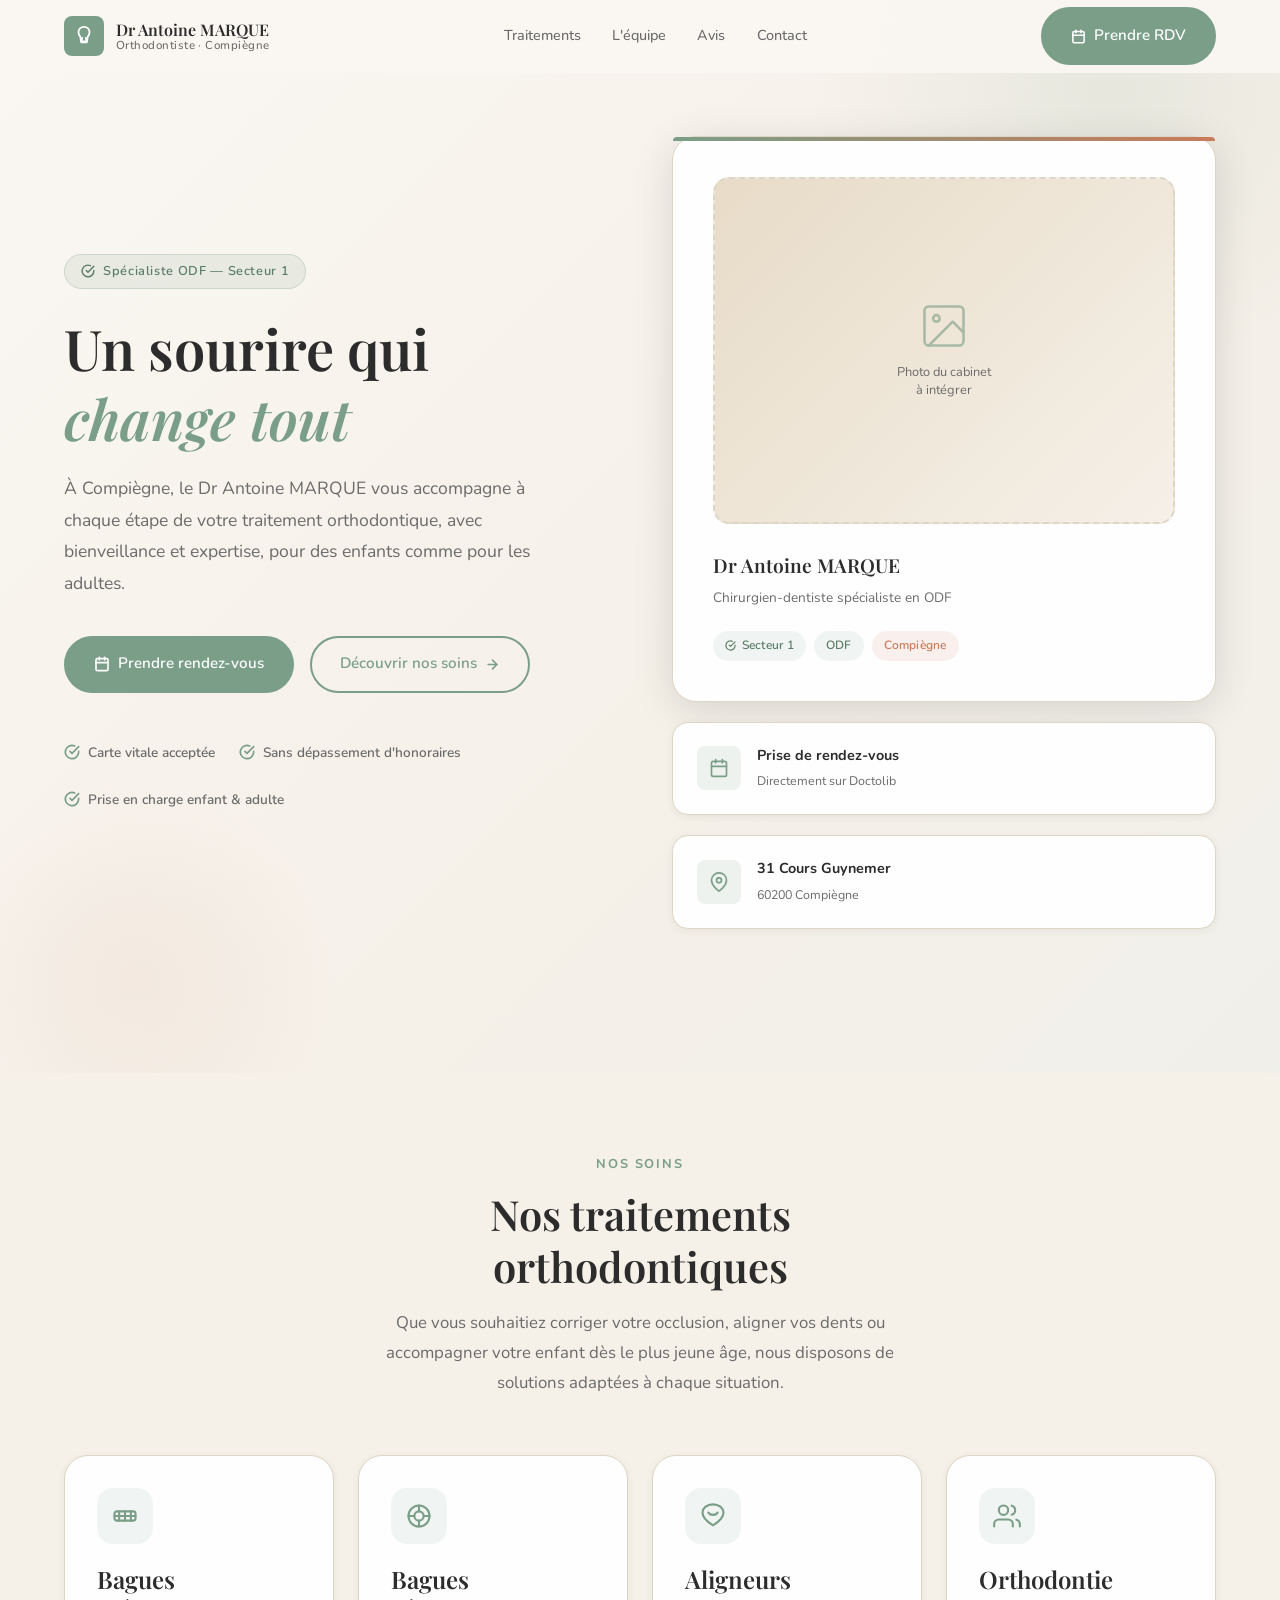
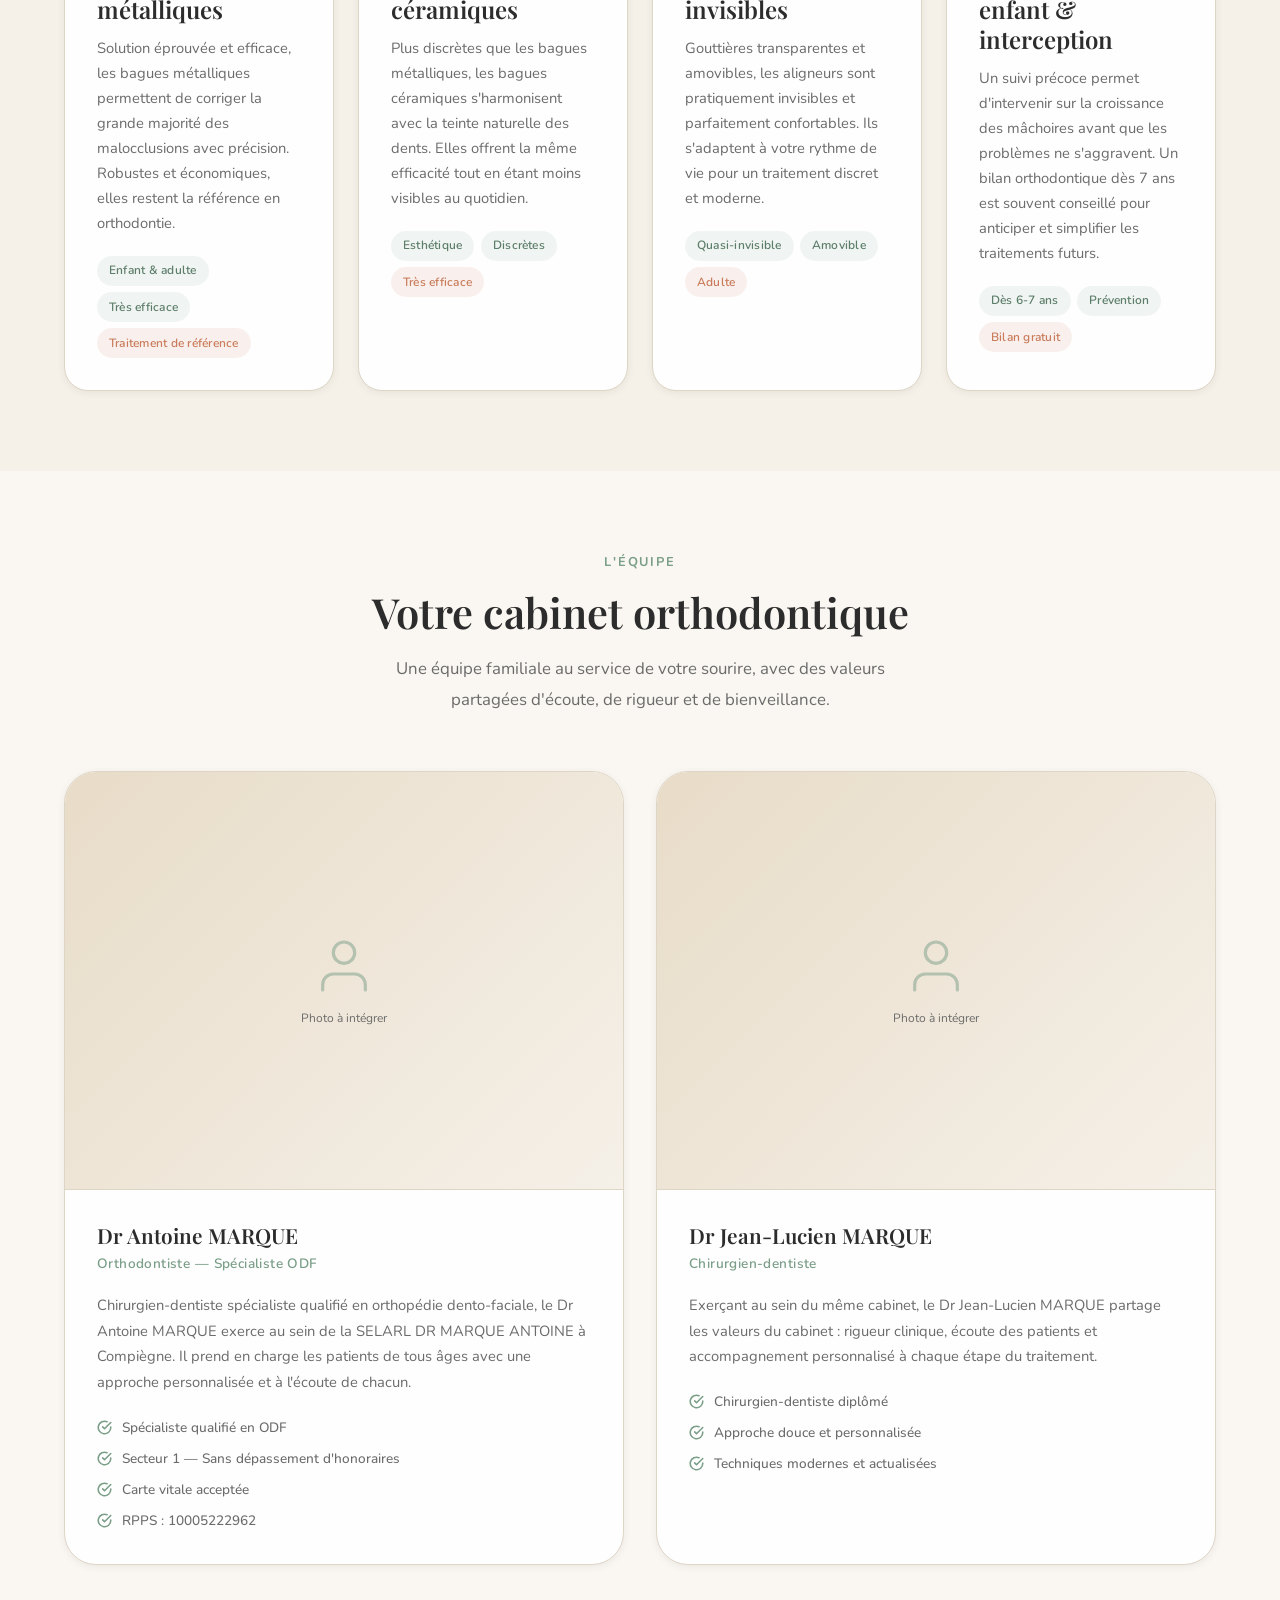
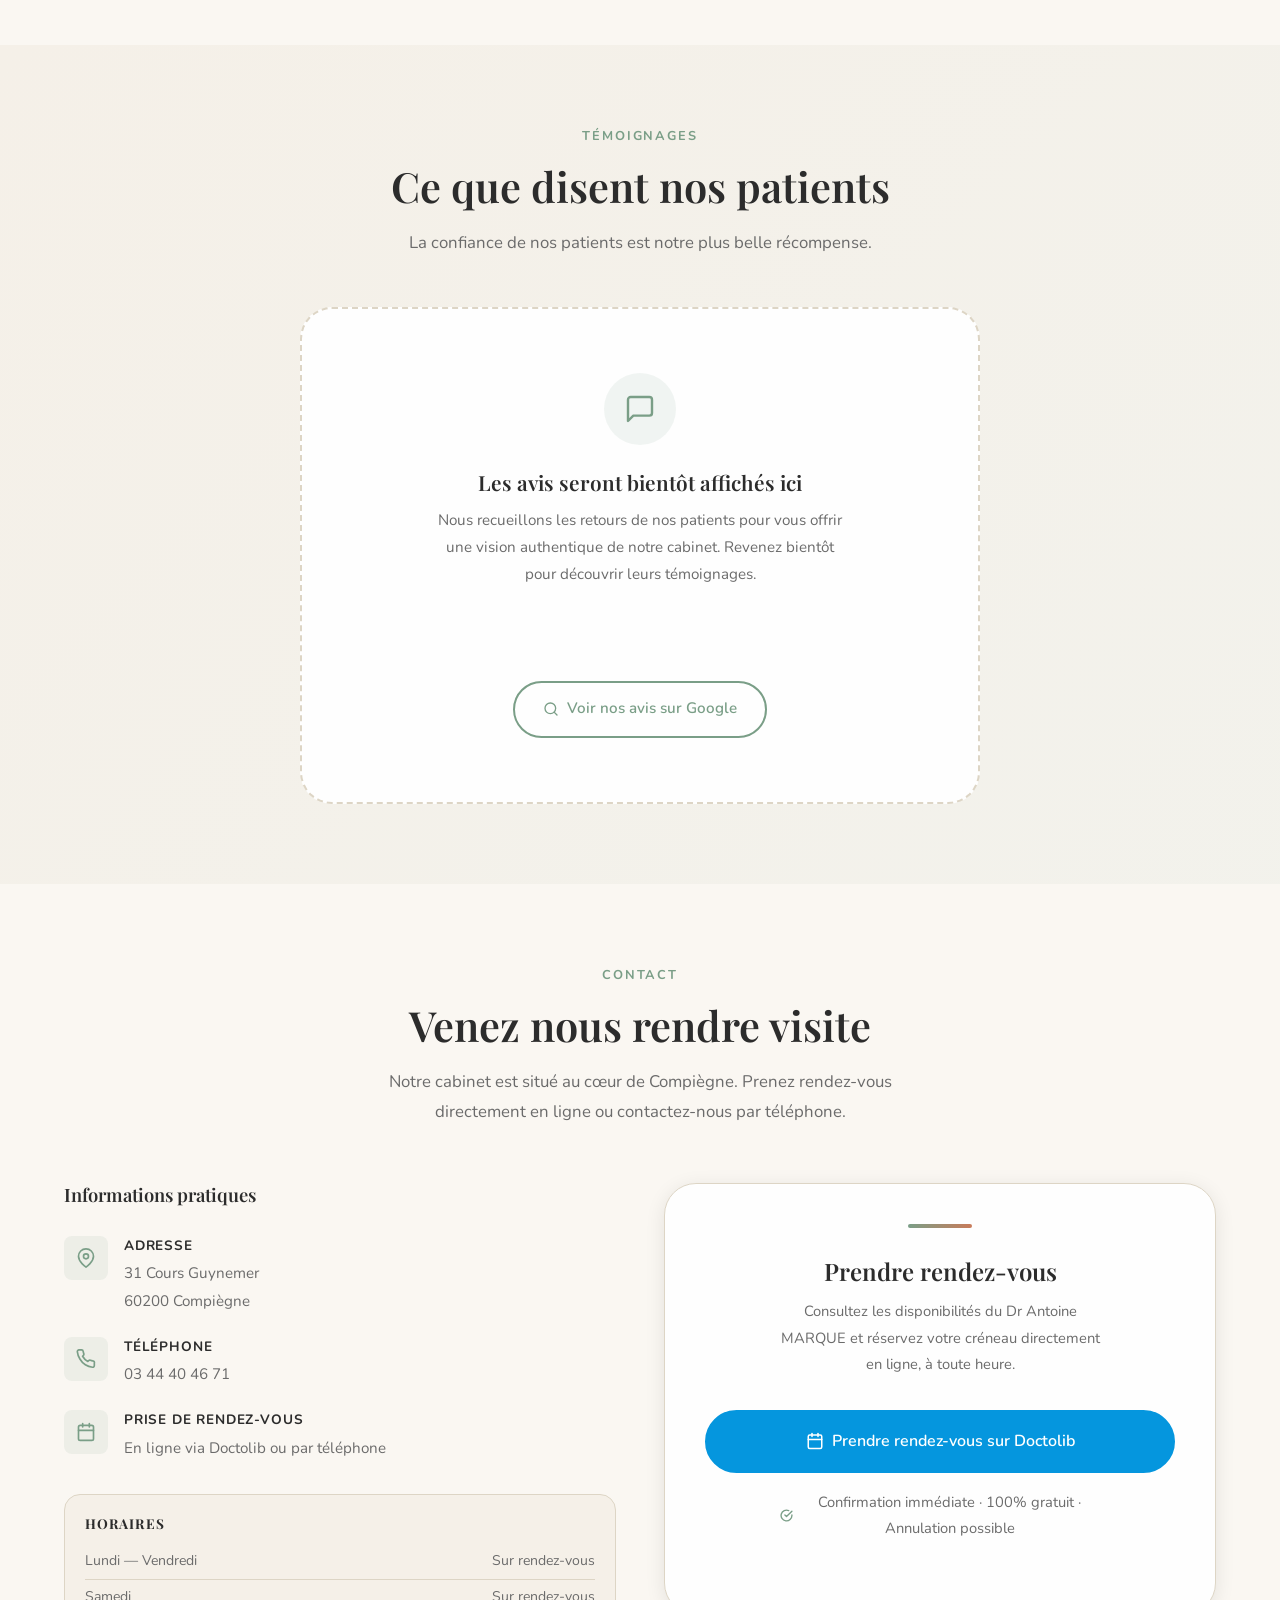
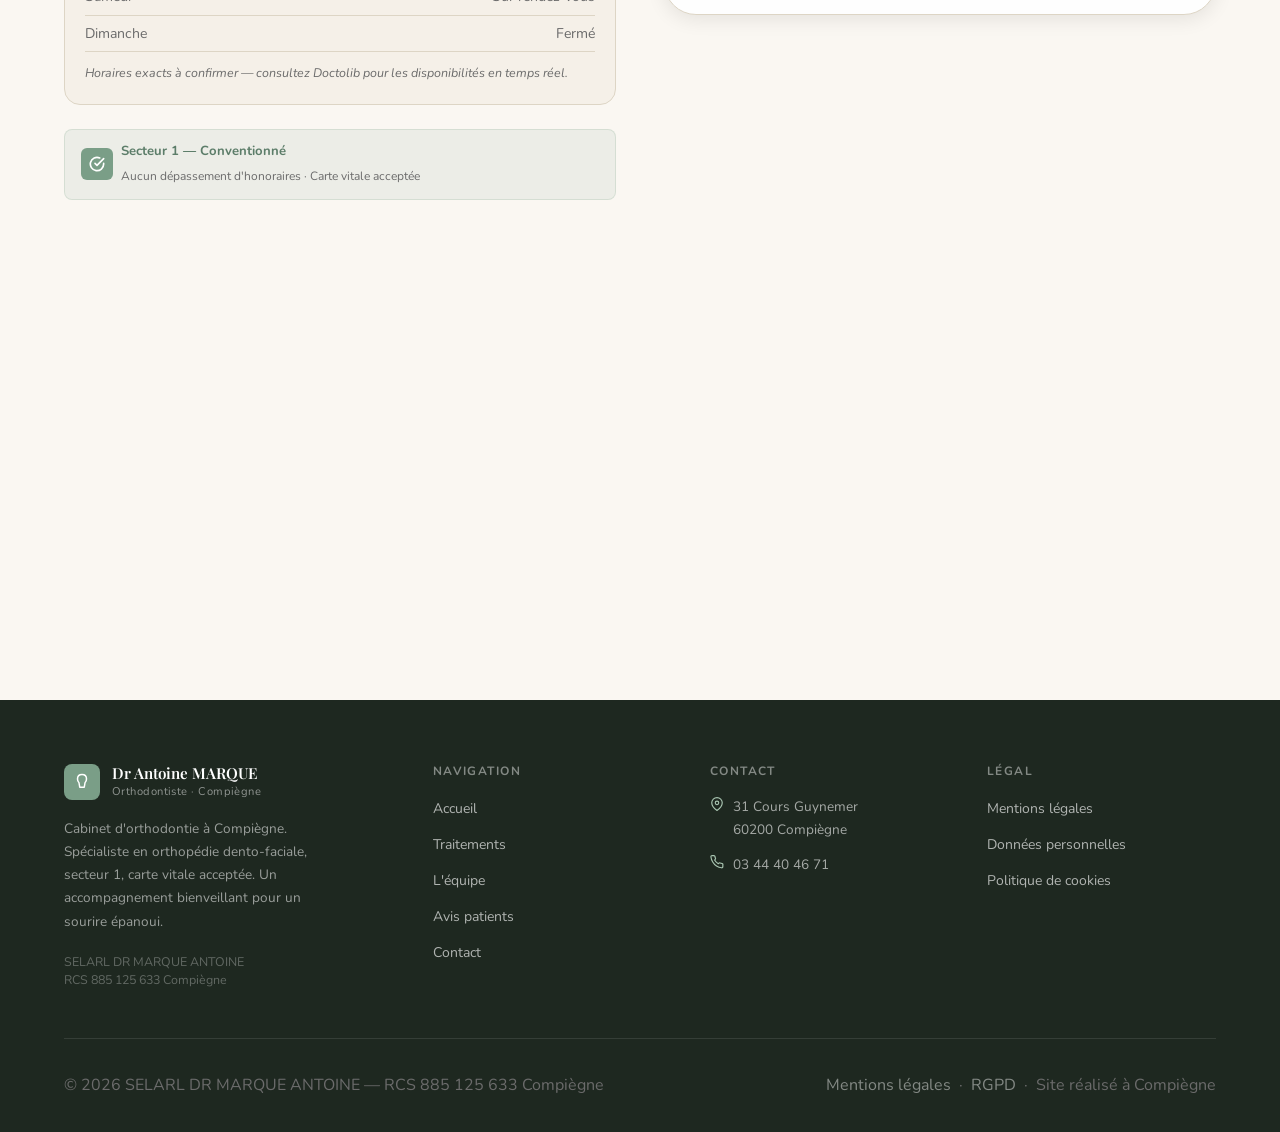
==== index.html @ 9d5536d0 "feat: site vitrine Cabinet Orthodontie Dr Antoine MARQUE - Compiègne" ====
<!DOCTYPE html>
<html lang="fr">
<head>
  <meta charset="UTF-8" />
  <meta name="viewport" content="width=device-width, initial-scale=1.0" />
  <meta name="theme-color" content="#7A9E87" />

  <!-- SEO -->
  <title>Dr Antoine MARQUE — Orthodontiste à Compiègne</title>
  <meta name="description" content="Cabinet d'orthodontie du Dr Antoine MARQUE à Compiègne. Spécialiste en orthopédie dento-faciale, secteur 1, carte vitale acceptée. Bagues, aligneurs invisibles, orthodontie enfant." />
  <meta name="keywords" content="orthodontiste Compiègne, bagues invisibles, aligneurs, orthodontie enfant, secteur 1, Dr Marque" />
  <meta name="robots" content="index, follow" />
  <link rel="canonical" href="https://dr-marque-orthodontiste.fr/" />

  <!-- Open Graph -->
  <meta property="og:type" content="website" />
  <meta property="og:title" content="Dr Antoine MARQUE — Orthodontiste à Compiègne" />
  <meta property="og:description" content="Cabinet d'orthodontie à Compiègne. Secteur 1, carte vitale acceptée. Prenez rendez-vous sur Doctolib." />
  <meta property="og:url" content="https://dr-marque-orthodontiste.fr/" />
  <meta property="og:locale" content="fr_FR" />

  <!-- Schema.org -->
  <script type="application/ld+json">
  {
    "@context": "https://schema.org",
    "@type": ["Dentist", "LocalBusiness"],
    "name": "Cabinet Orthodontie Dr Antoine MARQUE",
    "alternateName": "SELARL DR MARQUE ANTOINE",
    "description": "Cabinet d'orthodontie à Compiègne. Spécialiste en orthopédie dento-faciale.",
    "url": "https://dr-marque-orthodontiste.fr/",
    "telephone": "+33344404671",
    "address": {
      "@type": "PostalAddress",
      "streetAddress": "31 Cours Guynemer",
      "addressLocality": "Compiègne",
      "postalCode": "60200",
      "addressCountry": "FR"
    },
    "geo": {
      "@type": "GeoCoordinates",
      "latitude": 49.417887,
      "longitude": 2.8252111
    },
    "openingHoursSpecification": [
      {
        "@type": "OpeningHoursSpecification",
        "dayOfWeek": ["Monday","Tuesday","Wednesday","Thursday","Friday"],
        "opens": "09:00",
        "closes": "18:00"
      }
    ],
    "priceRange": "Secteur 1 — Sans dépassement d'honoraires",
    "medicalSpecialty": "Orthopédie dento-faciale",
    "sameAs": [
      "https://www.doctolib.fr/orthodontiste/compiegne/antoine-marque"
    ]
  }
  </script>

  <!-- Fonts -->
  <link rel="preconnect" href="https://fonts.googleapis.com" />
  <link rel="preconnect" href="https://fonts.gstatic.com" crossorigin />
  <link href="https://fonts.googleapis.com/css2?family=Playfair+Display:ital,wght@0,400;0,600;0,700;1,400&family=Nunito:wght@300;400;500;600;700&display=swap" rel="stylesheet" />

  <link rel="stylesheet" href="styles.css" />
</head>

<body>

  <!-- =========================================
       NAVIGATION
  ========================================= -->
  <header role="banner">
    <nav class="navbar" role="navigation" aria-label="Navigation principale">
      <div class="nav-inner">

        <!-- Logo -->
        <a href="#" class="nav-logo" aria-label="Dr Antoine MARQUE, Orthodontiste Compiègne — Accueil">
          <div class="nav-logo-icon" aria-hidden="true">
            <svg width="22" height="22" viewBox="0 0 24 24" fill="none" stroke="white" stroke-width="2" stroke-linecap="round" stroke-linejoin="round">
              <path d="M12 2C8.5 2 6 4.5 6 8c0 2 .7 3.8 2 5l1 6h6l1-6c1.3-1.2 2-3 2-5 0-3.5-2.5-6-6-6z"/>
              <path d="M10 14c0 0-.5 3-1 4h6c-.5-1-1-4-1-4"/>
            </svg>
          </div>
          <div class="nav-logo-text">
            <span class="nav-logo-name">Dr Antoine MARQUE</span>
            <span class="nav-logo-subtitle">Orthodontiste · Compiègne</span>
          </div>
        </a>

        <!-- Desktop links -->
        <ul class="nav-links" role="list">
          <li><a href="#traitements">Traitements</a></li>
          <li><a href="#equipe">L'équipe</a></li>
          <li><a href="#avis">Avis</a></li>
          <li><a href="#contact">Contact</a></li>
        </ul>

        <!-- CTA -->
        <div class="nav-cta">
          <a href="https://www.doctolib.fr/orthodontiste/compiegne/antoine-marque"
             class="btn btn-primary"
             target="_blank"
             rel="noopener noreferrer"
             aria-label="Prendre rendez-vous sur Doctolib (nouvel onglet)">
            <svg width="15" height="15" viewBox="0 0 24 24" fill="none" stroke="currentColor" stroke-width="2.5" stroke-linecap="round" stroke-linejoin="round" aria-hidden="true">
              <rect x="3" y="4" width="18" height="18" rx="2" ry="2"/>
              <line x1="16" y1="2" x2="16" y2="6"/>
              <line x1="8" y1="2" x2="8" y2="6"/>
              <line x1="3" y1="10" x2="21" y2="10"/>
            </svg>
            Prendre RDV
          </a>
        </div>

        <!-- Burger -->
        <button class="nav-burger" aria-label="Ouvrir le menu" aria-expanded="false" aria-controls="nav-mobile-menu">
          <span></span>
          <span></span>
          <span></span>
        </button>
      </div>
    </nav>

    <!-- Mobile menu -->
    <div class="nav-mobile" id="nav-mobile-menu" role="dialog" aria-label="Menu mobile">
      <a href="#traitements">Traitements</a>
      <a href="#equipe">L'équipe</a>
      <a href="#avis">Avis</a>
      <a href="#contact">Contact</a>
      <a href="https://www.doctolib.fr/orthodontiste/compiegne/antoine-marque"
         class="btn btn-primary"
         target="_blank"
         rel="noopener noreferrer">
        Prendre rendez-vous sur Doctolib
      </a>
    </div>
  </header>


  <main>

    <!-- =========================================
         HERO
    ========================================= -->
    <section class="hero" id="accueil" aria-labelledby="hero-title">
      <div class="hero-inner">

        <!-- Left content -->
        <div class="hero-content">
          <div class="hero-badge reveal">
            <svg width="14" height="14" viewBox="0 0 24 24" fill="none" stroke="currentColor" stroke-width="2.5" stroke-linecap="round" stroke-linejoin="round" aria-hidden="true">
              <path d="M22 11.08V12a10 10 0 1 1-5.93-9.14"/>
              <polyline points="22 4 12 14.01 9 11.01"/>
            </svg>
            Spécialiste ODF — Secteur 1
          </div>

          <h1 id="hero-title" class="hero-title reveal reveal-delay-1">
            Un sourire qui<br /><em>change tout</em>
          </h1>

          <p class="hero-desc reveal reveal-delay-2">
            À Compiègne, le Dr Antoine MARQUE vous accompagne à chaque étape de votre traitement orthodontique, avec bienveillance et expertise, pour des enfants comme pour les adultes.
          </p>

          <div class="hero-actions reveal reveal-delay-3">
            <a href="https://www.doctolib.fr/orthodontiste/compiegne/antoine-marque"
               class="btn btn-primary"
               target="_blank"
               rel="noopener noreferrer"
               aria-label="Prendre rendez-vous sur Doctolib">
              <svg width="16" height="16" viewBox="0 0 24 24" fill="none" stroke="currentColor" stroke-width="2.5" stroke-linecap="round" stroke-linejoin="round" aria-hidden="true">
                <rect x="3" y="4" width="18" height="18" rx="2" ry="2"/>
                <line x1="16" y1="2" x2="16" y2="6"/>
                <line x1="8" y1="2" x2="8" y2="6"/>
                <line x1="3" y1="10" x2="21" y2="10"/>
              </svg>
              Prendre rendez-vous
            </a>
            <a href="#traitements" class="btn btn-outline" aria-label="Découvrir nos traitements">
              Découvrir nos soins
              <svg width="15" height="15" viewBox="0 0 24 24" fill="none" stroke="currentColor" stroke-width="2.5" stroke-linecap="round" stroke-linejoin="round" aria-hidden="true">
                <line x1="5" y1="12" x2="19" y2="12"/>
                <polyline points="12 5 19 12 12 19"/>
              </svg>
            </a>
          </div>

          <div class="hero-trust reveal reveal-delay-4">
            <div class="hero-trust-item">
              <svg width="16" height="16" viewBox="0 0 24 24" fill="none" stroke="currentColor" stroke-width="2.5" stroke-linecap="round" stroke-linejoin="round" aria-hidden="true">
                <path d="M22 11.08V12a10 10 0 1 1-5.93-9.14"/>
                <polyline points="22 4 12 14.01 9 11.01"/>
              </svg>
              Carte vitale acceptée
            </div>
            <div class="hero-trust-item">
              <svg width="16" height="16" viewBox="0 0 24 24" fill="none" stroke="currentColor" stroke-width="2.5" stroke-linecap="round" stroke-linejoin="round" aria-hidden="true">
                <path d="M22 11.08V12a10 10 0 1 1-5.93-9.14"/>
                <polyline points="22 4 12 14.01 9 11.01"/>
              </svg>
              Sans dépassement d'honoraires
            </div>
            <div class="hero-trust-item">
              <svg width="16" height="16" viewBox="0 0 24 24" fill="none" stroke="currentColor" stroke-width="2.5" stroke-linecap="round" stroke-linejoin="round" aria-hidden="true">
                <path d="M22 11.08V12a10 10 0 1 1-5.93-9.14"/>
                <polyline points="22 4 12 14.01 9 11.01"/>
              </svg>
              Prise en charge enfant &amp; adulte
            </div>
          </div>
        </div>

        <!-- Right visual -->
        <div class="hero-visual" aria-hidden="true">
          <div class="hero-card-main reveal reveal-delay-1">
            <div class="hero-photo-placeholder" role="img" aria-label="Photo du cabinet — à venir">
              <svg width="52" height="52" viewBox="0 0 24 24" fill="none" stroke="currentColor" stroke-width="1.2" stroke-linecap="round" stroke-linejoin="round">
                <rect x="3" y="3" width="18" height="18" rx="2" ry="2"/>
                <circle cx="8.5" cy="8.5" r="1.5"/>
                <polyline points="21 15 16 10 5 21"/>
              </svg>
              <p>Photo du cabinet<br />à intégrer</p>
            </div>
            <p class="hero-card-name">Dr Antoine MARQUE</p>
            <p class="hero-card-title">Chirurgien-dentiste spécialiste en ODF</p>
            <div class="hero-card-tags">
              <span class="tag">
                <svg width="11" height="11" viewBox="0 0 24 24" fill="none" stroke="currentColor" stroke-width="2.5" stroke-linecap="round" stroke-linejoin="round" aria-hidden="true"><path d="M22 11.08V12a10 10 0 1 1-5.93-9.14"/><polyline points="22 4 12 14.01 9 11.01"/></svg>
                Secteur 1
              </span>
              <span class="tag">ODF</span>
              <span class="tag tag-terra">Compiègne</span>
            </div>
          </div>

          <div class="hero-card-small reveal reveal-delay-2">
            <div class="hero-card-small-icon">
              <svg width="20" height="20" viewBox="0 0 24 24" fill="none" stroke="currentColor" stroke-width="2" stroke-linecap="round" stroke-linejoin="round" aria-hidden="true">
                <rect x="3" y="4" width="18" height="18" rx="2" ry="2"/>
                <line x1="16" y1="2" x2="16" y2="6"/>
                <line x1="8" y1="2" x2="8" y2="6"/>
                <line x1="3" y1="10" x2="21" y2="10"/>
              </svg>
            </div>
            <div class="hero-card-small-text">
              <strong>Prise de rendez-vous</strong>
              <span>Directement sur Doctolib</span>
            </div>
          </div>

          <div class="hero-card-small reveal reveal-delay-3">
            <div class="hero-card-small-icon">
              <svg width="20" height="20" viewBox="0 0 24 24" fill="none" stroke="currentColor" stroke-width="2" stroke-linecap="round" stroke-linejoin="round" aria-hidden="true">
                <path d="M21 10c0 7-9 13-9 13s-9-6-9-13a9 9 0 0 1 18 0z"/>
                <circle cx="12" cy="10" r="3"/>
              </svg>
            </div>
            <div class="hero-card-small-text">
              <strong>31 Cours Guynemer</strong>
              <span>60200 Compiègne</span>
            </div>
          </div>
        </div>

      </div>
    </section>


    <!-- =========================================
         TRAITEMENTS
    ========================================= -->
    <section class="treatments" id="traitements" aria-labelledby="traitements-title">
      <div class="container">
        <div class="treatments-header">
          <p class="section-label">Nos soins</p>
          <h2 id="traitements-title" class="section-title reveal">Nos traitements orthodontiques</h2>
          <p class="section-subtitle reveal reveal-delay-1">
            Que vous souhaitiez corriger votre occlusion, aligner vos dents ou accompagner votre enfant dès le plus jeune âge, nous disposons de solutions adaptées à chaque situation.
          </p>
        </div>

        <div class="treatments-grid">

          <!-- Bagues métalliques -->
          <article class="treatment-card reveal" aria-label="Bagues métalliques">
            <div class="treatment-icon" aria-hidden="true">
              <svg width="28" height="28" viewBox="0 0 24 24" fill="none" stroke="currentColor" stroke-width="1.8" stroke-linecap="round" stroke-linejoin="round">
                <rect x="3" y="8" width="18" height="8" rx="2"/>
                <line x1="7" y1="8" x2="7" y2="16"/>
                <line x1="12" y1="8" x2="12" y2="16"/>
                <line x1="17" y1="8" x2="17" y2="16"/>
                <line x1="3" y1="12" x2="21" y2="12"/>
              </svg>
            </div>
            <h3>Bagues métalliques</h3>
            <p>
              Solution éprouvée et efficace, les bagues métalliques permettent de corriger la grande majorité des malocclusions avec précision. Robustes et économiques, elles restent la référence en orthodontie.
            </p>
            <div class="treatment-tags">
              <span class="tag">Enfant &amp; adulte</span>
              <span class="tag">Très efficace</span>
              <span class="tag tag-terra">Traitement de référence</span>
            </div>
          </article>

          <!-- Bagues céramiques -->
          <article class="treatment-card reveal reveal-delay-1" aria-label="Bagues céramiques">
            <div class="treatment-icon" aria-hidden="true">
              <svg width="28" height="28" viewBox="0 0 24 24" fill="none" stroke="currentColor" stroke-width="1.8" stroke-linecap="round" stroke-linejoin="round">
                <circle cx="12" cy="12" r="9"/>
                <circle cx="12" cy="12" r="4"/>
                <line x1="12" y1="3" x2="12" y2="8"/>
                <line x1="12" y1="16" x2="12" y2="21"/>
                <line x1="3" y1="12" x2="8" y2="12"/>
                <line x1="16" y1="12" x2="21" y2="12"/>
              </svg>
            </div>
            <h3>Bagues céramiques</h3>
            <p>
              Plus discrètes que les bagues métalliques, les bagues céramiques s'harmonisent avec la teinte naturelle des dents. Elles offrent la même efficacité tout en étant moins visibles au quotidien.
            </p>
            <div class="treatment-tags">
              <span class="tag">Esthétique</span>
              <span class="tag">Discrètes</span>
              <span class="tag tag-terra">Très efficace</span>
            </div>
          </article>

          <!-- Aligneurs invisibles -->
          <article class="treatment-card reveal reveal-delay-2" aria-label="Aligneurs invisibles">
            <div class="treatment-icon" aria-hidden="true">
              <svg width="28" height="28" viewBox="0 0 24 24" fill="none" stroke="currentColor" stroke-width="1.8" stroke-linecap="round" stroke-linejoin="round">
                <path d="M12 2C6.5 2 3 5.5 3 9c0 5 4 8 9 11 5-3 9-6 9-11 0-3.5-3.5-7-9-7z"/>
                <path d="M8 9c0 0 1 2 4 2s4-2 4-2"/>
              </svg>
            </div>
            <h3>Aligneurs invisibles</h3>
            <p>
              Gouttières transparentes et amovibles, les aligneurs sont pratiquement invisibles et parfaitement confortables. Ils s'adaptent à votre rythme de vie pour un traitement discret et moderne.
            </p>
            <div class="treatment-tags">
              <span class="tag">Quasi-invisible</span>
              <span class="tag">Amovible</span>
              <span class="tag tag-terra">Adulte</span>
            </div>
          </article>

          <!-- Orthodontie enfant -->
          <article class="treatment-card reveal reveal-delay-3" aria-label="Orthodontie enfant et interception">
            <div class="treatment-icon" aria-hidden="true">
              <svg width="28" height="28" viewBox="0 0 24 24" fill="none" stroke="currentColor" stroke-width="1.8" stroke-linecap="round" stroke-linejoin="round">
                <path d="M17 21v-2a4 4 0 0 0-4-4H5a4 4 0 0 0-4 4v2"/>
                <circle cx="9" cy="7" r="4"/>
                <path d="M23 21v-2a4 4 0 0 0-3-3.87"/>
                <path d="M16 3.13a4 4 0 0 1 0 7.75"/>
              </svg>
            </div>
            <h3>Orthodontie enfant &amp; interception</h3>
            <p>
              Un suivi précoce permet d'intervenir sur la croissance des mâchoires avant que les problèmes ne s'aggravent. Un bilan orthodontique dès 7 ans est souvent conseillé pour anticiper et simplifier les traitements futurs.
            </p>
            <div class="treatment-tags">
              <span class="tag">Dès 6-7 ans</span>
              <span class="tag">Prévention</span>
              <span class="tag tag-terra">Bilan gratuit</span>
            </div>
          </article>

        </div>
      </div>
    </section>


    <!-- =========================================
         ÉQUIPE
    ========================================= -->
    <section class="team" id="equipe" aria-labelledby="equipe-title">
      <div class="container">
        <div class="team-header">
          <p class="section-label">L'équipe</p>
          <h2 id="equipe-title" class="section-title reveal">Votre cabinet orthodontique</h2>
          <p class="section-subtitle reveal reveal-delay-1" style="margin: 0 auto 0;">
            Une équipe familiale au service de votre sourire, avec des valeurs partagées d'écoute, de rigueur et de bienveillance.
          </p>
        </div>

        <div class="team-grid">

          <!-- Dr Antoine MARQUE -->
          <article class="team-card reveal" aria-label="Profil Dr Antoine MARQUE">
            <div class="team-photo" role="img" aria-label="Portrait Dr Antoine MARQUE — à venir">
              <svg width="64" height="64" viewBox="0 0 24 24" fill="none" stroke="currentColor" stroke-width="1.2" stroke-linecap="round" stroke-linejoin="round">
                <path d="M20 21v-2a4 4 0 0 0-4-4H8a4 4 0 0 0-4 4v2"/>
                <circle cx="12" cy="7" r="4"/>
              </svg>
              <p class="team-photo-label">Photo à intégrer</p>
            </div>
            <div class="team-info">
              <h3 class="team-name">Dr Antoine MARQUE</h3>
              <p class="team-role">Orthodontiste — Spécialiste ODF</p>
              <p class="team-desc">
                Chirurgien-dentiste spécialiste qualifié en orthopédie dento-faciale, le Dr Antoine MARQUE exerce au sein de la SELARL DR MARQUE ANTOINE à Compiègne. Il prend en charge les patients de tous âges avec une approche personnalisée et à l'écoute de chacun.
              </p>
              <div class="team-credentials">
                <div class="credential-item">
                  <svg width="15" height="15" viewBox="0 0 24 24" fill="none" stroke="currentColor" stroke-width="2.5" stroke-linecap="round" stroke-linejoin="round" aria-hidden="true"><path d="M22 11.08V12a10 10 0 1 1-5.93-9.14"/><polyline points="22 4 12 14.01 9 11.01"/></svg>
                  Spécialiste qualifié en ODF
                </div>
                <div class="credential-item">
                  <svg width="15" height="15" viewBox="0 0 24 24" fill="none" stroke="currentColor" stroke-width="2.5" stroke-linecap="round" stroke-linejoin="round" aria-hidden="true"><path d="M22 11.08V12a10 10 0 1 1-5.93-9.14"/><polyline points="22 4 12 14.01 9 11.01"/></svg>
                  Secteur 1 — Sans dépassement d'honoraires
                </div>
                <div class="credential-item">
                  <svg width="15" height="15" viewBox="0 0 24 24" fill="none" stroke="currentColor" stroke-width="2.5" stroke-linecap="round" stroke-linejoin="round" aria-hidden="true"><path d="M22 11.08V12a10 10 0 1 1-5.93-9.14"/><polyline points="22 4 12 14.01 9 11.01"/></svg>
                  Carte vitale acceptée
                </div>
                <div class="credential-item">
                  <svg width="15" height="15" viewBox="0 0 24 24" fill="none" stroke="currentColor" stroke-width="2.5" stroke-linecap="round" stroke-linejoin="round" aria-hidden="true"><path d="M22 11.08V12a10 10 0 1 1-5.93-9.14"/><polyline points="22 4 12 14.01 9 11.01"/></svg>
                  RPPS : 10005222962
                </div>
              </div>
            </div>
          </article>

          <!-- Dr Jean-Lucien MARQUE -->
          <article class="team-card reveal reveal-delay-1" aria-label="Profil Dr Jean-Lucien MARQUE">
            <div class="team-photo" role="img" aria-label="Portrait Dr Jean-Lucien MARQUE — à venir">
              <svg width="64" height="64" viewBox="0 0 24 24" fill="none" stroke="currentColor" stroke-width="1.2" stroke-linecap="round" stroke-linejoin="round">
                <path d="M20 21v-2a4 4 0 0 0-4-4H8a4 4 0 0 0-4 4v2"/>
                <circle cx="12" cy="7" r="4"/>
              </svg>
              <p class="team-photo-label">Photo à intégrer</p>
            </div>
            <div class="team-info">
              <h3 class="team-name">Dr Jean-Lucien MARQUE</h3>
              <p class="team-role">Chirurgien-dentiste</p>
              <p class="team-desc">
                Exerçant au sein du même cabinet, le Dr Jean-Lucien MARQUE partage les valeurs du cabinet : rigueur clinique, écoute des patients et accompagnement personnalisé à chaque étape du traitement.
              </p>
              <div class="team-credentials">
                <div class="credential-item">
                  <svg width="15" height="15" viewBox="0 0 24 24" fill="none" stroke="currentColor" stroke-width="2.5" stroke-linecap="round" stroke-linejoin="round" aria-hidden="true"><path d="M22 11.08V12a10 10 0 1 1-5.93-9.14"/><polyline points="22 4 12 14.01 9 11.01"/></svg>
                  Chirurgien-dentiste diplômé
                </div>
                <div class="credential-item">
                  <svg width="15" height="15" viewBox="0 0 24 24" fill="none" stroke="currentColor" stroke-width="2.5" stroke-linecap="round" stroke-linejoin="round" aria-hidden="true"><path d="M22 11.08V12a10 10 0 1 1-5.93-9.14"/><polyline points="22 4 12 14.01 9 11.01"/></svg>
                  Approche douce et personnalisée
                </div>
                <div class="credential-item">
                  <svg width="15" height="15" viewBox="0 0 24 24" fill="none" stroke="currentColor" stroke-width="2.5" stroke-linecap="round" stroke-linejoin="round" aria-hidden="true"><path d="M22 11.08V12a10 10 0 1 1-5.93-9.14"/><polyline points="22 4 12 14.01 9 11.01"/></svg>
                  Techniques modernes et actualisées
                </div>
              </div>
            </div>
          </article>

        </div>
      </div>
    </section>


    <!-- =========================================
         TÉMOIGNAGES
    ========================================= -->
    <section class="testimonials" id="avis" aria-labelledby="avis-title">
      <div class="container">
        <div class="testimonials-header">
          <p class="section-label">Témoignages</p>
          <h2 id="avis-title" class="section-title reveal">Ce que disent nos patients</h2>
          <p class="section-subtitle reveal reveal-delay-1" style="margin: 0 auto 0;">
            La confiance de nos patients est notre plus belle récompense.
          </p>
        </div>

        <!-- Placeholder — à remplacer par widget Elfsight -->
        <div class="testimonials-placeholder reveal reveal-delay-2">
          <div class="testimonials-placeholder-icon" aria-hidden="true">
            <svg width="32" height="32" viewBox="0 0 24 24" fill="none" stroke="currentColor" stroke-width="1.8" stroke-linecap="round" stroke-linejoin="round">
              <path d="M21 15a2 2 0 0 1-2 2H7l-4 4V5a2 2 0 0 1 2-2h14a2 2 0 0 1 2 2z"/>
            </svg>
          </div>
          <h3>Les avis seront bientôt affichés ici</h3>
          <p>
            Nous recueillons les retours de nos patients pour vous offrir une vision authentique de notre cabinet. Revenez bientôt pour découvrir leurs témoignages.
          </p>

          <!-- Zone pour intégration future widget Elfsight -->
          <div id="elfsight-widget-container" aria-label="Widget avis Google — à intégrer"></div>

          <a href="https://www.google.com/maps/search/Dr+Antoine+Marque+orthodontiste+Compiegne"
             class="btn btn-outline"
             target="_blank"
             rel="noopener noreferrer"
             aria-label="Voir nos avis sur Google (nouvel onglet)">
            <svg width="16" height="16" viewBox="0 0 24 24" fill="none" stroke="currentColor" stroke-width="2" stroke-linecap="round" stroke-linejoin="round" aria-hidden="true">
              <circle cx="11" cy="11" r="8"/>
              <line x1="21" y1="21" x2="16.65" y2="16.65"/>
            </svg>
            Voir nos avis sur Google
          </a>
        </div>

      </div>
    </section>


    <!-- =========================================
         CONTACT & RDV
    ========================================= -->
    <section class="contact" id="contact" aria-labelledby="contact-title">
      <div class="container">
        <div class="contact-header">
          <p class="section-label">Contact</p>
          <h2 id="contact-title" class="section-title reveal">Venez nous rendre visite</h2>
          <p class="section-subtitle reveal reveal-delay-1" style="margin: 0 auto 0;">
            Notre cabinet est situé au cœur de Compiègne. Prenez rendez-vous directement en ligne ou contactez-nous par téléphone.
          </p>
        </div>

        <div class="contact-grid">

          <!-- Infos pratiques -->
          <div class="contact-info reveal">
            <h3>Informations pratiques</h3>

            <div class="contact-items">

              <div class="contact-item">
                <div class="contact-item-icon" aria-hidden="true">
                  <svg width="20" height="20" viewBox="0 0 24 24" fill="none" stroke="currentColor" stroke-width="2" stroke-linecap="round" stroke-linejoin="round">
                    <path d="M21 10c0 7-9 13-9 13s-9-6-9-13a9 9 0 0 1 18 0z"/>
                    <circle cx="12" cy="10" r="3"/>
                  </svg>
                </div>
                <div class="contact-item-text">
                  <strong>Adresse</strong>
                  <span>31 Cours Guynemer<br />60200 Compiègne</span>
                </div>
              </div>

              <div class="contact-item">
                <div class="contact-item-icon" aria-hidden="true">
                  <svg width="20" height="20" viewBox="0 0 24 24" fill="none" stroke="currentColor" stroke-width="2" stroke-linecap="round" stroke-linejoin="round">
                    <path d="M22 16.92v3a2 2 0 0 1-2.18 2 19.79 19.79 0 0 1-8.63-3.07A19.5 19.5 0 0 1 4.69 12 19.79 19.79 0 0 1 1.64 3.35 2 2 0 0 1 3.62 1h3a2 2 0 0 1 2 1.72c.127.96.361 1.903.7 2.81a2 2 0 0 1-.45 2.11L7.91 8.69a16 16 0 0 0 6.29 6.29l.98-.95a2 2 0 0 1 2.11-.45c.907.339 1.85.573 2.81.7A2 2 0 0 1 22 16.92z"/>
                  </svg>
                </div>
                <div class="contact-item-text">
                  <strong>Téléphone</strong>
                  <a href="tel:+33344404671">03 44 40 46 71</a>
                </div>
              </div>

              <div class="contact-item">
                <div class="contact-item-icon" aria-hidden="true">
                  <svg width="20" height="20" viewBox="0 0 24 24" fill="none" stroke="currentColor" stroke-width="2" stroke-linecap="round" stroke-linejoin="round">
                    <rect x="3" y="4" width="18" height="18" rx="2" ry="2"/>
                    <line x1="16" y1="2" x2="16" y2="6"/>
                    <line x1="8" y1="2" x2="8" y2="6"/>
                    <line x1="3" y1="10" x2="21" y2="10"/>
                  </svg>
                </div>
                <div class="contact-item-text">
                  <strong>Prise de rendez-vous</strong>
                  <span>En ligne via Doctolib ou par téléphone</span>
                </div>
              </div>

            </div>

            <!-- Horaires placeholder -->
            <div class="contact-hours" aria-label="Horaires d'ouverture">
              <h4>Horaires</h4>
              <div class="hours-row">
                <span>Lundi — Vendredi</span>
                <span>Sur rendez-vous</span>
              </div>
              <div class="hours-row">
                <span>Samedi</span>
                <span>Sur rendez-vous</span>
              </div>
              <div class="hours-row">
                <span>Dimanche</span>
                <span>Fermé</span>
              </div>
              <p class="hours-note">Horaires exacts à confirmer — consultez Doctolib pour les disponibilités en temps réel.</p>
            </div>

            <!-- Secteur 1 badge -->
            <div class="sector-badge" role="note" aria-label="Cabinet secteur 1, sans dépassement d'honoraires">
              <div class="sector-badge-icon" aria-hidden="true">
                <svg width="16" height="16" viewBox="0 0 24 24" fill="none" stroke="white" stroke-width="2.5" stroke-linecap="round" stroke-linejoin="round">
                  <path d="M22 11.08V12a10 10 0 1 1-5.93-9.14"/>
                  <polyline points="22 4 12 14.01 9 11.01"/>
                </svg>
              </div>
              <div class="sector-badge-text">
                <strong>Secteur 1 — Conventionné</strong>
                <span>Aucun dépassement d'honoraires · Carte vitale acceptée</span>
              </div>
            </div>
          </div>

          <!-- Bloc RDV Doctolib -->
          <div class="contact-rdv reveal reveal-delay-1">
            <div class="contact-rdv-card">
              <h3>Prendre rendez-vous</h3>
              <p>
                Consultez les disponibilités du Dr Antoine MARQUE et réservez votre créneau directement en ligne, à toute heure.
              </p>
              <a href="https://www.doctolib.fr/orthodontiste/compiegne/antoine-marque"
                 class="btn btn-doctolib"
                 target="_blank"
                 rel="noopener noreferrer"
                 aria-label="Prendre rendez-vous sur Doctolib (nouvel onglet)">
                <svg width="18" height="18" viewBox="0 0 24 24" fill="none" stroke="currentColor" stroke-width="2" stroke-linecap="round" stroke-linejoin="round" aria-hidden="true">
                  <rect x="3" y="4" width="18" height="18" rx="2" ry="2"/>
                  <line x1="16" y1="2" x2="16" y2="6"/>
                  <line x1="8" y1="2" x2="8" y2="6"/>
                  <line x1="3" y1="10" x2="21" y2="10"/>
                </svg>
                Prendre rendez-vous sur Doctolib
              </a>
              <p class="contact-rdv-note">
                <svg width="13" height="13" viewBox="0 0 24 24" fill="none" stroke="currentColor" stroke-width="2.5" stroke-linecap="round" stroke-linejoin="round" aria-hidden="true">
                  <path d="M22 11.08V12a10 10 0 1 1-5.93-9.14"/>
                  <polyline points="22 4 12 14.01 9 11.01"/>
                </svg>
                Confirmation immédiate · 100% gratuit · Annulation possible
              </p>
            </div>
          </div>

        </div>
      </div>
    </section>


    <!-- =========================================
         GOOGLE MAPS
    ========================================= -->
    <div class="map-section" role="region" aria-label="Carte d'accès au cabinet">
      <iframe
        title="Localisation du cabinet du Dr Antoine MARQUE à Compiègne"
        src="https://maps.google.com/maps?q=49.417887,2.8252111&z=16&output=embed"
        loading="lazy"
        allowfullscreen
        referrerpolicy="no-referrer-when-downgrade"
        aria-label="Carte Google Maps — Cabinet Orthodontie Dr Marque, Compiègne">
      </iframe>
    </div>

  </main>


  <!-- =========================================
       FOOTER
  ========================================= -->
  <footer role="contentinfo">
    <div class="container">

      <div class="footer-top">

        <!-- Brand -->
        <div class="footer-brand">
          <div class="footer-logo">
            <div class="footer-logo-icon" aria-hidden="true">
              <svg width="18" height="18" viewBox="0 0 24 24" fill="none" stroke="white" stroke-width="2" stroke-linecap="round" stroke-linejoin="round">
                <path d="M12 2C8.5 2 6 4.5 6 8c0 2 .7 3.8 2 5l1 6h6l1-6c1.3-1.2 2-3 2-5 0-3.5-2.5-6-6-6z"/>
              </svg>
            </div>
            <div>
              <div class="footer-logo-name">Dr Antoine MARQUE</div>
              <div class="footer-logo-sub">Orthodontiste · Compiègne</div>
            </div>
          </div>
          <p class="footer-desc">
            Cabinet d'orthodontie à Compiègne. Spécialiste en orthopédie dento-faciale, secteur 1, carte vitale acceptée. Un accompagnement bienveillant pour un sourire épanoui.
          </p>
          <p style="font-size: 0.78rem; color: rgba(255,255,255,0.3); line-height: 1.5;">
            SELARL DR MARQUE ANTOINE<br />
            RCS 885 125 633 Compiègne
          </p>
        </div>

        <!-- Navigation -->
        <div class="footer-col">
          <h4>Navigation</h4>
          <ul>
            <li><a href="#accueil">Accueil</a></li>
            <li><a href="#traitements">Traitements</a></li>
            <li><a href="#equipe">L'équipe</a></li>
            <li><a href="#avis">Avis patients</a></li>
            <li><a href="#contact">Contact</a></li>
          </ul>
        </div>

        <!-- Contact -->
        <div class="footer-col">
          <h4>Contact</h4>
          <div class="footer-contact-item">
            <svg width="14" height="14" viewBox="0 0 24 24" fill="none" stroke="currentColor" stroke-width="2" stroke-linecap="round" stroke-linejoin="round" aria-hidden="true">
              <path d="M21 10c0 7-9 13-9 13s-9-6-9-13a9 9 0 0 1 18 0z"/>
              <circle cx="12" cy="10" r="3"/>
            </svg>
            31 Cours Guynemer<br />60200 Compiègne
          </div>
          <div class="footer-contact-item">
            <svg width="14" height="14" viewBox="0 0 24 24" fill="none" stroke="currentColor" stroke-width="2" stroke-linecap="round" stroke-linejoin="round" aria-hidden="true">
              <path d="M22 16.92v3a2 2 0 0 1-2.18 2 19.79 19.79 0 0 1-8.63-3.07A19.5 19.5 0 0 1 4.69 12 19.79 19.79 0 0 1 1.64 3.35 2 2 0 0 1 3.62 1h3a2 2 0 0 1 2 1.72c.127.96.361 1.903.7 2.81a2 2 0 0 1-.45 2.11L7.91 8.69a16 16 0 0 0 6.29 6.29l.98-.95a2 2 0 0 1 2.11-.45c.907.339 1.85.573 2.81.7A2 2 0 0 1 22 16.92z"/>
            </svg>
            <a href="tel:+33344404671">03 44 40 46 71</a>
          </div>
        </div>

        <!-- Légal -->
        <div class="footer-col">
          <h4>Légal</h4>
          <ul>
            <li><a href="mentions-legales.html">Mentions légales</a></li>
            <li><a href="mentions-legales.html#rgpd">Données personnelles</a></li>
            <li><a href="mentions-legales.html#cookies">Politique de cookies</a></li>
          </ul>
        </div>

      </div>

      <div class="footer-bottom">
        <p>
          &copy; 2026 SELARL DR MARQUE ANTOINE — RCS 885 125 633 Compiègne
        </p>
        <p>
          <a href="mentions-legales.html">Mentions légales</a>
          &nbsp;·&nbsp;
          <a href="mentions-legales.html#rgpd">RGPD</a>
          &nbsp;·&nbsp;
          Site réalisé à Compiègne
        </p>
      </div>

    </div>
  </footer>

  <script src="script.js" defer></script>
</body>
</html>
---- styles.css ----
/* ============================================
   Dr Antoine MARQUE — Orthodontiste Compiègne
   styles.css
   ============================================ */

/* ---- Google Fonts ---- */
@import url('https://fonts.googleapis.com/css2?family=Playfair+Display:ital,wght@0,400;0,600;0,700;1,400&family=Nunito:wght@300;400;500;600;700&display=swap');

/* ---- CSS Variables ---- */
:root {
  --color-bg:         #FAF7F2;
  --color-cream:      #F5F0E8;
  --color-sand:       #E8DCC8;
  --color-sage:       #7A9E87;
  --color-sage-dark:  #5C7D69;
  --color-sage-light: #A8C4B0;
  --color-terracotta: #C97B5A;
  --color-terra-light:#E8A882;
  --color-white:      #FEFEFE;
  --color-text:       #2C2C2C;
  --color-text-light: #6B6B6B;
  --color-border:     #DDD5C5;

  --font-title: 'Playfair Display', Georgia, serif;
  --font-body:  'Nunito', 'Helvetica Neue', sans-serif;

  --radius-sm:  8px;
  --radius-md:  16px;
  --radius-lg:  24px;
  --radius-xl:  32px;

  --shadow-sm:  0 2px 8px rgba(0,0,0,0.06);
  --shadow-md:  0 4px 20px rgba(0,0,0,0.09);
  --shadow-lg:  0 8px 40px rgba(0,0,0,0.12);

  --transition: 0.3s ease;
  --max-width:  1200px;
}

/* ---- Reset & Base ---- */
*, *::before, *::after {
  box-sizing: border-box;
  margin: 0;
  padding: 0;
}

html {
  scroll-behavior: smooth;
  font-size: 16px;
}

body {
  font-family: var(--font-body);
  background-color: var(--color-bg);
  color: var(--color-text);
  line-height: 1.7;
  -webkit-font-smoothing: antialiased;
}

img {
  max-width: 100%;
  display: block;
}

a {
  color: inherit;
  text-decoration: none;
}

ul {
  list-style: none;
}

button {
  cursor: pointer;
  border: none;
  background: none;
  font-family: var(--font-body);
}

/* ---- Typography ---- */
h1, h2, h3, h4 {
  font-family: var(--font-title);
  line-height: 1.25;
  font-weight: 600;
}

h1 { font-size: clamp(2.2rem, 5vw, 3.5rem); }
h2 { font-size: clamp(1.8rem, 3.5vw, 2.6rem); }
h3 { font-size: clamp(1.2rem, 2vw, 1.5rem); }

p {
  font-size: 1rem;
  color: var(--color-text-light);
  line-height: 1.8;
}

/* ---- Layout helpers ---- */
.container {
  max-width: var(--max-width);
  margin: 0 auto;
  padding: 0 1.5rem;
}

section {
  padding: 5rem 0;
}

.section-label {
  font-family: var(--font-body);
  font-size: 0.8rem;
  font-weight: 700;
  letter-spacing: 0.15em;
  text-transform: uppercase;
  color: var(--color-sage);
  margin-bottom: 0.75rem;
}

.section-title {
  margin-bottom: 1rem;
  color: var(--color-text);
}

.section-subtitle {
  font-size: 1.05rem;
  max-width: 560px;
  color: var(--color-text-light);
  margin-bottom: 3rem;
}

/* ---- Reveal animation ---- */
.reveal {
  opacity: 0;
  transform: translateY(28px);
  transition: opacity 0.65s ease, transform 0.65s ease;
}

.reveal.visible {
  opacity: 1;
  transform: translateY(0);
}

.reveal-delay-1 { transition-delay: 0.1s; }
.reveal-delay-2 { transition-delay: 0.2s; }
.reveal-delay-3 { transition-delay: 0.3s; }
.reveal-delay-4 { transition-delay: 0.4s; }

/* ---- Buttons ---- */
.btn {
  display: inline-flex;
  align-items: center;
  gap: 0.5rem;
  padding: 0.85rem 1.75rem;
  border-radius: 50px;
  font-family: var(--font-body);
  font-size: 0.95rem;
  font-weight: 600;
  transition: all var(--transition);
  cursor: pointer;
  text-decoration: none;
  border: 2px solid transparent;
}

.btn-primary {
  background: var(--color-sage);
  color: var(--color-white);
  border-color: var(--color-sage);
}

.btn-primary:hover {
  background: var(--color-sage-dark);
  border-color: var(--color-sage-dark);
  transform: translateY(-2px);
  box-shadow: var(--shadow-md);
}

.btn-outline {
  background: transparent;
  color: var(--color-sage);
  border-color: var(--color-sage);
}

.btn-outline:hover {
  background: var(--color-sage);
  color: var(--color-white);
  transform: translateY(-2px);
  box-shadow: var(--shadow-md);
}

.btn-doctolib {
  background: #0596DE;
  color: #fff;
  border-color: #0596DE;
  font-size: 1rem;
  padding: 1rem 2rem;
}

.btn-doctolib:hover {
  background: #047ab8;
  border-color: #047ab8;
  transform: translateY(-2px);
  box-shadow: 0 6px 24px rgba(5, 150, 222, 0.35);
}

/* ============================================
   NAVIGATION
   ============================================ */
.navbar {
  position: fixed;
  top: 0;
  left: 0;
  right: 0;
  z-index: 1000;
  background: rgba(250, 247, 242, 0.92);
  backdrop-filter: blur(12px);
  -webkit-backdrop-filter: blur(12px);
  border-bottom: 1px solid transparent;
  transition: border-color var(--transition), box-shadow var(--transition);
}

.navbar.scrolled {
  border-color: var(--color-border);
  box-shadow: var(--shadow-sm);
}

.nav-inner {
  max-width: var(--max-width);
  margin: 0 auto;
  padding: 0 1.5rem;
  height: 72px;
  display: flex;
  align-items: center;
  justify-content: space-between;
  gap: 2rem;
}

.nav-logo {
  display: flex;
  align-items: center;
  gap: 0.75rem;
  text-decoration: none;
  flex-shrink: 0;
}

.nav-logo-icon {
  width: 40px;
  height: 40px;
  background: var(--color-sage);
  border-radius: var(--radius-sm);
  display: flex;
  align-items: center;
  justify-content: center;
  flex-shrink: 0;
}

.nav-logo-text {
  display: flex;
  flex-direction: column;
  line-height: 1.2;
}

.nav-logo-name {
  font-family: var(--font-title);
  font-size: 1rem;
  font-weight: 600;
  color: var(--color-text);
}

.nav-logo-subtitle {
  font-size: 0.72rem;
  font-weight: 500;
  color: var(--color-text-light);
  letter-spacing: 0.04em;
}

.nav-links {
  display: flex;
  align-items: center;
  gap: 0.25rem;
}

.nav-links a {
  font-size: 0.9rem;
  font-weight: 500;
  color: var(--color-text-light);
  padding: 0.5rem 0.85rem;
  border-radius: 50px;
  transition: all var(--transition);
}

.nav-links a:hover {
  color: var(--color-sage);
  background: rgba(122, 158, 135, 0.1);
}

.nav-cta {
  flex-shrink: 0;
}

.nav-burger {
  display: none;
  flex-direction: column;
  gap: 5px;
  padding: 8px;
  cursor: pointer;
  background: none;
  border: none;
}

.nav-burger span {
  display: block;
  width: 24px;
  height: 2px;
  background: var(--color-text);
  border-radius: 2px;
  transition: all var(--transition);
}

.nav-burger.active span:nth-child(1) {
  transform: translateY(7px) rotate(45deg);
}

.nav-burger.active span:nth-child(2) {
  opacity: 0;
}

.nav-burger.active span:nth-child(3) {
  transform: translateY(-7px) rotate(-45deg);
}

/* Mobile nav */
.nav-mobile {
  display: none;
  position: fixed;
  top: 72px;
  left: 0;
  right: 0;
  background: var(--color-bg);
  border-bottom: 1px solid var(--color-border);
  padding: 1rem 1.5rem 1.5rem;
  box-shadow: var(--shadow-md);
  z-index: 999;
}

.nav-mobile.open {
  display: block;
}

.nav-mobile a {
  display: block;
  padding: 0.75rem 0;
  border-bottom: 1px solid var(--color-border);
  font-size: 1rem;
  font-weight: 500;
  color: var(--color-text);
  transition: color var(--transition);
}

.nav-mobile a:last-of-type {
  border-bottom: none;
}

.nav-mobile a:hover {
  color: var(--color-sage);
}

.nav-mobile .btn-primary {
  display: flex;
  justify-content: center;
  margin-top: 1rem;
  width: 100%;
}

/* ============================================
   HERO
   ============================================ */
.hero {
  min-height: 100vh;
  padding-top: 72px;
  display: flex;
  align-items: center;
  background: linear-gradient(135deg, var(--color-bg) 0%, var(--color-cream) 60%, rgba(122,158,135,0.08) 100%);
  position: relative;
  overflow: hidden;
}

.hero::before {
  content: '';
  position: absolute;
  top: -20%;
  right: -10%;
  width: 600px;
  height: 600px;
  background: radial-gradient(circle, rgba(122,158,135,0.12) 0%, transparent 70%);
  pointer-events: none;
}

.hero::after {
  content: '';
  position: absolute;
  bottom: -10%;
  left: -5%;
  width: 400px;
  height: 400px;
  background: radial-gradient(circle, rgba(201,123,90,0.08) 0%, transparent 70%);
  pointer-events: none;
}

.hero-inner {
  width: 100%;
  max-width: var(--max-width);
  margin: 0 auto;
  padding: 4rem 1.5rem;
  display: grid;
  grid-template-columns: 1fr 1fr;
  gap: 4rem;
  align-items: center;
}

.hero-badge {
  display: inline-flex;
  align-items: center;
  gap: 0.5rem;
  background: rgba(122, 158, 135, 0.12);
  border: 1px solid rgba(122, 158, 135, 0.25);
  border-radius: 50px;
  padding: 0.35rem 1rem;
  font-size: 0.8rem;
  font-weight: 600;
  color: var(--color-sage-dark);
  letter-spacing: 0.05em;
  margin-bottom: 1.5rem;
}

.hero-title {
  margin-bottom: 1.25rem;
  color: var(--color-text);
}

.hero-title em {
  font-style: italic;
  color: var(--color-sage);
}

.hero-desc {
  font-size: 1.1rem;
  margin-bottom: 2.25rem;
  max-width: 480px;
}

.hero-actions {
  display: flex;
  flex-wrap: wrap;
  gap: 1rem;
  margin-bottom: 3rem;
}

.hero-trust {
  display: flex;
  align-items: center;
  gap: 1.5rem;
  flex-wrap: wrap;
}

.hero-trust-item {
  display: flex;
  align-items: center;
  gap: 0.5rem;
  font-size: 0.85rem;
  font-weight: 600;
  color: var(--color-text-light);
}

.hero-trust-item svg {
  color: var(--color-sage);
  flex-shrink: 0;
}

/* Hero visual */
.hero-visual {
  display: flex;
  flex-direction: column;
  gap: 1.25rem;
  position: relative;
}

.hero-card-main {
  background: var(--color-white);
  border-radius: var(--radius-lg);
  padding: 2.5rem;
  box-shadow: var(--shadow-lg);
  border: 1px solid var(--color-border);
  position: relative;
}

.hero-card-main::before {
  content: '';
  position: absolute;
  top: 0;
  left: 0;
  right: 0;
  height: 4px;
  background: linear-gradient(90deg, var(--color-sage), var(--color-terracotta));
  border-radius: var(--radius-lg) var(--radius-lg) 0 0;
}

.hero-photo-placeholder {
  width: 100%;
  aspect-ratio: 4/3;
  background: linear-gradient(135deg, var(--color-sand) 0%, var(--color-cream) 100%);
  border-radius: var(--radius-md);
  display: flex;
  flex-direction: column;
  align-items: center;
  justify-content: center;
  gap: 0.75rem;
  margin-bottom: 1.5rem;
  border: 2px dashed var(--color-border);
}

.hero-photo-placeholder svg {
  color: var(--color-sage);
  opacity: 0.6;
}

.hero-photo-placeholder p {
  font-size: 0.8rem;
  color: var(--color-text-light);
  text-align: center;
  line-height: 1.4;
}

.hero-card-name {
  font-family: var(--font-title);
  font-size: 1.2rem;
  font-weight: 600;
  color: var(--color-text);
  margin-bottom: 0.25rem;
}

.hero-card-title {
  font-size: 0.85rem;
  color: var(--color-text-light);
  margin-bottom: 1.25rem;
}

.hero-card-tags {
  display: flex;
  flex-wrap: wrap;
  gap: 0.5rem;
}

.tag {
  display: inline-flex;
  align-items: center;
  gap: 0.35rem;
  background: rgba(122, 158, 135, 0.1);
  color: var(--color-sage-dark);
  border-radius: 50px;
  padding: 0.3rem 0.75rem;
  font-size: 0.75rem;
  font-weight: 600;
  letter-spacing: 0.02em;
}

.tag-terra {
  background: rgba(201, 123, 90, 0.1);
  color: var(--color-terracotta);
}

.hero-card-small {
  background: var(--color-white);
  border-radius: var(--radius-md);
  padding: 1.25rem 1.5rem;
  box-shadow: var(--shadow-sm);
  border: 1px solid var(--color-border);
  display: flex;
  align-items: center;
  gap: 1rem;
}

.hero-card-small-icon {
  width: 44px;
  height: 44px;
  background: rgba(122, 158, 135, 0.12);
  border-radius: var(--radius-sm);
  display: flex;
  align-items: center;
  justify-content: center;
  flex-shrink: 0;
  color: var(--color-sage);
}

.hero-card-small-text strong {
  display: block;
  font-size: 0.9rem;
  font-weight: 700;
  color: var(--color-text);
}

.hero-card-small-text span {
  font-size: 0.78rem;
  color: var(--color-text-light);
}

/* ============================================
   TREATMENTS
   ============================================ */
.treatments {
  background: var(--color-cream);
}

.treatments-header {
  text-align: center;
  max-width: 600px;
  margin: 0 auto 3.5rem;
}

.treatments-header .section-subtitle {
  margin: 0 auto;
}

.treatments-grid {
  display: grid;
  grid-template-columns: repeat(auto-fit, minmax(260px, 1fr));
  gap: 1.5rem;
}

.treatment-card {
  background: var(--color-white);
  border-radius: var(--radius-lg);
  padding: 2rem;
  border: 1px solid var(--color-border);
  box-shadow: var(--shadow-sm);
  transition: transform var(--transition), box-shadow var(--transition), border-color var(--transition);
  position: relative;
  overflow: hidden;
}

.treatment-card::before {
  content: '';
  position: absolute;
  top: 0;
  left: 0;
  right: 0;
  height: 3px;
  background: var(--color-sage);
  opacity: 0;
  transition: opacity var(--transition);
}

.treatment-card:hover {
  transform: translateY(-6px);
  box-shadow: var(--shadow-lg);
  border-color: rgba(122, 158, 135, 0.3);
}

.treatment-card:hover::before {
  opacity: 1;
}

.treatment-icon {
  width: 56px;
  height: 56px;
  background: rgba(122, 158, 135, 0.1);
  border-radius: var(--radius-md);
  display: flex;
  align-items: center;
  justify-content: center;
  margin-bottom: 1.25rem;
  color: var(--color-sage);
  transition: background var(--transition);
}

.treatment-card:hover .treatment-icon {
  background: rgba(122, 158, 135, 0.18);
}

.treatment-card h3 {
  margin-bottom: 0.75rem;
  color: var(--color-text);
}

.treatment-card p {
  font-size: 0.92rem;
  margin-bottom: 1.25rem;
  line-height: 1.7;
}

.treatment-tags {
  display: flex;
  flex-wrap: wrap;
  gap: 0.4rem;
}

/* ============================================
   TEAM
   ============================================ */
.team {
  background: var(--color-bg);
}

.team-header {
  text-align: center;
  max-width: 600px;
  margin: 0 auto 3.5rem;
}

.team-grid {
  display: grid;
  grid-template-columns: 1fr 1fr;
  gap: 2rem;
}

.team-card {
  background: var(--color-white);
  border-radius: var(--radius-xl);
  overflow: hidden;
  border: 1px solid var(--color-border);
  box-shadow: var(--shadow-sm);
  transition: transform var(--transition), box-shadow var(--transition);
}

.team-card:hover {
  transform: translateY(-4px);
  box-shadow: var(--shadow-lg);
}

.team-photo {
  background: linear-gradient(135deg, var(--color-sand) 0%, var(--color-cream) 100%);
  aspect-ratio: 4/3;
  display: flex;
  flex-direction: column;
  align-items: center;
  justify-content: center;
  gap: 0.75rem;
  position: relative;
  border-bottom: 1px solid var(--color-border);
}

.team-photo svg {
  color: var(--color-sage);
  opacity: 0.5;
}

.team-photo-label {
  font-size: 0.75rem;
  color: var(--color-text-light);
  text-align: center;
  line-height: 1.4;
}

.team-info {
  padding: 2rem;
}

.team-name {
  font-family: var(--font-title);
  font-size: 1.3rem;
  font-weight: 600;
  color: var(--color-text);
  margin-bottom: 0.25rem;
}

.team-role {
  font-size: 0.85rem;
  color: var(--color-sage);
  font-weight: 600;
  margin-bottom: 1rem;
  letter-spacing: 0.03em;
}

.team-desc {
  font-size: 0.92rem;
  color: var(--color-text-light);
  line-height: 1.75;
  margin-bottom: 1.25rem;
}

.team-credentials {
  display: flex;
  flex-direction: column;
  gap: 0.5rem;
}

.credential-item {
  display: flex;
  align-items: center;
  gap: 0.6rem;
  font-size: 0.85rem;
  color: var(--color-text-light);
  font-weight: 500;
}

.credential-item svg {
  color: var(--color-sage);
  flex-shrink: 0;
}

/* ============================================
   TESTIMONIALS
   ============================================ */
.testimonials {
  background: linear-gradient(135deg, var(--color-cream) 0%, rgba(122,158,135,0.06) 100%);
}

.testimonials-header {
  text-align: center;
  max-width: 600px;
  margin: 0 auto 3rem;
}

.testimonials-placeholder {
  background: var(--color-white);
  border-radius: var(--radius-xl);
  padding: 4rem 3rem;
  text-align: center;
  border: 2px dashed var(--color-border);
  max-width: 680px;
  margin: 0 auto;
}

.testimonials-placeholder-icon {
  width: 72px;
  height: 72px;
  background: rgba(122, 158, 135, 0.1);
  border-radius: 50%;
  display: flex;
  align-items: center;
  justify-content: center;
  margin: 0 auto 1.5rem;
  color: var(--color-sage);
}

.testimonials-placeholder h3 {
  font-size: 1.3rem;
  margin-bottom: 0.75rem;
  color: var(--color-text);
}

.testimonials-placeholder p {
  font-size: 0.95rem;
  margin-bottom: 2rem;
  max-width: 420px;
  margin-left: auto;
  margin-right: auto;
}

/* Elfsight widget placeholder */
#elfsight-widget-container {
  min-height: 60px;
  margin-top: 1rem;
}

/* ============================================
   CONTACT
   ============================================ */
.contact {
  background: var(--color-bg);
}

.contact-header {
  text-align: center;
  max-width: 600px;
  margin: 0 auto 3.5rem;
}

.contact-grid {
  display: grid;
  grid-template-columns: 1fr 1fr;
  gap: 3rem;
  align-items: start;
}

.contact-info h3 {
  font-size: 1.15rem;
  margin-bottom: 1.75rem;
  color: var(--color-text);
}

.contact-items {
  display: flex;
  flex-direction: column;
  gap: 1.25rem;
  margin-bottom: 2rem;
}

.contact-item {
  display: flex;
  align-items: flex-start;
  gap: 1rem;
}

.contact-item-icon {
  width: 44px;
  height: 44px;
  background: rgba(122, 158, 135, 0.1);
  border-radius: var(--radius-sm);
  display: flex;
  align-items: center;
  justify-content: center;
  flex-shrink: 0;
  color: var(--color-sage);
  margin-top: 2px;
}

.contact-item-text strong {
  display: block;
  font-size: 0.85rem;
  font-weight: 700;
  color: var(--color-text);
  margin-bottom: 0.2rem;
  text-transform: uppercase;
  letter-spacing: 0.06em;
}

.contact-item-text span,
.contact-item-text a {
  font-size: 0.95rem;
  color: var(--color-text-light);
  line-height: 1.5;
}

.contact-item-text a {
  transition: color var(--transition);
}

.contact-item-text a:hover {
  color: var(--color-sage);
}

.contact-hours {
  background: var(--color-cream);
  border-radius: var(--radius-md);
  padding: 1.25rem;
  border: 1px solid var(--color-border);
}

.contact-hours h4 {
  font-size: 0.85rem;
  font-weight: 700;
  text-transform: uppercase;
  letter-spacing: 0.08em;
  color: var(--color-text);
  margin-bottom: 0.75rem;
}

.hours-row {
  display: flex;
  justify-content: space-between;
  padding: 0.35rem 0;
  font-size: 0.88rem;
  color: var(--color-text-light);
  border-bottom: 1px solid var(--color-border);
}

.hours-row:last-child {
  border-bottom: none;
}

.hours-note {
  font-size: 0.78rem;
  color: var(--color-text-light);
  margin-top: 0.6rem;
  font-style: italic;
}

/* Contact RDV block */
.contact-rdv {
  position: sticky;
  top: 90px;
}

.contact-rdv-card {
  background: var(--color-white);
  border-radius: var(--radius-xl);
  padding: 2.5rem;
  border: 1px solid var(--color-border);
  box-shadow: var(--shadow-md);
  text-align: center;
}

.contact-rdv-card::before {
  content: '';
  display: block;
  width: 64px;
  height: 4px;
  background: linear-gradient(90deg, var(--color-sage), var(--color-terracotta));
  border-radius: 2px;
  margin: 0 auto 1.75rem;
}

.contact-rdv-card h3 {
  font-size: 1.5rem;
  margin-bottom: 0.75rem;
  color: var(--color-text);
}

.contact-rdv-card p {
  font-size: 0.92rem;
  margin-bottom: 2rem;
  max-width: 320px;
  margin-left: auto;
  margin-right: auto;
}

.contact-rdv-card .btn-doctolib {
  width: 100%;
  justify-content: center;
  margin-bottom: 1rem;
}

.contact-rdv-note {
  font-size: 0.78rem;
  color: var(--color-text-light);
  display: flex;
  align-items: center;
  justify-content: center;
  gap: 0.4rem;
}

.contact-rdv-note svg {
  color: var(--color-sage);
  flex-shrink: 0;
}

/* Sector badge */
.sector-badge {
  display: inline-flex;
  align-items: center;
  gap: 0.5rem;
  background: rgba(122, 158, 135, 0.1);
  border: 1px solid rgba(122, 158, 135, 0.2);
  border-radius: var(--radius-sm);
  padding: 0.6rem 1rem;
  margin-top: 1.5rem;
  width: 100%;
}

.sector-badge-icon {
  width: 32px;
  height: 32px;
  background: var(--color-sage);
  border-radius: 6px;
  display: flex;
  align-items: center;
  justify-content: center;
  color: white;
  flex-shrink: 0;
}

.sector-badge-text strong {
  display: block;
  font-size: 0.82rem;
  font-weight: 700;
  color: var(--color-sage-dark);
}

.sector-badge-text span {
  font-size: 0.75rem;
  color: var(--color-text-light);
}

/* ============================================
   GOOGLE MAPS
   ============================================ */
.map-section {
  padding: 0;
  line-height: 0;
}

.map-section iframe {
  width: 100%;
  height: 420px;
  border: none;
  display: block;
  filter: saturate(0.85) contrast(1.05);
}

/* ============================================
   FOOTER
   ============================================ */
footer {
  background: #1E2820;
  color: rgba(255,255,255,0.75);
  padding: 4rem 0 2rem;
}

.footer-top {
  display: grid;
  grid-template-columns: 1.4fr 1fr 1fr 1fr;
  gap: 3rem;
  padding-bottom: 3rem;
  border-bottom: 1px solid rgba(255,255,255,0.1);
  margin-bottom: 2rem;
}

.footer-brand {}

.footer-logo {
  display: flex;
  align-items: center;
  gap: 0.75rem;
  margin-bottom: 1rem;
}

.footer-logo-icon {
  width: 36px;
  height: 36px;
  background: var(--color-sage);
  border-radius: 8px;
  display: flex;
  align-items: center;
  justify-content: center;
}

.footer-logo-name {
  font-family: var(--font-title);
  font-size: 0.95rem;
  font-weight: 600;
  color: white;
  line-height: 1.2;
}

.footer-logo-sub {
  font-size: 0.7rem;
  color: rgba(255,255,255,0.5);
  letter-spacing: 0.04em;
}

.footer-desc {
  font-size: 0.85rem;
  line-height: 1.7;
  color: rgba(255,255,255,0.55);
  margin-bottom: 1.25rem;
  max-width: 260px;
}

.footer-col h4 {
  font-family: var(--font-body);
  font-size: 0.75rem;
  font-weight: 700;
  text-transform: uppercase;
  letter-spacing: 0.12em;
  color: rgba(255,255,255,0.45);
  margin-bottom: 1rem;
}

.footer-col ul li {
  margin-bottom: 0.55rem;
}

.footer-col ul li a {
  font-size: 0.875rem;
  color: rgba(255,255,255,0.65);
  transition: color var(--transition);
}

.footer-col ul li a:hover {
  color: var(--color-sage-light);
}

.footer-contact-item {
  display: flex;
  align-items: flex-start;
  gap: 0.6rem;
  margin-bottom: 0.75rem;
  font-size: 0.85rem;
  color: rgba(255,255,255,0.6);
}

.footer-contact-item svg {
  color: var(--color-sage-light);
  flex-shrink: 0;
  margin-top: 2px;
}

.footer-bottom {
  display: flex;
  align-items: center;
  justify-content: space-between;
  flex-wrap: wrap;
  gap: 1rem;
  font-size: 0.8rem;
  color: rgba(255,255,255,0.35);
}

.footer-bottom a {
  color: rgba(255,255,255,0.45);
  transition: color var(--transition);
}

.footer-bottom a:hover {
  color: var(--color-sage-light);
}

/* ============================================
   MENTIONS LÉGALES PAGE
   ============================================ */
.legal-page {
  padding-top: 72px;
  min-height: 100vh;
  background: var(--color-bg);
}

.legal-hero {
  background: var(--color-cream);
  padding: 4rem 0 3rem;
  border-bottom: 1px solid var(--color-border);
}

.legal-content {
  padding: 3rem 0 5rem;
  max-width: 800px;
  margin: 0 auto;
  padding-left: 1.5rem;
  padding-right: 1.5rem;
}

.legal-section {
  margin-bottom: 2.5rem;
  padding-bottom: 2.5rem;
  border-bottom: 1px solid var(--color-border);
}

.legal-section:last-child {
  border-bottom: none;
}

.legal-section h2 {
  font-size: 1.2rem;
  margin-bottom: 1rem;
  color: var(--color-text);
  font-family: var(--font-title);
}

.legal-section p,
.legal-section li {
  font-size: 0.92rem;
  color: var(--color-text-light);
  line-height: 1.8;
  margin-bottom: 0.5rem;
}

.legal-section ul {
  list-style: disc;
  padding-left: 1.5rem;
}

.legal-section strong {
  color: var(--color-text);
  font-weight: 600;
}

/* ============================================
   RESPONSIVE
   ============================================ */
@media (max-width: 1024px) {
  .footer-top {
    grid-template-columns: 1fr 1fr;
    gap: 2rem;
  }
}

@media (max-width: 768px) {
  section {
    padding: 3.5rem 0;
  }

  .nav-links,
  .nav-cta {
    display: none;
  }

  .nav-burger {
    display: flex;
  }

  .hero-inner {
    grid-template-columns: 1fr;
    gap: 2.5rem;
    padding: 2.5rem 1.5rem;
  }

  .hero-visual {
    order: -1;
  }

  .hero-card-main {
    padding: 1.75rem;
  }

  .treatments-grid {
    grid-template-columns: 1fr;
    gap: 1rem;
  }

  .team-grid {
    grid-template-columns: 1fr;
  }

  .contact-grid {
    grid-template-columns: 1fr;
    gap: 2rem;
  }

  .contact-rdv {
    position: static;
  }

  .footer-top {
    grid-template-columns: 1fr;
    gap: 2rem;
  }

  .footer-bottom {
    flex-direction: column;
    text-align: center;
  }

  .map-section iframe {
    height: 300px;
  }
}

@media (max-width: 480px) {
  .hero-actions {
    flex-direction: column;
  }

  .hero-actions .btn {
    justify-content: center;
  }

  .hero-trust {
    flex-direction: column;
    align-items: flex-start;
  }

  .contact-rdv-card {
    padding: 1.75rem 1.25rem;
  }

  .testimonials-placeholder {
    padding: 2.5rem 1.5rem;
  }
}
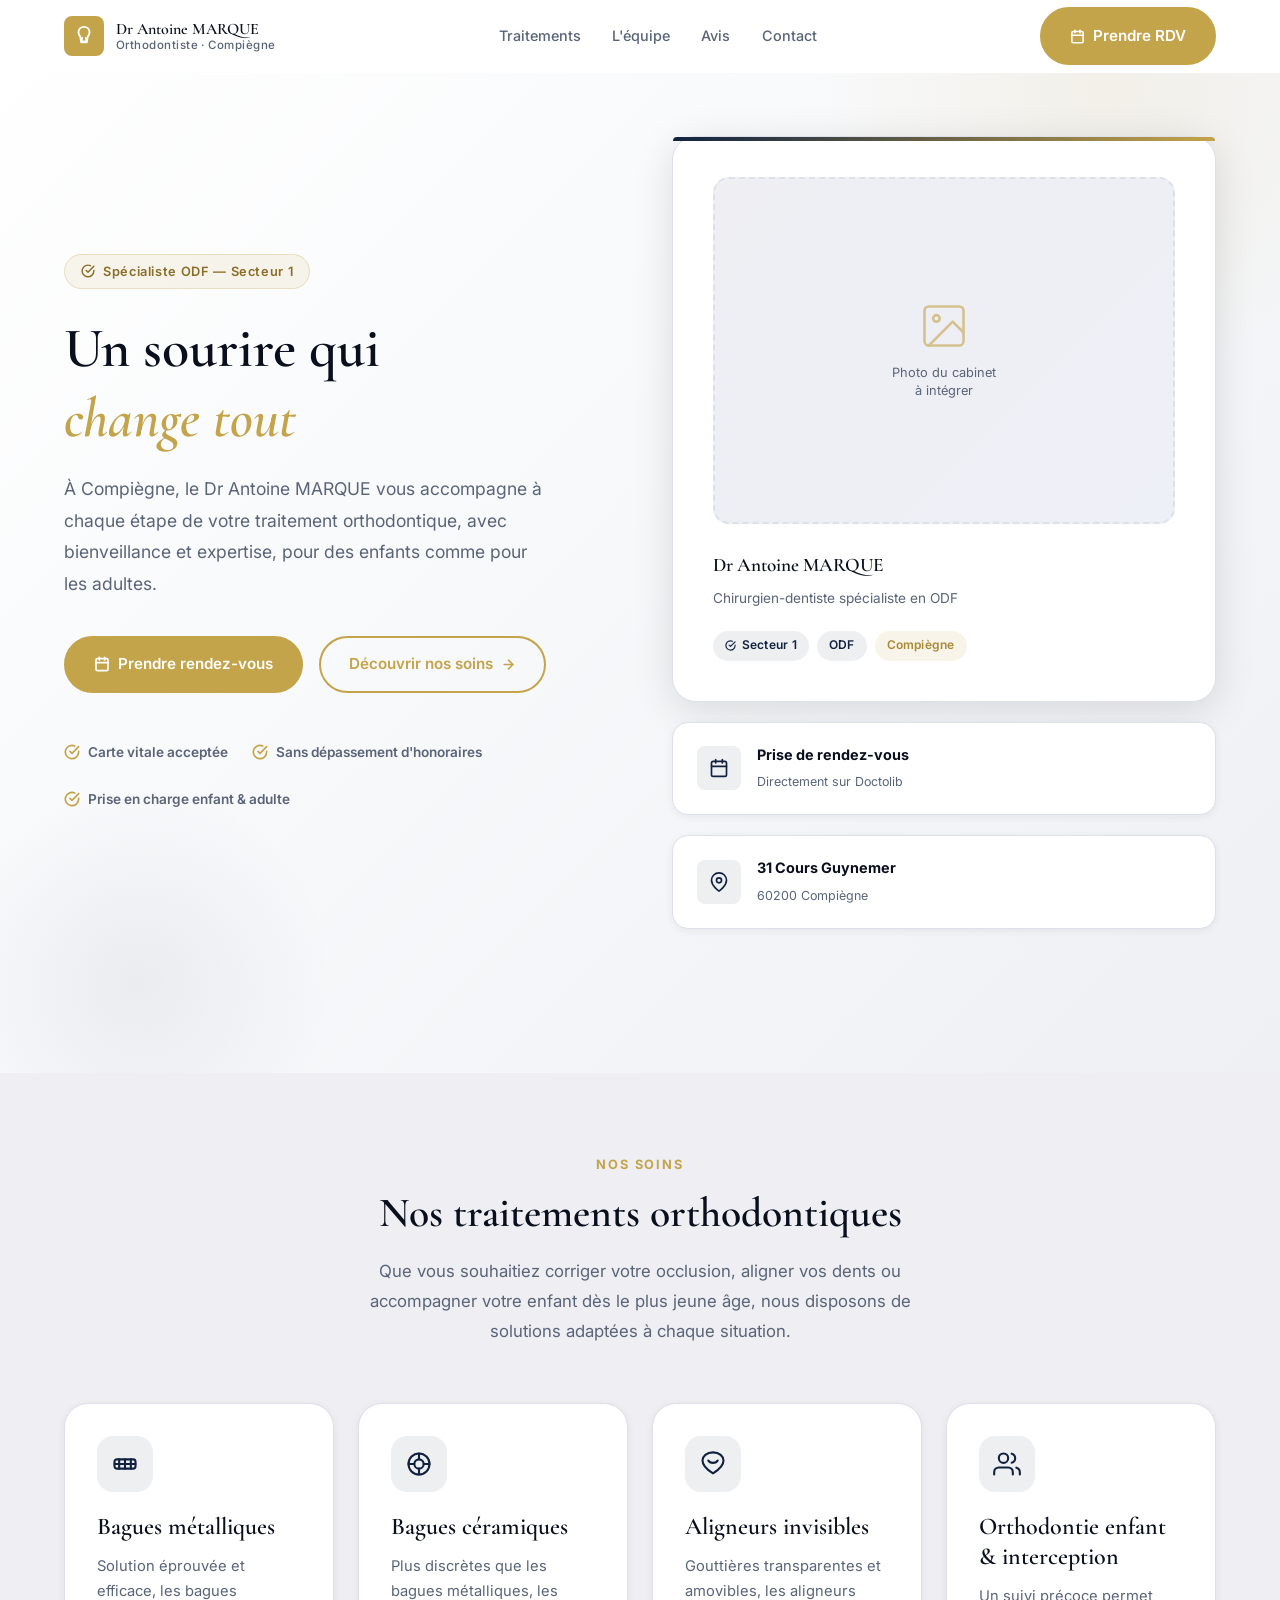
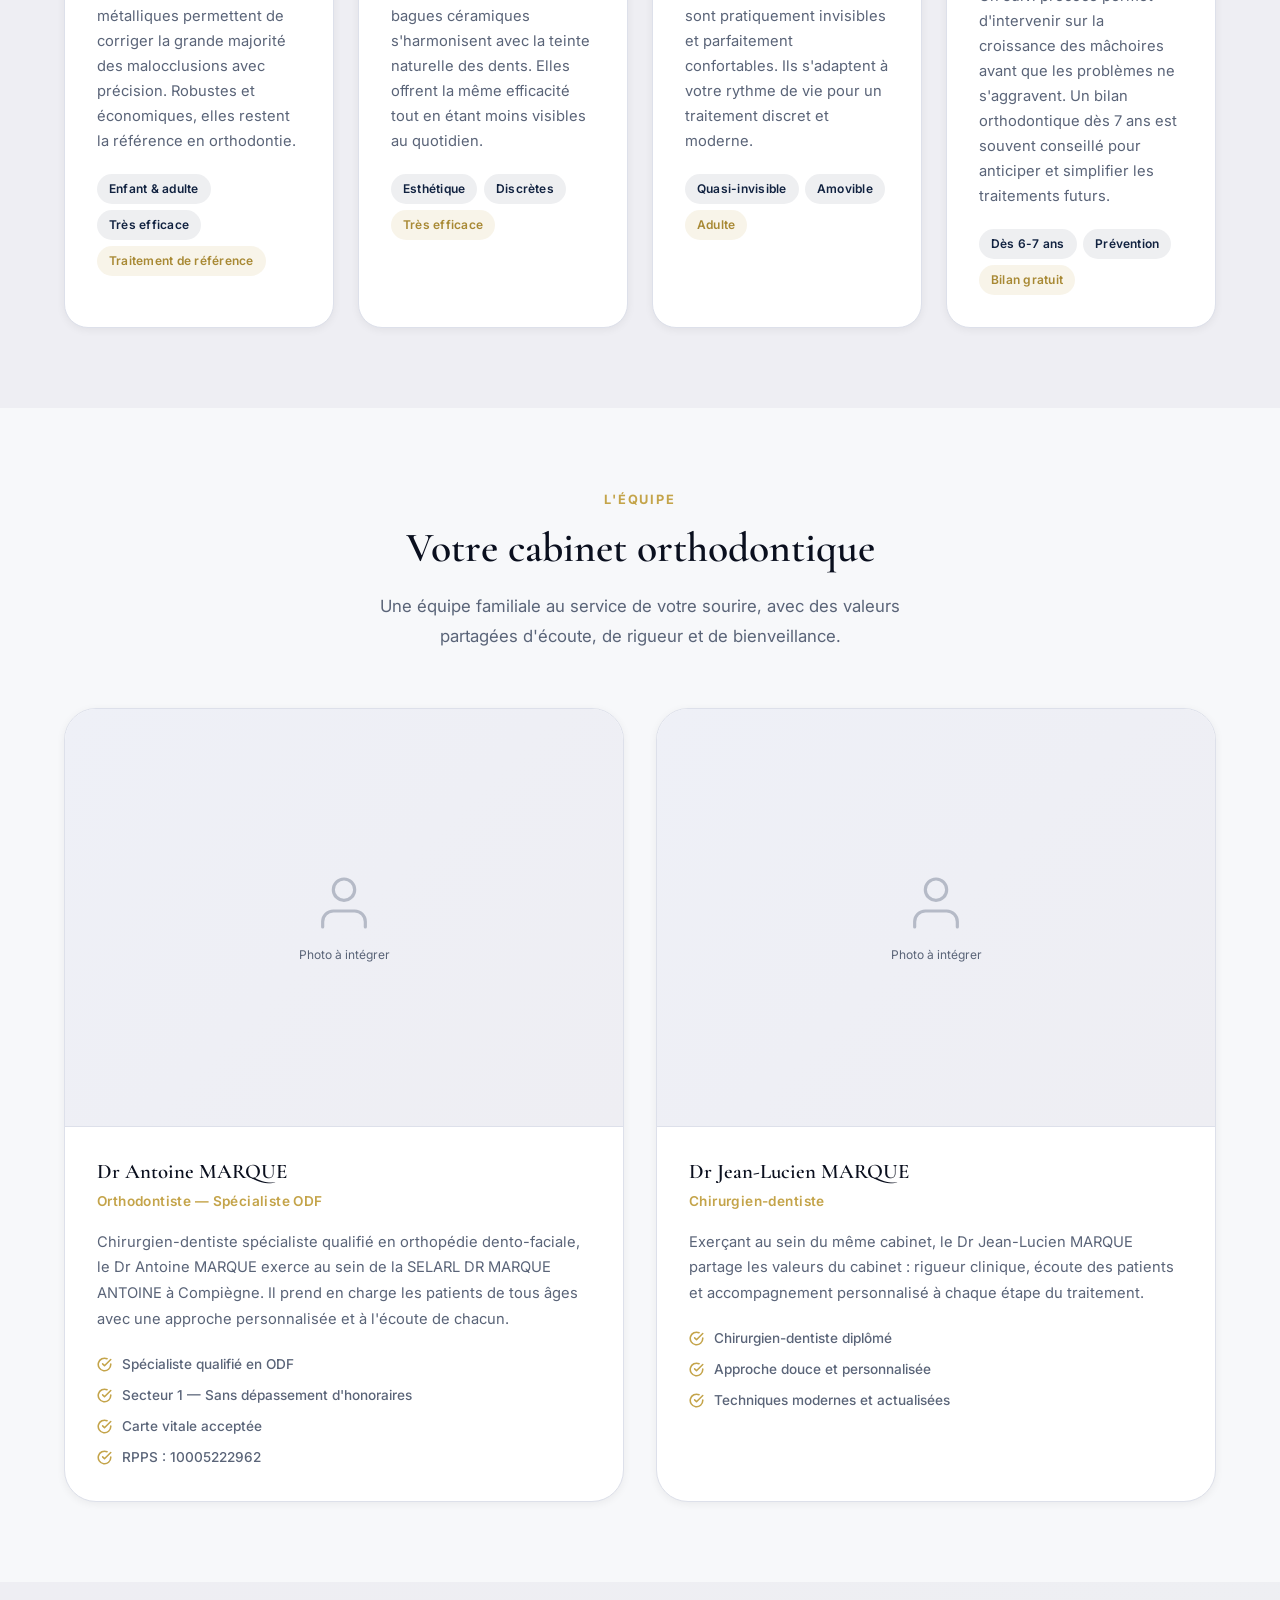
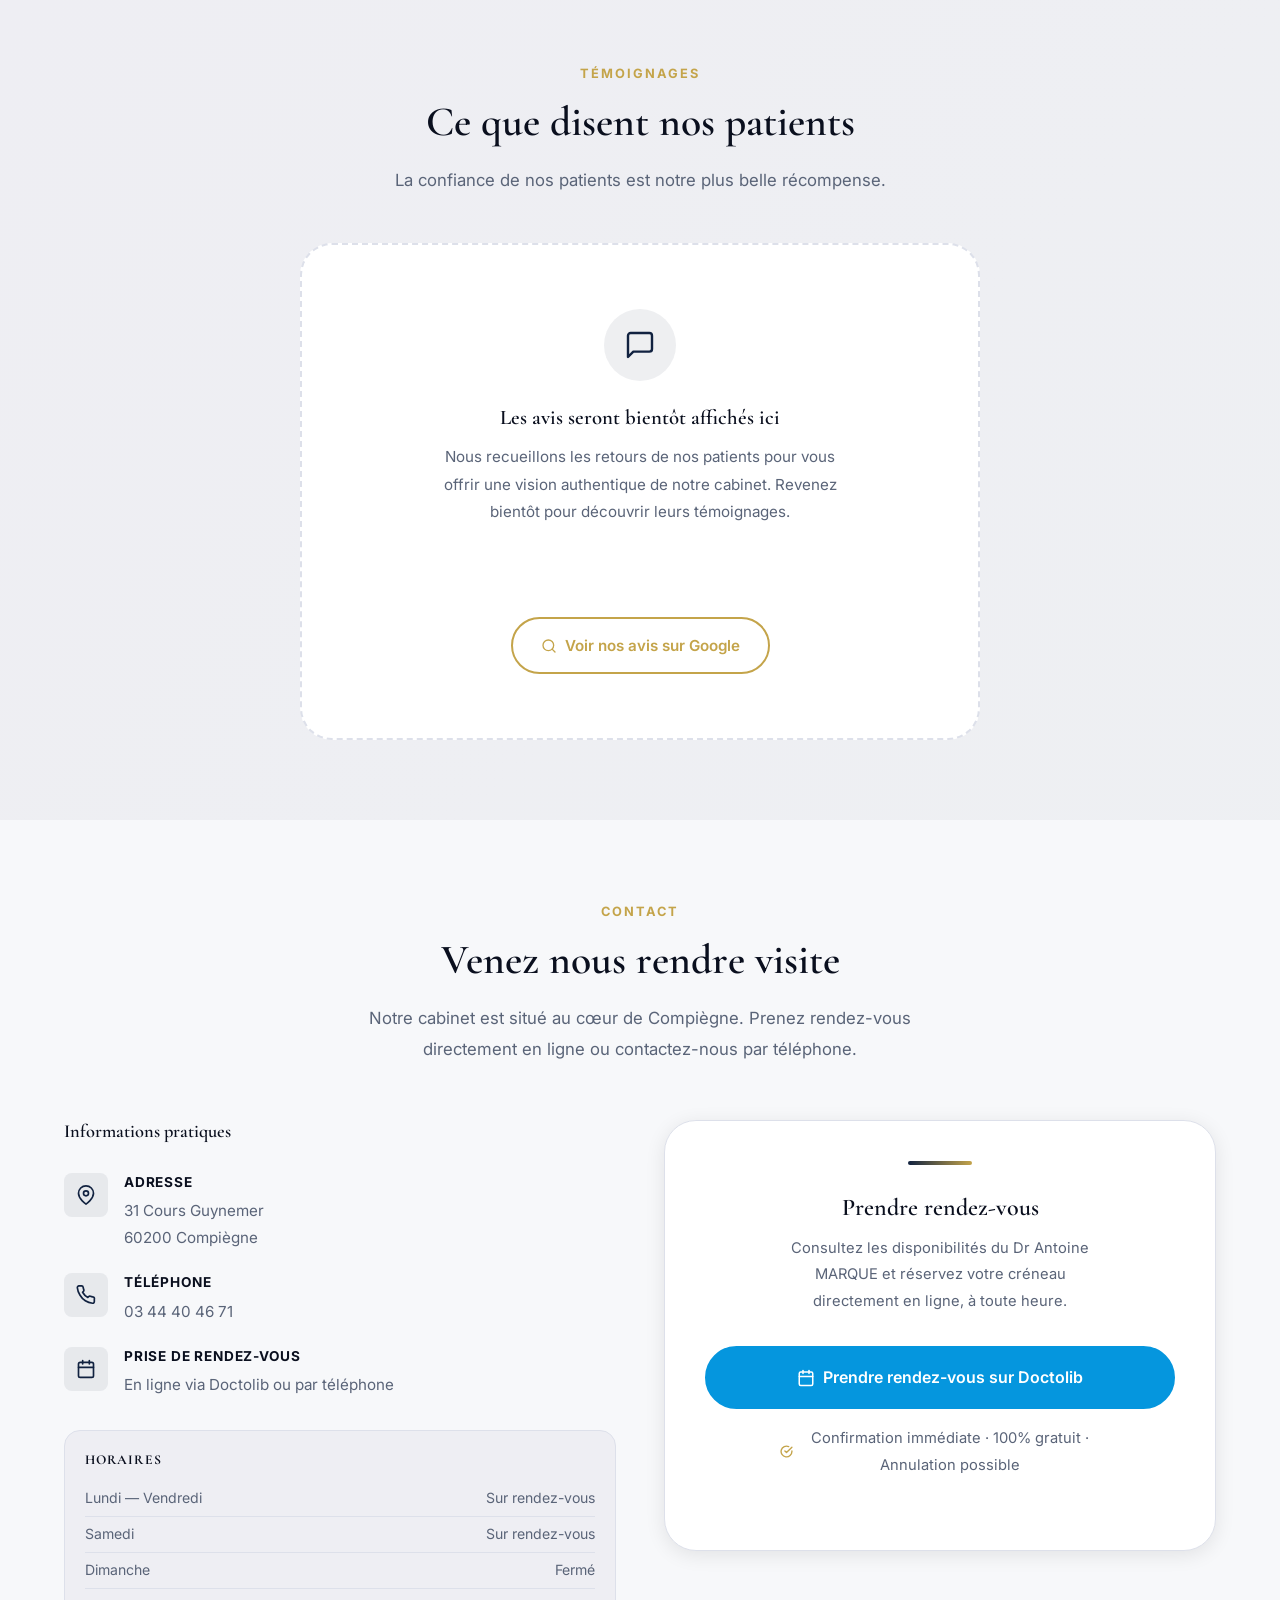
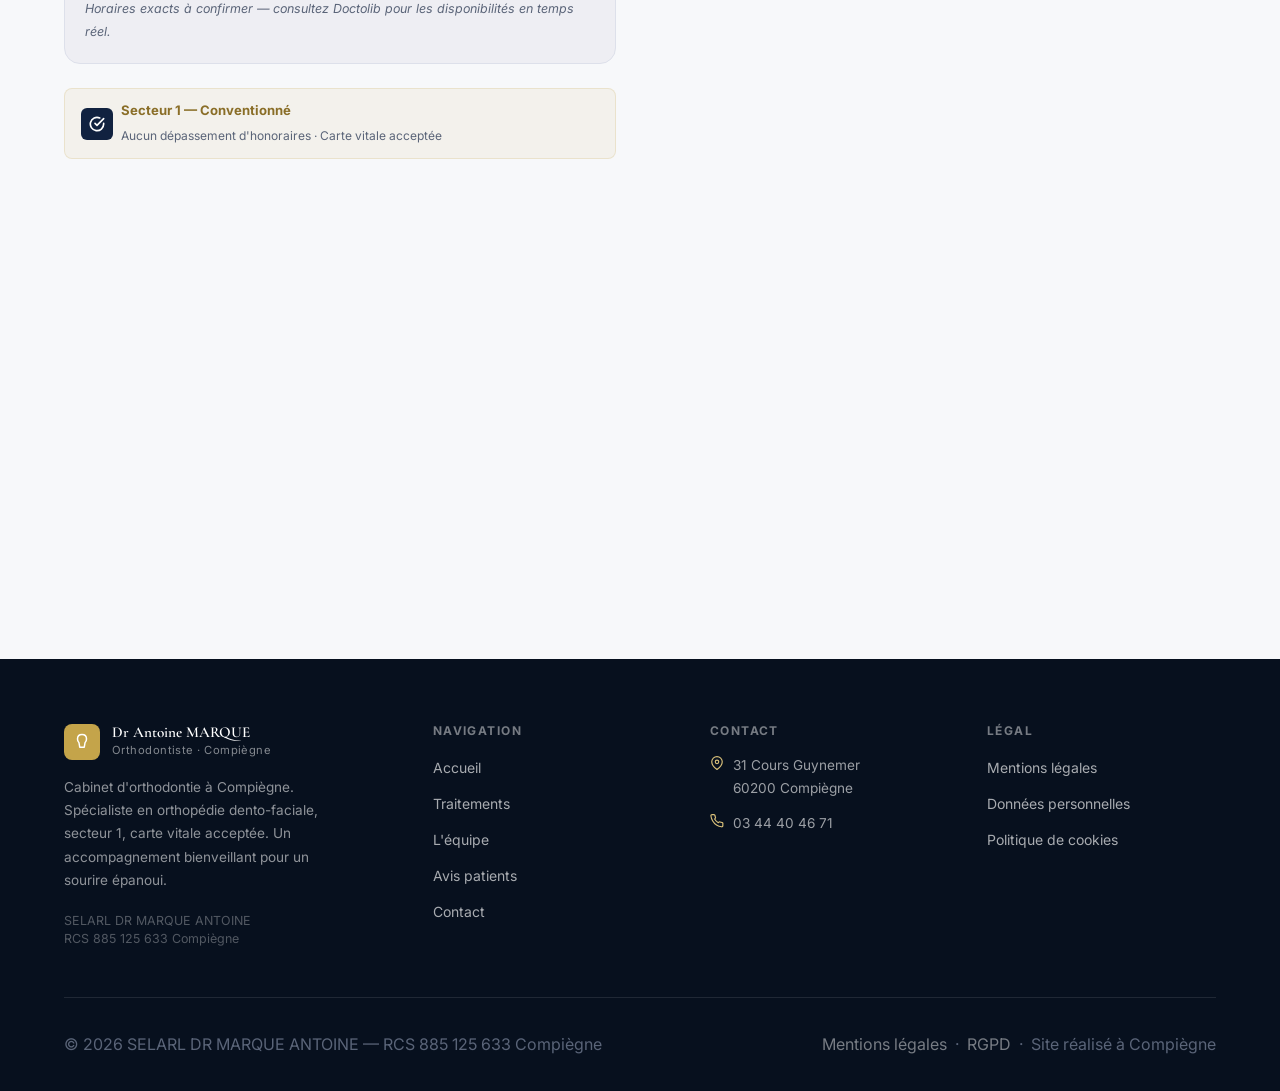
==== commit 6ca0ca3a: "design: refonte palette premium — bleu nuit, blanc, or pâle + Cormorant Garamond / Inter" ====
--- a/index.html
+++ b/index.html
@@ -60,7 +60,7 @@
   <!-- Fonts -->
   <link rel="preconnect" href="https://fonts.googleapis.com" />
   <link rel="preconnect" href="https://fonts.gstatic.com" crossorigin />
-  <link href="https://fonts.googleapis.com/css2?family=Playfair+Display:ital,wght@0,400;0,600;0,700;1,400&family=Nunito:wght@300;400;500;600;700&display=swap" rel="stylesheet" />
+  <link href="https://fonts.googleapis.com/css2?family=Cormorant+Garamond:ital,wght@0,400;0,500;0,600;0,700;1,400;1,600&family=Inter:wght@300;400;500;600;700&display=swap" rel="stylesheet" />
 
   <link rel="stylesheet" href="styles.css" />
 </head>
--- a/styles.css
+++ b/styles.css
@@ -4,25 +4,32 @@
    ============================================ */
 
 /* ---- Google Fonts ---- */
-@import url('https://fonts.googleapis.com/css2?family=Playfair+Display:ital,wght@0,400;0,600;0,700;1,400&family=Nunito:wght@300;400;500;600;700&display=swap');
+@import url('https://fonts.googleapis.com/css2?family=Cormorant+Garamond:ital,wght@0,400;0,500;0,600;0,700;1,400;1,600&family=Inter:wght@300;400;500;600;700&display=swap');
 
 /* ---- CSS Variables ---- */
 :root {
-  --color-bg:         #FAF7F2;
-  --color-cream:      #F5F0E8;
-  --color-sand:       #E8DCC8;
-  --color-sage:       #7A9E87;
-  --color-sage-dark:  #5C7D69;
-  --color-sage-light: #A8C4B0;
-  --color-terracotta: #C97B5A;
-  --color-terra-light:#E8A882;
-  --color-white:      #FEFEFE;
-  --color-text:       #2C2C2C;
-  --color-text-light: #6B6B6B;
-  --color-border:     #DDD5C5;
-
-  --font-title: 'Playfair Display', Georgia, serif;
-  --font-body:  'Nunito', 'Helvetica Neue', sans-serif;
+  --color-bg:         #F7F8FA;
+  --color-cream:      #EEEEF3;
+  --color-sand:       #E3E4EC;
+  --color-sage:       #C4A44A;
+  --color-sage-dark:  #A88934;
+  --color-sage-light: #D9C07A;
+  --color-terracotta: #112240;
+  --color-terra-light:#1E3A6E;
+  --color-white:      #FFFFFF;
+  --color-text:       #0A0F1E;
+  --color-text-light: #5A6478;
+  --color-border:     #DDE0EA;
+
+  --color-navy:       #112240;
+  --color-navy-mid:   #1E3A6E;
+  --color-navy-light: #2D5499;
+  --color-gold:       #C4A44A;
+  --color-gold-light: #D9C07A;
+  --color-gold-pale:  #F5EDD6;
+
+  --font-title: 'Cormorant Garamond', Georgia, serif;
+  --font-body:  'Inter', 'Helvetica Neue', sans-serif;
 
   --radius-sm:  8px;
   --radius-md:  16px;
@@ -211,7 +218,7 @@
   left: 0;
   right: 0;
   z-index: 1000;
-  background: rgba(250, 247, 242, 0.92);
+  background: rgba(255, 255, 255, 0.96);
   backdrop-filter: blur(12px);
   -webkit-backdrop-filter: blur(12px);
   border-bottom: 1px solid transparent;
@@ -289,8 +296,8 @@
 }
 
 .nav-links a:hover {
-  color: var(--color-sage);
-  background: rgba(122, 158, 135, 0.1);
+  color: var(--color-gold);
+  background: rgba(196, 164, 74, 0.08);
 }
 
 .nav-cta {
@@ -379,7 +386,7 @@
   padding-top: 72px;
   display: flex;
   align-items: center;
-  background: linear-gradient(135deg, var(--color-bg) 0%, var(--color-cream) 60%, rgba(122,158,135,0.08) 100%);
+  background: linear-gradient(135deg, #FFFFFF 0%, var(--color-bg) 50%, rgba(17, 34, 64, 0.04) 100%);
   position: relative;
   overflow: hidden;
 }
@@ -391,7 +398,7 @@
   right: -10%;
   width: 600px;
   height: 600px;
-  background: radial-gradient(circle, rgba(122,158,135,0.12) 0%, transparent 70%);
+  background: radial-gradient(circle, rgba(196, 164, 74, 0.1) 0%, transparent 70%);
   pointer-events: none;
 }
 
@@ -402,7 +409,7 @@
   left: -5%;
   width: 400px;
   height: 400px;
-  background: radial-gradient(circle, rgba(201,123,90,0.08) 0%, transparent 70%);
+  background: radial-gradient(circle, rgba(17, 34, 64, 0.06) 0%, transparent 70%);
   pointer-events: none;
 }
 
@@ -421,13 +428,13 @@
   display: inline-flex;
   align-items: center;
   gap: 0.5rem;
-  background: rgba(122, 158, 135, 0.12);
-  border: 1px solid rgba(122, 158, 135, 0.25);
+  background: rgba(196, 164, 74, 0.1);
+  border: 1px solid rgba(196, 164, 74, 0.25);
   border-radius: 50px;
   padding: 0.35rem 1rem;
   font-size: 0.8rem;
   font-weight: 600;
-  color: var(--color-sage-dark);
+  color: var(--color-gold-dark, #8A6E28);
   letter-spacing: 0.05em;
   margin-bottom: 1.5rem;
 }
@@ -500,14 +507,14 @@
   left: 0;
   right: 0;
   height: 4px;
-  background: linear-gradient(90deg, var(--color-sage), var(--color-terracotta));
+  background: linear-gradient(90deg, var(--color-navy), var(--color-gold));
   border-radius: var(--radius-lg) var(--radius-lg) 0 0;
 }
 
 .hero-photo-placeholder {
   width: 100%;
   aspect-ratio: 4/3;
-  background: linear-gradient(135deg, var(--color-sand) 0%, var(--color-cream) 100%);
+  background: linear-gradient(135deg, var(--color-cream) 0%, #EEF0F7 100%);
   border-radius: var(--radius-md);
   display: flex;
   flex-direction: column;
@@ -554,8 +561,8 @@
   display: inline-flex;
   align-items: center;
   gap: 0.35rem;
-  background: rgba(122, 158, 135, 0.1);
-  color: var(--color-sage-dark);
+  background: rgba(17, 34, 64, 0.07);
+  color: var(--color-navy);
   border-radius: 50px;
   padding: 0.3rem 0.75rem;
   font-size: 0.75rem;
@@ -564,8 +571,8 @@
 }
 
 .tag-terra {
-  background: rgba(201, 123, 90, 0.1);
-  color: var(--color-terracotta);
+  background: rgba(196, 164, 74, 0.12);
+  color: var(--color-sage-dark);
 }
 
 .hero-card-small {
@@ -582,13 +589,13 @@
 .hero-card-small-icon {
   width: 44px;
   height: 44px;
-  background: rgba(122, 158, 135, 0.12);
+  background: rgba(17, 34, 64, 0.07);
   border-radius: var(--radius-sm);
   display: flex;
   align-items: center;
   justify-content: center;
   flex-shrink: 0;
-  color: var(--color-sage);
+  color: var(--color-navy);
 }
 
 .hero-card-small-text strong {
@@ -644,7 +651,7 @@
   left: 0;
   right: 0;
   height: 3px;
-  background: var(--color-sage);
+  background: linear-gradient(90deg, var(--color-navy), var(--color-gold));
   opacity: 0;
   transition: opacity var(--transition);
 }
@@ -652,7 +659,7 @@
 .treatment-card:hover {
   transform: translateY(-6px);
   box-shadow: var(--shadow-lg);
-  border-color: rgba(122, 158, 135, 0.3);
+  border-color: rgba(196, 164, 74, 0.3);
 }
 
 .treatment-card:hover::before {
@@ -662,18 +669,19 @@
 .treatment-icon {
   width: 56px;
   height: 56px;
-  background: rgba(122, 158, 135, 0.1);
+  background: rgba(17, 34, 64, 0.07);
   border-radius: var(--radius-md);
   display: flex;
   align-items: center;
   justify-content: center;
   margin-bottom: 1.25rem;
-  color: var(--color-sage);
+  color: var(--color-navy);
   transition: background var(--transition);
 }
 
 .treatment-card:hover .treatment-icon {
-  background: rgba(122, 158, 135, 0.18);
+  background: rgba(196, 164, 74, 0.15);
+  color: var(--color-gold);
 }
 
 .treatment-card h3 {
@@ -727,7 +735,7 @@
 }
 
 .team-photo {
-  background: linear-gradient(135deg, var(--color-sand) 0%, var(--color-cream) 100%);
+  background: linear-gradient(135deg, #EEF0F7 0%, var(--color-cream) 100%);
   aspect-ratio: 4/3;
   display: flex;
   flex-direction: column;
@@ -739,8 +747,8 @@
 }
 
 .team-photo svg {
-  color: var(--color-sage);
-  opacity: 0.5;
+  color: var(--color-navy);
+  opacity: 0.25;
 }
 
 .team-photo-label {
@@ -801,7 +809,7 @@
    TESTIMONIALS
    ============================================ */
 .testimonials {
-  background: linear-gradient(135deg, var(--color-cream) 0%, rgba(122,158,135,0.06) 100%);
+  background: linear-gradient(135deg, var(--color-cream) 0%, rgba(17, 34, 64, 0.04) 100%);
 }
 
 .testimonials-header {
@@ -823,13 +831,13 @@
 .testimonials-placeholder-icon {
   width: 72px;
   height: 72px;
-  background: rgba(122, 158, 135, 0.1);
+  background: rgba(17, 34, 64, 0.07);
   border-radius: 50%;
   display: flex;
   align-items: center;
   justify-content: center;
   margin: 0 auto 1.5rem;
-  color: var(--color-sage);
+  color: var(--color-navy);
 }
 
 .testimonials-placeholder h3 {
@@ -894,13 +902,13 @@
 .contact-item-icon {
   width: 44px;
   height: 44px;
-  background: rgba(122, 158, 135, 0.1);
+  background: rgba(17, 34, 64, 0.07);
   border-radius: var(--radius-sm);
   display: flex;
   align-items: center;
   justify-content: center;
   flex-shrink: 0;
-  color: var(--color-sage);
+  color: var(--color-navy);
   margin-top: 2px;
 }
 
@@ -985,7 +993,7 @@
   display: block;
   width: 64px;
   height: 4px;
-  background: linear-gradient(90deg, var(--color-sage), var(--color-terracotta));
+  background: linear-gradient(90deg, var(--color-navy), var(--color-gold));
   border-radius: 2px;
   margin: 0 auto 1.75rem;
 }
@@ -1029,8 +1037,8 @@
   display: inline-flex;
   align-items: center;
   gap: 0.5rem;
-  background: rgba(122, 158, 135, 0.1);
-  border: 1px solid rgba(122, 158, 135, 0.2);
+  background: rgba(196, 164, 74, 0.08);
+  border: 1px solid rgba(196, 164, 74, 0.2);
   border-radius: var(--radius-sm);
   padding: 0.6rem 1rem;
   margin-top: 1.5rem;
@@ -1040,7 +1048,7 @@
 .sector-badge-icon {
   width: 32px;
   height: 32px;
-  background: var(--color-sage);
+  background: var(--color-navy);
   border-radius: 6px;
   display: flex;
   align-items: center;
@@ -1053,7 +1061,7 @@
   display: block;
   font-size: 0.82rem;
   font-weight: 700;
-  color: var(--color-sage-dark);
+  color: var(--color-gold-dark, #8A6E28);
 }
 
 .sector-badge-text span {
@@ -1081,7 +1089,7 @@
    FOOTER
    ============================================ */
 footer {
-  background: #1E2820;
+  background: #07101E;
   color: rgba(255,255,255,0.75);
   padding: 4rem 0 2rem;
 }
@@ -1107,7 +1115,7 @@
 .footer-logo-icon {
   width: 36px;
   height: 36px;
-  background: var(--color-sage);
+  background: var(--color-gold);
   border-radius: 8px;
   display: flex;
   align-items: center;
@@ -1157,7 +1165,7 @@
 }
 
 .footer-col ul li a:hover {
-  color: var(--color-sage-light);
+  color: var(--color-gold-light);
 }
 
 .footer-contact-item {
@@ -1170,7 +1178,7 @@
 }
 
 .footer-contact-item svg {
-  color: var(--color-sage-light);
+  color: var(--color-gold-light);
   flex-shrink: 0;
   margin-top: 2px;
 }
@@ -1191,7 +1199,7 @@
 }
 
 .footer-bottom a:hover {
-  color: var(--color-sage-light);
+  color: var(--color-gold-light);
 }
 
 /* ============================================
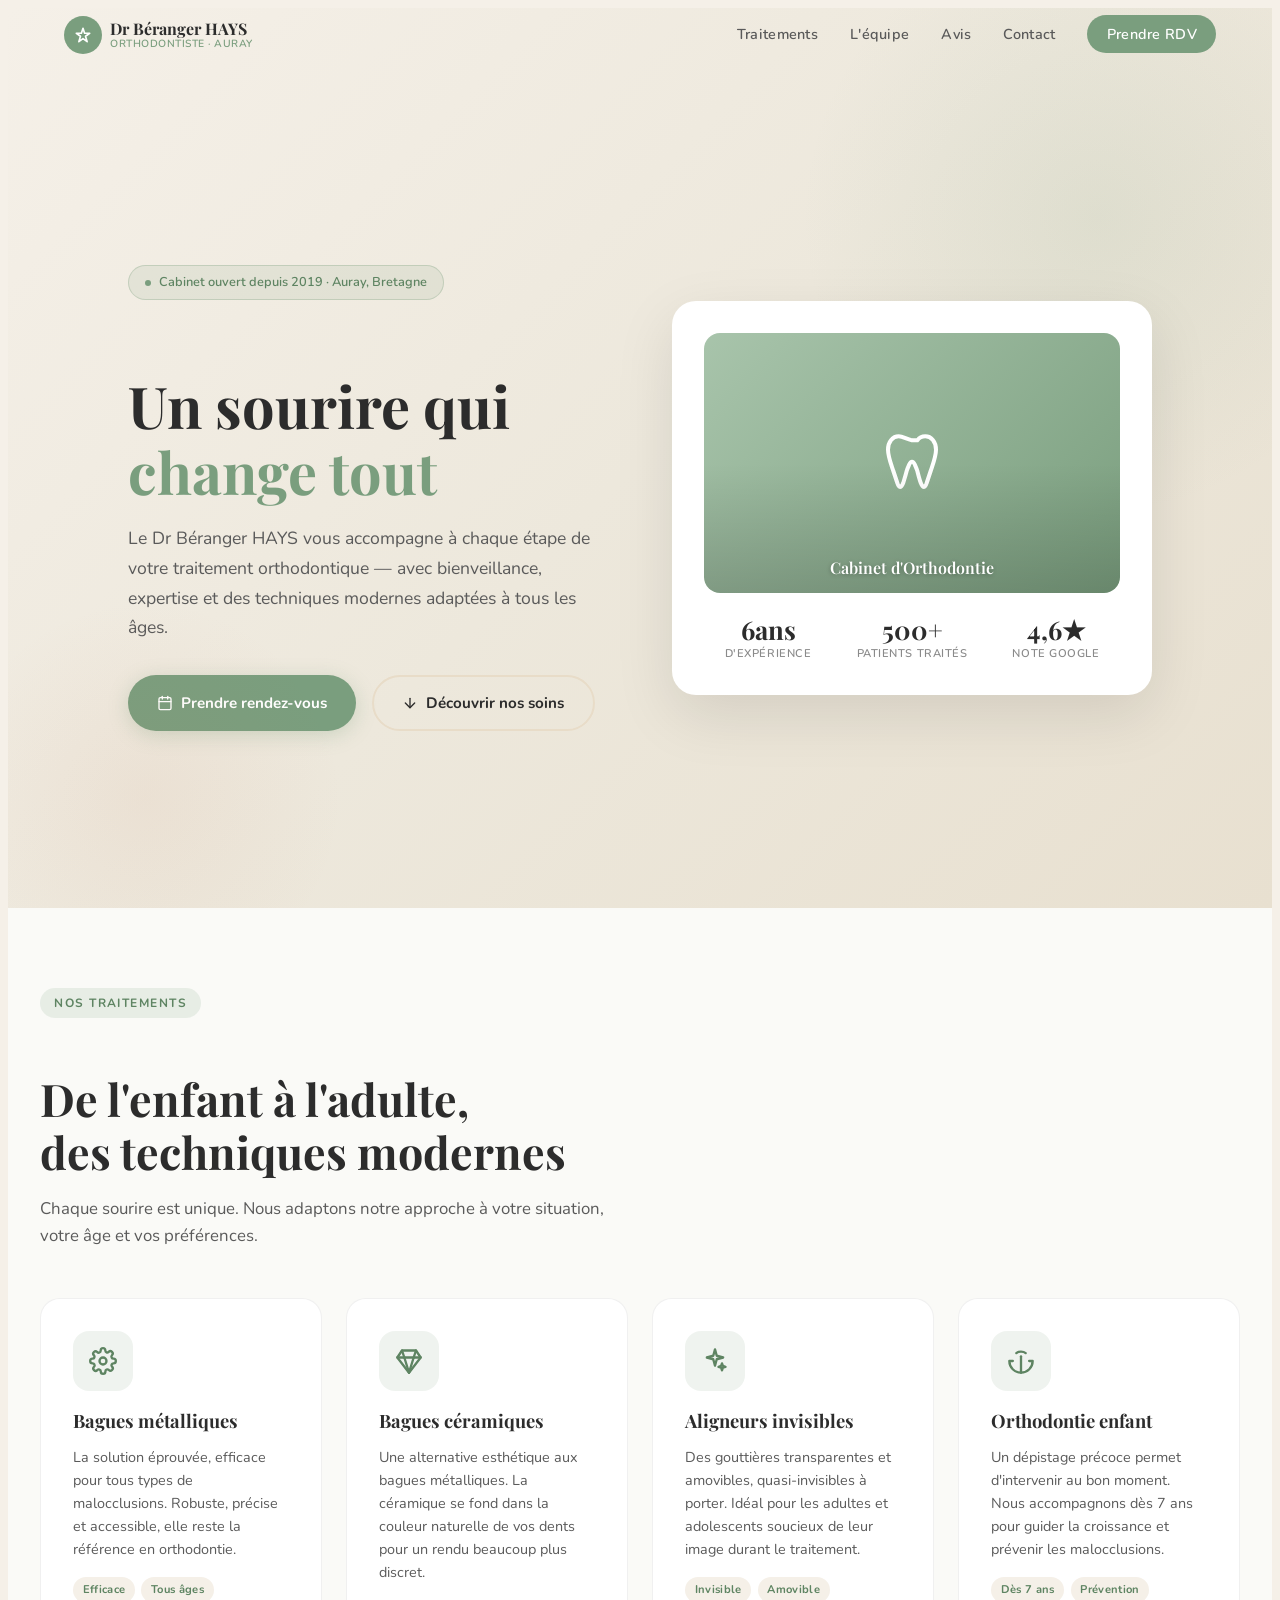
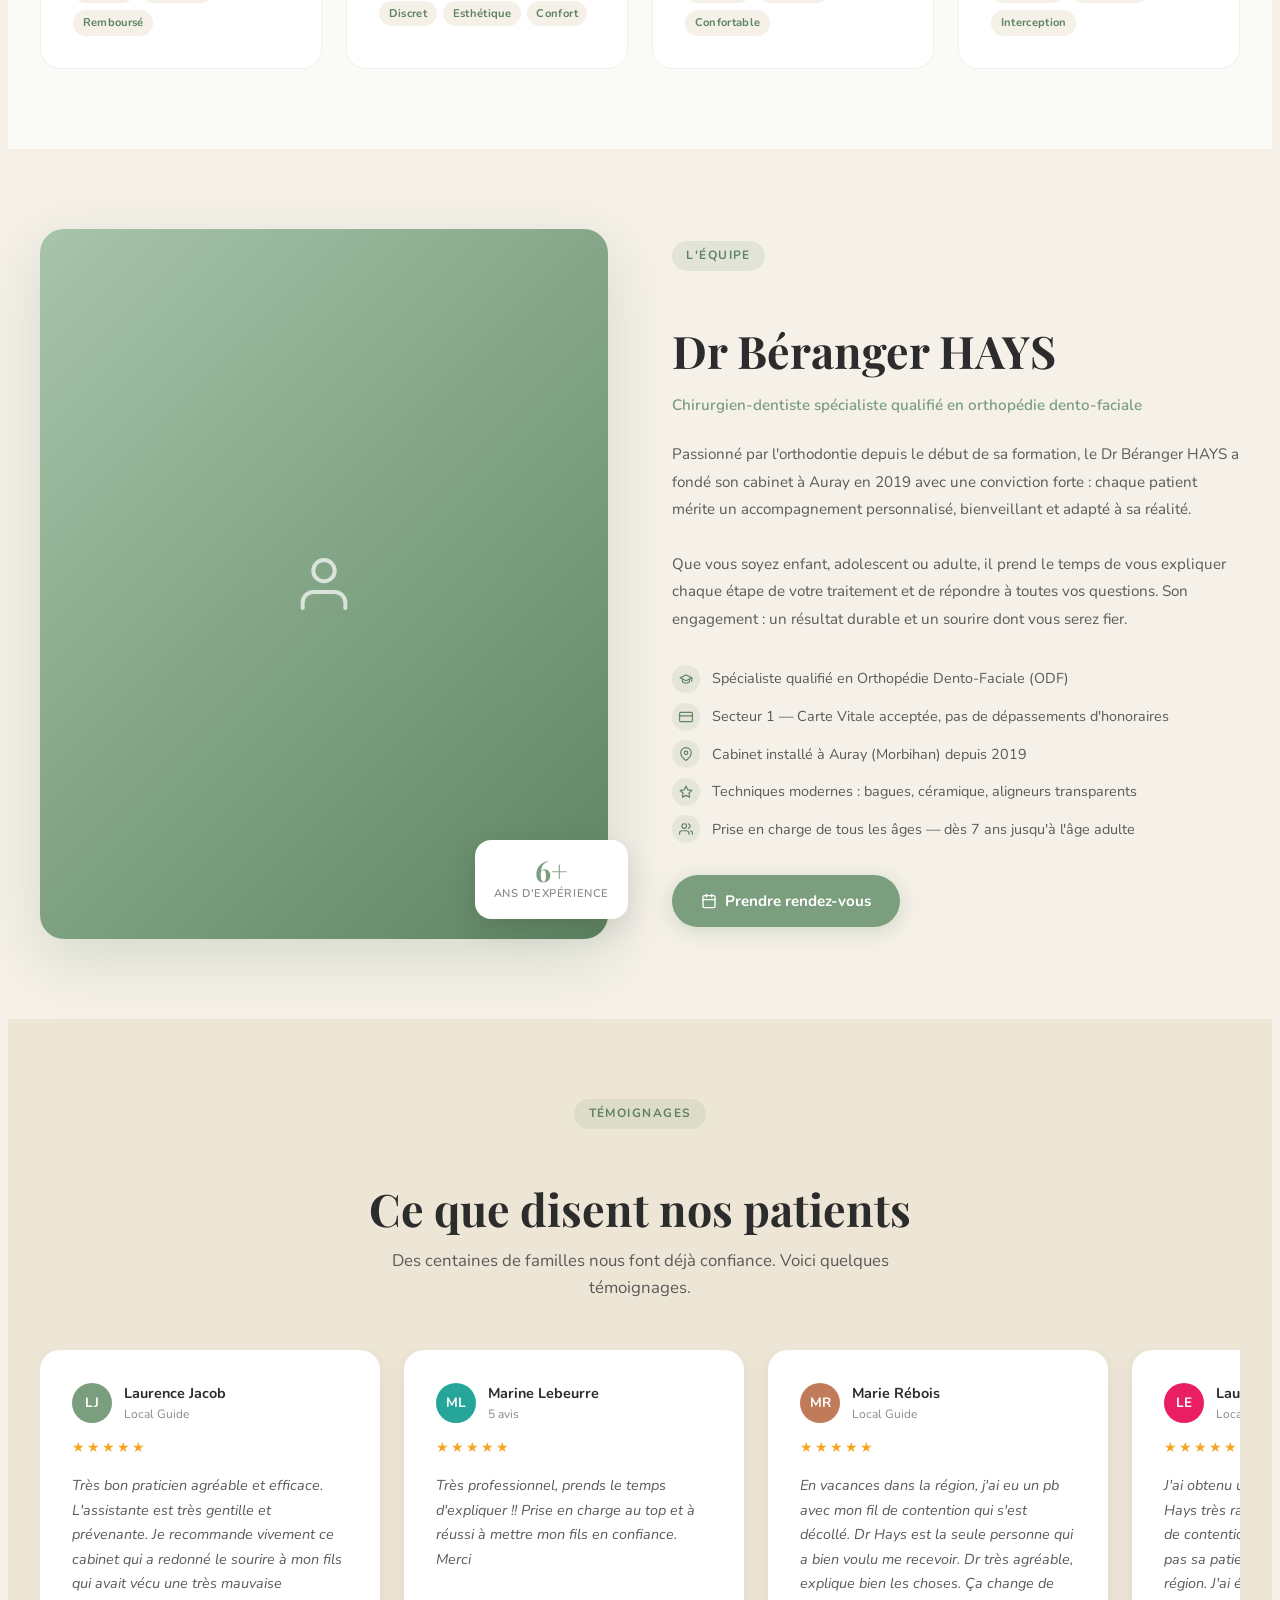
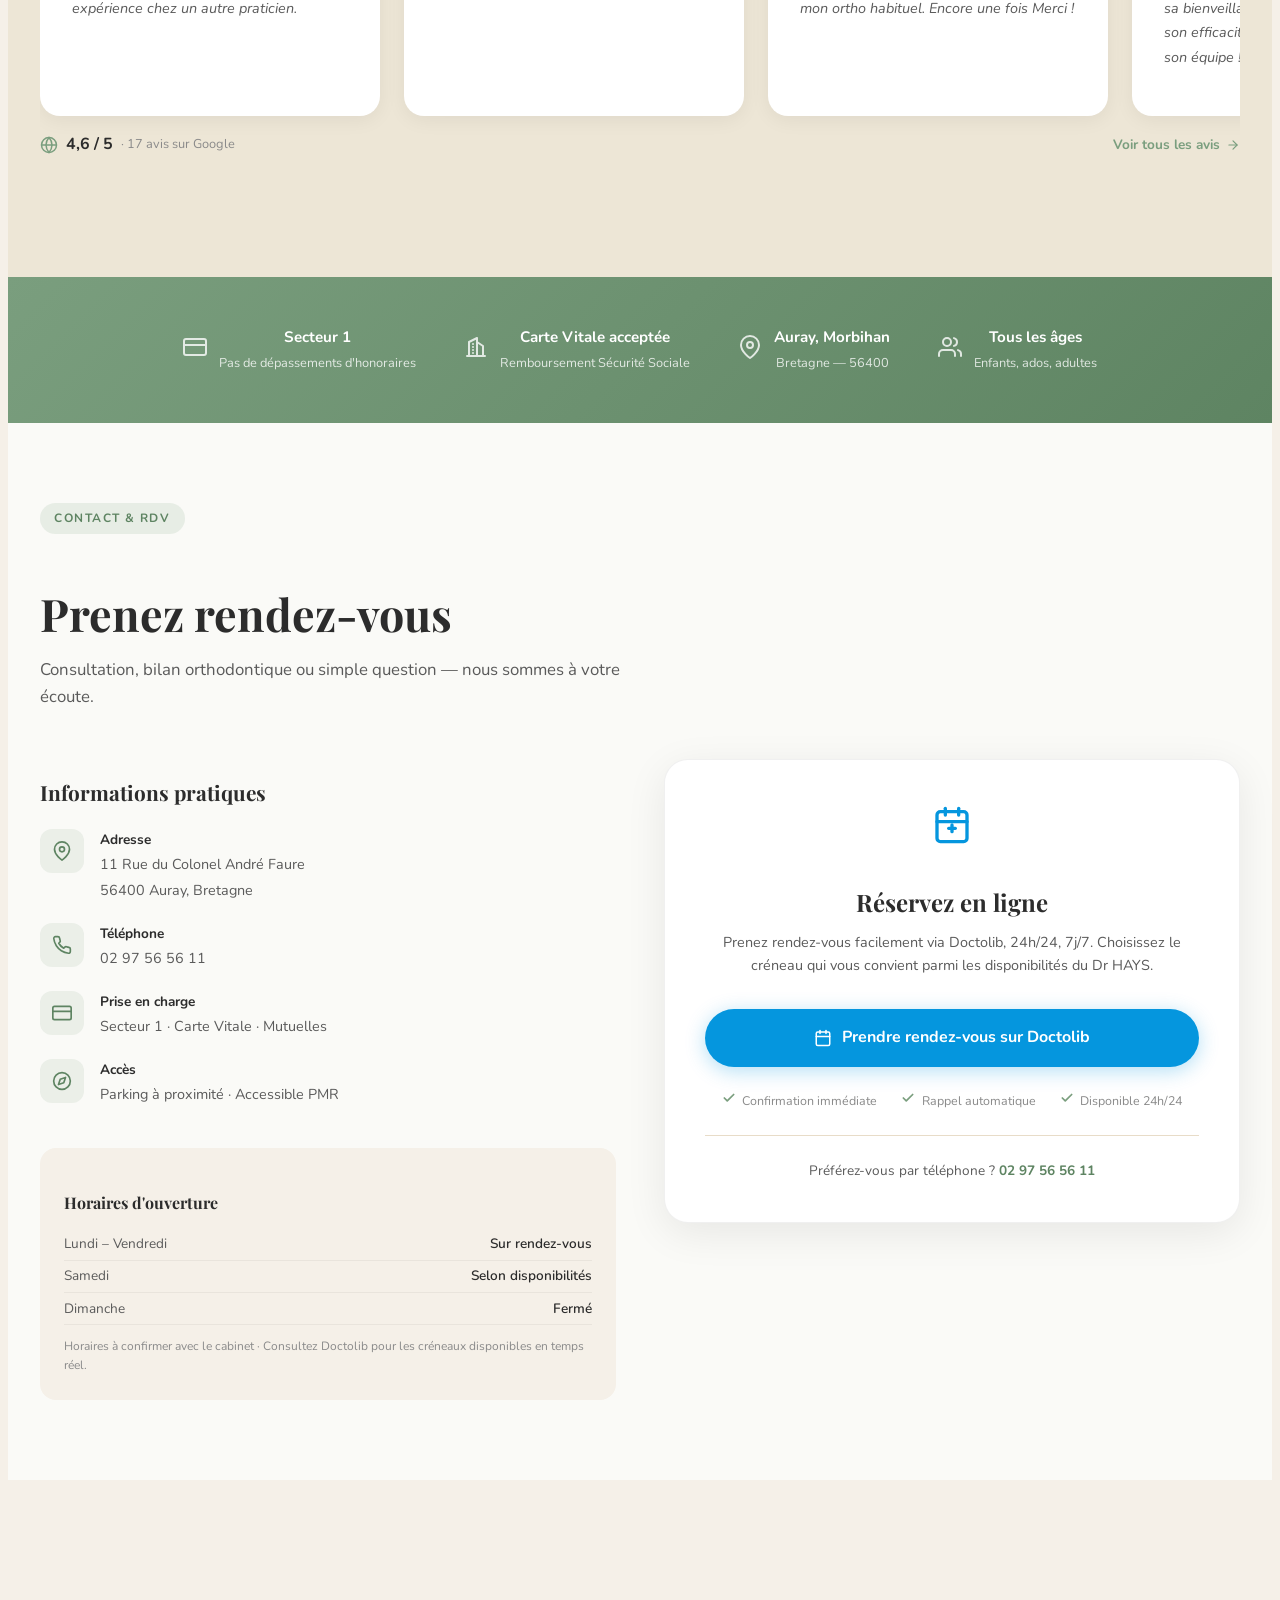
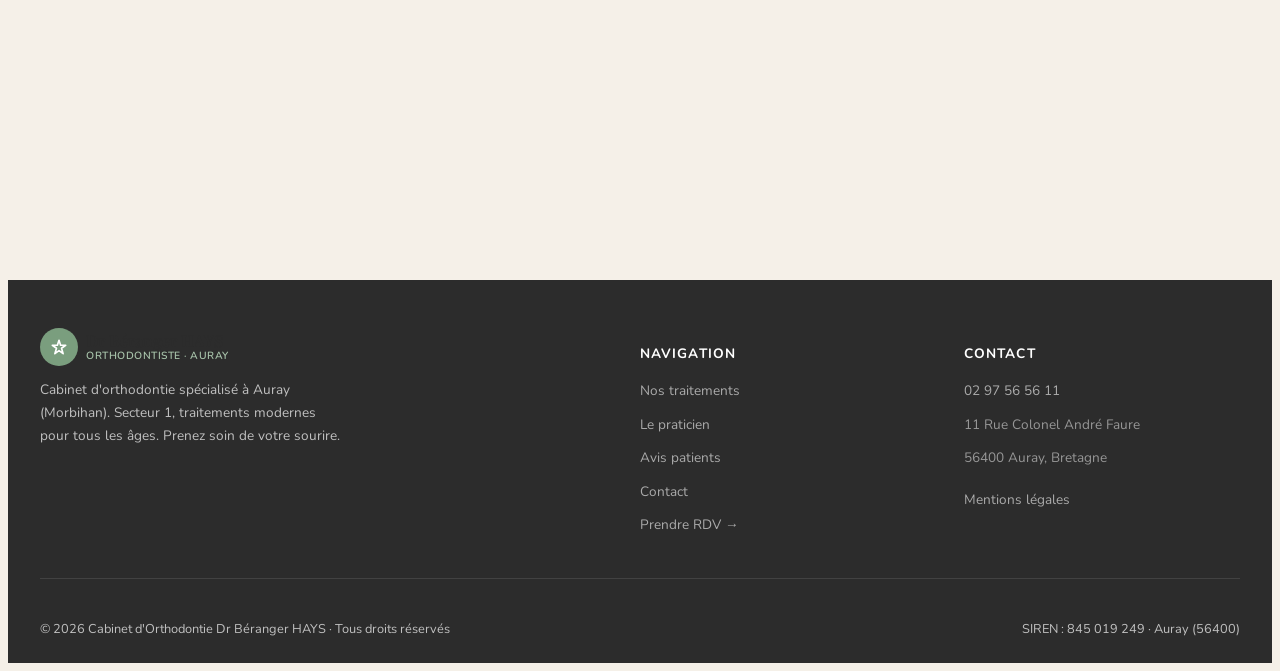
==== commit b8bc25da: "Add files via upload" ====
--- a/index.html
+++ b/index.html
@@ -3,745 +3,621 @@
 <head>
   <meta charset="UTF-8" />
   <meta name="viewport" content="width=device-width, initial-scale=1.0" />
-  <meta name="theme-color" content="#7A9E87" />
-
-  <!-- SEO -->
-  <title>Dr Antoine MARQUE — Orthodontiste à Compiègne</title>
-  <meta name="description" content="Cabinet d'orthodontie du Dr Antoine MARQUE à Compiègne. Spécialiste en orthopédie dento-faciale, secteur 1, carte vitale acceptée. Bagues, aligneurs invisibles, orthodontie enfant." />
-  <meta name="keywords" content="orthodontiste Compiègne, bagues invisibles, aligneurs, orthodontie enfant, secteur 1, Dr Marque" />
-  <meta name="robots" content="index, follow" />
-  <link rel="canonical" href="https://dr-marque-orthodontiste.fr/" />
+  <title>Dr Béranger HAYS — Orthodontiste à Auray (56)</title>
+  <meta name="description" content="Cabinet d'orthodontie du Dr Béranger HAYS à Auray. Traitement orthodontique pour enfants, adolescents et adultes : bagues, aligneurs invisibles, Invisalign. Secteur 1, carte vitale acceptée. Prenez rendez-vous sur Doctolib." />
+  <meta name="keywords" content="orthodontiste Auray, bagues Auray, Invisalign Auray, orthodontie Morbihan, Dr Hays, aligneurs invisibles, traitement orthodontique" />
+  <meta name="author" content="Dr Béranger HAYS" />
 
   <!-- Open Graph -->
+  <meta property="og:title" content="Dr Béranger HAYS — Orthodontiste à Auray" />
+  <meta property="og:description" content="Cabinet d'orthodontie à Auray. Bagues, aligneurs invisibles, traitement pour tous les âges. Secteur 1." />
   <meta property="og:type" content="website" />
-  <meta property="og:title" content="Dr Antoine MARQUE — Orthodontiste à Compiègne" />
-  <meta property="og:description" content="Cabinet d'orthodontie à Compiègne. Secteur 1, carte vitale acceptée. Prenez rendez-vous sur Doctolib." />
-  <meta property="og:url" content="https://dr-marque-orthodontiste.fr/" />
   <meta property="og:locale" content="fr_FR" />
 
-  <!-- Schema.org -->
+  <!-- Canonical -->
+  <link rel="canonical" href="https://orthodontie-auray.fr" />
+
+  <!-- Fonts -->
+  <link rel="preconnect" href="https://fonts.googleapis.com" />
+  <link rel="preconnect" href="https://fonts.gstatic.com" crossorigin />
+  <link href="https://fonts.googleapis.com/css2?family=Playfair+Display:ital,wght@0,400;0,600;0,700;1,400&family=Nunito:wght@400;500;600;700;800&display=swap" rel="stylesheet" />
+
+  <!-- Styles -->
+  <link rel="stylesheet" href="styles.css" />
+
+  <!-- Schema.org LocalBusiness + Dentist -->
   <script type="application/ld+json">
   {
     "@context": "https://schema.org",
     "@type": ["Dentist", "LocalBusiness"],
-    "name": "Cabinet Orthodontie Dr Antoine MARQUE",
-    "alternateName": "SELARL DR MARQUE ANTOINE",
-    "description": "Cabinet d'orthodontie à Compiègne. Spécialiste en orthopédie dento-faciale.",
-    "url": "https://dr-marque-orthodontiste.fr/",
-    "telephone": "+33344404671",
+    "name": "Cabinet d'Orthodontie Dr Béranger HAYS",
+    "description": "Cabinet d'orthodontie spécialisé. Traitement orthodontique pour enfants, adolescents et adultes à Auray (Morbihan). Secteur 1.",
+    "url": "https://orthodontie-auray.fr",
+    "telephone": "+33297565611",
     "address": {
       "@type": "PostalAddress",
-      "streetAddress": "31 Cours Guynemer",
-      "addressLocality": "Compiègne",
-      "postalCode": "60200",
-      "addressCountry": "FR"
+      "streetAddress": "11 Rue du Colonel André Faure",
+      "addressLocality": "Auray",
+      "postalCode": "56400",
+      "addressCountry": "FR",
+      "addressRegion": "Bretagne"
     },
     "geo": {
       "@type": "GeoCoordinates",
-      "latitude": 49.417887,
-      "longitude": 2.8252111
+      "latitude": 47.6686,
+      "longitude": -2.9939
     },
     "openingHoursSpecification": [
-      {
-        "@type": "OpeningHoursSpecification",
-        "dayOfWeek": ["Monday","Tuesday","Wednesday","Thursday","Friday"],
-        "opens": "09:00",
-        "closes": "18:00"
-      }
+      { "@type": "OpeningHoursSpecification", "dayOfWeek": ["Monday","Tuesday","Wednesday","Thursday","Friday"], "opens": "09:00", "closes": "18:00" }
     ],
-    "priceRange": "Secteur 1 — Sans dépassement d'honoraires",
-    "medicalSpecialty": "Orthopédie dento-faciale",
-    "sameAs": [
-      "https://www.doctolib.fr/orthodontiste/compiegne/antoine-marque"
-    ]
+    "priceRange": "€€",
+    "paymentAccepted": "Carte Vitale, CB, Virement",
+    "currenciesAccepted": "EUR",
+    "image": "https://orthodontie-auray.fr/images/cabinet.jpg",
+    "sameAs": ["https://www.doctolib.fr/orthodontiste/auray/beranger-hays-auray-56400"]
   }
   </script>
-
-  <!-- Fonts -->
-  <link rel="preconnect" href="https://fonts.googleapis.com" />
-  <link rel="preconnect" href="https://fonts.gstatic.com" crossorigin />
-  <link href="https://fonts.googleapis.com/css2?family=Cormorant+Garamond:ital,wght@0,400;0,500;0,600;0,700;1,400;1,600&family=Inter:wght@300;400;500;600;700&display=swap" rel="stylesheet" />
-
-  <link rel="stylesheet" href="styles.css" />
 </head>
-
 <body>
 
-  <!-- =========================================
-       NAVIGATION
-  ========================================= -->
-  <header role="banner">
-    <nav class="navbar" role="navigation" aria-label="Navigation principale">
-      <div class="nav-inner">
-
-        <!-- Logo -->
-        <a href="#" class="nav-logo" aria-label="Dr Antoine MARQUE, Orthodontiste Compiègne — Accueil">
-          <div class="nav-logo-icon" aria-hidden="true">
-            <svg width="22" height="22" viewBox="0 0 24 24" fill="none" stroke="white" stroke-width="2" stroke-linecap="round" stroke-linejoin="round">
-              <path d="M12 2C8.5 2 6 4.5 6 8c0 2 .7 3.8 2 5l1 6h6l1-6c1.3-1.2 2-3 2-5 0-3.5-2.5-6-6-6z"/>
-              <path d="M10 14c0 0-.5 3-1 4h6c-.5-1-1-4-1-4"/>
-            </svg>
-          </div>
+<!-- ===== NAVBAR ===== -->
+<nav id="navbar" role="navigation" aria-label="Navigation principale">
+  <div class="nav-container">
+    <a href="#hero" class="nav-logo" aria-label="Accueil — Dr Béranger HAYS">
+      <div class="nav-logo-icon" aria-hidden="true"><svg width="16" height="16" viewBox="0 0 24 24" fill="none" stroke="currentColor" stroke-width="2.5" stroke-linecap="round" stroke-linejoin="round"><path d="M12 2l2.4 7.4H22l-6.2 4.5L18.2 22 12 17.5 5.8 22l2.4-8.1L2 9.4h7.6z"/></svg></div>
+      <div class="nav-logo-text">
+        <span class="nav-logo-name">Dr Béranger HAYS</span>
+        <span class="nav-logo-sub">Orthodontiste · Auray</span>
+      </div>
+    </a>
+
+    <ul class="nav-links" role="list">
+      <li><a href="#traitements">Traitements</a></li>
+      <li><a href="#equipe">L'équipe</a></li>
+      <li><a href="#avis">Avis</a></li>
+      <li><a href="#contact">Contact</a></li>
+      <li>
+        <a href="https://www.doctolib.fr/orthodontiste/auray/beranger-hays-auray-56400"
+           target="_blank" rel="noopener noreferrer"
+           class="btn-rdv-nav"
+           aria-label="Prendre rendez-vous sur Doctolib (nouvel onglet)">
+          Prendre RDV
+        </a>
+      </li>
+    </ul>
+
+    <button class="burger" id="burger" aria-label="Ouvrir le menu" aria-expanded="false" aria-controls="mobileMenu">
+      <span></span>
+      <span></span>
+      <span></span>
+    </button>
+  </div>
+</nav>
+
+<!-- Mobile Menu -->
+<div class="mobile-menu" id="mobileMenu" role="dialog" aria-label="Menu de navigation" aria-modal="true">
+  <a href="#traitements">Traitements</a>
+  <a href="#equipe">L'équipe</a>
+  <a href="#avis">Avis patients</a>
+  <a href="#contact">Contact</a>
+  <a href="https://www.doctolib.fr/orthodontiste/auray/beranger-hays-auray-56400"
+     target="_blank" rel="noopener noreferrer"
+     class="btn-rdv-mobile">
+    Prendre rendez-vous
+  </a>
+</div>
+
+
+<!-- ===== HERO ===== -->
+<section id="hero" aria-label="Accueil">
+  <div class="hero-bg-shape" aria-hidden="true"></div>
+  <div class="hero-bg-shape-2" aria-hidden="true"></div>
+
+  <div class="container hero-grid">
+    <!-- Left: Text -->
+    <div class="hero-content">
+      <div class="hero-badge" aria-label="Cabinet actif depuis 2019">
+        <span class="hero-badge-dot" aria-hidden="true"></span>
+        Cabinet ouvert depuis 2019 · Auray, Bretagne
+      </div>
+
+      <h1 class="hero-title">
+        Un sourire qui<br>
+        <em>change tout</em>
+      </h1>
+
+      <p class="hero-subtitle">
+        Le Dr Béranger HAYS vous accompagne à chaque étape de votre traitement orthodontique — avec bienveillance, expertise et des techniques modernes adaptées à tous les âges.
+      </p>
+
+      <div class="hero-ctas">
+        <a href="https://www.doctolib.fr/orthodontiste/auray/beranger-hays-auray-56400"
+           target="_blank" rel="noopener noreferrer"
+           class="btn-primary"
+           aria-label="Prendre rendez-vous sur Doctolib">
+          <svg width="16" height="16" viewBox="0 0 24 24" fill="none" stroke="currentColor" stroke-width="2" stroke-linecap="round" stroke-linejoin="round" style="flex-shrink:0"><rect x="3" y="4" width="18" height="18" rx="2" ry="2"/><line x1="16" y1="2" x2="16" y2="6"/><line x1="8" y1="2" x2="8" y2="6"/><line x1="3" y1="10" x2="21" y2="10"/></svg> Prendre rendez-vous
+        </a>
+        <a href="#traitements" class="btn-secondary" aria-label="Découvrir nos soins">
+          <svg width="16" height="16" viewBox="0 0 24 24" fill="none" stroke="currentColor" stroke-width="2" stroke-linecap="round" stroke-linejoin="round" style="flex-shrink:0"><line x1="12" y1="5" x2="12" y2="19"/><polyline points="19 12 12 19 5 12"/></svg> Découvrir nos soins
+        </a>
+      </div>
+    </div>
+
+    <!-- Right: Card -->
+    <div>
+      <div class="hero-card" role="img" aria-label="Carte de présentation du cabinet">
+
+        <div class="hero-card-image" aria-hidden="true">
+          <svg width="64" height="64" viewBox="0 0 24 24" fill="none" stroke="white" stroke-width="1.5" stroke-linecap="round" stroke-linejoin="round"><path d="M7 2C4.8 2 3 4 3 7c0 2.5 1 5 2 8 .5 1.5 1 3 1.5 4.5.3 1 .7 1.5 1 1.5.4 0 .8-.5 1.2-1.5.3-1 .8-2.5 1.3-4.5.3-1 .7-1.8 1-2.5.3-.7.6-1 1-1s.7.3 1 1c.3.7.7 1.5 1 2.5.5 2 .9 3.5 1.3 4.5.4 1 .8 1.5 1.2 1.5.3 0 .7-.5 1-1.5.5-1.5 1-3 1.5-4.5 1-3 2-5.5 2-8 0-3-1.8-5-4-5-1.5 0-2.5.8-3 1.5h-2C9.5 2.8 8.5 2 7 2z"/></svg>
+          <div style="position:absolute;bottom:12px;left:12px;right:12px;z-index:2;color:white;font-family:'Playfair Display',serif;font-size:1rem;font-weight:600;text-align:center;text-shadow:0 1px 4px rgba(0,0,0,0.3);">
+            Cabinet d'Orthodontie
+          </div>
+        </div>
+
+        <div class="hero-stats" aria-label="Statistiques du cabinet">
+          <div class="hero-stat">
+            <div class="hero-stat-num" data-count="6" data-suffix="ans">6ans</div>
+            <div class="hero-stat-label">d'expérience</div>
+          </div>
+          <div class="hero-stat">
+            <div class="hero-stat-num" data-count="500" data-suffix="+">500+</div>
+            <div class="hero-stat-label">patients traités</div>
+          </div>
+          <div class="hero-stat">
+            <div class="hero-stat-num" data-count="4" data-suffix=",6★">4,6★</div>
+            <div class="hero-stat-label">note Google</div>
+          </div>
+        </div>
+
+      </div>
+    </div>
+  </div>
+</section>
+
+
+<!-- ===== TRAITEMENTS ===== -->
+<section id="traitements" class="section" aria-labelledby="traitements-title">
+  <div class="container">
+    <div class="reveal">
+      <span class="section-tag">Nos traitements</span>
+      <h2 class="section-title" id="traitements-title">De l'enfant à l'adulte,<br>des techniques modernes</h2>
+      <p class="section-subtitle">Chaque sourire est unique. Nous adaptons notre approche à votre situation, votre âge et vos préférences.</p>
+    </div>
+
+    <div class="treatments-grid">
+
+      <article class="treatment-card reveal reveal-delay-1" aria-label="Bagues métalliques">
+        <div class="treatment-icon" aria-hidden="true"><svg width="28" height="28" viewBox="0 0 24 24" fill="none" stroke="var(--sage-dark)" stroke-width="2" stroke-linecap="round" stroke-linejoin="round"><circle cx="12" cy="12" r="3"/><path d="M19.4 15a1.65 1.65 0 00.33 1.82l.06.06a2 2 0 01-2.83 2.83l-.06-.06a1.65 1.65 0 00-1.82-.33 1.65 1.65 0 00-1 1.51V21a2 2 0 01-4 0v-.09A1.65 1.65 0 009 19.4a1.65 1.65 0 00-1.82.33l-.06.06a2 2 0 01-2.83-2.83l.06-.06A1.65 1.65 0 004.68 15a1.65 1.65 0 00-1.51-1H3a2 2 0 010-4h.09A1.65 1.65 0 004.6 9a1.65 1.65 0 00-.33-1.82l-.06-.06a2 2 0 012.83-2.83l.06.06A1.65 1.65 0 009 4.68a1.65 1.65 0 001-1.51V3a2 2 0 014 0v.09a1.65 1.65 0 001 1.51 1.65 1.65 0 001.82-.33l.06-.06a2 2 0 012.83 2.83l-.06.06A1.65 1.65 0 0019.4 9a1.65 1.65 0 001.51 1H21a2 2 0 010 4h-.09a1.65 1.65 0 00-1.51 1z"/></svg></div>
+        <h3>Bagues métalliques</h3>
+        <p>La solution éprouvée, efficace pour tous types de malocclusions. Robuste, précise et accessible, elle reste la référence en orthodontie.</p>
+        <div class="treatment-tags" aria-label="Caractéristiques">
+          <span class="treatment-tag">Efficace</span>
+          <span class="treatment-tag">Tous âges</span>
+          <span class="treatment-tag">Remboursé</span>
+        </div>
+      </article>
+
+      <article class="treatment-card reveal reveal-delay-2" aria-label="Bagues céramiques">
+        <div class="treatment-icon" aria-hidden="true"><svg width="28" height="28" viewBox="0 0 24 24" fill="none" stroke="var(--sage-dark)" stroke-width="2" stroke-linecap="round" stroke-linejoin="round"><polygon points="6 3 18 3 22 9 12 22 2 9"/><line x1="2" y1="9" x2="22" y2="9"/><line x1="12" y1="22" x2="8" y2="9"/><line x1="12" y1="22" x2="16" y2="9"/><line x1="6" y1="3" x2="8" y2="9"/><line x1="18" y1="3" x2="16" y2="9"/></svg></div>
+        <h3>Bagues céramiques</h3>
+        <p>Une alternative esthétique aux bagues métalliques. La céramique se fond dans la couleur naturelle de vos dents pour un rendu beaucoup plus discret.</p>
+        <div class="treatment-tags" aria-label="Caractéristiques">
+          <span class="treatment-tag">Discret</span>
+          <span class="treatment-tag">Esthétique</span>
+          <span class="treatment-tag">Confort</span>
+        </div>
+      </article>
+
+      <article class="treatment-card reveal reveal-delay-3" aria-label="Aligneurs invisibles">
+        <div class="treatment-icon" aria-hidden="true"><svg width="28" height="28" viewBox="0 0 24 24" fill="none" stroke="var(--sage-dark)" stroke-width="2" stroke-linecap="round" stroke-linejoin="round"><path d="M12 2l1.5 5.5L19 9l-5.5 1.5L12 16l-1.5-5.5L5 9l5.5-1.5z"/><path d="M18 14l.75 2.25L21 17l-2.25.75L18 20l-.75-2.25L15 17l2.25-.75z"/></svg></div>
+        <h3>Aligneurs invisibles</h3>
+        <p>Des gouttières transparentes et amovibles, quasi-invisibles à porter. Idéal pour les adultes et adolescents soucieux de leur image durant le traitement.</p>
+        <div class="treatment-tags" aria-label="Caractéristiques">
+          <span class="treatment-tag">Invisible</span>
+          <span class="treatment-tag">Amovible</span>
+          <span class="treatment-tag">Confortable</span>
+        </div>
+      </article>
+
+      <article class="treatment-card reveal reveal-delay-4" aria-label="Orthodontie enfant et interception">
+        <div class="treatment-icon" aria-hidden="true"><svg width="28" height="28" viewBox="0 0 24 24" fill="none" stroke="var(--sage-dark)" stroke-width="2" stroke-linecap="round" stroke-linejoin="round"><path d="M12 22V8"/><path d="M5 12H2a10 10 0 0020 0h-3"/><path d="M8 5.2C9 4.4 10.4 4 12 4s3 .4 4 1.2"/></svg></div>
+        <h3>Orthodontie enfant</h3>
+        <p>Un dépistage précoce permet d'intervenir au bon moment. Nous accompagnons dès 7 ans pour guider la croissance et prévenir les malocclusions.</p>
+        <div class="treatment-tags" aria-label="Caractéristiques">
+          <span class="treatment-tag">Dès 7 ans</span>
+          <span class="treatment-tag">Prévention</span>
+          <span class="treatment-tag">Interception</span>
+        </div>
+      </article>
+
+    </div>
+  </div>
+</section>
+
+
+<!-- ===== EQUIPE ===== -->
+<section id="equipe" class="section" aria-labelledby="equipe-title">
+  <div class="container">
+    <div class="team-grid">
+
+      <!-- Photo -->
+      <div class="team-photo-container reveal">
+        <div class="team-photo" role="img" aria-label="Photo du Dr Béranger HAYS">
+          <svg width="64" height="64" viewBox="0 0 24 24" fill="none" stroke="rgba(255,255,255,0.7)" stroke-width="1.5" stroke-linecap="round" stroke-linejoin="round"><path d="M20 21v-2a4 4 0 00-4-4H8a4 4 0 00-4 4v2"/><circle cx="12" cy="7" r="4"/></svg>
+        </div>
+        <div class="team-photo-badge" aria-label="6 ans d'expérience">
+          <div class="team-photo-badge-num">6+</div>
+          <div class="team-photo-badge-label">ans d'expérience</div>
+        </div>
+      </div>
+
+      <!-- Info -->
+      <div class="team-info reveal reveal-delay-2">
+        <span class="section-tag">L'équipe</span>
+        <h2 class="section-title" id="equipe-title">Dr Béranger HAYS</h2>
+        <p class="team-title">Chirurgien-dentiste spécialiste qualifié en orthopédie dento-faciale</p>
+
+        <p class="team-bio">
+          Passionné par l'orthodontie depuis le début de sa formation, le Dr Béranger HAYS a fondé son cabinet à Auray en 2019 avec une conviction forte : chaque patient mérite un accompagnement personnalisé, bienveillant et adapté à sa réalité.
+          <br><br>
+          Que vous soyez enfant, adolescent ou adulte, il prend le temps de vous expliquer chaque étape de votre traitement et de répondre à toutes vos questions. Son engagement : un résultat durable et un sourire dont vous serez fier.
+        </p>
+
+        <ul class="credentials" aria-label="Diplômes et certifications">
+          <li class="credential-item">
+            <div class="credential-icon" aria-hidden="true"><svg width="14" height="14" viewBox="0 0 24 24" fill="none" stroke="currentColor" stroke-width="2" stroke-linecap="round" stroke-linejoin="round"><path d="M22 10v6M2 10l10-5 10 5-10 5z"/><path d="M6 12v5c3 3 9 3 12 0v-5"/></svg></div>
+            <span>Spécialiste qualifié en Orthopédie Dento-Faciale (ODF)</span>
+          </li>
+          <li class="credential-item">
+            <div class="credential-icon" aria-hidden="true"><svg width="14" height="14" viewBox="0 0 24 24" fill="none" stroke="currentColor" stroke-width="2" stroke-linecap="round" stroke-linejoin="round"><rect x="1" y="4" width="22" height="16" rx="2" ry="2"/><line x1="1" y1="10" x2="23" y2="10"/></svg></div>
+            <span>Secteur 1 — Carte Vitale acceptée, pas de dépassements d'honoraires</span>
+          </li>
+          <li class="credential-item">
+            <div class="credential-icon" aria-hidden="true"><svg width="14" height="14" viewBox="0 0 24 24" fill="none" stroke="currentColor" stroke-width="2" stroke-linecap="round" stroke-linejoin="round"><path d="M21 10c0 7-9 13-9 13s-9-6-9-13a9 9 0 0118 0z"/><circle cx="12" cy="10" r="3"/></svg></div>
+            <span>Cabinet installé à Auray (Morbihan) depuis 2019</span>
+          </li>
+          <li class="credential-item">
+            <div class="credential-icon" aria-hidden="true"><svg width="14" height="14" viewBox="0 0 24 24" fill="none" stroke="currentColor" stroke-width="2" stroke-linecap="round" stroke-linejoin="round"><polygon points="12 2 15.09 8.26 22 9.27 17 14.14 18.18 21.02 12 17.77 5.82 21.02 7 14.14 2 9.27 8.91 8.26 12 2"/></svg></div>
+            <span>Techniques modernes : bagues, céramique, aligneurs transparents</span>
+          </li>
+          <li class="credential-item">
+            <div class="credential-icon" aria-hidden="true"><svg width="14" height="14" viewBox="0 0 24 24" fill="none" stroke="currentColor" stroke-width="2" stroke-linecap="round" stroke-linejoin="round"><path d="M17 21v-2a4 4 0 00-4-4H5a4 4 0 00-4 4v2"/><circle cx="9" cy="7" r="4"/><path d="M23 21v-2a4 4 0 00-3-3.87"/><path d="M16 3.13a4 4 0 010 7.75"/></svg></div>
+            <span>Prise en charge de tous les âges — dès 7 ans jusqu'à l'âge adulte</span>
+          </li>
+        </ul>
+
+        <a href="https://www.doctolib.fr/orthodontiste/auray/beranger-hays-auray-56400"
+           target="_blank" rel="noopener noreferrer"
+           class="btn-primary"
+           aria-label="Prendre rendez-vous avec le Dr Hays sur Doctolib">
+          <svg width="16" height="16" viewBox="0 0 24 24" fill="none" stroke="currentColor" stroke-width="2" stroke-linecap="round" stroke-linejoin="round" style="flex-shrink:0"><rect x="3" y="4" width="18" height="18" rx="2" ry="2"/><line x1="16" y1="2" x2="16" y2="6"/><line x1="8" y1="2" x2="8" y2="6"/><line x1="3" y1="10" x2="21" y2="10"/></svg> Prendre rendez-vous
+        </a>
+      </div>
+
+    </div>
+  </div>
+</section>
+
+
+<!-- ===== AVIS ===== -->
+<section id="avis" class="section" aria-labelledby="avis-title">
+  <div class="container">
+    <div class="testimonials-header reveal">
+      <span class="section-tag">Témoignages</span>
+      <h2 class="section-title" id="avis-title">Ce que disent nos patients</h2>
+      <p class="section-subtitle">Des centaines de familles nous font déjà confiance. Voici quelques témoignages.</p>
+    </div>
+
+    <div class="reviews-carousel-wrapper reveal">
+      <div class="reviews-track" id="reviewsTrack">
+
+        <article class="review-card">
+          <div class="review-header">
+            <div class="review-avatar" style="background:var(--sage)">LJ</div>
+            <div>
+              <div class="review-name">Laurence Jacob</div>
+              <div class="review-meta">Local Guide</div>
+            </div>
+          </div>
+          <div class="review-stars">★★★★★</div>
+          <p class="review-text">Très bon praticien agréable et efficace. L'assistante est très gentille et prévenante. Je recommande vivement ce cabinet qui a redonné le sourire à mon fils qui avait vécu une très mauvaise expérience chez un autre praticien.</p>
+        </article>
+
+        <article class="review-card">
+          <div class="review-header">
+            <div class="review-avatar" style="background:#26a69a">ML</div>
+            <div>
+              <div class="review-name">Marine Lebeurre</div>
+              <div class="review-meta">5 avis</div>
+            </div>
+          </div>
+          <div class="review-stars">★★★★★</div>
+          <p class="review-text">Très professionnel, prends le temps d'expliquer !! Prise en charge au top et à réussi à mettre mon fils en confiance. Merci</p>
+        </article>
+
+        <article class="review-card">
+          <div class="review-header">
+            <div class="review-avatar" style="background:var(--terracotta)">MR</div>
+            <div>
+              <div class="review-name">Marie Rébois</div>
+              <div class="review-meta">Local Guide</div>
+            </div>
+          </div>
+          <div class="review-stars">★★★★★</div>
+          <p class="review-text">En vacances dans la région, j'ai eu un pb avec mon fil de contention qui s'est décollé. Dr Hays est la seule personne qui a bien voulu me recevoir. Dr très agréable, explique bien les choses. Ça change de mon ortho habituel. Encore une fois Merci !</p>
+        </article>
+
+        <article class="review-card">
+          <div class="review-header">
+            <div class="review-avatar" style="background:#e91e63">LE</div>
+            <div>
+              <div class="review-name">Laure Esteveny</div>
+              <div class="review-meta">Local Guide</div>
+            </div>
+          </div>
+          <div class="review-stars">★★★★★</div>
+          <p class="review-text">J'ai obtenu un rendez-vous avec le Dr Hays très rapidement pour réparer un arc de contention détaché, bien que je ne sois pas sa patiente et de passage dans la région. J'ai été vraiment impressionnée par sa bienveillance, son professionnalisme et son efficacité. Un grand merci à lui et à son équipe !</p>
+        </article>
+
+        <article class="review-card">
+          <div class="review-header">
+            <div class="review-avatar" style="background:#7986CB">HV</div>
+            <div>
+              <div class="review-name">Helene Vuarnesson</div>
+              <div class="review-meta">Local Guide · 68 avis</div>
+            </div>
+          </div>
+          <div class="review-stars">★★★★★</div>
+          <p class="review-text">Le Dr Hays nous a reçus en urgence pour mon fils de 9 ans avec beaucoup de gentillesse et de professionnalisme. Le traitement a été indolore et efficace. Son cabinet est impeccable et son assistante très efficace. Un grand merci.</p>
+        </article>
+
+        <article class="review-card">
+          <div class="review-header">
+            <div class="review-avatar" style="background:#5C6BC0">L5</div>
+            <div>
+              <div class="review-name">Lena 56</div>
+              <div class="review-meta">Local Guide · 18 avis</div>
+            </div>
+          </div>
+          <div class="review-stars">★★★★★</div>
+          <p class="review-text">Ils sont maintenant deux orthodontistes dans le cabinet. Ils sont à l'écoute, patient et disponible. L'ensemble de l'équipe (secrétaire et orthodontistes) est top. Je les recommande les yeux fermés.</p>
+        </article>
+
+      </div>
+
+      <div class="reviews-footer">
+        <div class="reviews-google-badge">
+          <svg width="18" height="18" viewBox="0 0 24 24" fill="none" stroke="var(--sage)" stroke-width="2"><circle cx="12" cy="12" r="10"/><line x1="2" y1="12" x2="22" y2="12"/><path d="M12 2a15.3 15.3 0 014 10 15.3 15.3 0 01-4 10 15.3 15.3 0 01-4-10 15.3 15.3 0 014-10z"/></svg>
+          <strong>4,6 / 5</strong>
+          <span>· 17 avis sur Google</span>
+        </div>
+        <a href="https://www.google.com/maps/place/Dr+HAYS+B%C3%A9ranger+-+Orthodontiste+Auray/@47.6696567,-2.9990201,17z/data=!4m6!3m5!1s0x481015200f787379:0x2576d8b2078eb31a!8m2!3d47.6696567!4d-2.9964452!16s%2Fg%2F11fk3w_61q?entry=ttu&g_ep=EgoyMDI2MDMxMS4wIKXMDSoASAFQAw%3D%3D"
+           target="_blank" rel="noopener noreferrer"
+           class="reviews-see-all">
+          Voir tous les avis
+          <svg width="14" height="14" viewBox="0 0 24 24" fill="none" stroke="currentColor" stroke-width="2" stroke-linecap="round" stroke-linejoin="round"><line x1="5" y1="12" x2="19" y2="12"/><polyline points="12 5 19 12 12 19"/></svg>
+        </a>
+      </div>
+    </div>
+
+  </div>
+</section>
+
+
+<!-- ===== BANNER SECTEUR ===== -->
+<div class="secteur-banner" aria-label="Informations pratiques sur le cabinet">
+  <div class="container">
+    <div class="secteur-item">
+      <span class="secteur-icon" aria-hidden="true"><svg width="24" height="24" viewBox="0 0 24 24" fill="none" stroke="currentColor" stroke-width="2" stroke-linecap="round" stroke-linejoin="round"><rect x="1" y="4" width="22" height="16" rx="2" ry="2"/><line x1="1" y1="10" x2="23" y2="10"/></svg></span>
+      <div>
+        <strong>Secteur 1</strong>
+        <span>Pas de dépassements d'honoraires</span>
+      </div>
+    </div>
+    <div class="secteur-item">
+      <span class="secteur-icon" aria-hidden="true"><svg width="24" height="24" viewBox="0 0 24 24" fill="none" stroke="currentColor" stroke-width="2" stroke-linecap="round" stroke-linejoin="round"><path d="M3 21h18"/><path d="M5 21V7l8-4v18"/><path d="M19 21V11l-6-4"/><path d="M9 9v.01"/><path d="M9 12v.01"/><path d="M9 15v.01"/><path d="M9 18v.01"/></svg></span>
+      <div>
+        <strong>Carte Vitale acceptée</strong>
+        <span>Remboursement Sécurité Sociale</span>
+      </div>
+    </div>
+    <div class="secteur-item">
+      <span class="secteur-icon" aria-hidden="true"><svg width="24" height="24" viewBox="0 0 24 24" fill="none" stroke="currentColor" stroke-width="2" stroke-linecap="round" stroke-linejoin="round"><path d="M21 10c0 7-9 13-9 13s-9-6-9-13a9 9 0 0118 0z"/><circle cx="12" cy="10" r="3"/></svg></span>
+      <div>
+        <strong>Auray, Morbihan</strong>
+        <span>Bretagne — 56400</span>
+      </div>
+    </div>
+    <div class="secteur-item">
+      <span class="secteur-icon" aria-hidden="true"><svg width="24" height="24" viewBox="0 0 24 24" fill="none" stroke="currentColor" stroke-width="2" stroke-linecap="round" stroke-linejoin="round"><path d="M17 21v-2a4 4 0 00-4-4H5a4 4 0 00-4 4v2"/><circle cx="9" cy="7" r="4"/><path d="M23 21v-2a4 4 0 00-3-3.87"/><path d="M16 3.13a4 4 0 010 7.75"/></svg></span>
+      <div>
+        <strong>Tous les âges</strong>
+        <span>Enfants, ados, adultes</span>
+      </div>
+    </div>
+  </div>
+</div>
+
+
+<!-- ===== CONTACT ===== -->
+<section id="contact" class="section" aria-labelledby="contact-title">
+  <div class="container">
+    <div class="reveal" style="margin-bottom:3rem">
+      <span class="section-tag">Contact & RDV</span>
+      <h2 class="section-title" id="contact-title">Prenez rendez-vous</h2>
+      <p class="section-subtitle">Consultation, bilan orthodontique ou simple question — nous sommes à votre écoute.</p>
+    </div>
+
+    <div class="contact-grid">
+
+      <!-- Left: infos -->
+      <div class="contact-info reveal">
+        <h3>Informations pratiques</h3>
+
+        <div class="contact-items">
+          <div class="contact-item">
+            <div class="contact-icon" aria-hidden="true"><svg width="20" height="20" viewBox="0 0 24 24" fill="none" stroke="var(--sage-dark)" stroke-width="2" stroke-linecap="round" stroke-linejoin="round"><path d="M21 10c0 7-9 13-9 13s-9-6-9-13a9 9 0 0118 0z"/><circle cx="12" cy="10" r="3"/></svg></div>
+            <div class="contact-item-text">
+              <strong>Adresse</strong>
+              <span>11 Rue du Colonel André Faure<br>56400 Auray, Bretagne</span>
+            </div>
+          </div>
+
+          <div class="contact-item">
+            <div class="contact-icon" aria-hidden="true"><svg width="20" height="20" viewBox="0 0 24 24" fill="none" stroke="var(--sage-dark)" stroke-width="2" stroke-linecap="round" stroke-linejoin="round"><path d="M22 16.92v3a2 2 0 01-2.18 2 19.79 19.79 0 01-8.63-3.07 19.5 19.5 0 01-6-6 19.79 19.79 0 01-3.07-8.67A2 2 0 014.11 2h3a2 2 0 012 1.72c.127.96.361 1.903.7 2.81a2 2 0 01-.45 2.11L8.09 9.91a16 16 0 006 6l1.27-1.27a2 2 0 012.11-.45c.907.339 1.85.573 2.81.7A2 2 0 0122 16.92z"/></svg></div>
+            <div class="contact-item-text">
+              <strong>Téléphone</strong>
+              <a href="tel:+33297565611" aria-label="Appeler le cabinet au 02 97 56 56 11">02 97 56 56 11</a>
+            </div>
+          </div>
+
+          <div class="contact-item">
+            <div class="contact-icon" aria-hidden="true"><svg width="20" height="20" viewBox="0 0 24 24" fill="none" stroke="var(--sage-dark)" stroke-width="2" stroke-linecap="round" stroke-linejoin="round"><rect x="1" y="4" width="22" height="16" rx="2" ry="2"/><line x1="1" y1="10" x2="23" y2="10"/></svg></div>
+            <div class="contact-item-text">
+              <strong>Prise en charge</strong>
+              <span>Secteur 1 · Carte Vitale · Mutuelles</span>
+            </div>
+          </div>
+
+          <div class="contact-item">
+            <div class="contact-icon" aria-hidden="true"><svg width="20" height="20" viewBox="0 0 24 24" fill="none" stroke="var(--sage-dark)" stroke-width="2" stroke-linecap="round" stroke-linejoin="round"><circle cx="12" cy="12" r="10"/><polygon points="16.24 7.76 14.12 14.12 7.76 16.24 9.88 9.88 16.24 7.76"/></svg></div>
+            <div class="contact-item-text">
+              <strong>Accès</strong>
+              <span>Parking à proximité · Accessible PMR</span>
+            </div>
+          </div>
+        </div>
+
+        <div class="horaires" aria-label="Horaires d'ouverture">
+          <h4>Horaires d'ouverture</h4>
+          <div class="horaire-row">
+            <span>Lundi – Vendredi</span>
+            <span>Sur rendez-vous</span>
+          </div>
+          <div class="horaire-row">
+            <span>Samedi</span>
+            <span>Selon disponibilités</span>
+          </div>
+          <div class="horaire-row">
+            <span>Dimanche</span>
+            <span>Fermé</span>
+          </div>
+          <p style="font-size:0.75rem;color:var(--text-light);margin-top:0.75rem;margin-bottom:0">
+            Horaires à confirmer avec le cabinet · Consultez Doctolib pour les créneaux disponibles en temps réel.
+          </p>
+        </div>
+      </div>
+
+      <!-- Right: Doctolib -->
+      <div class="doctolib-block reveal reveal-delay-2" role="complementary" aria-label="Réservation en ligne via Doctolib">
+        <div class="doctolib-logo" aria-hidden="true"><svg width="40" height="40" viewBox="0 0 24 24" fill="none" stroke="#0596DE" stroke-width="2" stroke-linecap="round" stroke-linejoin="round"><rect x="3" y="4" width="18" height="18" rx="2" ry="2"/><line x1="16" y1="2" x2="16" y2="6"/><line x1="8" y1="2" x2="8" y2="6"/><line x1="3" y1="10" x2="21" y2="10"/><line x1="10" y1="14" x2="14" y2="14"/><line x1="12" y1="12" x2="12" y2="16"/></svg></div>
+        <h3>Réservez en ligne</h3>
+        <p>
+          Prenez rendez-vous facilement via Doctolib, 24h/24, 7j/7. Choisissez le créneau qui vous convient parmi les disponibilités du Dr HAYS.
+        </p>
+
+        <a href="https://www.doctolib.fr/orthodontiste/auray/beranger-hays-auray-56400"
+           target="_blank" rel="noopener noreferrer"
+           class="btn-doctolib"
+           aria-label="Prendre rendez-vous sur Doctolib (nouvel onglet)">
+          <svg width="18" height="18" viewBox="0 0 24 24" fill="none" stroke="currentColor" stroke-width="2" stroke-linecap="round" stroke-linejoin="round" style="flex-shrink:0"><rect x="3" y="4" width="18" height="18" rx="2" ry="2"/><line x1="16" y1="2" x2="16" y2="6"/><line x1="8" y1="2" x2="8" y2="6"/><line x1="3" y1="10" x2="21" y2="10"/></svg>
+          Prendre rendez-vous sur Doctolib
+        </a>
+
+        <div class="doctolib-features" aria-label="Avantages de la réservation en ligne">
+          <div class="doctolib-feature">
+            <span class="doctolib-feature-icon" aria-hidden="true"><svg width="14" height="14" viewBox="0 0 24 24" fill="none" stroke="currentColor" stroke-width="3" stroke-linecap="round" stroke-linejoin="round"><polyline points="20 6 9 17 4 12"/></svg></span>
+            Confirmation immédiate
+          </div>
+          <div class="doctolib-feature">
+            <span class="doctolib-feature-icon" aria-hidden="true"><svg width="14" height="14" viewBox="0 0 24 24" fill="none" stroke="currentColor" stroke-width="3" stroke-linecap="round" stroke-linejoin="round"><polyline points="20 6 9 17 4 12"/></svg></span>
+            Rappel automatique
+          </div>
+          <div class="doctolib-feature">
+            <span class="doctolib-feature-icon" aria-hidden="true"><svg width="14" height="14" viewBox="0 0 24 24" fill="none" stroke="currentColor" stroke-width="3" stroke-linecap="round" stroke-linejoin="round"><polyline points="20 6 9 17 4 12"/></svg></span>
+            Disponible 24h/24
+          </div>
+        </div>
+
+        <div class="doctolib-phone-note">
+          Préférez-vous par téléphone ?
+          <a href="tel:+33297565611" aria-label="Appeler le 02 97 56 56 11">02 97 56 56 11</a>
+        </div>
+      </div>
+
+    </div>
+  </div>
+</section>
+
+
+<!-- ===== GOOGLE MAPS ===== -->
+<div class="google-map-full" aria-label="Localisation du cabinet sur Google Maps">
+  <iframe
+    src="https://www.google.com/maps/embed?pb=!1m18!1m12!1m3!1d2660.5!2d-2.999!3d47.6697!2m3!1f0!2f0!3f0!3m2!1i1024!2i768!4f13.1!3m3!1m2!1s0x481015200f787379%3A0x2576d8b2078eb31a!2sDr%20HAYS%20B%C3%A9ranger%20-%20Orthodontiste%20Auray!5e0!3m2!1sfr!2sfr!4v1710600000000"
+    width="100%"
+    height="400"
+    style="border:0;display:block;"
+    allowfullscreen=""
+    loading="lazy"
+    referrerpolicy="no-referrer-when-downgrade"
+    title="Localisation du Cabinet d'Orthodontie Dr Béranger HAYS à Auray">
+  </iframe>
+</div>
+
+
+<!-- ===== FOOTER ===== -->
+<footer role="contentinfo">
+  <div class="footer-container">
+    <div class="footer-top">
+
+      <div class="footer-brand">
+        <a href="#hero" class="nav-logo footer-logo-text" aria-label="Retour en haut de page">
+          <div class="nav-logo-icon" aria-hidden="true"><svg width="16" height="16" viewBox="0 0 24 24" fill="none" stroke="currentColor" stroke-width="2.5" stroke-linecap="round" stroke-linejoin="round"><path d="M12 2l2.4 7.4H22l-6.2 4.5L18.2 22 12 17.5 5.8 22l2.4-8.1L2 9.4h7.6z"/></svg></div>
           <div class="nav-logo-text">
-            <span class="nav-logo-name">Dr Antoine MARQUE</span>
-            <span class="nav-logo-subtitle">Orthodontiste · Compiègne</span>
+            <span class="nav-logo-name">Dr Béranger HAYS</span>
+            <span class="nav-logo-sub">Orthodontiste · Auray</span>
           </div>
         </a>
-
-        <!-- Desktop links -->
-        <ul class="nav-links" role="list">
-          <li><a href="#traitements">Traitements</a></li>
-          <li><a href="#equipe">L'équipe</a></li>
-          <li><a href="#avis">Avis</a></li>
+        <p>Cabinet d'orthodontie spécialisé à Auray (Morbihan). Secteur 1, traitements modernes pour tous les âges. Prenez soin de votre sourire.</p>
+      </div>
+
+      <div class="footer-col">
+        <h4>Navigation</h4>
+        <ul role="list">
+          <li><a href="#traitements">Nos traitements</a></li>
+          <li><a href="#equipe">Le praticien</a></li>
+          <li><a href="#avis">Avis patients</a></li>
           <li><a href="#contact">Contact</a></li>
+          <li>
+            <a href="https://www.doctolib.fr/orthodontiste/auray/beranger-hays-auray-56400"
+               target="_blank" rel="noopener noreferrer">
+              Prendre RDV →
+            </a>
+          </li>
         </ul>
-
-        <!-- CTA -->
-        <div class="nav-cta">
-          <a href="https://www.doctolib.fr/orthodontiste/compiegne/antoine-marque"
-             class="btn btn-primary"
-             target="_blank"
-             rel="noopener noreferrer"
-             aria-label="Prendre rendez-vous sur Doctolib (nouvel onglet)">
-            <svg width="15" height="15" viewBox="0 0 24 24" fill="none" stroke="currentColor" stroke-width="2.5" stroke-linecap="round" stroke-linejoin="round" aria-hidden="true">
-              <rect x="3" y="4" width="18" height="18" rx="2" ry="2"/>
-              <line x1="16" y1="2" x2="16" y2="6"/>
-              <line x1="8" y1="2" x2="8" y2="6"/>
-              <line x1="3" y1="10" x2="21" y2="10"/>
-            </svg>
-            Prendre RDV
-          </a>
-        </div>
-
-        <!-- Burger -->
-        <button class="nav-burger" aria-label="Ouvrir le menu" aria-expanded="false" aria-controls="nav-mobile-menu">
-          <span></span>
-          <span></span>
-          <span></span>
-        </button>
-      </div>
-    </nav>
-
-    <!-- Mobile menu -->
-    <div class="nav-mobile" id="nav-mobile-menu" role="dialog" aria-label="Menu mobile">
-      <a href="#traitements">Traitements</a>
-      <a href="#equipe">L'équipe</a>
-      <a href="#avis">Avis</a>
-      <a href="#contact">Contact</a>
-      <a href="https://www.doctolib.fr/orthodontiste/compiegne/antoine-marque"
-         class="btn btn-primary"
-         target="_blank"
-         rel="noopener noreferrer">
-        Prendre rendez-vous sur Doctolib
-      </a>
-    </div>
-  </header>
-
-
-  <main>
-
-    <!-- =========================================
-         HERO
-    ========================================= -->
-    <section class="hero" id="accueil" aria-labelledby="hero-title">
-      <div class="hero-inner">
-
-        <!-- Left content -->
-        <div class="hero-content">
-          <div class="hero-badge reveal">
-            <svg width="14" height="14" viewBox="0 0 24 24" fill="none" stroke="currentColor" stroke-width="2.5" stroke-linecap="round" stroke-linejoin="round" aria-hidden="true">
-              <path d="M22 11.08V12a10 10 0 1 1-5.93-9.14"/>
-              <polyline points="22 4 12 14.01 9 11.01"/>
-            </svg>
-            Spécialiste ODF — Secteur 1
-          </div>
-
-          <h1 id="hero-title" class="hero-title reveal reveal-delay-1">
-            Un sourire qui<br /><em>change tout</em>
-          </h1>
-
-          <p class="hero-desc reveal reveal-delay-2">
-            À Compiègne, le Dr Antoine MARQUE vous accompagne à chaque étape de votre traitement orthodontique, avec bienveillance et expertise, pour des enfants comme pour les adultes.
-          </p>
-
-          <div class="hero-actions reveal reveal-delay-3">
-            <a href="https://www.doctolib.fr/orthodontiste/compiegne/antoine-marque"
-               class="btn btn-primary"
-               target="_blank"
-               rel="noopener noreferrer"
-               aria-label="Prendre rendez-vous sur Doctolib">
-              <svg width="16" height="16" viewBox="0 0 24 24" fill="none" stroke="currentColor" stroke-width="2.5" stroke-linecap="round" stroke-linejoin="round" aria-hidden="true">
-                <rect x="3" y="4" width="18" height="18" rx="2" ry="2"/>
-                <line x1="16" y1="2" x2="16" y2="6"/>
-                <line x1="8" y1="2" x2="8" y2="6"/>
-                <line x1="3" y1="10" x2="21" y2="10"/>
-              </svg>
-              Prendre rendez-vous
-            </a>
-            <a href="#traitements" class="btn btn-outline" aria-label="Découvrir nos traitements">
-              Découvrir nos soins
-              <svg width="15" height="15" viewBox="0 0 24 24" fill="none" stroke="currentColor" stroke-width="2.5" stroke-linecap="round" stroke-linejoin="round" aria-hidden="true">
-                <line x1="5" y1="12" x2="19" y2="12"/>
-                <polyline points="12 5 19 12 12 19"/>
-              </svg>
-            </a>
-          </div>
-
-          <div class="hero-trust reveal reveal-delay-4">
-            <div class="hero-trust-item">
-              <svg width="16" height="16" viewBox="0 0 24 24" fill="none" stroke="currentColor" stroke-width="2.5" stroke-linecap="round" stroke-linejoin="round" aria-hidden="true">
-                <path d="M22 11.08V12a10 10 0 1 1-5.93-9.14"/>
-                <polyline points="22 4 12 14.01 9 11.01"/>
-              </svg>
-              Carte vitale acceptée
-            </div>
-            <div class="hero-trust-item">
-              <svg width="16" height="16" viewBox="0 0 24 24" fill="none" stroke="currentColor" stroke-width="2.5" stroke-linecap="round" stroke-linejoin="round" aria-hidden="true">
-                <path d="M22 11.08V12a10 10 0 1 1-5.93-9.14"/>
-                <polyline points="22 4 12 14.01 9 11.01"/>
-              </svg>
-              Sans dépassement d'honoraires
-            </div>
-            <div class="hero-trust-item">
-              <svg width="16" height="16" viewBox="0 0 24 24" fill="none" stroke="currentColor" stroke-width="2.5" stroke-linecap="round" stroke-linejoin="round" aria-hidden="true">
-                <path d="M22 11.08V12a10 10 0 1 1-5.93-9.14"/>
-                <polyline points="22 4 12 14.01 9 11.01"/>
-              </svg>
-              Prise en charge enfant &amp; adulte
-            </div>
-          </div>
-        </div>
-
-        <!-- Right visual -->
-        <div class="hero-visual" aria-hidden="true">
-          <div class="hero-card-main reveal reveal-delay-1">
-            <div class="hero-photo-placeholder" role="img" aria-label="Photo du cabinet — à venir">
-              <svg width="52" height="52" viewBox="0 0 24 24" fill="none" stroke="currentColor" stroke-width="1.2" stroke-linecap="round" stroke-linejoin="round">
-                <rect x="3" y="3" width="18" height="18" rx="2" ry="2"/>
-                <circle cx="8.5" cy="8.5" r="1.5"/>
-                <polyline points="21 15 16 10 5 21"/>
-              </svg>
-              <p>Photo du cabinet<br />à intégrer</p>
-            </div>
-            <p class="hero-card-name">Dr Antoine MARQUE</p>
-            <p class="hero-card-title">Chirurgien-dentiste spécialiste en ODF</p>
-            <div class="hero-card-tags">
-              <span class="tag">
-                <svg width="11" height="11" viewBox="0 0 24 24" fill="none" stroke="currentColor" stroke-width="2.5" stroke-linecap="round" stroke-linejoin="round" aria-hidden="true"><path d="M22 11.08V12a10 10 0 1 1-5.93-9.14"/><polyline points="22 4 12 14.01 9 11.01"/></svg>
-                Secteur 1
-              </span>
-              <span class="tag">ODF</span>
-              <span class="tag tag-terra">Compiègne</span>
-            </div>
-          </div>
-
-          <div class="hero-card-small reveal reveal-delay-2">
-            <div class="hero-card-small-icon">
-              <svg width="20" height="20" viewBox="0 0 24 24" fill="none" stroke="currentColor" stroke-width="2" stroke-linecap="round" stroke-linejoin="round" aria-hidden="true">
-                <rect x="3" y="4" width="18" height="18" rx="2" ry="2"/>
-                <line x1="16" y1="2" x2="16" y2="6"/>
-                <line x1="8" y1="2" x2="8" y2="6"/>
-                <line x1="3" y1="10" x2="21" y2="10"/>
-              </svg>
-            </div>
-            <div class="hero-card-small-text">
-              <strong>Prise de rendez-vous</strong>
-              <span>Directement sur Doctolib</span>
-            </div>
-          </div>
-
-          <div class="hero-card-small reveal reveal-delay-3">
-            <div class="hero-card-small-icon">
-              <svg width="20" height="20" viewBox="0 0 24 24" fill="none" stroke="currentColor" stroke-width="2" stroke-linecap="round" stroke-linejoin="round" aria-hidden="true">
-                <path d="M21 10c0 7-9 13-9 13s-9-6-9-13a9 9 0 0 1 18 0z"/>
-                <circle cx="12" cy="10" r="3"/>
-              </svg>
-            </div>
-            <div class="hero-card-small-text">
-              <strong>31 Cours Guynemer</strong>
-              <span>60200 Compiègne</span>
-            </div>
-          </div>
-        </div>
-
-      </div>
-    </section>
-
-
-    <!-- =========================================
-         TRAITEMENTS
-    ========================================= -->
-    <section class="treatments" id="traitements" aria-labelledby="traitements-title">
-      <div class="container">
-        <div class="treatments-header">
-          <p class="section-label">Nos soins</p>
-          <h2 id="traitements-title" class="section-title reveal">Nos traitements orthodontiques</h2>
-          <p class="section-subtitle reveal reveal-delay-1">
-            Que vous souhaitiez corriger votre occlusion, aligner vos dents ou accompagner votre enfant dès le plus jeune âge, nous disposons de solutions adaptées à chaque situation.
-          </p>
-        </div>
-
-        <div class="treatments-grid">
-
-          <!-- Bagues métalliques -->
-          <article class="treatment-card reveal" aria-label="Bagues métalliques">
-            <div class="treatment-icon" aria-hidden="true">
-              <svg width="28" height="28" viewBox="0 0 24 24" fill="none" stroke="currentColor" stroke-width="1.8" stroke-linecap="round" stroke-linejoin="round">
-                <rect x="3" y="8" width="18" height="8" rx="2"/>
-                <line x1="7" y1="8" x2="7" y2="16"/>
-                <line x1="12" y1="8" x2="12" y2="16"/>
-                <line x1="17" y1="8" x2="17" y2="16"/>
-                <line x1="3" y1="12" x2="21" y2="12"/>
-              </svg>
-            </div>
-            <h3>Bagues métalliques</h3>
-            <p>
-              Solution éprouvée et efficace, les bagues métalliques permettent de corriger la grande majorité des malocclusions avec précision. Robustes et économiques, elles restent la référence en orthodontie.
-            </p>
-            <div class="treatment-tags">
-              <span class="tag">Enfant &amp; adulte</span>
-              <span class="tag">Très efficace</span>
-              <span class="tag tag-terra">Traitement de référence</span>
-            </div>
-          </article>
-
-          <!-- Bagues céramiques -->
-          <article class="treatment-card reveal reveal-delay-1" aria-label="Bagues céramiques">
-            <div class="treatment-icon" aria-hidden="true">
-              <svg width="28" height="28" viewBox="0 0 24 24" fill="none" stroke="currentColor" stroke-width="1.8" stroke-linecap="round" stroke-linejoin="round">
-                <circle cx="12" cy="12" r="9"/>
-                <circle cx="12" cy="12" r="4"/>
-                <line x1="12" y1="3" x2="12" y2="8"/>
-                <line x1="12" y1="16" x2="12" y2="21"/>
-                <line x1="3" y1="12" x2="8" y2="12"/>
-                <line x1="16" y1="12" x2="21" y2="12"/>
-              </svg>
-            </div>
-            <h3>Bagues céramiques</h3>
-            <p>
-              Plus discrètes que les bagues métalliques, les bagues céramiques s'harmonisent avec la teinte naturelle des dents. Elles offrent la même efficacité tout en étant moins visibles au quotidien.
-            </p>
-            <div class="treatment-tags">
-              <span class="tag">Esthétique</span>
-              <span class="tag">Discrètes</span>
-              <span class="tag tag-terra">Très efficace</span>
-            </div>
-          </article>
-
-          <!-- Aligneurs invisibles -->
-          <article class="treatment-card reveal reveal-delay-2" aria-label="Aligneurs invisibles">
-            <div class="treatment-icon" aria-hidden="true">
-              <svg width="28" height="28" viewBox="0 0 24 24" fill="none" stroke="currentColor" stroke-width="1.8" stroke-linecap="round" stroke-linejoin="round">
-                <path d="M12 2C6.5 2 3 5.5 3 9c0 5 4 8 9 11 5-3 9-6 9-11 0-3.5-3.5-7-9-7z"/>
-                <path d="M8 9c0 0 1 2 4 2s4-2 4-2"/>
-              </svg>
-            </div>
-            <h3>Aligneurs invisibles</h3>
-            <p>
-              Gouttières transparentes et amovibles, les aligneurs sont pratiquement invisibles et parfaitement confortables. Ils s'adaptent à votre rythme de vie pour un traitement discret et moderne.
-            </p>
-            <div class="treatment-tags">
-              <span class="tag">Quasi-invisible</span>
-              <span class="tag">Amovible</span>
-              <span class="tag tag-terra">Adulte</span>
-            </div>
-          </article>
-
-          <!-- Orthodontie enfant -->
-          <article class="treatment-card reveal reveal-delay-3" aria-label="Orthodontie enfant et interception">
-            <div class="treatment-icon" aria-hidden="true">
-              <svg width="28" height="28" viewBox="0 0 24 24" fill="none" stroke="currentColor" stroke-width="1.8" stroke-linecap="round" stroke-linejoin="round">
-                <path d="M17 21v-2a4 4 0 0 0-4-4H5a4 4 0 0 0-4 4v2"/>
-                <circle cx="9" cy="7" r="4"/>
-                <path d="M23 21v-2a4 4 0 0 0-3-3.87"/>
-                <path d="M16 3.13a4 4 0 0 1 0 7.75"/>
-              </svg>
-            </div>
-            <h3>Orthodontie enfant &amp; interception</h3>
-            <p>
-              Un suivi précoce permet d'intervenir sur la croissance des mâchoires avant que les problèmes ne s'aggravent. Un bilan orthodontique dès 7 ans est souvent conseillé pour anticiper et simplifier les traitements futurs.
-            </p>
-            <div class="treatment-tags">
-              <span class="tag">Dès 6-7 ans</span>
-              <span class="tag">Prévention</span>
-              <span class="tag tag-terra">Bilan gratuit</span>
-            </div>
-          </article>
-
-        </div>
-      </div>
-    </section>
-
-
-    <!-- =========================================
-         ÉQUIPE
-    ========================================= -->
-    <section class="team" id="equipe" aria-labelledby="equipe-title">
-      <div class="container">
-        <div class="team-header">
-          <p class="section-label">L'équipe</p>
-          <h2 id="equipe-title" class="section-title reveal">Votre cabinet orthodontique</h2>
-          <p class="section-subtitle reveal reveal-delay-1" style="margin: 0 auto 0;">
-            Une équipe familiale au service de votre sourire, avec des valeurs partagées d'écoute, de rigueur et de bienveillance.
-          </p>
-        </div>
-
-        <div class="team-grid">
-
-          <!-- Dr Antoine MARQUE -->
-          <article class="team-card reveal" aria-label="Profil Dr Antoine MARQUE">
-            <div class="team-photo" role="img" aria-label="Portrait Dr Antoine MARQUE — à venir">
-              <svg width="64" height="64" viewBox="0 0 24 24" fill="none" stroke="currentColor" stroke-width="1.2" stroke-linecap="round" stroke-linejoin="round">
-                <path d="M20 21v-2a4 4 0 0 0-4-4H8a4 4 0 0 0-4 4v2"/>
-                <circle cx="12" cy="7" r="4"/>
-              </svg>
-              <p class="team-photo-label">Photo à intégrer</p>
-            </div>
-            <div class="team-info">
-              <h3 class="team-name">Dr Antoine MARQUE</h3>
-              <p class="team-role">Orthodontiste — Spécialiste ODF</p>
-              <p class="team-desc">
-                Chirurgien-dentiste spécialiste qualifié en orthopédie dento-faciale, le Dr Antoine MARQUE exerce au sein de la SELARL DR MARQUE ANTOINE à Compiègne. Il prend en charge les patients de tous âges avec une approche personnalisée et à l'écoute de chacun.
-              </p>
-              <div class="team-credentials">
-                <div class="credential-item">
-                  <svg width="15" height="15" viewBox="0 0 24 24" fill="none" stroke="currentColor" stroke-width="2.5" stroke-linecap="round" stroke-linejoin="round" aria-hidden="true"><path d="M22 11.08V12a10 10 0 1 1-5.93-9.14"/><polyline points="22 4 12 14.01 9 11.01"/></svg>
-                  Spécialiste qualifié en ODF
-                </div>
-                <div class="credential-item">
-                  <svg width="15" height="15" viewBox="0 0 24 24" fill="none" stroke="currentColor" stroke-width="2.5" stroke-linecap="round" stroke-linejoin="round" aria-hidden="true"><path d="M22 11.08V12a10 10 0 1 1-5.93-9.14"/><polyline points="22 4 12 14.01 9 11.01"/></svg>
-                  Secteur 1 — Sans dépassement d'honoraires
-                </div>
-                <div class="credential-item">
-                  <svg width="15" height="15" viewBox="0 0 24 24" fill="none" stroke="currentColor" stroke-width="2.5" stroke-linecap="round" stroke-linejoin="round" aria-hidden="true"><path d="M22 11.08V12a10 10 0 1 1-5.93-9.14"/><polyline points="22 4 12 14.01 9 11.01"/></svg>
-                  Carte vitale acceptée
-                </div>
-                <div class="credential-item">
-                  <svg width="15" height="15" viewBox="0 0 24 24" fill="none" stroke="currentColor" stroke-width="2.5" stroke-linecap="round" stroke-linejoin="round" aria-hidden="true"><path d="M22 11.08V12a10 10 0 1 1-5.93-9.14"/><polyline points="22 4 12 14.01 9 11.01"/></svg>
-                  RPPS : 10005222962
-                </div>
-              </div>
-            </div>
-          </article>
-
-          <!-- Dr Jean-Lucien MARQUE -->
-          <article class="team-card reveal reveal-delay-1" aria-label="Profil Dr Jean-Lucien MARQUE">
-            <div class="team-photo" role="img" aria-label="Portrait Dr Jean-Lucien MARQUE — à venir">
-              <svg width="64" height="64" viewBox="0 0 24 24" fill="none" stroke="currentColor" stroke-width="1.2" stroke-linecap="round" stroke-linejoin="round">
-                <path d="M20 21v-2a4 4 0 0 0-4-4H8a4 4 0 0 0-4 4v2"/>
-                <circle cx="12" cy="7" r="4"/>
-              </svg>
-              <p class="team-photo-label">Photo à intégrer</p>
-            </div>
-            <div class="team-info">
-              <h3 class="team-name">Dr Jean-Lucien MARQUE</h3>
-              <p class="team-role">Chirurgien-dentiste</p>
-              <p class="team-desc">
-                Exerçant au sein du même cabinet, le Dr Jean-Lucien MARQUE partage les valeurs du cabinet : rigueur clinique, écoute des patients et accompagnement personnalisé à chaque étape du traitement.
-              </p>
-              <div class="team-credentials">
-                <div class="credential-item">
-                  <svg width="15" height="15" viewBox="0 0 24 24" fill="none" stroke="currentColor" stroke-width="2.5" stroke-linecap="round" stroke-linejoin="round" aria-hidden="true"><path d="M22 11.08V12a10 10 0 1 1-5.93-9.14"/><polyline points="22 4 12 14.01 9 11.01"/></svg>
-                  Chirurgien-dentiste diplômé
-                </div>
-                <div class="credential-item">
-                  <svg width="15" height="15" viewBox="0 0 24 24" fill="none" stroke="currentColor" stroke-width="2.5" stroke-linecap="round" stroke-linejoin="round" aria-hidden="true"><path d="M22 11.08V12a10 10 0 1 1-5.93-9.14"/><polyline points="22 4 12 14.01 9 11.01"/></svg>
-                  Approche douce et personnalisée
-                </div>
-                <div class="credential-item">
-                  <svg width="15" height="15" viewBox="0 0 24 24" fill="none" stroke="currentColor" stroke-width="2.5" stroke-linecap="round" stroke-linejoin="round" aria-hidden="true"><path d="M22 11.08V12a10 10 0 1 1-5.93-9.14"/><polyline points="22 4 12 14.01 9 11.01"/></svg>
-                  Techniques modernes et actualisées
-                </div>
-              </div>
-            </div>
-          </article>
-
-        </div>
-      </div>
-    </section>
-
-
-    <!-- =========================================
-         TÉMOIGNAGES
-    ========================================= -->
-    <section class="testimonials" id="avis" aria-labelledby="avis-title">
-      <div class="container">
-        <div class="testimonials-header">
-          <p class="section-label">Témoignages</p>
-          <h2 id="avis-title" class="section-title reveal">Ce que disent nos patients</h2>
-          <p class="section-subtitle reveal reveal-delay-1" style="margin: 0 auto 0;">
-            La confiance de nos patients est notre plus belle récompense.
-          </p>
-        </div>
-
-        <!-- Placeholder — à remplacer par widget Elfsight -->
-        <div class="testimonials-placeholder reveal reveal-delay-2">
-          <div class="testimonials-placeholder-icon" aria-hidden="true">
-            <svg width="32" height="32" viewBox="0 0 24 24" fill="none" stroke="currentColor" stroke-width="1.8" stroke-linecap="round" stroke-linejoin="round">
-              <path d="M21 15a2 2 0 0 1-2 2H7l-4 4V5a2 2 0 0 1 2-2h14a2 2 0 0 1 2 2z"/>
-            </svg>
-          </div>
-          <h3>Les avis seront bientôt affichés ici</h3>
-          <p>
-            Nous recueillons les retours de nos patients pour vous offrir une vision authentique de notre cabinet. Revenez bientôt pour découvrir leurs témoignages.
-          </p>
-
-          <!-- Zone pour intégration future widget Elfsight -->
-          <div id="elfsight-widget-container" aria-label="Widget avis Google — à intégrer"></div>
-
-          <a href="https://www.google.com/maps/search/Dr+Antoine+Marque+orthodontiste+Compiegne"
-             class="btn btn-outline"
-             target="_blank"
-             rel="noopener noreferrer"
-             aria-label="Voir nos avis sur Google (nouvel onglet)">
-            <svg width="16" height="16" viewBox="0 0 24 24" fill="none" stroke="currentColor" stroke-width="2" stroke-linecap="round" stroke-linejoin="round" aria-hidden="true">
-              <circle cx="11" cy="11" r="8"/>
-              <line x1="21" y1="21" x2="16.65" y2="16.65"/>
-            </svg>
-            Voir nos avis sur Google
-          </a>
-        </div>
-
-      </div>
-    </section>
-
-
-    <!-- =========================================
-         CONTACT & RDV
-    ========================================= -->
-    <section class="contact" id="contact" aria-labelledby="contact-title">
-      <div class="container">
-        <div class="contact-header">
-          <p class="section-label">Contact</p>
-          <h2 id="contact-title" class="section-title reveal">Venez nous rendre visite</h2>
-          <p class="section-subtitle reveal reveal-delay-1" style="margin: 0 auto 0;">
-            Notre cabinet est situé au cœur de Compiègne. Prenez rendez-vous directement en ligne ou contactez-nous par téléphone.
-          </p>
-        </div>
-
-        <div class="contact-grid">
-
-          <!-- Infos pratiques -->
-          <div class="contact-info reveal">
-            <h3>Informations pratiques</h3>
-
-            <div class="contact-items">
-
-              <div class="contact-item">
-                <div class="contact-item-icon" aria-hidden="true">
-                  <svg width="20" height="20" viewBox="0 0 24 24" fill="none" stroke="currentColor" stroke-width="2" stroke-linecap="round" stroke-linejoin="round">
-                    <path d="M21 10c0 7-9 13-9 13s-9-6-9-13a9 9 0 0 1 18 0z"/>
-                    <circle cx="12" cy="10" r="3"/>
-                  </svg>
-                </div>
-                <div class="contact-item-text">
-                  <strong>Adresse</strong>
-                  <span>31 Cours Guynemer<br />60200 Compiègne</span>
-                </div>
-              </div>
-
-              <div class="contact-item">
-                <div class="contact-item-icon" aria-hidden="true">
-                  <svg width="20" height="20" viewBox="0 0 24 24" fill="none" stroke="currentColor" stroke-width="2" stroke-linecap="round" stroke-linejoin="round">
-                    <path d="M22 16.92v3a2 2 0 0 1-2.18 2 19.79 19.79 0 0 1-8.63-3.07A19.5 19.5 0 0 1 4.69 12 19.79 19.79 0 0 1 1.64 3.35 2 2 0 0 1 3.62 1h3a2 2 0 0 1 2 1.72c.127.96.361 1.903.7 2.81a2 2 0 0 1-.45 2.11L7.91 8.69a16 16 0 0 0 6.29 6.29l.98-.95a2 2 0 0 1 2.11-.45c.907.339 1.85.573 2.81.7A2 2 0 0 1 22 16.92z"/>
-                  </svg>
-                </div>
-                <div class="contact-item-text">
-                  <strong>Téléphone</strong>
-                  <a href="tel:+33344404671">03 44 40 46 71</a>
-                </div>
-              </div>
-
-              <div class="contact-item">
-                <div class="contact-item-icon" aria-hidden="true">
-                  <svg width="20" height="20" viewBox="0 0 24 24" fill="none" stroke="currentColor" stroke-width="2" stroke-linecap="round" stroke-linejoin="round">
-                    <rect x="3" y="4" width="18" height="18" rx="2" ry="2"/>
-                    <line x1="16" y1="2" x2="16" y2="6"/>
-                    <line x1="8" y1="2" x2="8" y2="6"/>
-                    <line x1="3" y1="10" x2="21" y2="10"/>
-                  </svg>
-                </div>
-                <div class="contact-item-text">
-                  <strong>Prise de rendez-vous</strong>
-                  <span>En ligne via Doctolib ou par téléphone</span>
-                </div>
-              </div>
-
-            </div>
-
-            <!-- Horaires placeholder -->
-            <div class="contact-hours" aria-label="Horaires d'ouverture">
-              <h4>Horaires</h4>
-              <div class="hours-row">
-                <span>Lundi — Vendredi</span>
-                <span>Sur rendez-vous</span>
-              </div>
-              <div class="hours-row">
-                <span>Samedi</span>
-                <span>Sur rendez-vous</span>
-              </div>
-              <div class="hours-row">
-                <span>Dimanche</span>
-                <span>Fermé</span>
-              </div>
-              <p class="hours-note">Horaires exacts à confirmer — consultez Doctolib pour les disponibilités en temps réel.</p>
-            </div>
-
-            <!-- Secteur 1 badge -->
-            <div class="sector-badge" role="note" aria-label="Cabinet secteur 1, sans dépassement d'honoraires">
-              <div class="sector-badge-icon" aria-hidden="true">
-                <svg width="16" height="16" viewBox="0 0 24 24" fill="none" stroke="white" stroke-width="2.5" stroke-linecap="round" stroke-linejoin="round">
-                  <path d="M22 11.08V12a10 10 0 1 1-5.93-9.14"/>
-                  <polyline points="22 4 12 14.01 9 11.01"/>
-                </svg>
-              </div>
-              <div class="sector-badge-text">
-                <strong>Secteur 1 — Conventionné</strong>
-                <span>Aucun dépassement d'honoraires · Carte vitale acceptée</span>
-              </div>
-            </div>
-          </div>
-
-          <!-- Bloc RDV Doctolib -->
-          <div class="contact-rdv reveal reveal-delay-1">
-            <div class="contact-rdv-card">
-              <h3>Prendre rendez-vous</h3>
-              <p>
-                Consultez les disponibilités du Dr Antoine MARQUE et réservez votre créneau directement en ligne, à toute heure.
-              </p>
-              <a href="https://www.doctolib.fr/orthodontiste/compiegne/antoine-marque"
-                 class="btn btn-doctolib"
-                 target="_blank"
-                 rel="noopener noreferrer"
-                 aria-label="Prendre rendez-vous sur Doctolib (nouvel onglet)">
-                <svg width="18" height="18" viewBox="0 0 24 24" fill="none" stroke="currentColor" stroke-width="2" stroke-linecap="round" stroke-linejoin="round" aria-hidden="true">
-                  <rect x="3" y="4" width="18" height="18" rx="2" ry="2"/>
-                  <line x1="16" y1="2" x2="16" y2="6"/>
-                  <line x1="8" y1="2" x2="8" y2="6"/>
-                  <line x1="3" y1="10" x2="21" y2="10"/>
-                </svg>
-                Prendre rendez-vous sur Doctolib
-              </a>
-              <p class="contact-rdv-note">
-                <svg width="13" height="13" viewBox="0 0 24 24" fill="none" stroke="currentColor" stroke-width="2.5" stroke-linecap="round" stroke-linejoin="round" aria-hidden="true">
-                  <path d="M22 11.08V12a10 10 0 1 1-5.93-9.14"/>
-                  <polyline points="22 4 12 14.01 9 11.01"/>
-                </svg>
-                Confirmation immédiate · 100% gratuit · Annulation possible
-              </p>
-            </div>
-          </div>
-
-        </div>
-      </div>
-    </section>
-
-
-    <!-- =========================================
-         GOOGLE MAPS
-    ========================================= -->
-    <div class="map-section" role="region" aria-label="Carte d'accès au cabinet">
-      <iframe
-        title="Localisation du cabinet du Dr Antoine MARQUE à Compiègne"
-        src="https://maps.google.com/maps?q=49.417887,2.8252111&z=16&output=embed"
-        loading="lazy"
-        allowfullscreen
-        referrerpolicy="no-referrer-when-downgrade"
-        aria-label="Carte Google Maps — Cabinet Orthodontie Dr Marque, Compiègne">
-      </iframe>
-    </div>
-
-  </main>
-
-
-  <!-- =========================================
-       FOOTER
-  ========================================= -->
-  <footer role="contentinfo">
-    <div class="container">
-
-      <div class="footer-top">
-
-        <!-- Brand -->
-        <div class="footer-brand">
-          <div class="footer-logo">
-            <div class="footer-logo-icon" aria-hidden="true">
-              <svg width="18" height="18" viewBox="0 0 24 24" fill="none" stroke="white" stroke-width="2" stroke-linecap="round" stroke-linejoin="round">
-                <path d="M12 2C8.5 2 6 4.5 6 8c0 2 .7 3.8 2 5l1 6h6l1-6c1.3-1.2 2-3 2-5 0-3.5-2.5-6-6-6z"/>
-              </svg>
-            </div>
-            <div>
-              <div class="footer-logo-name">Dr Antoine MARQUE</div>
-              <div class="footer-logo-sub">Orthodontiste · Compiègne</div>
-            </div>
-          </div>
-          <p class="footer-desc">
-            Cabinet d'orthodontie à Compiègne. Spécialiste en orthopédie dento-faciale, secteur 1, carte vitale acceptée. Un accompagnement bienveillant pour un sourire épanoui.
-          </p>
-          <p style="font-size: 0.78rem; color: rgba(255,255,255,0.3); line-height: 1.5;">
-            SELARL DR MARQUE ANTOINE<br />
-            RCS 885 125 633 Compiègne
-          </p>
-        </div>
-
-        <!-- Navigation -->
-        <div class="footer-col">
-          <h4>Navigation</h4>
-          <ul>
-            <li><a href="#accueil">Accueil</a></li>
-            <li><a href="#traitements">Traitements</a></li>
-            <li><a href="#equipe">L'équipe</a></li>
-            <li><a href="#avis">Avis patients</a></li>
-            <li><a href="#contact">Contact</a></li>
-          </ul>
-        </div>
-
-        <!-- Contact -->
-        <div class="footer-col">
-          <h4>Contact</h4>
-          <div class="footer-contact-item">
-            <svg width="14" height="14" viewBox="0 0 24 24" fill="none" stroke="currentColor" stroke-width="2" stroke-linecap="round" stroke-linejoin="round" aria-hidden="true">
-              <path d="M21 10c0 7-9 13-9 13s-9-6-9-13a9 9 0 0 1 18 0z"/>
-              <circle cx="12" cy="10" r="3"/>
-            </svg>
-            31 Cours Guynemer<br />60200 Compiègne
-          </div>
-          <div class="footer-contact-item">
-            <svg width="14" height="14" viewBox="0 0 24 24" fill="none" stroke="currentColor" stroke-width="2" stroke-linecap="round" stroke-linejoin="round" aria-hidden="true">
-              <path d="M22 16.92v3a2 2 0 0 1-2.18 2 19.79 19.79 0 0 1-8.63-3.07A19.5 19.5 0 0 1 4.69 12 19.79 19.79 0 0 1 1.64 3.35 2 2 0 0 1 3.62 1h3a2 2 0 0 1 2 1.72c.127.96.361 1.903.7 2.81a2 2 0 0 1-.45 2.11L7.91 8.69a16 16 0 0 0 6.29 6.29l.98-.95a2 2 0 0 1 2.11-.45c.907.339 1.85.573 2.81.7A2 2 0 0 1 22 16.92z"/>
-            </svg>
-            <a href="tel:+33344404671">03 44 40 46 71</a>
-          </div>
-        </div>
-
-        <!-- Légal -->
-        <div class="footer-col">
-          <h4>Légal</h4>
-          <ul>
-            <li><a href="mentions-legales.html">Mentions légales</a></li>
-            <li><a href="mentions-legales.html#rgpd">Données personnelles</a></li>
-            <li><a href="mentions-legales.html#cookies">Politique de cookies</a></li>
-          </ul>
-        </div>
-
-      </div>
-
-      <div class="footer-bottom">
-        <p>
-          &copy; 2026 SELARL DR MARQUE ANTOINE — RCS 885 125 633 Compiègne
-        </p>
-        <p>
-          <a href="mentions-legales.html">Mentions légales</a>
-          &nbsp;·&nbsp;
-          <a href="mentions-legales.html#rgpd">RGPD</a>
-          &nbsp;·&nbsp;
-          Site réalisé à Compiègne
-        </p>
-      </div>
-
-    </div>
-  </footer>
-
-  <script src="script.js" defer></script>
+      </div>
+
+      <div class="footer-col">
+        <h4>Contact</h4>
+        <ul role="list">
+          <li><a href="tel:+33297565611">02 97 56 56 11</a></li>
+          <li><span style="color:rgba(255,255,255,0.5);font-size:0.85rem">11 Rue Colonel André Faure</span></li>
+          <li><span style="color:rgba(255,255,255,0.5);font-size:0.85rem">56400 Auray, Bretagne</span></li>
+          <li style="margin-top:0.5rem"><a href="mentions-legales.html" aria-label="Mentions légales">Mentions légales</a></li>
+        </ul>
+      </div>
+
+    </div>
+
+    <div class="footer-bottom">
+      <span>© 2026 Cabinet d'Orthodontie Dr Béranger HAYS · Tous droits réservés</span>
+      <span>SIREN : 845 019 249 · Auray (56400)</span>
+    </div>
+  </div>
+</footer>
+
+<!-- Script -->
+<script src="script.js" defer></script>
+
 </body>
 </html>
--- a/styles.css
+++ b/styles.css
@@ -1,423 +1,291 @@
-/* ============================================
-   Dr Antoine MARQUE — Orthodontiste Compiègne
-   styles.css
-   ============================================ */
-
-/* ---- Google Fonts ---- */
-@import url('https://fonts.googleapis.com/css2?family=Cormorant+Garamond:ital,wght@0,400;0,500;0,600;0,700;1,400;1,600&family=Inter:wght@300;400;500;600;700&display=swap');
-
-/* ---- CSS Variables ---- */
+/* ===== VARIABLES ===== */
 :root {
-  --color-bg:         #F7F8FA;
-  --color-cream:      #EEEEF3;
-  --color-sand:       #E3E4EC;
-  --color-sage:       #C4A44A;
-  --color-sage-dark:  #A88934;
-  --color-sage-light: #D9C07A;
-  --color-terracotta: #112240;
-  --color-terra-light:#1E3A6E;
-  --color-white:      #FFFFFF;
-  --color-text:       #0A0F1E;
-  --color-text-light: #5A6478;
-  --color-border:     #DDE0EA;
-
-  --color-navy:       #112240;
-  --color-navy-mid:   #1E3A6E;
-  --color-navy-light: #2D5499;
-  --color-gold:       #C4A44A;
-  --color-gold-light: #D9C07A;
-  --color-gold-pale:  #F5EDD6;
-
-  --font-title: 'Cormorant Garamond', Georgia, serif;
-  --font-body:  'Inter', 'Helvetica Neue', sans-serif;
-
-  --radius-sm:  8px;
-  --radius-md:  16px;
-  --radius-lg:  24px;
-  --radius-xl:  32px;
-
-  --shadow-sm:  0 2px 8px rgba(0,0,0,0.06);
-  --shadow-md:  0 4px 20px rgba(0,0,0,0.09);
-  --shadow-lg:  0 8px 40px rgba(0,0,0,0.12);
-
-  --transition: 0.3s ease;
-  --max-width:  1200px;
-}
-
-/* ---- Reset & Base ---- */
-*, *::before, *::after {
-  box-sizing: border-box;
-  margin: 0;
-  padding: 0;
-}
-
-html {
-  scroll-behavior: smooth;
-  font-size: 16px;
-}
+  --cream: #F5F0E8;
+  --cream-dark: #EDE6D6;
+  --sage: #7A9E7E;
+  --sage-dark: #5E8462;
+  --sage-light: #A8C4AB;
+  --terracotta: #C17B5A;
+  --terracotta-light: #D4967A;
+  --sand: #E8DCC8;
+  --off-white: #FAFAF7;
+  --text-dark: #2C2C2C;
+  --text-mid: #5A5A5A;
+  --text-light: #8A8A8A;
+}
+
+/* ===== RESET & BASE ===== */
+*, *::before, *::after { box-sizing: border-box; }
+
+html { scroll-behavior: smooth; }
 
 body {
-  font-family: var(--font-body);
-  background-color: var(--color-bg);
-  color: var(--color-text);
-  line-height: 1.7;
-  -webkit-font-smoothing: antialiased;
-}
-
-img {
-  max-width: 100%;
-  display: block;
-}
-
-a {
-  color: inherit;
-  text-decoration: none;
-}
-
-ul {
-  list-style: none;
-}
-
-button {
-  cursor: pointer;
-  border: none;
-  background: none;
-  font-family: var(--font-body);
-}
-
-/* ---- Typography ---- */
+  font-family: 'Nunito', sans-serif;
+  background-color: var(--cream);
+  color: var(--text-dark);
+  line-height: 1.6;
+  overflow-x: hidden;
+}
+
 h1, h2, h3, h4 {
-  font-family: var(--font-title);
-  line-height: 1.25;
-  font-weight: 600;
-}
-
-h1 { font-size: clamp(2.2rem, 5vw, 3.5rem); }
-h2 { font-size: clamp(1.8rem, 3.5vw, 2.6rem); }
-h3 { font-size: clamp(1.2rem, 2vw, 1.5rem); }
-
-p {
-  font-size: 1rem;
-  color: var(--color-text-light);
-  line-height: 1.8;
-}
-
-/* ---- Layout helpers ---- */
-.container {
-  max-width: var(--max-width);
-  margin: 0 auto;
-  padding: 0 1.5rem;
-}
-
-section {
-  padding: 5rem 0;
-}
-
-.section-label {
-  font-family: var(--font-body);
-  font-size: 0.8rem;
-  font-weight: 700;
-  letter-spacing: 0.15em;
-  text-transform: uppercase;
-  color: var(--color-sage);
-  margin-bottom: 0.75rem;
-}
-
-.section-title {
-  margin-bottom: 1rem;
-  color: var(--color-text);
-}
-
-.section-subtitle {
-  font-size: 1.05rem;
-  max-width: 560px;
-  color: var(--color-text-light);
-  margin-bottom: 3rem;
-}
-
-/* ---- Reveal animation ---- */
-.reveal {
-  opacity: 0;
-  transform: translateY(28px);
-  transition: opacity 0.65s ease, transform 0.65s ease;
-}
-
-.reveal.visible {
-  opacity: 1;
-  transform: translateY(0);
-}
-
-.reveal-delay-1 { transition-delay: 0.1s; }
-.reveal-delay-2 { transition-delay: 0.2s; }
-.reveal-delay-3 { transition-delay: 0.3s; }
-.reveal-delay-4 { transition-delay: 0.4s; }
-
-/* ---- Buttons ---- */
-.btn {
-  display: inline-flex;
-  align-items: center;
-  gap: 0.5rem;
-  padding: 0.85rem 1.75rem;
-  border-radius: 50px;
-  font-family: var(--font-body);
-  font-size: 0.95rem;
-  font-weight: 600;
-  transition: all var(--transition);
-  cursor: pointer;
-  text-decoration: none;
-  border: 2px solid transparent;
-}
-
-.btn-primary {
-  background: var(--color-sage);
-  color: var(--color-white);
-  border-color: var(--color-sage);
-}
-
-.btn-primary:hover {
-  background: var(--color-sage-dark);
-  border-color: var(--color-sage-dark);
-  transform: translateY(-2px);
-  box-shadow: var(--shadow-md);
-}
-
-.btn-outline {
-  background: transparent;
-  color: var(--color-sage);
-  border-color: var(--color-sage);
-}
-
-.btn-outline:hover {
-  background: var(--color-sage);
-  color: var(--color-white);
-  transform: translateY(-2px);
-  box-shadow: var(--shadow-md);
-}
-
-.btn-doctolib {
-  background: #0596DE;
-  color: #fff;
-  border-color: #0596DE;
-  font-size: 1rem;
-  padding: 1rem 2rem;
-}
-
-.btn-doctolib:hover {
-  background: #047ab8;
-  border-color: #047ab8;
-  transform: translateY(-2px);
-  box-shadow: 0 6px 24px rgba(5, 150, 222, 0.35);
-}
-
-/* ============================================
-   NAVIGATION
-   ============================================ */
-.navbar {
+  font-family: 'Playfair Display', serif;
+  line-height: 1.2;
+}
+
+/* ===== NAVBAR ===== */
+#navbar {
   position: fixed;
   top: 0;
   left: 0;
   right: 0;
   z-index: 1000;
-  background: rgba(255, 255, 255, 0.96);
+  transition: all 0.3s ease;
+  padding: 1rem 0;
+}
+
+#navbar.scrolled {
+  background: rgba(245, 240, 232, 0.96);
   backdrop-filter: blur(12px);
-  -webkit-backdrop-filter: blur(12px);
-  border-bottom: 1px solid transparent;
-  transition: border-color var(--transition), box-shadow var(--transition);
-}
-
-.navbar.scrolled {
-  border-color: var(--color-border);
-  box-shadow: var(--shadow-sm);
-}
-
-.nav-inner {
-  max-width: var(--max-width);
+  box-shadow: 0 2px 20px rgba(0,0,0,0.08);
+  padding: 0.6rem 0;
+}
+
+.nav-container {
+  max-width: 1200px;
   margin: 0 auto;
   padding: 0 1.5rem;
-  height: 72px;
   display: flex;
   align-items: center;
   justify-content: space-between;
+}
+
+.nav-logo {
+  display: flex;
+  align-items: center;
+  gap: 0.5rem;
+  text-decoration: none;
+}
+
+.nav-logo-icon {
+  width: 38px;
+  height: 38px;
+  background: var(--sage);
+  border-radius: 50%;
+  display: flex;
+  align-items: center;
+  justify-content: center;
+  color: white;
+  font-size: 1.1rem;
+}
+
+.nav-logo-text {
+  display: flex;
+  flex-direction: column;
+  line-height: 1.1;
+}
+
+.nav-logo-name {
+  font-family: 'Playfair Display', serif;
+  font-size: 1rem;
+  font-weight: 700;
+  color: var(--text-dark);
+}
+
+.nav-logo-sub {
+  font-size: 0.65rem;
+  color: var(--sage);
+  font-weight: 600;
+  letter-spacing: 0.05em;
+  text-transform: uppercase;
+}
+
+.nav-links {
+  display: flex;
+  align-items: center;
   gap: 2rem;
-}
-
-.nav-logo {
-  display: flex;
-  align-items: center;
-  gap: 0.75rem;
+  list-style: none;
+  margin: 0;
+  padding: 0;
+}
+
+.nav-links a {
   text-decoration: none;
-  flex-shrink: 0;
-}
-
-.nav-logo-icon {
-  width: 40px;
-  height: 40px;
-  background: var(--color-sage);
-  border-radius: var(--radius-sm);
-  display: flex;
-  align-items: center;
-  justify-content: center;
-  flex-shrink: 0;
-}
-
-.nav-logo-text {
-  display: flex;
-  flex-direction: column;
-  line-height: 1.2;
-}
-
-.nav-logo-name {
-  font-family: var(--font-title);
-  font-size: 1rem;
+  color: var(--text-mid);
+  font-size: 0.9rem;
   font-weight: 600;
-  color: var(--color-text);
-}
-
-.nav-logo-subtitle {
-  font-size: 0.72rem;
-  font-weight: 500;
-  color: var(--color-text-light);
-  letter-spacing: 0.04em;
-}
-
-.nav-links {
-  display: flex;
-  align-items: center;
-  gap: 0.25rem;
-}
-
-.nav-links a {
-  font-size: 0.9rem;
-  font-weight: 500;
-  color: var(--color-text-light);
-  padding: 0.5rem 0.85rem;
+  letter-spacing: 0.02em;
+  transition: color 0.2s;
+  position: relative;
+}
+
+.nav-links a::after {
+  content: '';
+  position: absolute;
+  bottom: -3px;
+  left: 0;
+  width: 0;
+  height: 2px;
+  background: var(--sage);
+  transition: width 0.3s ease;
+}
+
+.nav-links a:hover { color: var(--sage); }
+.nav-links a:hover::after { width: 100%; }
+
+.btn-rdv-nav {
+  background: var(--sage);
+  color: white !important;
+  padding: 0.55rem 1.2rem;
   border-radius: 50px;
-  transition: all var(--transition);
-}
-
-.nav-links a:hover {
-  color: var(--color-gold);
-  background: rgba(196, 164, 74, 0.08);
-}
-
-.nav-cta {
-  flex-shrink: 0;
-}
-
-.nav-burger {
+  font-weight: 700;
+  font-size: 0.85rem;
+  transition: all 0.2s ease !important;
+  text-decoration: none;
+}
+
+.btn-rdv-nav:hover {
+  background: var(--sage-dark) !important;
+  transform: translateY(-1px);
+  box-shadow: 0 4px 15px rgba(122, 158, 126, 0.35);
+}
+
+.btn-rdv-nav::after { display: none !important; }
+
+/* Burger Menu */
+.burger {
   display: none;
   flex-direction: column;
   gap: 5px;
-  padding: 8px;
   cursor: pointer;
+  padding: 4px;
   background: none;
   border: none;
 }
 
-.nav-burger span {
+.burger span {
   display: block;
   width: 24px;
   height: 2px;
-  background: var(--color-text);
+  background: var(--text-dark);
   border-radius: 2px;
-  transition: all var(--transition);
-}
-
-.nav-burger.active span:nth-child(1) {
-  transform: translateY(7px) rotate(45deg);
-}
-
-.nav-burger.active span:nth-child(2) {
-  opacity: 0;
-}
-
-.nav-burger.active span:nth-child(3) {
-  transform: translateY(-7px) rotate(-45deg);
-}
-
-/* Mobile nav */
-.nav-mobile {
+  transition: all 0.3s ease;
+}
+
+.burger.open span:nth-child(1) { transform: translateY(7px) rotate(45deg); }
+.burger.open span:nth-child(2) { opacity: 0; }
+.burger.open span:nth-child(3) { transform: translateY(-7px) rotate(-45deg); }
+
+/* Mobile Menu */
+.mobile-menu {
   display: none;
   position: fixed;
-  top: 72px;
+  top: 0;
   left: 0;
   right: 0;
-  background: var(--color-bg);
-  border-bottom: 1px solid var(--color-border);
-  padding: 1rem 1.5rem 1.5rem;
-  box-shadow: var(--shadow-md);
+  bottom: 0;
+  background: var(--cream);
   z-index: 999;
-}
-
-.nav-mobile.open {
-  display: block;
-}
-
-.nav-mobile a {
-  display: block;
-  padding: 0.75rem 0;
-  border-bottom: 1px solid var(--color-border);
-  font-size: 1rem;
-  font-weight: 500;
-  color: var(--color-text);
-  transition: color var(--transition);
-}
-
-.nav-mobile a:last-of-type {
-  border-bottom: none;
-}
-
-.nav-mobile a:hover {
-  color: var(--color-sage);
-}
-
-.nav-mobile .btn-primary {
-  display: flex;
+  flex-direction: column;
+  align-items: center;
   justify-content: center;
-  margin-top: 1rem;
-  width: 100%;
-}
-
-/* ============================================
-   HERO
-   ============================================ */
-.hero {
+  gap: 2rem;
+}
+
+.mobile-menu.open {
+  display: flex;
+  animation: fadeIn 0.3s ease;
+}
+
+.mobile-menu a {
+  font-family: 'Playfair Display', serif;
+  font-size: 1.8rem;
+  color: var(--text-dark);
+  text-decoration: none;
+  transition: color 0.2s;
+}
+
+.mobile-menu a:hover { color: var(--sage); }
+
+.mobile-menu .btn-rdv-mobile {
+  background: var(--sage);
+  color: white !important;
+  padding: 0.8rem 2rem;
+  border-radius: 50px;
+  font-family: 'Nunito', sans-serif !important;
+  font-size: 1rem !important;
+  font-weight: 700;
+}
+
+/* ===== SECTIONS ===== */
+.section {
+  padding: 5rem 1.5rem;
+}
+
+.container {
+  max-width: 1200px;
+  margin: 0 auto;
+}
+
+.section-tag {
+  display: inline-block;
+  background: rgba(122, 158, 126, 0.15);
+  color: var(--sage-dark);
+  font-size: 0.75rem;
+  font-weight: 700;
+  letter-spacing: 0.12em;
+  text-transform: uppercase;
+  padding: 0.35rem 0.9rem;
+  border-radius: 50px;
+  margin-bottom: 1rem;
+}
+
+.section-title {
+  font-size: clamp(1.8rem, 4vw, 2.8rem);
+  color: var(--text-dark);
+  margin-bottom: 0.75rem;
+}
+
+.section-subtitle {
+  color: var(--text-mid);
+  font-size: 1.05rem;
+  max-width: 600px;
+  margin-bottom: 3rem;
+}
+
+/* ===== HERO ===== */
+#hero {
   min-height: 100vh;
-  padding-top: 72px;
-  display: flex;
-  align-items: center;
-  background: linear-gradient(135deg, #FFFFFF 0%, var(--color-bg) 50%, rgba(17, 34, 64, 0.04) 100%);
+  display: flex;
+  align-items: center;
+  padding-top: 5rem;
+  background: linear-gradient(135deg, var(--cream) 0%, #EDE8DC 50%, #E8E0D0 100%);
   position: relative;
   overflow: hidden;
 }
 
-.hero::before {
-  content: '';
+.hero-bg-shape {
   position: absolute;
-  top: -20%;
   right: -10%;
+  top: -10%;
   width: 600px;
   height: 600px;
-  background: radial-gradient(circle, rgba(196, 164, 74, 0.1) 0%, transparent 70%);
+  background: radial-gradient(circle, rgba(122, 158, 126, 0.12) 0%, transparent 70%);
+  border-radius: 50%;
   pointer-events: none;
 }
 
-.hero::after {
-  content: '';
+.hero-bg-shape-2 {
   position: absolute;
+  left: -5%;
   bottom: -10%;
-  left: -5%;
   width: 400px;
   height: 400px;
-  background: radial-gradient(circle, rgba(17, 34, 64, 0.06) 0%, transparent 70%);
+  background: radial-gradient(circle, rgba(193, 123, 90, 0.08) 0%, transparent 70%);
+  border-radius: 50%;
   pointer-events: none;
 }
 
-.hero-inner {
-  width: 100%;
-  max-width: var(--max-width);
-  margin: 0 auto;
-  padding: 4rem 1.5rem;
+.hero-grid {
   display: grid;
   grid-template-columns: 1fr 1fr;
   gap: 4rem;
@@ -428,203 +296,187 @@
   display: inline-flex;
   align-items: center;
   gap: 0.5rem;
-  background: rgba(196, 164, 74, 0.1);
-  border: 1px solid rgba(196, 164, 74, 0.25);
+  background: rgba(122, 158, 126, 0.12);
+  border: 1px solid rgba(122, 158, 126, 0.3);
+  padding: 0.4rem 1rem;
   border-radius: 50px;
-  padding: 0.35rem 1rem;
   font-size: 0.8rem;
+  color: var(--sage-dark);
   font-weight: 600;
-  color: var(--color-gold-dark, #8A6E28);
-  letter-spacing: 0.05em;
   margin-bottom: 1.5rem;
 }
 
+.hero-badge-dot {
+  width: 6px;
+  height: 6px;
+  background: var(--sage);
+  border-radius: 50%;
+  animation: pulse 2s infinite;
+}
+
 .hero-title {
-  margin-bottom: 1.25rem;
-  color: var(--color-text);
+  font-size: clamp(2.2rem, 5vw, 3.6rem);
+  color: var(--text-dark);
+  margin-bottom: 1.2rem;
+  line-height: 1.15;
 }
 
 .hero-title em {
-  font-style: italic;
-  color: var(--color-sage);
-}
-
-.hero-desc {
+  font-style: normal;
+  color: var(--sage);
+}
+
+.hero-subtitle {
   font-size: 1.1rem;
-  margin-bottom: 2.25rem;
+  color: var(--text-mid);
+  line-height: 1.7;
+  margin-bottom: 2rem;
   max-width: 480px;
 }
 
-.hero-actions {
-  display: flex;
+.hero-ctas {
+  display: flex;
+  gap: 1rem;
   flex-wrap: wrap;
-  gap: 1rem;
-  margin-bottom: 3rem;
-}
-
-.hero-trust {
-  display: flex;
-  align-items: center;
-  gap: 1.5rem;
-  flex-wrap: wrap;
-}
-
-.hero-trust-item {
-  display: flex;
+}
+
+.btn-primary {
+  display: inline-flex;
   align-items: center;
   gap: 0.5rem;
-  font-size: 0.85rem;
-  font-weight: 600;
-  color: var(--color-text-light);
-}
-
-.hero-trust-item svg {
-  color: var(--color-sage);
-  flex-shrink: 0;
-}
-
-/* Hero visual */
-.hero-visual {
-  display: flex;
-  flex-direction: column;
-  gap: 1.25rem;
+  background: var(--sage);
+  color: white;
+  padding: 0.85rem 1.8rem;
+  border-radius: 50px;
+  font-weight: 700;
+  font-size: 0.95rem;
+  text-decoration: none;
+  transition: all 0.25s ease;
+  box-shadow: 0 4px 20px rgba(122, 158, 126, 0.3);
+}
+
+.btn-primary:hover {
+  background: var(--sage-dark);
+  transform: translateY(-2px);
+  box-shadow: 0 8px 25px rgba(122, 158, 126, 0.4);
+}
+
+.btn-secondary {
+  display: inline-flex;
+  align-items: center;
+  gap: 0.5rem;
+  background: transparent;
+  color: var(--text-dark);
+  padding: 0.85rem 1.8rem;
+  border-radius: 50px;
+  font-weight: 700;
+  font-size: 0.95rem;
+  text-decoration: none;
+  border: 2px solid var(--sand);
+  transition: all 0.25s ease;
+}
+
+.btn-secondary:hover {
+  border-color: var(--sage);
+  color: var(--sage);
+  transform: translateY(-2px);
+}
+
+/* Hero Card */
+.hero-card {
+  background: white;
+  border-radius: 24px;
+  padding: 2rem;
+  box-shadow: 0 20px 60px rgba(0,0,0,0.1);
   position: relative;
 }
 
-.hero-card-main {
-  background: var(--color-white);
-  border-radius: var(--radius-lg);
-  padding: 2.5rem;
-  box-shadow: var(--shadow-lg);
-  border: 1px solid var(--color-border);
+.hero-card-image {
+  width: 100%;
+  height: 260px;
+  background: linear-gradient(135deg, var(--sage-light) 0%, var(--sage) 100%);
+  border-radius: 16px;
+  margin-bottom: 1.5rem;
+  display: flex;
+  align-items: center;
+  justify-content: center;
+  font-size: 5rem;
   position: relative;
-}
-
-.hero-card-main::before {
+  overflow: hidden;
+}
+
+.hero-card-image::after {
   content: '';
   position: absolute;
-  top: 0;
-  left: 0;
-  right: 0;
-  height: 4px;
-  background: linear-gradient(90deg, var(--color-navy), var(--color-gold));
-  border-radius: var(--radius-lg) var(--radius-lg) 0 0;
-}
-
-.hero-photo-placeholder {
-  width: 100%;
-  aspect-ratio: 4/3;
-  background: linear-gradient(135deg, var(--color-cream) 0%, #EEF0F7 100%);
-  border-radius: var(--radius-md);
-  display: flex;
-  flex-direction: column;
-  align-items: center;
-  justify-content: center;
-  gap: 0.75rem;
-  margin-bottom: 1.5rem;
-  border: 2px dashed var(--color-border);
-}
-
-.hero-photo-placeholder svg {
-  color: var(--color-sage);
-  opacity: 0.6;
-}
-
-.hero-photo-placeholder p {
+  inset: 0;
+  background: linear-gradient(180deg, transparent 50%, rgba(0,0,0,0.15) 100%);
+  border-radius: 16px;
+}
+
+.hero-stats {
+  display: grid;
+  grid-template-columns: repeat(3, 1fr);
+  gap: 1rem;
+}
+
+.hero-stat {
+  text-align: center;
+}
+
+.hero-stat-num {
+  font-family: 'Playfair Display', serif;
+  font-size: 1.6rem;
+  font-weight: 700;
+  color: var(--text-dark);
+  line-height: 1;
+}
+
+.hero-stat-label {
+  font-size: 0.7rem;
+  color: var(--text-light);
+  font-weight: 600;
+  text-transform: uppercase;
+  letter-spacing: 0.05em;
+  margin-top: 0.2rem;
+}
+
+/* Floating badges */
+.floating-badge {
+  position: absolute;
+  background: white;
+  border-radius: 12px;
+  padding: 0.6rem 0.9rem;
+  box-shadow: 0 8px 25px rgba(0,0,0,0.12);
+  display: flex;
+  align-items: center;
+  gap: 0.5rem;
   font-size: 0.8rem;
-  color: var(--color-text-light);
-  text-align: center;
-  line-height: 1.4;
-}
-
-.hero-card-name {
-  font-family: var(--font-title);
-  font-size: 1.2rem;
-  font-weight: 600;
-  color: var(--color-text);
-  margin-bottom: 0.25rem;
-}
-
-.hero-card-title {
-  font-size: 0.85rem;
-  color: var(--color-text-light);
-  margin-bottom: 1.25rem;
-}
-
-.hero-card-tags {
-  display: flex;
-  flex-wrap: wrap;
-  gap: 0.5rem;
-}
-
-.tag {
-  display: inline-flex;
-  align-items: center;
-  gap: 0.35rem;
-  background: rgba(17, 34, 64, 0.07);
-  color: var(--color-navy);
-  border-radius: 50px;
-  padding: 0.3rem 0.75rem;
-  font-size: 0.75rem;
-  font-weight: 600;
-  letter-spacing: 0.02em;
-}
-
-.tag-terra {
-  background: rgba(196, 164, 74, 0.12);
-  color: var(--color-sage-dark);
-}
-
-.hero-card-small {
-  background: var(--color-white);
-  border-radius: var(--radius-md);
-  padding: 1.25rem 1.5rem;
-  box-shadow: var(--shadow-sm);
-  border: 1px solid var(--color-border);
-  display: flex;
-  align-items: center;
-  gap: 1rem;
-}
-
-.hero-card-small-icon {
-  width: 44px;
-  height: 44px;
-  background: rgba(17, 34, 64, 0.07);
-  border-radius: var(--radius-sm);
-  display: flex;
-  align-items: center;
-  justify-content: center;
-  flex-shrink: 0;
-  color: var(--color-navy);
-}
-
-.hero-card-small-text strong {
-  display: block;
-  font-size: 0.9rem;
-  font-weight: 700;
-  color: var(--color-text);
-}
-
-.hero-card-small-text span {
-  font-size: 0.78rem;
-  color: var(--color-text-light);
-}
-
-/* ============================================
-   TREATMENTS
-   ============================================ */
-.treatments {
-  background: var(--color-cream);
-}
-
-.treatments-header {
-  text-align: center;
-  max-width: 600px;
-  margin: 0 auto 3.5rem;
-}
-
-.treatments-header .section-subtitle {
-  margin: 0 auto;
+  font-weight: 700;
+  color: var(--text-dark);
+  animation: float 3s ease-in-out infinite;
+}
+
+.floating-badge:nth-child(2) { animation-delay: 1s; }
+.floating-badge:nth-child(3) { animation-delay: 2s; }
+
+.badge-top-left {
+  top: -15px;
+  left: -20px;
+}
+
+.badge-top-right {
+  top: 20px;
+  right: -20px;
+}
+
+.badge-bottom-left {
+  bottom: 80px;
+  left: -25px;
+}
+
+/* ===== TREATMENTS ===== */
+#traitements {
+  background: var(--off-white);
 }
 
 .treatments-grid {
@@ -634,12 +486,12 @@
 }
 
 .treatment-card {
-  background: var(--color-white);
-  border-radius: var(--radius-lg);
+  background: white;
+  border-radius: 20px;
   padding: 2rem;
-  border: 1px solid var(--color-border);
-  box-shadow: var(--shadow-sm);
-  transition: transform var(--transition), box-shadow var(--transition), border-color var(--transition);
+  border: 1px solid rgba(0,0,0,0.06);
+  transition: all 0.3s ease;
+  cursor: default;
   position: relative;
   overflow: hidden;
 }
@@ -651,226 +503,389 @@
   left: 0;
   right: 0;
   height: 3px;
-  background: linear-gradient(90deg, var(--color-navy), var(--color-gold));
-  opacity: 0;
-  transition: opacity var(--transition);
+  background: var(--sage);
+  transform: scaleX(0);
+  transform-origin: left;
+  transition: transform 0.3s ease;
 }
 
 .treatment-card:hover {
   transform: translateY(-6px);
-  box-shadow: var(--shadow-lg);
-  border-color: rgba(196, 164, 74, 0.3);
-}
-
-.treatment-card:hover::before {
-  opacity: 1;
-}
+  box-shadow: 0 20px 40px rgba(0,0,0,0.1);
+}
+
+.treatment-card:hover::before { transform: scaleX(1); }
 
 .treatment-icon {
-  width: 56px;
-  height: 56px;
-  background: rgba(17, 34, 64, 0.07);
-  border-radius: var(--radius-md);
+  width: 60px;
+  height: 60px;
+  background: rgba(122, 158, 126, 0.12);
+  border-radius: 16px;
   display: flex;
   align-items: center;
   justify-content: center;
-  margin-bottom: 1.25rem;
-  color: var(--color-navy);
-  transition: background var(--transition);
+  font-size: 1.6rem;
+  margin-bottom: 1.2rem;
+  transition: background 0.3s;
 }
 
 .treatment-card:hover .treatment-icon {
-  background: rgba(196, 164, 74, 0.15);
-  color: var(--color-gold);
+  background: rgba(122, 158, 126, 0.2);
+}
+
+.treatment-tags {
+  display: flex;
+  gap: 0.4rem;
+  flex-wrap: wrap;
+  margin-top: 1rem;
+}
+
+.treatment-tag {
+  background: var(--cream);
+  color: var(--sage-dark);
+  font-size: 0.7rem;
+  font-weight: 700;
+  padding: 0.25rem 0.6rem;
+  border-radius: 50px;
+  letter-spacing: 0.03em;
 }
 
 .treatment-card h3 {
-  margin-bottom: 0.75rem;
-  color: var(--color-text);
+  font-size: 1.15rem;
+  margin-bottom: 0.5rem;
+  color: var(--text-dark);
 }
 
 .treatment-card p {
-  font-size: 0.92rem;
-  margin-bottom: 1.25rem;
-  line-height: 1.7;
-}
-
-.treatment-tags {
-  display: flex;
-  flex-wrap: wrap;
-  gap: 0.4rem;
-}
-
-/* ============================================
-   TEAM
-   ============================================ */
-.team {
-  background: var(--color-bg);
-}
-
-.team-header {
-  text-align: center;
-  max-width: 600px;
-  margin: 0 auto 3.5rem;
+  font-size: 0.9rem;
+  color: var(--text-mid);
+  line-height: 1.6;
+}
+
+/* ===== TEAM ===== */
+#equipe {
+  background: var(--cream);
 }
 
 .team-grid {
   display: grid;
   grid-template-columns: 1fr 1fr;
-  gap: 2rem;
-}
-
-.team-card {
-  background: var(--color-white);
-  border-radius: var(--radius-xl);
-  overflow: hidden;
-  border: 1px solid var(--color-border);
-  box-shadow: var(--shadow-sm);
-  transition: transform var(--transition), box-shadow var(--transition);
-}
-
-.team-card:hover {
-  transform: translateY(-4px);
-  box-shadow: var(--shadow-lg);
+  gap: 4rem;
+  align-items: center;
+}
+
+.team-photo-container {
+  position: relative;
 }
 
 .team-photo {
-  background: linear-gradient(135deg, #EEF0F7 0%, var(--color-cream) 100%);
-  aspect-ratio: 4/3;
+  width: 100%;
+  aspect-ratio: 4/5;
+  background: linear-gradient(135deg, var(--sage-light) 0%, var(--sage) 60%, var(--sage-dark) 100%);
+  border-radius: 24px;
+  display: flex;
+  align-items: center;
+  justify-content: center;
+  font-size: 5rem;
+  box-shadow: 0 20px 60px rgba(122, 158, 126, 0.25);
+}
+
+.team-photo-badge {
+  position: absolute;
+  bottom: 20px;
+  right: -20px;
+  background: white;
+  border-radius: 16px;
+  padding: 1rem 1.2rem;
+  box-shadow: 0 10px 30px rgba(0,0,0,0.12);
+  text-align: center;
+}
+
+.team-photo-badge-num {
+  font-family: 'Playfair Display', serif;
+  font-size: 1.8rem;
+  font-weight: 700;
+  color: var(--sage);
+  line-height: 1;
+}
+
+.team-photo-badge-label {
+  font-size: 0.7rem;
+  color: var(--text-light);
+  font-weight: 600;
+  text-transform: uppercase;
+  letter-spacing: 0.05em;
+}
+
+.team-info h2 {
+  margin-bottom: 0.3rem;
+}
+
+.team-title {
+  color: var(--sage);
+  font-weight: 600;
+  margin-bottom: 1.5rem;
+  font-size: 0.95rem;
+}
+
+.team-bio {
+  color: var(--text-mid);
+  line-height: 1.8;
+  margin-bottom: 2rem;
+  font-size: 0.95rem;
+}
+
+.credentials {
+  list-style: none;
+  padding: 0;
+  margin: 0 0 2rem;
   display: flex;
   flex-direction: column;
+  gap: 0.6rem;
+}
+
+.credential-item {
+  display: flex;
+  align-items: center;
+  gap: 0.75rem;
+  font-size: 0.9rem;
+  color: var(--text-mid);
+}
+
+.credential-icon {
+  width: 28px;
+  height: 28px;
+  background: rgba(122, 158, 126, 0.12);
+  border-radius: 50%;
+  display: flex;
   align-items: center;
   justify-content: center;
-  gap: 0.75rem;
-  position: relative;
-  border-bottom: 1px solid var(--color-border);
-}
-
-.team-photo svg {
-  color: var(--color-navy);
-  opacity: 0.25;
-}
-
-.team-photo-label {
   font-size: 0.75rem;
-  color: var(--color-text-light);
-  text-align: center;
-  line-height: 1.4;
-}
-
-.team-info {
-  padding: 2rem;
-}
-
-.team-name {
-  font-family: var(--font-title);
-  font-size: 1.3rem;
-  font-weight: 600;
-  color: var(--color-text);
-  margin-bottom: 0.25rem;
-}
-
-.team-role {
-  font-size: 0.85rem;
-  color: var(--color-sage);
-  font-weight: 600;
-  margin-bottom: 1rem;
-  letter-spacing: 0.03em;
-}
-
-.team-desc {
-  font-size: 0.92rem;
-  color: var(--color-text-light);
-  line-height: 1.75;
-  margin-bottom: 1.25rem;
-}
-
-.team-credentials {
-  display: flex;
-  flex-direction: column;
-  gap: 0.5rem;
-}
-
-.credential-item {
-  display: flex;
-  align-items: center;
-  gap: 0.6rem;
-  font-size: 0.85rem;
-  color: var(--color-text-light);
-  font-weight: 500;
-}
-
-.credential-item svg {
-  color: var(--color-sage);
   flex-shrink: 0;
-}
-
-/* ============================================
-   TESTIMONIALS
-   ============================================ */
-.testimonials {
-  background: linear-gradient(135deg, var(--color-cream) 0%, rgba(17, 34, 64, 0.04) 100%);
+  color: var(--sage-dark);
+}
+
+/* ===== TESTIMONIALS ===== */
+#avis {
+  background: var(--cream-dark);
 }
 
 .testimonials-header {
   text-align: center;
-  max-width: 600px;
-  margin: 0 auto 3rem;
-}
-
-.testimonials-placeholder {
-  background: var(--color-white);
-  border-radius: var(--radius-xl);
-  padding: 4rem 3rem;
-  text-align: center;
-  border: 2px dashed var(--color-border);
-  max-width: 680px;
-  margin: 0 auto;
-}
-
-.testimonials-placeholder-icon {
-  width: 72px;
-  height: 72px;
-  background: rgba(17, 34, 64, 0.07);
+  margin-bottom: 3rem;
+}
+
+.testimonials-header .section-subtitle {
+  margin: 0 auto 0;
+}
+
+.testimonials-grid {
+  display: grid;
+  grid-template-columns: repeat(auto-fit, minmax(300px, 1fr));
+  gap: 1.5rem;
+}
+
+.testimonial-card {
+  background: white;
+  border-radius: 20px;
+  padding: 2rem;
+  box-shadow: 0 4px 20px rgba(0,0,0,0.06);
+  position: relative;
+  transition: transform 0.3s ease;
+}
+
+.testimonial-card:hover { transform: translateY(-4px); }
+
+.quote-icon {
+  font-size: 2.5rem;
+  color: var(--sage-light);
+  line-height: 1;
+  font-family: Georgia, serif;
+  margin-bottom: 1rem;
+  display: block;
+}
+
+.stars {
+  color: #F5A623;
+  font-size: 0.9rem;
+  margin-bottom: 1rem;
+  letter-spacing: 2px;
+}
+
+.testimonial-text {
+  font-size: 0.95rem;
+  color: var(--text-mid);
+  line-height: 1.7;
+  margin-bottom: 1.5rem;
+  font-style: italic;
+}
+
+.testimonial-author {
+  display: flex;
+  align-items: center;
+  gap: 0.75rem;
+}
+
+.author-avatar {
+  width: 40px;
+  height: 40px;
+  background: linear-gradient(135deg, var(--sage-light), var(--sage));
   border-radius: 50%;
   display: flex;
   align-items: center;
   justify-content: center;
-  margin: 0 auto 1.5rem;
-  color: var(--color-navy);
-}
-
-.testimonials-placeholder h3 {
-  font-size: 1.3rem;
+  color: white;
+  font-weight: 700;
+  font-size: 0.9rem;
+}
+
+.author-name {
+  font-weight: 700;
+  font-size: 0.9rem;
+  color: var(--text-dark);
+}
+
+.author-treatment {
+  font-size: 0.75rem;
+  color: var(--text-light);
+}
+
+/* Reviews Carousel */
+.reviews-carousel-wrapper {
+  overflow: hidden;
+  position: relative;
+  margin-bottom: 1.5rem;
+}
+
+.reviews-track {
+  display: flex;
+  gap: 1.5rem;
+  animation: scrollReviews 35s linear infinite;
+  width: max-content;
+}
+
+.reviews-track:hover {
+  animation-play-state: paused;
+}
+
+.review-card {
+  background: white;
+  border-radius: 20px;
+  padding: 2rem;
+  min-width: 340px;
+  max-width: 340px;
+  box-shadow: 0 4px 20px rgba(0,0,0,0.06);
+  flex-shrink: 0;
+  transition: transform 0.3s ease;
+}
+
+.review-card:hover {
+  transform: translateY(-4px);
+}
+
+.review-header {
+  display: flex;
+  align-items: center;
+  gap: 0.75rem;
   margin-bottom: 0.75rem;
-  color: var(--color-text);
-}
-
-.testimonials-placeholder p {
-  font-size: 0.95rem;
-  margin-bottom: 2rem;
-  max-width: 420px;
-  margin-left: auto;
-  margin-right: auto;
-}
-
-/* Elfsight widget placeholder */
-#elfsight-widget-container {
-  min-height: 60px;
-  margin-top: 1rem;
-}
-
-/* ============================================
-   CONTACT
-   ============================================ */
-.contact {
-  background: var(--color-bg);
-}
-
-.contact-header {
-  text-align: center;
-  max-width: 600px;
-  margin: 0 auto 3.5rem;
+}
+
+.review-avatar {
+  width: 40px;
+  height: 40px;
+  border-radius: 50%;
+  display: flex;
+  align-items: center;
+  justify-content: center;
+  color: white;
+  font-weight: 700;
+  font-size: 0.85rem;
+  flex-shrink: 0;
+}
+
+.review-name {
+  font-weight: 700;
+  font-size: 0.9rem;
+  color: var(--text-dark);
+}
+
+.review-meta {
+  font-size: 0.75rem;
+  color: var(--text-light);
+}
+
+.review-stars {
+  color: #F5A623;
+  font-size: 0.9rem;
+  letter-spacing: 2px;
+  margin-bottom: 0.75rem;
+}
+
+.review-text {
+  font-size: 0.9rem;
+  color: var(--text-mid);
+  line-height: 1.7;
+  font-style: italic;
+}
+
+.reviews-footer {
+  display: flex;
+  align-items: center;
+  justify-content: space-between;
+  padding: 1rem 0;
+  flex-wrap: wrap;
+  gap: 1rem;
+}
+
+.reviews-google-badge {
+  display: flex;
+  align-items: center;
+  gap: 0.5rem;
+  font-size: 0.9rem;
+  color: var(--text-mid);
+}
+
+.reviews-google-badge strong {
+  color: var(--text-dark);
+  font-size: 1rem;
+}
+
+.reviews-google-badge span {
+  font-size: 0.8rem;
+  color: var(--text-light);
+}
+
+.reviews-see-all {
+  display: inline-flex;
+  align-items: center;
+  gap: 0.4rem;
+  color: var(--sage);
+  font-weight: 700;
+  font-size: 0.85rem;
+  text-decoration: none;
+  transition: color 0.2s;
+}
+
+.reviews-see-all:hover { color: var(--sage-dark); }
+
+@keyframes scrollReviews {
+  0% { transform: translateX(0); }
+  100% { transform: translateX(-50%); }
+}
+
+/* Google Map — full width before footer */
+.google-map-full {
+  width: 100%;
+  line-height: 0;
+}
+
+.google-map-full iframe {
+  display: block;
+}
+
+/* ===== CONTACT ===== */
+#contact {
+  background: var(--off-white);
 }
 
 .contact-grid {
@@ -881,16 +896,16 @@
 }
 
 .contact-info h3 {
-  font-size: 1.15rem;
-  margin-bottom: 1.75rem;
-  color: var(--color-text);
+  font-size: 1.3rem;
+  margin-bottom: 1.5rem;
+  color: var(--text-dark);
 }
 
 .contact-items {
   display: flex;
   flex-direction: column;
-  gap: 1.25rem;
-  margin-bottom: 2rem;
+  gap: 1.2rem;
+  margin-bottom: 2.5rem;
 }
 
 .contact-item {
@@ -899,457 +914,334 @@
   gap: 1rem;
 }
 
-.contact-item-icon {
+.contact-icon {
   width: 44px;
   height: 44px;
-  background: rgba(17, 34, 64, 0.07);
-  border-radius: var(--radius-sm);
+  background: rgba(122, 158, 126, 0.12);
+  border-radius: 12px;
   display: flex;
   align-items: center;
   justify-content: center;
+  font-size: 1.1rem;
   flex-shrink: 0;
-  color: var(--color-navy);
-  margin-top: 2px;
 }
 
 .contact-item-text strong {
   display: block;
   font-size: 0.85rem;
-  font-weight: 700;
-  color: var(--color-text);
-  margin-bottom: 0.2rem;
-  text-transform: uppercase;
-  letter-spacing: 0.06em;
+  color: var(--text-dark);
+  font-weight: 700;
+  margin-bottom: 0.1rem;
 }
 
 .contact-item-text span,
 .contact-item-text a {
+  font-size: 0.9rem;
+  color: var(--text-mid);
+  text-decoration: none;
+  transition: color 0.2s;
+}
+
+.contact-item-text a:hover { color: var(--sage); }
+
+.horaires {
+  background: var(--cream);
+  border-radius: 16px;
+  padding: 1.5rem;
+}
+
+.horaires h4 {
+  font-size: 1rem;
+  margin-bottom: 1rem;
+  color: var(--text-dark);
+}
+
+.horaire-row {
+  display: flex;
+  justify-content: space-between;
+  font-size: 0.85rem;
+  padding: 0.3rem 0;
+  border-bottom: 1px solid rgba(0,0,0,0.05);
+  color: var(--text-mid);
+}
+
+.horaire-row:last-child { border-bottom: none; }
+
+.horaire-row span:last-child { font-weight: 600; color: var(--text-dark); }
+
+/* Doctolib CTA block */
+.doctolib-block {
+  background: white;
+  border-radius: 24px;
+  padding: 2.5rem;
+  box-shadow: 0 10px 40px rgba(0,0,0,0.08);
+  text-align: center;
+  border: 1px solid rgba(0,0,0,0.06);
+}
+
+.doctolib-logo {
+  font-size: 2.5rem;
+  margin-bottom: 1rem;
+}
+
+.doctolib-block h3 {
+  font-size: 1.5rem;
+  margin-bottom: 0.75rem;
+  color: var(--text-dark);
+}
+
+.doctolib-block p {
+  font-size: 0.9rem;
+  color: var(--text-mid);
+  line-height: 1.6;
+  margin-bottom: 2rem;
+}
+
+.btn-doctolib {
+  display: inline-flex;
+  align-items: center;
+  justify-content: center;
+  gap: 0.6rem;
+  background: #0596DE;
+  color: white;
+  padding: 1rem 2.2rem;
+  border-radius: 50px;
+  font-weight: 700;
+  font-size: 1rem;
+  text-decoration: none;
+  transition: all 0.25s ease;
+  width: 100%;
+  box-shadow: 0 4px 20px rgba(5, 150, 222, 0.3);
+}
+
+.btn-doctolib:hover {
+  background: #0480be;
+  transform: translateY(-2px);
+  box-shadow: 0 8px 25px rgba(5, 150, 222, 0.4);
+}
+
+.doctolib-features {
+  display: flex;
+  justify-content: center;
+  gap: 1.5rem;
+  margin-top: 1.5rem;
+  flex-wrap: wrap;
+}
+
+.doctolib-feature {
+  display: flex;
+  align-items: center;
+  gap: 0.4rem;
+  font-size: 0.78rem;
+  color: var(--text-light);
+}
+
+.doctolib-feature-icon {
+  color: var(--sage);
+  font-weight: 700;
+}
+
+.doctolib-phone-note {
+  margin-top: 1.5rem;
+  padding-top: 1.5rem;
+  border-top: 1px solid var(--sand);
+  font-size: 0.85rem;
+  color: var(--text-mid);
+}
+
+.doctolib-phone-note a {
+  color: var(--sage-dark);
+  font-weight: 700;
+  text-decoration: none;
+}
+
+.doctolib-phone-note a:hover { text-decoration: underline; }
+
+/* ===== SECTEUR BANNER ===== */
+.secteur-banner {
+  background: linear-gradient(135deg, var(--sage) 0%, var(--sage-dark) 100%);
+  padding: 3rem 1.5rem;
+  text-align: center;
+}
+
+.secteur-banner .container {
+  display: flex;
+  align-items: center;
+  justify-content: center;
+  gap: 3rem;
+  flex-wrap: wrap;
+}
+
+.secteur-item {
+  display: flex;
+  align-items: center;
+  gap: 0.75rem;
+  color: white;
+}
+
+.secteur-icon {
+  font-size: 1.5rem;
+}
+
+.secteur-item strong {
+  display: block;
   font-size: 0.95rem;
-  color: var(--color-text-light);
-  line-height: 1.5;
-}
-
-.contact-item-text a {
-  transition: color var(--transition);
-}
-
-.contact-item-text a:hover {
-  color: var(--color-sage);
-}
-
-.contact-hours {
-  background: var(--color-cream);
-  border-radius: var(--radius-md);
-  padding: 1.25rem;
-  border: 1px solid var(--color-border);
-}
-
-.contact-hours h4 {
+  font-weight: 700;
+}
+
+.secteur-item span {
+  font-size: 0.8rem;
+  opacity: 0.8;
+}
+
+/* ===== FOOTER ===== */
+footer {
+  background: var(--text-dark);
+  color: rgba(255,255,255,0.7);
+  padding: 3rem 1.5rem 1.5rem;
+}
+
+.footer-container {
+  max-width: 1200px;
+  margin: 0 auto;
+}
+
+.footer-top {
+  display: grid;
+  grid-template-columns: 2fr 1fr 1fr;
+  gap: 3rem;
+  margin-bottom: 2.5rem;
+  padding-bottom: 2.5rem;
+  border-bottom: 1px solid rgba(255,255,255,0.1);
+}
+
+.footer-brand p {
+  font-size: 0.85rem;
+  line-height: 1.7;
+  margin-top: 0.75rem;
+  max-width: 300px;
+}
+
+.footer-col h4 {
+  color: white;
+  font-family: 'Nunito', sans-serif;
   font-size: 0.85rem;
   font-weight: 700;
   text-transform: uppercase;
   letter-spacing: 0.08em;
-  color: var(--color-text);
-  margin-bottom: 0.75rem;
-}
-
-.hours-row {
+  margin-bottom: 1rem;
+}
+
+.footer-col ul {
+  list-style: none;
+  padding: 0;
+  margin: 0;
+  display: flex;
+  flex-direction: column;
+  gap: 0.5rem;
+}
+
+.footer-col a {
+  color: rgba(255,255,255,0.6);
+  text-decoration: none;
+  font-size: 0.85rem;
+  transition: color 0.2s;
+}
+
+.footer-col a:hover { color: var(--sage-light); }
+
+.footer-bottom {
   display: flex;
   justify-content: space-between;
-  padding: 0.35rem 0;
-  font-size: 0.88rem;
-  color: var(--color-text-light);
-  border-bottom: 1px solid var(--color-border);
-}
-
-.hours-row:last-child {
-  border-bottom: none;
-}
-
-.hours-note {
-  font-size: 0.78rem;
-  color: var(--color-text-light);
-  margin-top: 0.6rem;
-  font-style: italic;
-}
-
-/* Contact RDV block */
-.contact-rdv {
-  position: sticky;
-  top: 90px;
-}
-
-.contact-rdv-card {
-  background: var(--color-white);
-  border-radius: var(--radius-xl);
-  padding: 2.5rem;
-  border: 1px solid var(--color-border);
-  box-shadow: var(--shadow-md);
-  text-align: center;
-}
-
-.contact-rdv-card::before {
-  content: '';
-  display: block;
-  width: 64px;
-  height: 4px;
-  background: linear-gradient(90deg, var(--color-navy), var(--color-gold));
-  border-radius: 2px;
-  margin: 0 auto 1.75rem;
-}
-
-.contact-rdv-card h3 {
-  font-size: 1.5rem;
-  margin-bottom: 0.75rem;
-  color: var(--color-text);
-}
-
-.contact-rdv-card p {
-  font-size: 0.92rem;
-  margin-bottom: 2rem;
-  max-width: 320px;
-  margin-left: auto;
-  margin-right: auto;
-}
-
-.contact-rdv-card .btn-doctolib {
-  width: 100%;
-  justify-content: center;
-  margin-bottom: 1rem;
-}
-
-.contact-rdv-note {
-  font-size: 0.78rem;
-  color: var(--color-text-light);
-  display: flex;
-  align-items: center;
-  justify-content: center;
-  gap: 0.4rem;
-}
-
-.contact-rdv-note svg {
-  color: var(--color-sage);
-  flex-shrink: 0;
-}
-
-/* Sector badge */
-.sector-badge {
-  display: inline-flex;
-  align-items: center;
-  gap: 0.5rem;
-  background: rgba(196, 164, 74, 0.08);
-  border: 1px solid rgba(196, 164, 74, 0.2);
-  border-radius: var(--radius-sm);
-  padding: 0.6rem 1rem;
-  margin-top: 1.5rem;
-  width: 100%;
-}
-
-.sector-badge-icon {
-  width: 32px;
-  height: 32px;
-  background: var(--color-navy);
-  border-radius: 6px;
-  display: flex;
-  align-items: center;
-  justify-content: center;
-  color: white;
-  flex-shrink: 0;
-}
-
-.sector-badge-text strong {
-  display: block;
-  font-size: 0.82rem;
-  font-weight: 700;
-  color: var(--color-gold-dark, #8A6E28);
-}
-
-.sector-badge-text span {
-  font-size: 0.75rem;
-  color: var(--color-text-light);
-}
-
-/* ============================================
-   GOOGLE MAPS
-   ============================================ */
-.map-section {
-  padding: 0;
-  line-height: 0;
-}
-
-.map-section iframe {
-  width: 100%;
-  height: 420px;
-  border: none;
-  display: block;
-  filter: saturate(0.85) contrast(1.05);
-}
-
-/* ============================================
-   FOOTER
-   ============================================ */
-footer {
-  background: #07101E;
-  color: rgba(255,255,255,0.75);
-  padding: 4rem 0 2rem;
-}
-
-.footer-top {
-  display: grid;
-  grid-template-columns: 1.4fr 1fr 1fr 1fr;
-  gap: 3rem;
-  padding-bottom: 3rem;
-  border-bottom: 1px solid rgba(255,255,255,0.1);
-  margin-bottom: 2rem;
-}
-
-.footer-brand {}
-
-.footer-logo {
-  display: flex;
-  align-items: center;
-  gap: 0.75rem;
-  margin-bottom: 1rem;
-}
-
-.footer-logo-icon {
-  width: 36px;
-  height: 36px;
-  background: var(--color-gold);
-  border-radius: 8px;
-  display: flex;
-  align-items: center;
-  justify-content: center;
-}
-
-.footer-logo-name {
-  font-family: var(--font-title);
-  font-size: 0.95rem;
-  font-weight: 600;
-  color: white;
-  line-height: 1.2;
-}
-
-.footer-logo-sub {
-  font-size: 0.7rem;
-  color: rgba(255,255,255,0.5);
-  letter-spacing: 0.04em;
-}
-
-.footer-desc {
-  font-size: 0.85rem;
-  line-height: 1.7;
-  color: rgba(255,255,255,0.55);
-  margin-bottom: 1.25rem;
-  max-width: 260px;
-}
-
-.footer-col h4 {
-  font-family: var(--font-body);
-  font-size: 0.75rem;
-  font-weight: 700;
-  text-transform: uppercase;
-  letter-spacing: 0.12em;
-  color: rgba(255,255,255,0.45);
-  margin-bottom: 1rem;
-}
-
-.footer-col ul li {
-  margin-bottom: 0.55rem;
-}
-
-.footer-col ul li a {
-  font-size: 0.875rem;
-  color: rgba(255,255,255,0.65);
-  transition: color var(--transition);
-}
-
-.footer-col ul li a:hover {
-  color: var(--color-gold-light);
-}
-
-.footer-contact-item {
-  display: flex;
-  align-items: flex-start;
-  gap: 0.6rem;
-  margin-bottom: 0.75rem;
-  font-size: 0.85rem;
-  color: rgba(255,255,255,0.6);
-}
-
-.footer-contact-item svg {
-  color: var(--color-gold-light);
-  flex-shrink: 0;
-  margin-top: 2px;
-}
-
-.footer-bottom {
-  display: flex;
-  align-items: center;
-  justify-content: space-between;
+  align-items: center;
   flex-wrap: wrap;
   gap: 1rem;
   font-size: 0.8rem;
-  color: rgba(255,255,255,0.35);
-}
-
-.footer-bottom a {
-  color: rgba(255,255,255,0.45);
-  transition: color var(--transition);
-}
-
-.footer-bottom a:hover {
-  color: var(--color-gold-light);
-}
-
-/* ============================================
-   MENTIONS LÉGALES PAGE
-   ============================================ */
-.legal-page {
-  padding-top: 72px;
-  min-height: 100vh;
-  background: var(--color-bg);
-}
-
-.legal-hero {
-  background: var(--color-cream);
-  padding: 4rem 0 3rem;
-  border-bottom: 1px solid var(--color-border);
-}
-
-.legal-content {
-  padding: 3rem 0 5rem;
-  max-width: 800px;
-  margin: 0 auto;
-  padding-left: 1.5rem;
-  padding-right: 1.5rem;
-}
-
-.legal-section {
-  margin-bottom: 2.5rem;
-  padding-bottom: 2.5rem;
-  border-bottom: 1px solid var(--color-border);
-}
-
-.legal-section:last-child {
-  border-bottom: none;
-}
-
-.legal-section h2 {
-  font-size: 1.2rem;
-  margin-bottom: 1rem;
-  color: var(--color-text);
-  font-family: var(--font-title);
-}
-
-.legal-section p,
-.legal-section li {
-  font-size: 0.92rem;
-  color: var(--color-text-light);
-  line-height: 1.8;
-  margin-bottom: 0.5rem;
-}
-
-.legal-section ul {
-  list-style: disc;
-  padding-left: 1.5rem;
-}
-
-.legal-section strong {
-  color: var(--color-text);
-  font-weight: 600;
-}
-
-/* ============================================
-   RESPONSIVE
-   ============================================ */
+}
+
+.footer-logo-text { color: white; }
+.footer-logo-text .nav-logo-sub { color: var(--sage-light); }
+
+/* ===== ANIMATIONS ===== */
+@keyframes float {
+  0%, 100% { transform: translateY(0px); }
+  50% { transform: translateY(-8px); }
+}
+
+@keyframes pulse {
+  0%, 100% { opacity: 1; transform: scale(1); }
+  50% { opacity: 0.5; transform: scale(0.8); }
+}
+
+@keyframes fadeIn {
+  from { opacity: 0; transform: translateY(-10px); }
+  to { opacity: 1; transform: translateY(0); }
+}
+
+/* Scroll reveal */
+.reveal {
+  opacity: 0;
+  transform: translateY(30px);
+  transition: opacity 0.7s ease, transform 0.7s ease;
+}
+
+.reveal.visible {
+  opacity: 1;
+  transform: translateY(0);
+}
+
+.reveal-delay-1 { transition-delay: 0.1s; }
+.reveal-delay-2 { transition-delay: 0.2s; }
+.reveal-delay-3 { transition-delay: 0.3s; }
+.reveal-delay-4 { transition-delay: 0.4s; }
+
+/* ===== RESPONSIVE ===== */
 @media (max-width: 1024px) {
-  .footer-top {
-    grid-template-columns: 1fr 1fr;
-    gap: 2rem;
-  }
-}
-
-@media (max-width: 768px) {
-  section {
-    padding: 3.5rem 0;
-  }
-
-  .nav-links,
-  .nav-cta {
-    display: none;
-  }
-
-  .nav-burger {
-    display: flex;
-  }
-
-  .hero-inner {
+  .hero-grid,
+  .team-grid,
+  .contact-grid {
     grid-template-columns: 1fr;
     gap: 2.5rem;
-    padding: 2.5rem 1.5rem;
   }
 
-  .hero-visual {
-    order: -1;
-  }
-
-  .hero-card-main {
-    padding: 1.75rem;
-  }
-
-  .treatments-grid {
-    grid-template-columns: 1fr;
-    gap: 1rem;
-  }
-
-  .team-grid {
-    grid-template-columns: 1fr;
-  }
-
-  .contact-grid {
-    grid-template-columns: 1fr;
-    gap: 2rem;
-  }
-
-  .contact-rdv {
-    position: static;
-  }
-
-  .footer-top {
-    grid-template-columns: 1fr;
-    gap: 2rem;
-  }
-
-  .footer-bottom {
-    flex-direction: column;
-    text-align: center;
-  }
-
-  .map-section iframe {
-    height: 300px;
-  }
+  .hero-card { max-width: 500px; margin: 0 auto; }
+  .team-photo-container { max-width: 400px; margin: 0 auto; }
+  .team-photo-badge { right: 10px; }
+
+  .footer-top { grid-template-columns: 1fr 1fr; }
+  .footer-brand { grid-column: 1 / -1; }
+}
+
+@media (max-width: 768px) {
+  .nav-links { display: none; }
+  .burger { display: flex; }
+
+  .section { padding: 3.5rem 1.2rem; }
+
+  .hero-title { font-size: 2rem; }
+  .hero-ctas { flex-direction: column; align-items: flex-start; }
+
+  .floating-badge { display: none; }
+
+  .treatments-grid { grid-template-columns: 1fr; }
+  .testimonials-grid { grid-template-columns: 1fr; }
+
+  .footer-top { grid-template-columns: 1fr; gap: 2rem; }
+  .footer-bottom { flex-direction: column; text-align: center; }
+
+  .secteur-banner .container { flex-direction: column; gap: 1.5rem; }
+
+  .doctolib-features { flex-direction: column; align-items: center; }
 }
 
 @media (max-width: 480px) {
-  .hero-actions {
-    flex-direction: column;
-  }
-
-  .hero-actions .btn {
-    justify-content: center;
-  }
-
-  .hero-trust {
-    flex-direction: column;
-    align-items: flex-start;
-  }
-
-  .contact-rdv-card {
-    padding: 1.75rem 1.25rem;
-  }
-
-  .testimonials-placeholder {
-    padding: 2.5rem 1.5rem;
-  }
-}
+  .hero-badge { font-size: 0.7rem; }
+  .hero-title { font-size: 1.75rem; }
+  .hero-subtitle { font-size: 0.95rem; }
+  .btn-primary, .btn-secondary { width: 100%; justify-content: center; }
+
+  .section-title { font-size: 1.6rem; }
+
+  .hero-stats { grid-template-columns: repeat(3, 1fr); gap: 0.5rem; }
+  .hero-stat-num { font-size: 1.3rem; }
+}
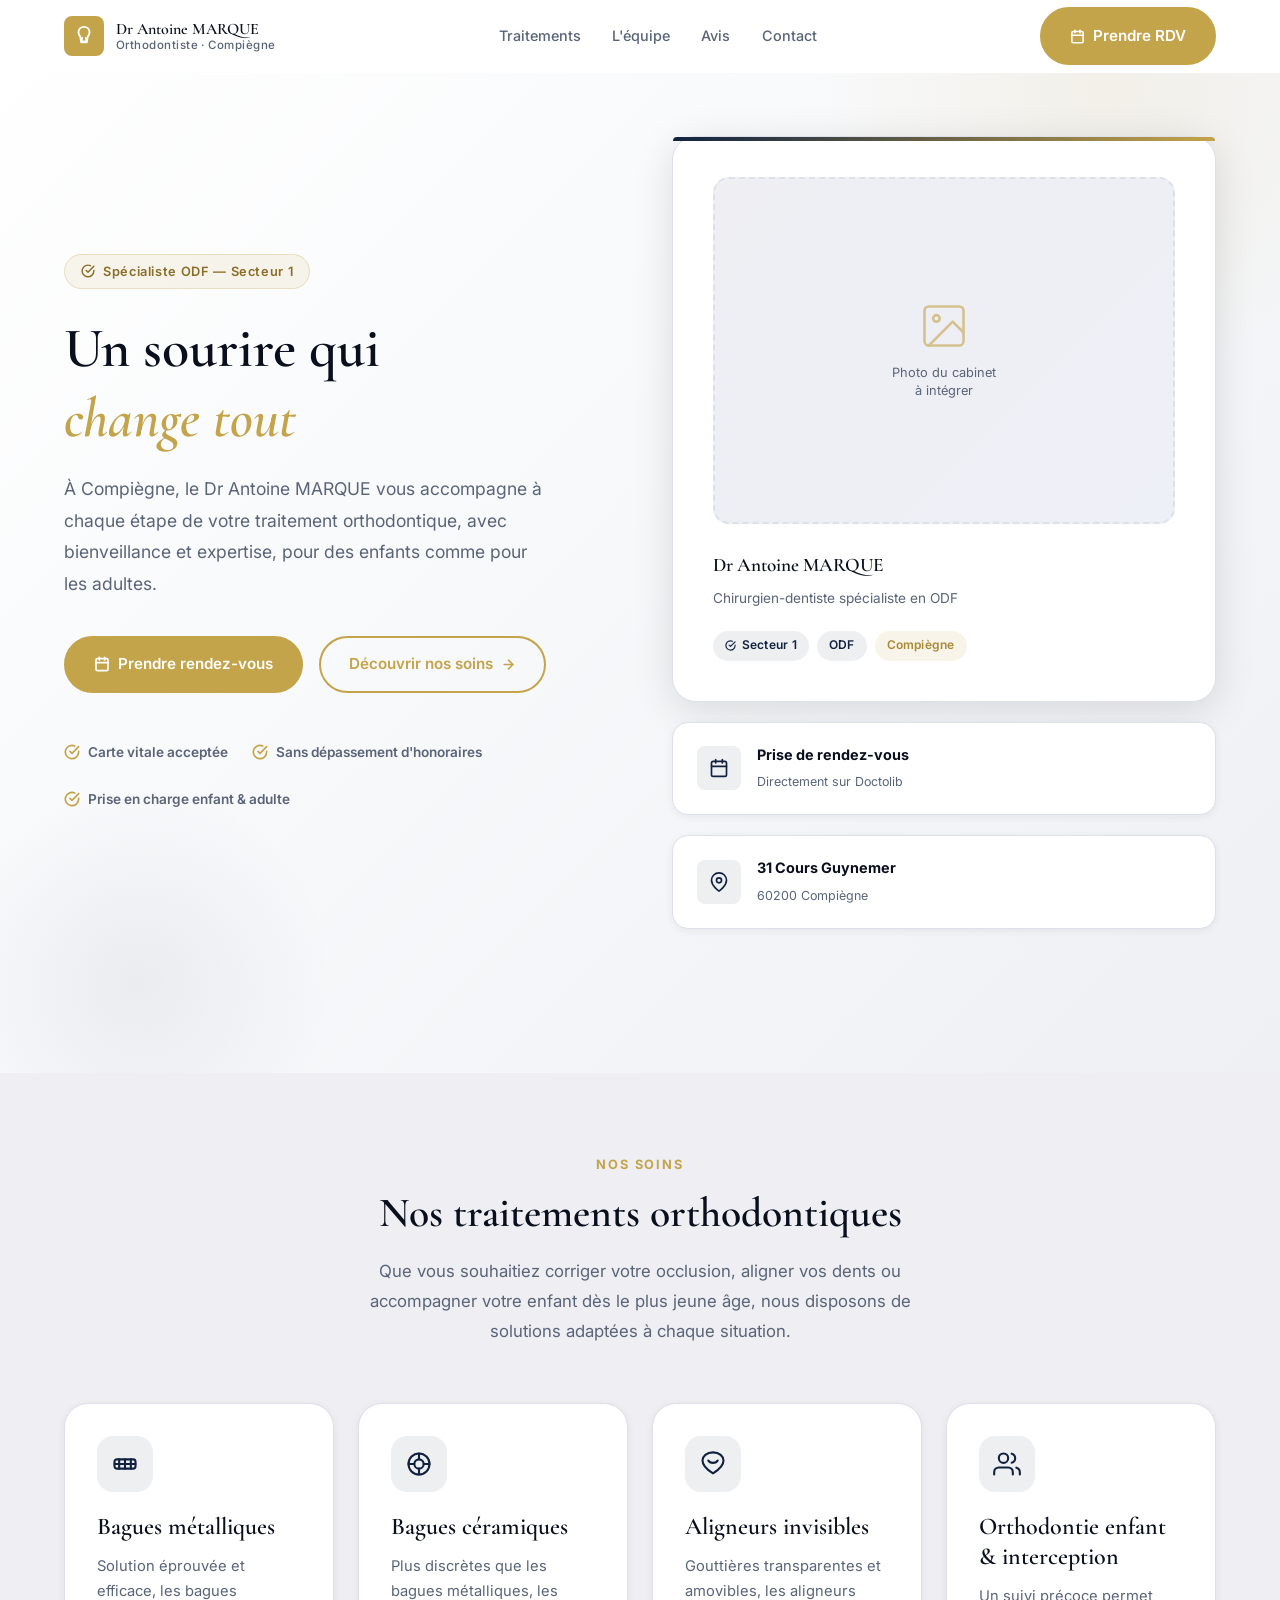
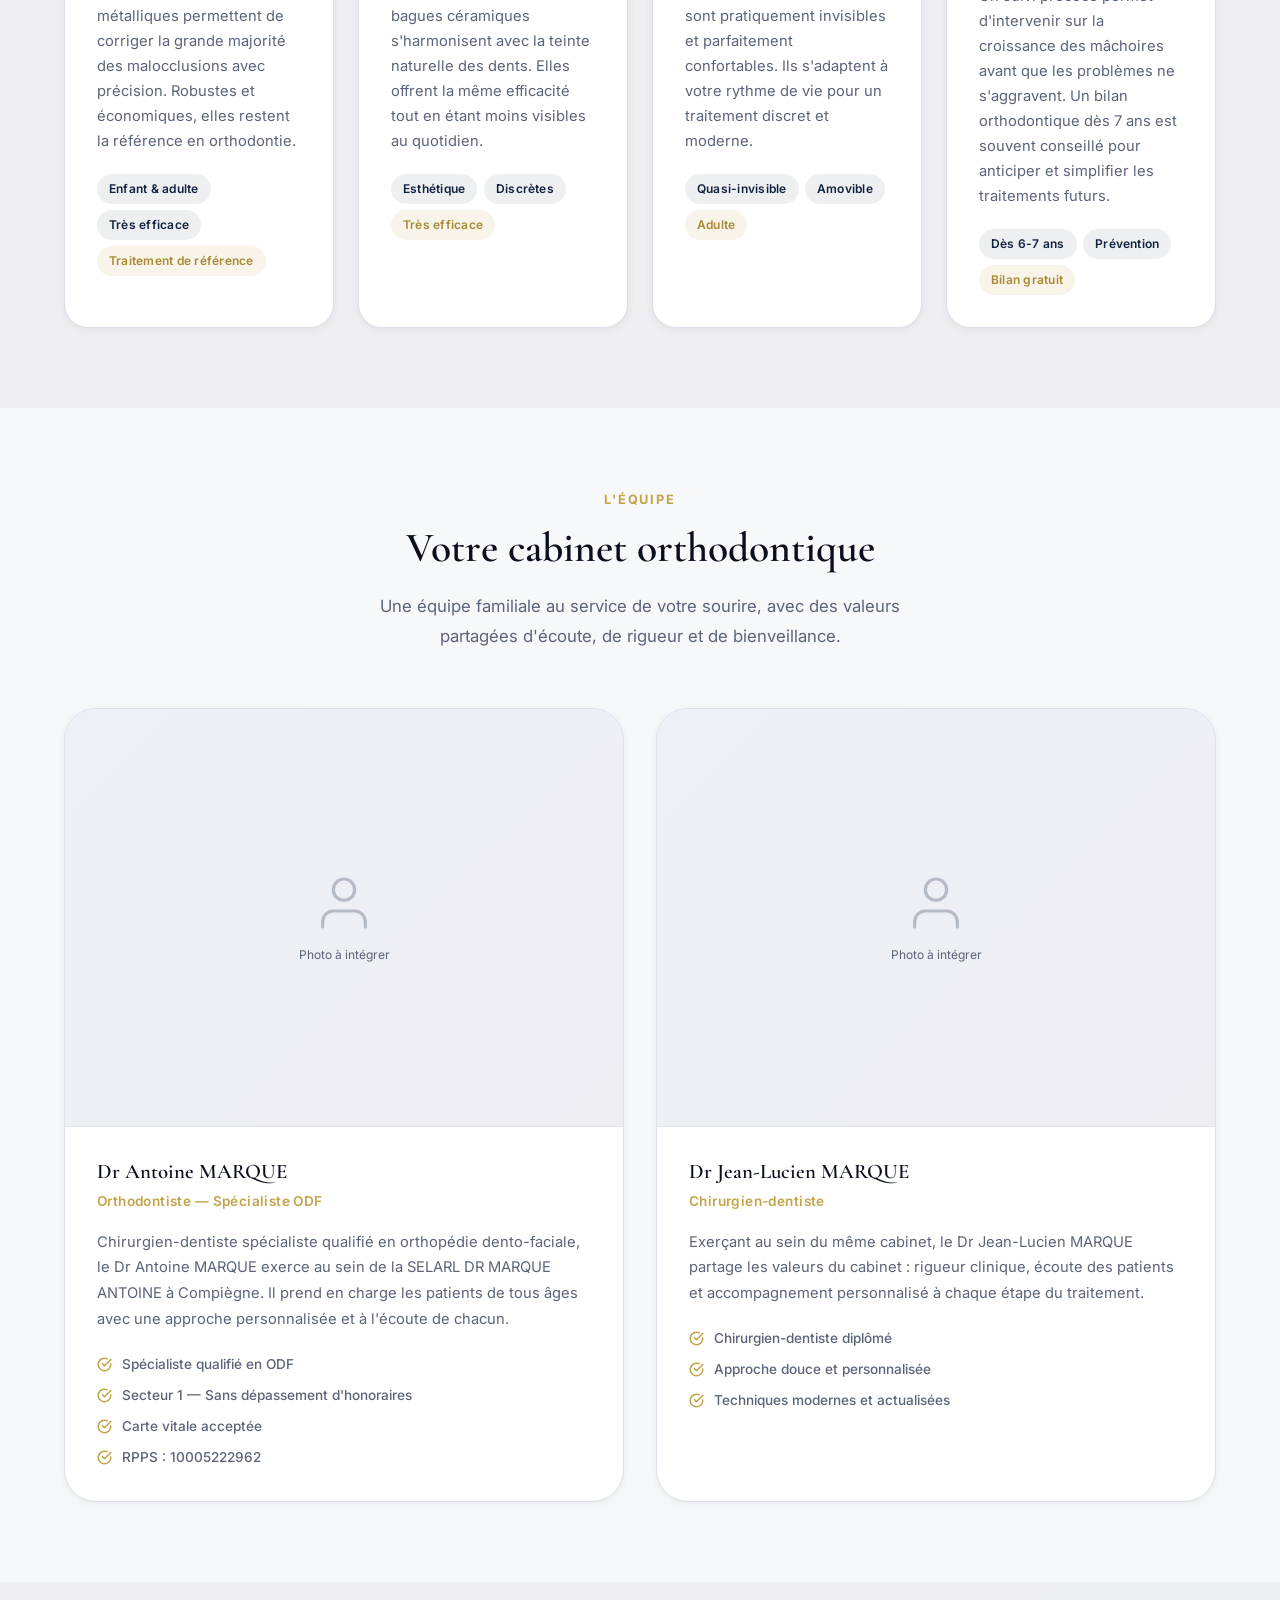
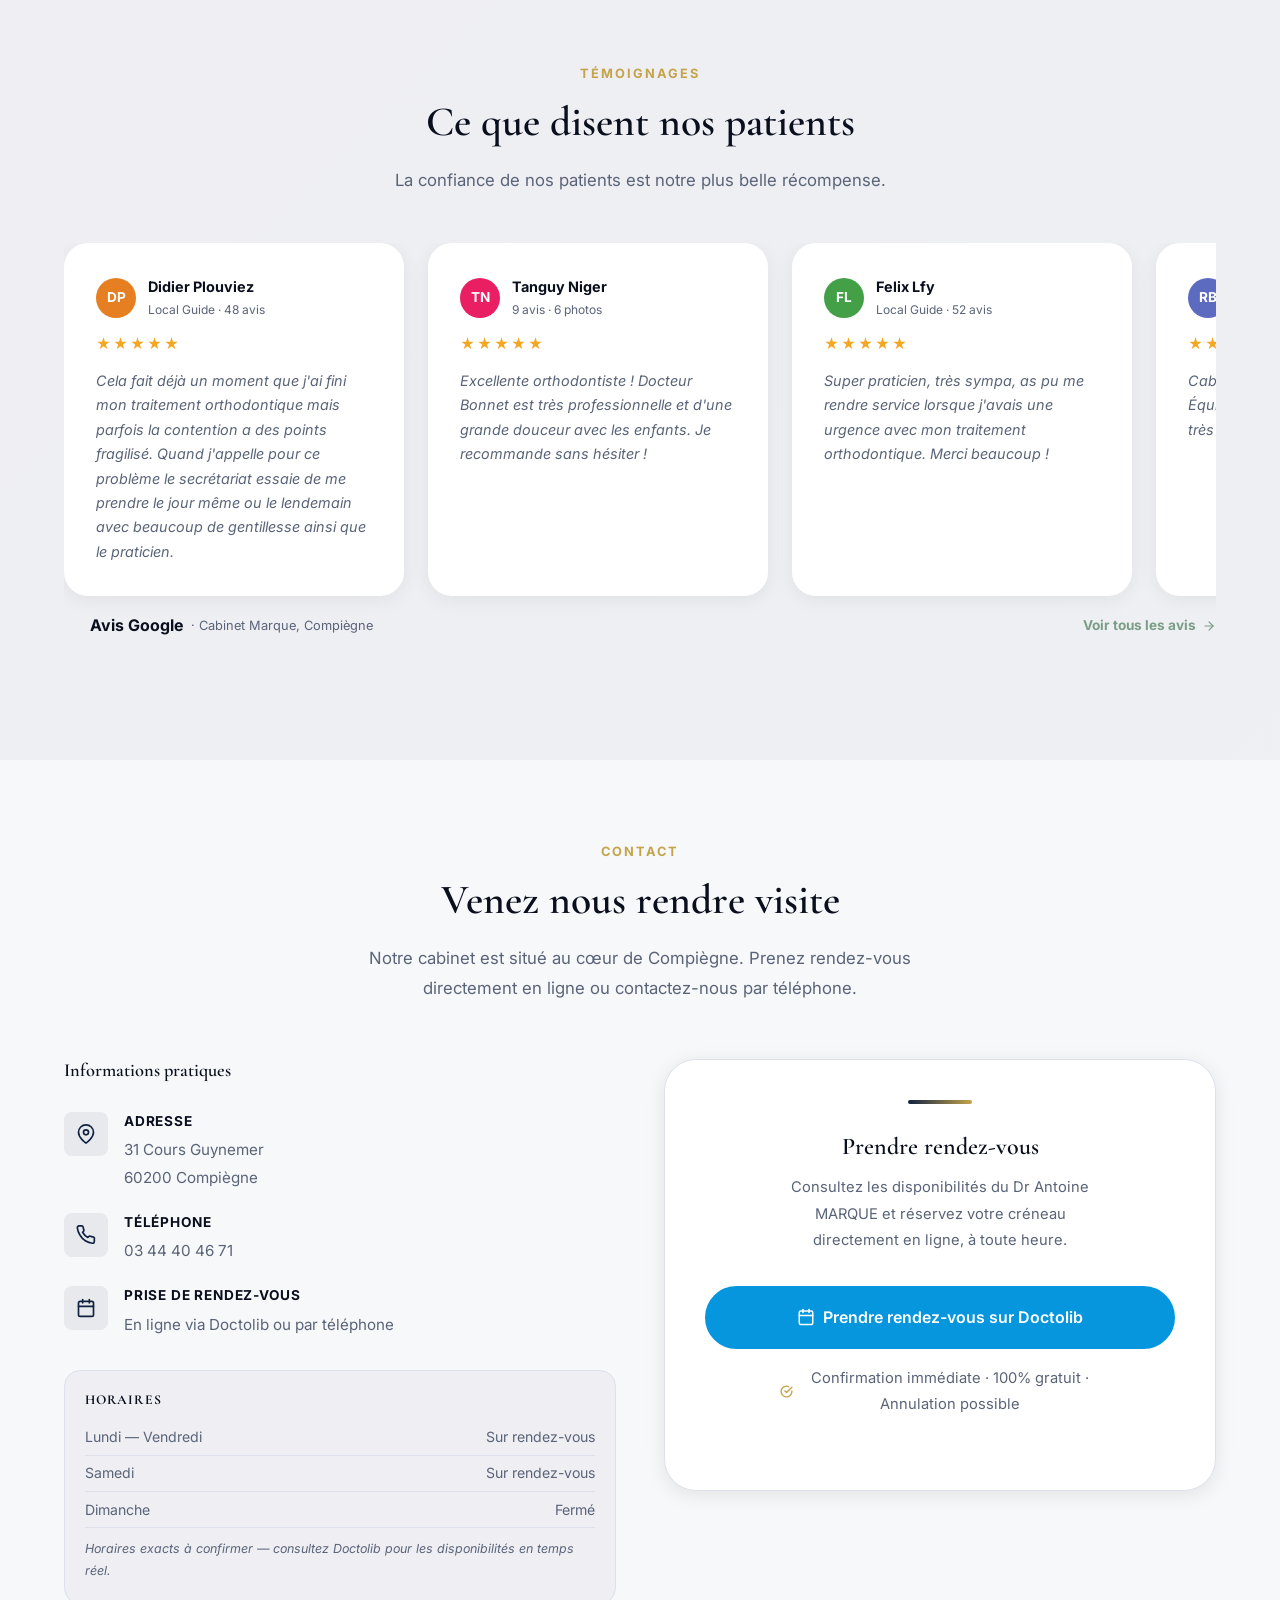
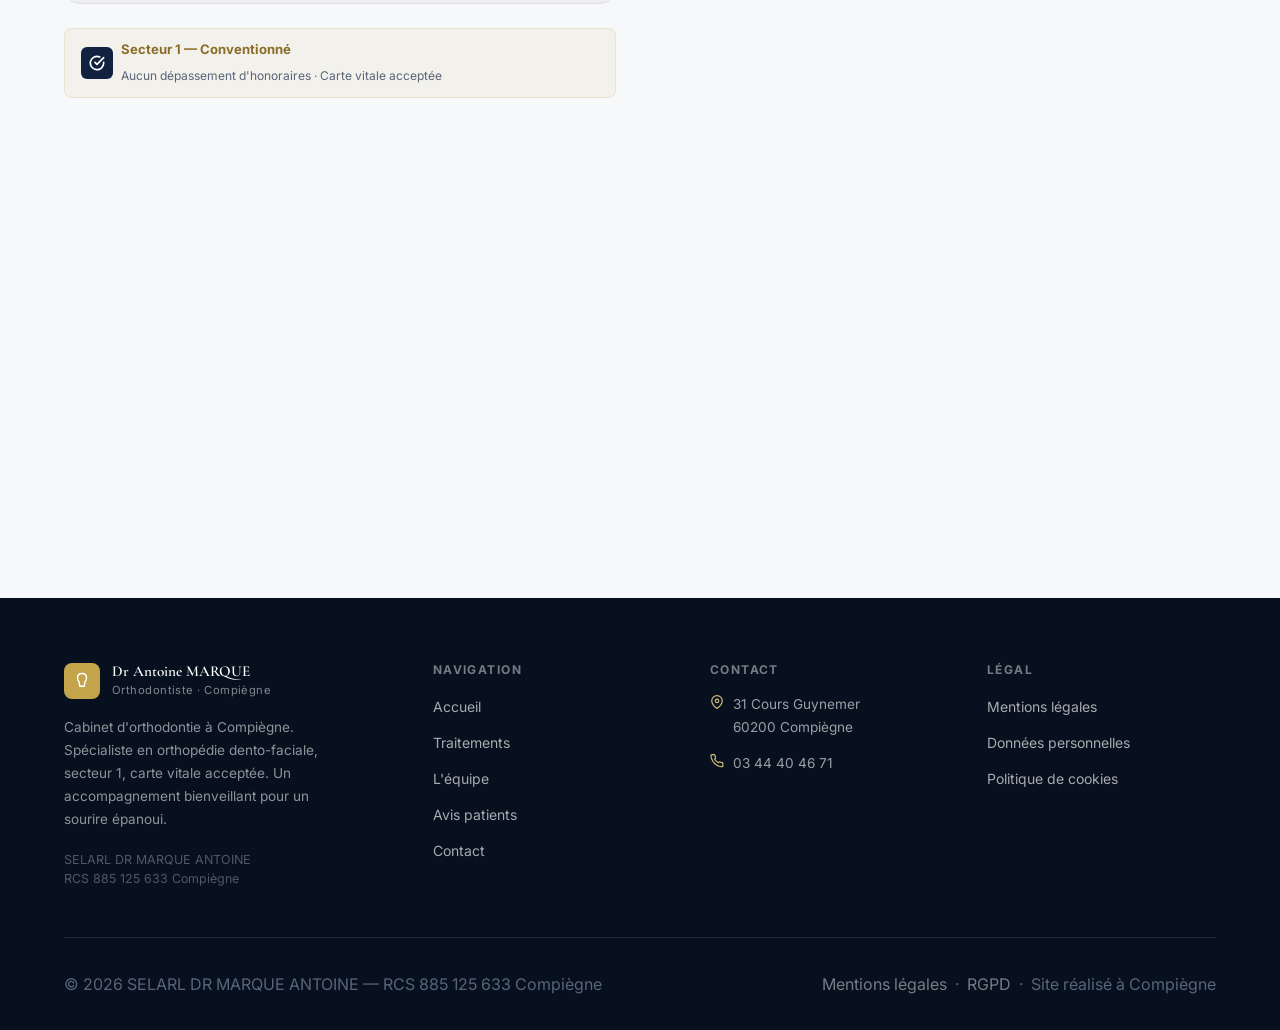
==== commit 9b330ccb: "Add files via upload" ====
--- a/index.html
+++ b/index.html
@@ -3,621 +3,810 @@
 <head>
   <meta charset="UTF-8" />
   <meta name="viewport" content="width=device-width, initial-scale=1.0" />
-  <title>Dr Béranger HAYS — Orthodontiste à Auray (56)</title>
-  <meta name="description" content="Cabinet d'orthodontie du Dr Béranger HAYS à Auray. Traitement orthodontique pour enfants, adolescents et adultes : bagues, aligneurs invisibles, Invisalign. Secteur 1, carte vitale acceptée. Prenez rendez-vous sur Doctolib." />
-  <meta name="keywords" content="orthodontiste Auray, bagues Auray, Invisalign Auray, orthodontie Morbihan, Dr Hays, aligneurs invisibles, traitement orthodontique" />
-  <meta name="author" content="Dr Béranger HAYS" />
+  <meta name="theme-color" content="#7A9E87" />
+
+  <!-- SEO -->
+  <title>Dr Antoine MARQUE — Orthodontiste à Compiègne</title>
+  <meta name="description" content="Cabinet d'orthodontie du Dr Antoine MARQUE à Compiègne. Spécialiste en orthopédie dento-faciale, secteur 1, carte vitale acceptée. Bagues, aligneurs invisibles, orthodontie enfant." />
+  <meta name="keywords" content="orthodontiste Compiègne, bagues invisibles, aligneurs, orthodontie enfant, secteur 1, Dr Marque" />
+  <meta name="robots" content="index, follow" />
+  <link rel="canonical" href="https://dr-marque-orthodontiste.fr/" />
 
   <!-- Open Graph -->
-  <meta property="og:title" content="Dr Béranger HAYS — Orthodontiste à Auray" />
-  <meta property="og:description" content="Cabinet d'orthodontie à Auray. Bagues, aligneurs invisibles, traitement pour tous les âges. Secteur 1." />
   <meta property="og:type" content="website" />
+  <meta property="og:title" content="Dr Antoine MARQUE — Orthodontiste à Compiègne" />
+  <meta property="og:description" content="Cabinet d'orthodontie à Compiègne. Secteur 1, carte vitale acceptée. Prenez rendez-vous sur Doctolib." />
+  <meta property="og:url" content="https://dr-marque-orthodontiste.fr/" />
   <meta property="og:locale" content="fr_FR" />
 
-  <!-- Canonical -->
-  <link rel="canonical" href="https://orthodontie-auray.fr" />
-
-  <!-- Fonts -->
-  <link rel="preconnect" href="https://fonts.googleapis.com" />
-  <link rel="preconnect" href="https://fonts.gstatic.com" crossorigin />
-  <link href="https://fonts.googleapis.com/css2?family=Playfair+Display:ital,wght@0,400;0,600;0,700;1,400&family=Nunito:wght@400;500;600;700;800&display=swap" rel="stylesheet" />
-
-  <!-- Styles -->
-  <link rel="stylesheet" href="styles.css" />
-
-  <!-- Schema.org LocalBusiness + Dentist -->
+  <!-- Schema.org -->
   <script type="application/ld+json">
   {
     "@context": "https://schema.org",
     "@type": ["Dentist", "LocalBusiness"],
-    "name": "Cabinet d'Orthodontie Dr Béranger HAYS",
-    "description": "Cabinet d'orthodontie spécialisé. Traitement orthodontique pour enfants, adolescents et adultes à Auray (Morbihan). Secteur 1.",
-    "url": "https://orthodontie-auray.fr",
-    "telephone": "+33297565611",
+    "name": "Cabinet Orthodontie Dr Antoine MARQUE",
+    "alternateName": "SELARL DR MARQUE ANTOINE",
+    "description": "Cabinet d'orthodontie à Compiègne. Spécialiste en orthopédie dento-faciale.",
+    "url": "https://dr-marque-orthodontiste.fr/",
+    "telephone": "+33344404671",
     "address": {
       "@type": "PostalAddress",
-      "streetAddress": "11 Rue du Colonel André Faure",
-      "addressLocality": "Auray",
-      "postalCode": "56400",
-      "addressCountry": "FR",
-      "addressRegion": "Bretagne"
+      "streetAddress": "31 Cours Guynemer",
+      "addressLocality": "Compiègne",
+      "postalCode": "60200",
+      "addressCountry": "FR"
     },
     "geo": {
       "@type": "GeoCoordinates",
-      "latitude": 47.6686,
-      "longitude": -2.9939
+      "latitude": 49.417887,
+      "longitude": 2.8252111
     },
     "openingHoursSpecification": [
-      { "@type": "OpeningHoursSpecification", "dayOfWeek": ["Monday","Tuesday","Wednesday","Thursday","Friday"], "opens": "09:00", "closes": "18:00" }
+      {
+        "@type": "OpeningHoursSpecification",
+        "dayOfWeek": ["Monday","Tuesday","Wednesday","Thursday","Friday"],
+        "opens": "09:00",
+        "closes": "18:00"
+      }
     ],
-    "priceRange": "€€",
-    "paymentAccepted": "Carte Vitale, CB, Virement",
-    "currenciesAccepted": "EUR",
-    "image": "https://orthodontie-auray.fr/images/cabinet.jpg",
-    "sameAs": ["https://www.doctolib.fr/orthodontiste/auray/beranger-hays-auray-56400"]
+    "priceRange": "Secteur 1 — Sans dépassement d'honoraires",
+    "medicalSpecialty": "Orthopédie dento-faciale",
+    "sameAs": [
+      "https://www.doctolib.fr/orthodontiste/compiegne/antoine-marque"
+    ]
   }
   </script>
+
+  <!-- Fonts -->
+  <link rel="preconnect" href="https://fonts.googleapis.com" />
+  <link rel="preconnect" href="https://fonts.gstatic.com" crossorigin />
+  <link href="https://fonts.googleapis.com/css2?family=Cormorant+Garamond:ital,wght@0,400;0,500;0,600;0,700;1,400;1,600&family=Inter:wght@300;400;500;600;700&display=swap" rel="stylesheet" />
+
+  <link rel="stylesheet" href="styles.css" />
 </head>
+
 <body>
 
-<!-- ===== NAVBAR ===== -->
-<nav id="navbar" role="navigation" aria-label="Navigation principale">
-  <div class="nav-container">
-    <a href="#hero" class="nav-logo" aria-label="Accueil — Dr Béranger HAYS">
-      <div class="nav-logo-icon" aria-hidden="true"><svg width="16" height="16" viewBox="0 0 24 24" fill="none" stroke="currentColor" stroke-width="2.5" stroke-linecap="round" stroke-linejoin="round"><path d="M12 2l2.4 7.4H22l-6.2 4.5L18.2 22 12 17.5 5.8 22l2.4-8.1L2 9.4h7.6z"/></svg></div>
-      <div class="nav-logo-text">
-        <span class="nav-logo-name">Dr Béranger HAYS</span>
-        <span class="nav-logo-sub">Orthodontiste · Auray</span>
+  <!-- =========================================
+       NAVIGATION
+  ========================================= -->
+  <header role="banner">
+    <nav class="navbar" role="navigation" aria-label="Navigation principale">
+      <div class="nav-inner">
+
+        <!-- Logo -->
+        <a href="#" class="nav-logo" aria-label="Dr Antoine MARQUE, Orthodontiste Compiègne — Accueil">
+          <div class="nav-logo-icon" aria-hidden="true">
+            <svg width="22" height="22" viewBox="0 0 24 24" fill="none" stroke="white" stroke-width="2" stroke-linecap="round" stroke-linejoin="round">
+              <path d="M12 2C8.5 2 6 4.5 6 8c0 2 .7 3.8 2 5l1 6h6l1-6c1.3-1.2 2-3 2-5 0-3.5-2.5-6-6-6z"/>
+              <path d="M10 14c0 0-.5 3-1 4h6c-.5-1-1-4-1-4"/>
+            </svg>
+          </div>
+          <div class="nav-logo-text">
+            <span class="nav-logo-name">Dr Antoine MARQUE</span>
+            <span class="nav-logo-subtitle">Orthodontiste · Compiègne</span>
+          </div>
+        </a>
+
+        <!-- Desktop links -->
+        <ul class="nav-links" role="list">
+          <li><a href="#traitements">Traitements</a></li>
+          <li><a href="#equipe">L'équipe</a></li>
+          <li><a href="#avis">Avis</a></li>
+          <li><a href="#contact">Contact</a></li>
+        </ul>
+
+        <!-- CTA -->
+        <div class="nav-cta">
+          <a href="https://www.doctolib.fr/orthodontiste/compiegne/antoine-marque"
+             class="btn btn-primary"
+             target="_blank"
+             rel="noopener noreferrer"
+             aria-label="Prendre rendez-vous sur Doctolib (nouvel onglet)">
+            <svg width="15" height="15" viewBox="0 0 24 24" fill="none" stroke="currentColor" stroke-width="2.5" stroke-linecap="round" stroke-linejoin="round" aria-hidden="true">
+              <rect x="3" y="4" width="18" height="18" rx="2" ry="2"/>
+              <line x1="16" y1="2" x2="16" y2="6"/>
+              <line x1="8" y1="2" x2="8" y2="6"/>
+              <line x1="3" y1="10" x2="21" y2="10"/>
+            </svg>
+            Prendre RDV
+          </a>
+        </div>
+
+        <!-- Burger -->
+        <button class="nav-burger" aria-label="Ouvrir le menu" aria-expanded="false" aria-controls="nav-mobile-menu">
+          <span></span>
+          <span></span>
+          <span></span>
+        </button>
       </div>
-    </a>
-
-    <ul class="nav-links" role="list">
-      <li><a href="#traitements">Traitements</a></li>
-      <li><a href="#equipe">L'équipe</a></li>
-      <li><a href="#avis">Avis</a></li>
-      <li><a href="#contact">Contact</a></li>
-      <li>
-        <a href="https://www.doctolib.fr/orthodontiste/auray/beranger-hays-auray-56400"
-           target="_blank" rel="noopener noreferrer"
-           class="btn-rdv-nav"
-           aria-label="Prendre rendez-vous sur Doctolib (nouvel onglet)">
-          Prendre RDV
-        </a>
-      </li>
-    </ul>
-
-    <button class="burger" id="burger" aria-label="Ouvrir le menu" aria-expanded="false" aria-controls="mobileMenu">
-      <span></span>
-      <span></span>
-      <span></span>
-    </button>
-  </div>
-</nav>
-
-<!-- Mobile Menu -->
-<div class="mobile-menu" id="mobileMenu" role="dialog" aria-label="Menu de navigation" aria-modal="true">
-  <a href="#traitements">Traitements</a>
-  <a href="#equipe">L'équipe</a>
-  <a href="#avis">Avis patients</a>
-  <a href="#contact">Contact</a>
-  <a href="https://www.doctolib.fr/orthodontiste/auray/beranger-hays-auray-56400"
-     target="_blank" rel="noopener noreferrer"
-     class="btn-rdv-mobile">
-    Prendre rendez-vous
-  </a>
-</div>
-
-
-<!-- ===== HERO ===== -->
-<section id="hero" aria-label="Accueil">
-  <div class="hero-bg-shape" aria-hidden="true"></div>
-  <div class="hero-bg-shape-2" aria-hidden="true"></div>
-
-  <div class="container hero-grid">
-    <!-- Left: Text -->
-    <div class="hero-content">
-      <div class="hero-badge" aria-label="Cabinet actif depuis 2019">
-        <span class="hero-badge-dot" aria-hidden="true"></span>
-        Cabinet ouvert depuis 2019 · Auray, Bretagne
+    </nav>
+
+    <!-- Mobile menu -->
+    <div class="nav-mobile" id="nav-mobile-menu" role="dialog" aria-label="Menu mobile">
+      <a href="#traitements">Traitements</a>
+      <a href="#equipe">L'équipe</a>
+      <a href="#avis">Avis</a>
+      <a href="#contact">Contact</a>
+      <a href="https://www.doctolib.fr/orthodontiste/compiegne/antoine-marque"
+         class="btn btn-primary"
+         target="_blank"
+         rel="noopener noreferrer">
+        Prendre rendez-vous sur Doctolib
+      </a>
+    </div>
+  </header>
+
+
+  <main>
+
+    <!-- =========================================
+         HERO
+    ========================================= -->
+    <section class="hero" id="accueil" aria-labelledby="hero-title">
+      <div class="hero-inner">
+
+        <!-- Left content -->
+        <div class="hero-content">
+          <div class="hero-badge reveal">
+            <svg width="14" height="14" viewBox="0 0 24 24" fill="none" stroke="currentColor" stroke-width="2.5" stroke-linecap="round" stroke-linejoin="round" aria-hidden="true">
+              <path d="M22 11.08V12a10 10 0 1 1-5.93-9.14"/>
+              <polyline points="22 4 12 14.01 9 11.01"/>
+            </svg>
+            Spécialiste ODF — Secteur 1
+          </div>
+
+          <h1 id="hero-title" class="hero-title reveal reveal-delay-1">
+            Un sourire qui<br /><em>change tout</em>
+          </h1>
+
+          <p class="hero-desc reveal reveal-delay-2">
+            À Compiègne, le Dr Antoine MARQUE vous accompagne à chaque étape de votre traitement orthodontique, avec bienveillance et expertise, pour des enfants comme pour les adultes.
+          </p>
+
+          <div class="hero-actions reveal reveal-delay-3">
+            <a href="https://www.doctolib.fr/orthodontiste/compiegne/antoine-marque"
+               class="btn btn-primary"
+               target="_blank"
+               rel="noopener noreferrer"
+               aria-label="Prendre rendez-vous sur Doctolib">
+              <svg width="16" height="16" viewBox="0 0 24 24" fill="none" stroke="currentColor" stroke-width="2.5" stroke-linecap="round" stroke-linejoin="round" aria-hidden="true">
+                <rect x="3" y="4" width="18" height="18" rx="2" ry="2"/>
+                <line x1="16" y1="2" x2="16" y2="6"/>
+                <line x1="8" y1="2" x2="8" y2="6"/>
+                <line x1="3" y1="10" x2="21" y2="10"/>
+              </svg>
+              Prendre rendez-vous
+            </a>
+            <a href="#traitements" class="btn btn-outline" aria-label="Découvrir nos traitements">
+              Découvrir nos soins
+              <svg width="15" height="15" viewBox="0 0 24 24" fill="none" stroke="currentColor" stroke-width="2.5" stroke-linecap="round" stroke-linejoin="round" aria-hidden="true">
+                <line x1="5" y1="12" x2="19" y2="12"/>
+                <polyline points="12 5 19 12 12 19"/>
+              </svg>
+            </a>
+          </div>
+
+          <div class="hero-trust reveal reveal-delay-4">
+            <div class="hero-trust-item">
+              <svg width="16" height="16" viewBox="0 0 24 24" fill="none" stroke="currentColor" stroke-width="2.5" stroke-linecap="round" stroke-linejoin="round" aria-hidden="true">
+                <path d="M22 11.08V12a10 10 0 1 1-5.93-9.14"/>
+                <polyline points="22 4 12 14.01 9 11.01"/>
+              </svg>
+              Carte vitale acceptée
+            </div>
+            <div class="hero-trust-item">
+              <svg width="16" height="16" viewBox="0 0 24 24" fill="none" stroke="currentColor" stroke-width="2.5" stroke-linecap="round" stroke-linejoin="round" aria-hidden="true">
+                <path d="M22 11.08V12a10 10 0 1 1-5.93-9.14"/>
+                <polyline points="22 4 12 14.01 9 11.01"/>
+              </svg>
+              Sans dépassement d'honoraires
+            </div>
+            <div class="hero-trust-item">
+              <svg width="16" height="16" viewBox="0 0 24 24" fill="none" stroke="currentColor" stroke-width="2.5" stroke-linecap="round" stroke-linejoin="round" aria-hidden="true">
+                <path d="M22 11.08V12a10 10 0 1 1-5.93-9.14"/>
+                <polyline points="22 4 12 14.01 9 11.01"/>
+              </svg>
+              Prise en charge enfant &amp; adulte
+            </div>
+          </div>
+        </div>
+
+        <!-- Right visual -->
+        <div class="hero-visual" aria-hidden="true">
+          <div class="hero-card-main reveal reveal-delay-1">
+            <div class="hero-photo-placeholder" role="img" aria-label="Photo du cabinet — à venir">
+              <svg width="52" height="52" viewBox="0 0 24 24" fill="none" stroke="currentColor" stroke-width="1.2" stroke-linecap="round" stroke-linejoin="round">
+                <rect x="3" y="3" width="18" height="18" rx="2" ry="2"/>
+                <circle cx="8.5" cy="8.5" r="1.5"/>
+                <polyline points="21 15 16 10 5 21"/>
+              </svg>
+              <p>Photo du cabinet<br />à intégrer</p>
+            </div>
+            <p class="hero-card-name">Dr Antoine MARQUE</p>
+            <p class="hero-card-title">Chirurgien-dentiste spécialiste en ODF</p>
+            <div class="hero-card-tags">
+              <span class="tag">
+                <svg width="11" height="11" viewBox="0 0 24 24" fill="none" stroke="currentColor" stroke-width="2.5" stroke-linecap="round" stroke-linejoin="round" aria-hidden="true"><path d="M22 11.08V12a10 10 0 1 1-5.93-9.14"/><polyline points="22 4 12 14.01 9 11.01"/></svg>
+                Secteur 1
+              </span>
+              <span class="tag">ODF</span>
+              <span class="tag tag-terra">Compiègne</span>
+            </div>
+          </div>
+
+          <div class="hero-card-small reveal reveal-delay-2">
+            <div class="hero-card-small-icon">
+              <svg width="20" height="20" viewBox="0 0 24 24" fill="none" stroke="currentColor" stroke-width="2" stroke-linecap="round" stroke-linejoin="round" aria-hidden="true">
+                <rect x="3" y="4" width="18" height="18" rx="2" ry="2"/>
+                <line x1="16" y1="2" x2="16" y2="6"/>
+                <line x1="8" y1="2" x2="8" y2="6"/>
+                <line x1="3" y1="10" x2="21" y2="10"/>
+              </svg>
+            </div>
+            <div class="hero-card-small-text">
+              <strong>Prise de rendez-vous</strong>
+              <span>Directement sur Doctolib</span>
+            </div>
+          </div>
+
+          <div class="hero-card-small reveal reveal-delay-3">
+            <div class="hero-card-small-icon">
+              <svg width="20" height="20" viewBox="0 0 24 24" fill="none" stroke="currentColor" stroke-width="2" stroke-linecap="round" stroke-linejoin="round" aria-hidden="true">
+                <path d="M21 10c0 7-9 13-9 13s-9-6-9-13a9 9 0 0 1 18 0z"/>
+                <circle cx="12" cy="10" r="3"/>
+              </svg>
+            </div>
+            <div class="hero-card-small-text">
+              <strong>31 Cours Guynemer</strong>
+              <span>60200 Compiègne</span>
+            </div>
+          </div>
+        </div>
+
       </div>
-
-      <h1 class="hero-title">
-        Un sourire qui<br>
-        <em>change tout</em>
-      </h1>
-
-      <p class="hero-subtitle">
-        Le Dr Béranger HAYS vous accompagne à chaque étape de votre traitement orthodontique — avec bienveillance, expertise et des techniques modernes adaptées à tous les âges.
-      </p>
-
-      <div class="hero-ctas">
-        <a href="https://www.doctolib.fr/orthodontiste/auray/beranger-hays-auray-56400"
-           target="_blank" rel="noopener noreferrer"
-           class="btn-primary"
-           aria-label="Prendre rendez-vous sur Doctolib">
-          <svg width="16" height="16" viewBox="0 0 24 24" fill="none" stroke="currentColor" stroke-width="2" stroke-linecap="round" stroke-linejoin="round" style="flex-shrink:0"><rect x="3" y="4" width="18" height="18" rx="2" ry="2"/><line x1="16" y1="2" x2="16" y2="6"/><line x1="8" y1="2" x2="8" y2="6"/><line x1="3" y1="10" x2="21" y2="10"/></svg> Prendre rendez-vous
-        </a>
-        <a href="#traitements" class="btn-secondary" aria-label="Découvrir nos soins">
-          <svg width="16" height="16" viewBox="0 0 24 24" fill="none" stroke="currentColor" stroke-width="2" stroke-linecap="round" stroke-linejoin="round" style="flex-shrink:0"><line x1="12" y1="5" x2="12" y2="19"/><polyline points="19 12 12 19 5 12"/></svg> Découvrir nos soins
-        </a>
+    </section>
+
+
+    <!-- =========================================
+         TRAITEMENTS
+    ========================================= -->
+    <section class="treatments" id="traitements" aria-labelledby="traitements-title">
+      <div class="container">
+        <div class="treatments-header">
+          <p class="section-label">Nos soins</p>
+          <h2 id="traitements-title" class="section-title reveal">Nos traitements orthodontiques</h2>
+          <p class="section-subtitle reveal reveal-delay-1">
+            Que vous souhaitiez corriger votre occlusion, aligner vos dents ou accompagner votre enfant dès le plus jeune âge, nous disposons de solutions adaptées à chaque situation.
+          </p>
+        </div>
+
+        <div class="treatments-grid">
+
+          <!-- Bagues métalliques -->
+          <article class="treatment-card reveal" aria-label="Bagues métalliques">
+            <div class="treatment-icon" aria-hidden="true">
+              <svg width="28" height="28" viewBox="0 0 24 24" fill="none" stroke="currentColor" stroke-width="1.8" stroke-linecap="round" stroke-linejoin="round">
+                <rect x="3" y="8" width="18" height="8" rx="2"/>
+                <line x1="7" y1="8" x2="7" y2="16"/>
+                <line x1="12" y1="8" x2="12" y2="16"/>
+                <line x1="17" y1="8" x2="17" y2="16"/>
+                <line x1="3" y1="12" x2="21" y2="12"/>
+              </svg>
+            </div>
+            <h3>Bagues métalliques</h3>
+            <p>
+              Solution éprouvée et efficace, les bagues métalliques permettent de corriger la grande majorité des malocclusions avec précision. Robustes et économiques, elles restent la référence en orthodontie.
+            </p>
+            <div class="treatment-tags">
+              <span class="tag">Enfant &amp; adulte</span>
+              <span class="tag">Très efficace</span>
+              <span class="tag tag-terra">Traitement de référence</span>
+            </div>
+          </article>
+
+          <!-- Bagues céramiques -->
+          <article class="treatment-card reveal reveal-delay-1" aria-label="Bagues céramiques">
+            <div class="treatment-icon" aria-hidden="true">
+              <svg width="28" height="28" viewBox="0 0 24 24" fill="none" stroke="currentColor" stroke-width="1.8" stroke-linecap="round" stroke-linejoin="round">
+                <circle cx="12" cy="12" r="9"/>
+                <circle cx="12" cy="12" r="4"/>
+                <line x1="12" y1="3" x2="12" y2="8"/>
+                <line x1="12" y1="16" x2="12" y2="21"/>
+                <line x1="3" y1="12" x2="8" y2="12"/>
+                <line x1="16" y1="12" x2="21" y2="12"/>
+              </svg>
+            </div>
+            <h3>Bagues céramiques</h3>
+            <p>
+              Plus discrètes que les bagues métalliques, les bagues céramiques s'harmonisent avec la teinte naturelle des dents. Elles offrent la même efficacité tout en étant moins visibles au quotidien.
+            </p>
+            <div class="treatment-tags">
+              <span class="tag">Esthétique</span>
+              <span class="tag">Discrètes</span>
+              <span class="tag tag-terra">Très efficace</span>
+            </div>
+          </article>
+
+          <!-- Aligneurs invisibles -->
+          <article class="treatment-card reveal reveal-delay-2" aria-label="Aligneurs invisibles">
+            <div class="treatment-icon" aria-hidden="true">
+              <svg width="28" height="28" viewBox="0 0 24 24" fill="none" stroke="currentColor" stroke-width="1.8" stroke-linecap="round" stroke-linejoin="round">
+                <path d="M12 2C6.5 2 3 5.5 3 9c0 5 4 8 9 11 5-3 9-6 9-11 0-3.5-3.5-7-9-7z"/>
+                <path d="M8 9c0 0 1 2 4 2s4-2 4-2"/>
+              </svg>
+            </div>
+            <h3>Aligneurs invisibles</h3>
+            <p>
+              Gouttières transparentes et amovibles, les aligneurs sont pratiquement invisibles et parfaitement confortables. Ils s'adaptent à votre rythme de vie pour un traitement discret et moderne.
+            </p>
+            <div class="treatment-tags">
+              <span class="tag">Quasi-invisible</span>
+              <span class="tag">Amovible</span>
+              <span class="tag tag-terra">Adulte</span>
+            </div>
+          </article>
+
+          <!-- Orthodontie enfant -->
+          <article class="treatment-card reveal reveal-delay-3" aria-label="Orthodontie enfant et interception">
+            <div class="treatment-icon" aria-hidden="true">
+              <svg width="28" height="28" viewBox="0 0 24 24" fill="none" stroke="currentColor" stroke-width="1.8" stroke-linecap="round" stroke-linejoin="round">
+                <path d="M17 21v-2a4 4 0 0 0-4-4H5a4 4 0 0 0-4 4v2"/>
+                <circle cx="9" cy="7" r="4"/>
+                <path d="M23 21v-2a4 4 0 0 0-3-3.87"/>
+                <path d="M16 3.13a4 4 0 0 1 0 7.75"/>
+              </svg>
+            </div>
+            <h3>Orthodontie enfant &amp; interception</h3>
+            <p>
+              Un suivi précoce permet d'intervenir sur la croissance des mâchoires avant que les problèmes ne s'aggravent. Un bilan orthodontique dès 7 ans est souvent conseillé pour anticiper et simplifier les traitements futurs.
+            </p>
+            <div class="treatment-tags">
+              <span class="tag">Dès 6-7 ans</span>
+              <span class="tag">Prévention</span>
+              <span class="tag tag-terra">Bilan gratuit</span>
+            </div>
+          </article>
+
+        </div>
       </div>
+    </section>
+
+
+    <!-- =========================================
+         ÉQUIPE
+    ========================================= -->
+    <section class="team" id="equipe" aria-labelledby="equipe-title">
+      <div class="container">
+        <div class="team-header">
+          <p class="section-label">L'équipe</p>
+          <h2 id="equipe-title" class="section-title reveal">Votre cabinet orthodontique</h2>
+          <p class="section-subtitle reveal reveal-delay-1" style="margin: 0 auto 0;">
+            Une équipe familiale au service de votre sourire, avec des valeurs partagées d'écoute, de rigueur et de bienveillance.
+          </p>
+        </div>
+
+        <div class="team-grid">
+
+          <!-- Dr Antoine MARQUE -->
+          <article class="team-card reveal" aria-label="Profil Dr Antoine MARQUE">
+            <div class="team-photo" role="img" aria-label="Portrait Dr Antoine MARQUE — à venir">
+              <svg width="64" height="64" viewBox="0 0 24 24" fill="none" stroke="currentColor" stroke-width="1.2" stroke-linecap="round" stroke-linejoin="round">
+                <path d="M20 21v-2a4 4 0 0 0-4-4H8a4 4 0 0 0-4 4v2"/>
+                <circle cx="12" cy="7" r="4"/>
+              </svg>
+              <p class="team-photo-label">Photo à intégrer</p>
+            </div>
+            <div class="team-info">
+              <h3 class="team-name">Dr Antoine MARQUE</h3>
+              <p class="team-role">Orthodontiste — Spécialiste ODF</p>
+              <p class="team-desc">
+                Chirurgien-dentiste spécialiste qualifié en orthopédie dento-faciale, le Dr Antoine MARQUE exerce au sein de la SELARL DR MARQUE ANTOINE à Compiègne. Il prend en charge les patients de tous âges avec une approche personnalisée et à l'écoute de chacun.
+              </p>
+              <div class="team-credentials">
+                <div class="credential-item">
+                  <svg width="15" height="15" viewBox="0 0 24 24" fill="none" stroke="currentColor" stroke-width="2.5" stroke-linecap="round" stroke-linejoin="round" aria-hidden="true"><path d="M22 11.08V12a10 10 0 1 1-5.93-9.14"/><polyline points="22 4 12 14.01 9 11.01"/></svg>
+                  Spécialiste qualifié en ODF
+                </div>
+                <div class="credential-item">
+                  <svg width="15" height="15" viewBox="0 0 24 24" fill="none" stroke="currentColor" stroke-width="2.5" stroke-linecap="round" stroke-linejoin="round" aria-hidden="true"><path d="M22 11.08V12a10 10 0 1 1-5.93-9.14"/><polyline points="22 4 12 14.01 9 11.01"/></svg>
+                  Secteur 1 — Sans dépassement d'honoraires
+                </div>
+                <div class="credential-item">
+                  <svg width="15" height="15" viewBox="0 0 24 24" fill="none" stroke="currentColor" stroke-width="2.5" stroke-linecap="round" stroke-linejoin="round" aria-hidden="true"><path d="M22 11.08V12a10 10 0 1 1-5.93-9.14"/><polyline points="22 4 12 14.01 9 11.01"/></svg>
+                  Carte vitale acceptée
+                </div>
+                <div class="credential-item">
+                  <svg width="15" height="15" viewBox="0 0 24 24" fill="none" stroke="currentColor" stroke-width="2.5" stroke-linecap="round" stroke-linejoin="round" aria-hidden="true"><path d="M22 11.08V12a10 10 0 1 1-5.93-9.14"/><polyline points="22 4 12 14.01 9 11.01"/></svg>
+                  RPPS : 10005222962
+                </div>
+              </div>
+            </div>
+          </article>
+
+          <!-- Dr Jean-Lucien MARQUE -->
+          <article class="team-card reveal reveal-delay-1" aria-label="Profil Dr Jean-Lucien MARQUE">
+            <div class="team-photo" role="img" aria-label="Portrait Dr Jean-Lucien MARQUE — à venir">
+              <svg width="64" height="64" viewBox="0 0 24 24" fill="none" stroke="currentColor" stroke-width="1.2" stroke-linecap="round" stroke-linejoin="round">
+                <path d="M20 21v-2a4 4 0 0 0-4-4H8a4 4 0 0 0-4 4v2"/>
+                <circle cx="12" cy="7" r="4"/>
+              </svg>
+              <p class="team-photo-label">Photo à intégrer</p>
+            </div>
+            <div class="team-info">
+              <h3 class="team-name">Dr Jean-Lucien MARQUE</h3>
+              <p class="team-role">Chirurgien-dentiste</p>
+              <p class="team-desc">
+                Exerçant au sein du même cabinet, le Dr Jean-Lucien MARQUE partage les valeurs du cabinet : rigueur clinique, écoute des patients et accompagnement personnalisé à chaque étape du traitement.
+              </p>
+              <div class="team-credentials">
+                <div class="credential-item">
+                  <svg width="15" height="15" viewBox="0 0 24 24" fill="none" stroke="currentColor" stroke-width="2.5" stroke-linecap="round" stroke-linejoin="round" aria-hidden="true"><path d="M22 11.08V12a10 10 0 1 1-5.93-9.14"/><polyline points="22 4 12 14.01 9 11.01"/></svg>
+                  Chirurgien-dentiste diplômé
+                </div>
+                <div class="credential-item">
+                  <svg width="15" height="15" viewBox="0 0 24 24" fill="none" stroke="currentColor" stroke-width="2.5" stroke-linecap="round" stroke-linejoin="round" aria-hidden="true"><path d="M22 11.08V12a10 10 0 1 1-5.93-9.14"/><polyline points="22 4 12 14.01 9 11.01"/></svg>
+                  Approche douce et personnalisée
+                </div>
+                <div class="credential-item">
+                  <svg width="15" height="15" viewBox="0 0 24 24" fill="none" stroke="currentColor" stroke-width="2.5" stroke-linecap="round" stroke-linejoin="round" aria-hidden="true"><path d="M22 11.08V12a10 10 0 1 1-5.93-9.14"/><polyline points="22 4 12 14.01 9 11.01"/></svg>
+                  Techniques modernes et actualisées
+                </div>
+              </div>
+            </div>
+          </article>
+
+        </div>
+      </div>
+    </section>
+
+
+    <!-- =========================================
+         TÉMOIGNAGES
+    ========================================= -->
+    <section class="testimonials" id="avis" aria-labelledby="avis-title">
+      <div class="container">
+        <div class="testimonials-header">
+          <p class="section-label">Témoignages</p>
+          <h2 id="avis-title" class="section-title reveal">Ce que disent nos patients</h2>
+          <p class="section-subtitle reveal reveal-delay-1" style="margin: 0 auto 0;">
+            La confiance de nos patients est notre plus belle récompense.
+          </p>
+        </div>
+
+        <!-- Carrousel avis Google réels -->
+        <div class="reviews-carousel-wrapper reveal reveal-delay-2">
+          <div class="reviews-track" id="reviewsTrack">
+
+            <article class="review-card">
+              <div class="review-header">
+                <div class="review-avatar" style="background:#E67E22">DP</div>
+                <div>
+                  <div class="review-name">Didier Plouviez</div>
+                  <div class="review-meta">Local Guide · 48 avis</div>
+                </div>
+              </div>
+              <div class="review-stars">★★★★★</div>
+              <p class="review-text">Cela fait déjà un moment que j'ai fini mon traitement orthodontique mais parfois la contention a des points fragilisé. Quand j'appelle pour ce problème le secrétariat essaie de me prendre le jour même ou le lendemain avec beaucoup de gentillesse ainsi que le praticien.</p>
+            </article>
+
+            <article class="review-card">
+              <div class="review-header">
+                <div class="review-avatar" style="background:#E91E63">TN</div>
+                <div>
+                  <div class="review-name">Tanguy Niger</div>
+                  <div class="review-meta">9 avis · 6 photos</div>
+                </div>
+              </div>
+              <div class="review-stars">★★★★★</div>
+              <p class="review-text">Excellente orthodontiste ! Docteur Bonnet est très professionnelle et d'une grande douceur avec les enfants. Je recommande sans hésiter !</p>
+            </article>
+
+            <article class="review-card">
+              <div class="review-header">
+                <div class="review-avatar" style="background:#43A047">FL</div>
+                <div>
+                  <div class="review-name">Felix Lfy</div>
+                  <div class="review-meta">Local Guide · 52 avis</div>
+                </div>
+              </div>
+              <div class="review-stars">★★★★★</div>
+              <p class="review-text">Super praticien, très sympa, as pu me rendre service lorsque j'avais une urgence avec mon traitement orthodontique. Merci beaucoup !</p>
+            </article>
+
+            <article class="review-card">
+              <div class="review-header">
+                <div class="review-avatar" style="background:#5C6BC0">RB</div>
+                <div>
+                  <div class="review-name">Rodolphe Burgevin</div>
+                  <div class="review-meta">7 avis</div>
+                </div>
+              </div>
+              <div class="review-stars">★★★★★</div>
+              <p class="review-text">Cabinet d'orthodontie au top. Équipement dernier cri, le Dr Bonnet est très professionnelle. Je recommande</p>
+            </article>
+
+            <article class="review-card">
+              <div class="review-header">
+                <div class="review-avatar" style="background:#FF7043">S</div>
+                <div>
+                  <div class="review-name">Sarah'</div>
+                  <div class="review-meta">Local Guide · 43 avis</div>
+                </div>
+              </div>
+              <div class="review-stars">★★★★★</div>
+              <p class="review-text">Professionnel qui explique bien aux enfants la problématique puis comment la résoudre au mieux. Il est à l'écoute, doux et patient.</p>
+            </article>
+
+            <article class="review-card">
+              <div class="review-header">
+                <div class="review-avatar" style="background:#EC407A">VD</div>
+                <div>
+                  <div class="review-name">Vanessa Dufey</div>
+                  <div class="review-meta">5 avis</div>
+                </div>
+              </div>
+              <div class="review-stars">★★★★★</div>
+              <p class="review-text">Orthodontiste et Secrétaire très sympathiques. Merci d'avoir pris mon enfant en urgence alors qu'elle n'est pas suivie chez vous.</p>
+            </article>
+
+          </div>
+
+          <div class="reviews-footer">
+            <div class="reviews-google-badge">
+              <svg width="18" height="18" viewBox="0 0 24 24" fill="none" stroke="var(--color-primary)" stroke-width="2"><circle cx="12" cy="12" r="10"/><line x1="2" y1="12" x2="22" y2="12"/><path d="M12 2a15.3 15.3 0 014 10 15.3 15.3 0 01-4 10 15.3 15.3 0 01-4-10 15.3 15.3 0 014-10z"/></svg>
+              <strong>Avis Google</strong>
+              <span>· Cabinet Marque, Compiègne</span>
+            </div>
+            <a href="https://www.google.com/maps/place/Marque+Jean-Lucien/@49.4201153,2.8251904,17z/data=!4m8!3m7!1s0x47e7d686c55157fb:0x15c7ff216af6a349!8m2!3d49.4201153!4d2.8251904!9m1!1b1!16s%2Fg%2F1tdgzm8k?entry=ttu&g_ep=EgoyMDI2MDMxMS4wIKXMDSoASAFQAw%3D%3D"
+               target="_blank" rel="noopener noreferrer"
+               class="reviews-see-all">
+              Voir tous les avis
+              <svg width="14" height="14" viewBox="0 0 24 24" fill="none" stroke="currentColor" stroke-width="2" stroke-linecap="round" stroke-linejoin="round"><line x1="5" y1="12" x2="19" y2="12"/><polyline points="12 5 19 12 12 19"/></svg>
+            </a>
+          </div>
+        </div>
+
+      </div>
+    </section>
+
+
+    <!-- =========================================
+         CONTACT & RDV
+    ========================================= -->
+    <section class="contact" id="contact" aria-labelledby="contact-title">
+      <div class="container">
+        <div class="contact-header">
+          <p class="section-label">Contact</p>
+          <h2 id="contact-title" class="section-title reveal">Venez nous rendre visite</h2>
+          <p class="section-subtitle reveal reveal-delay-1" style="margin: 0 auto 0;">
+            Notre cabinet est situé au cœur de Compiègne. Prenez rendez-vous directement en ligne ou contactez-nous par téléphone.
+          </p>
+        </div>
+
+        <div class="contact-grid">
+
+          <!-- Infos pratiques -->
+          <div class="contact-info reveal">
+            <h3>Informations pratiques</h3>
+
+            <div class="contact-items">
+
+              <div class="contact-item">
+                <div class="contact-item-icon" aria-hidden="true">
+                  <svg width="20" height="20" viewBox="0 0 24 24" fill="none" stroke="currentColor" stroke-width="2" stroke-linecap="round" stroke-linejoin="round">
+                    <path d="M21 10c0 7-9 13-9 13s-9-6-9-13a9 9 0 0 1 18 0z"/>
+                    <circle cx="12" cy="10" r="3"/>
+                  </svg>
+                </div>
+                <div class="contact-item-text">
+                  <strong>Adresse</strong>
+                  <span>31 Cours Guynemer<br />60200 Compiègne</span>
+                </div>
+              </div>
+
+              <div class="contact-item">
+                <div class="contact-item-icon" aria-hidden="true">
+                  <svg width="20" height="20" viewBox="0 0 24 24" fill="none" stroke="currentColor" stroke-width="2" stroke-linecap="round" stroke-linejoin="round">
+                    <path d="M22 16.92v3a2 2 0 0 1-2.18 2 19.79 19.79 0 0 1-8.63-3.07A19.5 19.5 0 0 1 4.69 12 19.79 19.79 0 0 1 1.64 3.35 2 2 0 0 1 3.62 1h3a2 2 0 0 1 2 1.72c.127.96.361 1.903.7 2.81a2 2 0 0 1-.45 2.11L7.91 8.69a16 16 0 0 0 6.29 6.29l.98-.95a2 2 0 0 1 2.11-.45c.907.339 1.85.573 2.81.7A2 2 0 0 1 22 16.92z"/>
+                  </svg>
+                </div>
+                <div class="contact-item-text">
+                  <strong>Téléphone</strong>
+                  <a href="tel:+33344404671">03 44 40 46 71</a>
+                </div>
+              </div>
+
+              <div class="contact-item">
+                <div class="contact-item-icon" aria-hidden="true">
+                  <svg width="20" height="20" viewBox="0 0 24 24" fill="none" stroke="currentColor" stroke-width="2" stroke-linecap="round" stroke-linejoin="round">
+                    <rect x="3" y="4" width="18" height="18" rx="2" ry="2"/>
+                    <line x1="16" y1="2" x2="16" y2="6"/>
+                    <line x1="8" y1="2" x2="8" y2="6"/>
+                    <line x1="3" y1="10" x2="21" y2="10"/>
+                  </svg>
+                </div>
+                <div class="contact-item-text">
+                  <strong>Prise de rendez-vous</strong>
+                  <span>En ligne via Doctolib ou par téléphone</span>
+                </div>
+              </div>
+
+            </div>
+
+            <!-- Horaires placeholder -->
+            <div class="contact-hours" aria-label="Horaires d'ouverture">
+              <h4>Horaires</h4>
+              <div class="hours-row">
+                <span>Lundi — Vendredi</span>
+                <span>Sur rendez-vous</span>
+              </div>
+              <div class="hours-row">
+                <span>Samedi</span>
+                <span>Sur rendez-vous</span>
+              </div>
+              <div class="hours-row">
+                <span>Dimanche</span>
+                <span>Fermé</span>
+              </div>
+              <p class="hours-note">Horaires exacts à confirmer — consultez Doctolib pour les disponibilités en temps réel.</p>
+            </div>
+
+            <!-- Secteur 1 badge -->
+            <div class="sector-badge" role="note" aria-label="Cabinet secteur 1, sans dépassement d'honoraires">
+              <div class="sector-badge-icon" aria-hidden="true">
+                <svg width="16" height="16" viewBox="0 0 24 24" fill="none" stroke="white" stroke-width="2.5" stroke-linecap="round" stroke-linejoin="round">
+                  <path d="M22 11.08V12a10 10 0 1 1-5.93-9.14"/>
+                  <polyline points="22 4 12 14.01 9 11.01"/>
+                </svg>
+              </div>
+              <div class="sector-badge-text">
+                <strong>Secteur 1 — Conventionné</strong>
+                <span>Aucun dépassement d'honoraires · Carte vitale acceptée</span>
+              </div>
+            </div>
+          </div>
+
+          <!-- Bloc RDV Doctolib -->
+          <div class="contact-rdv reveal reveal-delay-1">
+            <div class="contact-rdv-card">
+              <h3>Prendre rendez-vous</h3>
+              <p>
+                Consultez les disponibilités du Dr Antoine MARQUE et réservez votre créneau directement en ligne, à toute heure.
+              </p>
+              <a href="https://www.doctolib.fr/orthodontiste/compiegne/antoine-marque"
+                 class="btn btn-doctolib"
+                 target="_blank"
+                 rel="noopener noreferrer"
+                 aria-label="Prendre rendez-vous sur Doctolib (nouvel onglet)">
+                <svg width="18" height="18" viewBox="0 0 24 24" fill="none" stroke="currentColor" stroke-width="2" stroke-linecap="round" stroke-linejoin="round" aria-hidden="true">
+                  <rect x="3" y="4" width="18" height="18" rx="2" ry="2"/>
+                  <line x1="16" y1="2" x2="16" y2="6"/>
+                  <line x1="8" y1="2" x2="8" y2="6"/>
+                  <line x1="3" y1="10" x2="21" y2="10"/>
+                </svg>
+                Prendre rendez-vous sur Doctolib
+              </a>
+              <p class="contact-rdv-note">
+                <svg width="13" height="13" viewBox="0 0 24 24" fill="none" stroke="currentColor" stroke-width="2.5" stroke-linecap="round" stroke-linejoin="round" aria-hidden="true">
+                  <path d="M22 11.08V12a10 10 0 1 1-5.93-9.14"/>
+                  <polyline points="22 4 12 14.01 9 11.01"/>
+                </svg>
+                Confirmation immédiate · 100% gratuit · Annulation possible
+              </p>
+            </div>
+          </div>
+
+        </div>
+      </div>
+    </section>
+
+
+    <!-- =========================================
+         GOOGLE MAPS
+    ========================================= -->
+    <div class="map-section" role="region" aria-label="Carte d'accès au cabinet">
+      <iframe
+        title="Localisation du cabinet du Dr Antoine MARQUE à Compiègne"
+        src="https://www.google.com/maps/embed?pb=!1m18!1m12!1m3!1d2570.5!2d2.8251904!3d49.4201153!2m3!1f0!2f0!3f0!3m2!1i1024!2i768!4f13.1!3m3!1m2!1s0x47e7d686c55157fb%3A0x15c7ff216af6a349!2sMarque%20Jean-Lucien!5e0!3m2!1sfr!2sfr!4v1710600000000"
+        loading="lazy"
+        allowfullscreen
+        referrerpolicy="no-referrer-when-downgrade"
+        aria-label="Carte Google Maps — Cabinet Orthodontie Dr Marque, Compiègne">
+      </iframe>
     </div>
 
-    <!-- Right: Card -->
-    <div>
-      <div class="hero-card" role="img" aria-label="Carte de présentation du cabinet">
-
-        <div class="hero-card-image" aria-hidden="true">
-          <svg width="64" height="64" viewBox="0 0 24 24" fill="none" stroke="white" stroke-width="1.5" stroke-linecap="round" stroke-linejoin="round"><path d="M7 2C4.8 2 3 4 3 7c0 2.5 1 5 2 8 .5 1.5 1 3 1.5 4.5.3 1 .7 1.5 1 1.5.4 0 .8-.5 1.2-1.5.3-1 .8-2.5 1.3-4.5.3-1 .7-1.8 1-2.5.3-.7.6-1 1-1s.7.3 1 1c.3.7.7 1.5 1 2.5.5 2 .9 3.5 1.3 4.5.4 1 .8 1.5 1.2 1.5.3 0 .7-.5 1-1.5.5-1.5 1-3 1.5-4.5 1-3 2-5.5 2-8 0-3-1.8-5-4-5-1.5 0-2.5.8-3 1.5h-2C9.5 2.8 8.5 2 7 2z"/></svg>
-          <div style="position:absolute;bottom:12px;left:12px;right:12px;z-index:2;color:white;font-family:'Playfair Display',serif;font-size:1rem;font-weight:600;text-align:center;text-shadow:0 1px 4px rgba(0,0,0,0.3);">
-            Cabinet d'Orthodontie
-          </div>
-        </div>
-
-        <div class="hero-stats" aria-label="Statistiques du cabinet">
-          <div class="hero-stat">
-            <div class="hero-stat-num" data-count="6" data-suffix="ans">6ans</div>
-            <div class="hero-stat-label">d'expérience</div>
-          </div>
-          <div class="hero-stat">
-            <div class="hero-stat-num" data-count="500" data-suffix="+">500+</div>
-            <div class="hero-stat-label">patients traités</div>
-          </div>
-          <div class="hero-stat">
-            <div class="hero-stat-num" data-count="4" data-suffix=",6★">4,6★</div>
-            <div class="hero-stat-label">note Google</div>
-          </div>
+  </main>
+
+
+  <!-- =========================================
+       FOOTER
+  ========================================= -->
+  <footer role="contentinfo">
+    <div class="container">
+
+      <div class="footer-top">
+
+        <!-- Brand -->
+        <div class="footer-brand">
+          <div class="footer-logo">
+            <div class="footer-logo-icon" aria-hidden="true">
+              <svg width="18" height="18" viewBox="0 0 24 24" fill="none" stroke="white" stroke-width="2" stroke-linecap="round" stroke-linejoin="round">
+                <path d="M12 2C8.5 2 6 4.5 6 8c0 2 .7 3.8 2 5l1 6h6l1-6c1.3-1.2 2-3 2-5 0-3.5-2.5-6-6-6z"/>
+              </svg>
+            </div>
+            <div>
+              <div class="footer-logo-name">Dr Antoine MARQUE</div>
+              <div class="footer-logo-sub">Orthodontiste · Compiègne</div>
+            </div>
+          </div>
+          <p class="footer-desc">
+            Cabinet d'orthodontie à Compiègne. Spécialiste en orthopédie dento-faciale, secteur 1, carte vitale acceptée. Un accompagnement bienveillant pour un sourire épanoui.
+          </p>
+          <p style="font-size: 0.78rem; color: rgba(255,255,255,0.3); line-height: 1.5;">
+            SELARL DR MARQUE ANTOINE<br />
+            RCS 885 125 633 Compiègne
+          </p>
+        </div>
+
+        <!-- Navigation -->
+        <div class="footer-col">
+          <h4>Navigation</h4>
+          <ul>
+            <li><a href="#accueil">Accueil</a></li>
+            <li><a href="#traitements">Traitements</a></li>
+            <li><a href="#equipe">L'équipe</a></li>
+            <li><a href="#avis">Avis patients</a></li>
+            <li><a href="#contact">Contact</a></li>
+          </ul>
+        </div>
+
+        <!-- Contact -->
+        <div class="footer-col">
+          <h4>Contact</h4>
+          <div class="footer-contact-item">
+            <svg width="14" height="14" viewBox="0 0 24 24" fill="none" stroke="currentColor" stroke-width="2" stroke-linecap="round" stroke-linejoin="round" aria-hidden="true">
+              <path d="M21 10c0 7-9 13-9 13s-9-6-9-13a9 9 0 0 1 18 0z"/>
+              <circle cx="12" cy="10" r="3"/>
+            </svg>
+            31 Cours Guynemer<br />60200 Compiègne
+          </div>
+          <div class="footer-contact-item">
+            <svg width="14" height="14" viewBox="0 0 24 24" fill="none" stroke="currentColor" stroke-width="2" stroke-linecap="round" stroke-linejoin="round" aria-hidden="true">
+              <path d="M22 16.92v3a2 2 0 0 1-2.18 2 19.79 19.79 0 0 1-8.63-3.07A19.5 19.5 0 0 1 4.69 12 19.79 19.79 0 0 1 1.64 3.35 2 2 0 0 1 3.62 1h3a2 2 0 0 1 2 1.72c.127.96.361 1.903.7 2.81a2 2 0 0 1-.45 2.11L7.91 8.69a16 16 0 0 0 6.29 6.29l.98-.95a2 2 0 0 1 2.11-.45c.907.339 1.85.573 2.81.7A2 2 0 0 1 22 16.92z"/>
+            </svg>
+            <a href="tel:+33344404671">03 44 40 46 71</a>
+          </div>
+        </div>
+
+        <!-- Légal -->
+        <div class="footer-col">
+          <h4>Légal</h4>
+          <ul>
+            <li><a href="mentions-legales.html">Mentions légales</a></li>
+            <li><a href="mentions-legales.html#rgpd">Données personnelles</a></li>
+            <li><a href="mentions-legales.html#cookies">Politique de cookies</a></li>
+          </ul>
         </div>
 
       </div>
+
+      <div class="footer-bottom">
+        <p>
+          &copy; 2026 SELARL DR MARQUE ANTOINE — RCS 885 125 633 Compiègne
+        </p>
+        <p>
+          <a href="mentions-legales.html">Mentions légales</a>
+          &nbsp;·&nbsp;
+          <a href="mentions-legales.html#rgpd">RGPD</a>
+          &nbsp;·&nbsp;
+          Site réalisé à Compiègne
+        </p>
+      </div>
+
     </div>
-  </div>
-</section>
-
-
-<!-- ===== TRAITEMENTS ===== -->
-<section id="traitements" class="section" aria-labelledby="traitements-title">
-  <div class="container">
-    <div class="reveal">
-      <span class="section-tag">Nos traitements</span>
-      <h2 class="section-title" id="traitements-title">De l'enfant à l'adulte,<br>des techniques modernes</h2>
-      <p class="section-subtitle">Chaque sourire est unique. Nous adaptons notre approche à votre situation, votre âge et vos préférences.</p>
-    </div>
-
-    <div class="treatments-grid">
-
-      <article class="treatment-card reveal reveal-delay-1" aria-label="Bagues métalliques">
-        <div class="treatment-icon" aria-hidden="true"><svg width="28" height="28" viewBox="0 0 24 24" fill="none" stroke="var(--sage-dark)" stroke-width="2" stroke-linecap="round" stroke-linejoin="round"><circle cx="12" cy="12" r="3"/><path d="M19.4 15a1.65 1.65 0 00.33 1.82l.06.06a2 2 0 01-2.83 2.83l-.06-.06a1.65 1.65 0 00-1.82-.33 1.65 1.65 0 00-1 1.51V21a2 2 0 01-4 0v-.09A1.65 1.65 0 009 19.4a1.65 1.65 0 00-1.82.33l-.06.06a2 2 0 01-2.83-2.83l.06-.06A1.65 1.65 0 004.68 15a1.65 1.65 0 00-1.51-1H3a2 2 0 010-4h.09A1.65 1.65 0 004.6 9a1.65 1.65 0 00-.33-1.82l-.06-.06a2 2 0 012.83-2.83l.06.06A1.65 1.65 0 009 4.68a1.65 1.65 0 001-1.51V3a2 2 0 014 0v.09a1.65 1.65 0 001 1.51 1.65 1.65 0 001.82-.33l.06-.06a2 2 0 012.83 2.83l-.06.06A1.65 1.65 0 0019.4 9a1.65 1.65 0 001.51 1H21a2 2 0 010 4h-.09a1.65 1.65 0 00-1.51 1z"/></svg></div>
-        <h3>Bagues métalliques</h3>
-        <p>La solution éprouvée, efficace pour tous types de malocclusions. Robuste, précise et accessible, elle reste la référence en orthodontie.</p>
-        <div class="treatment-tags" aria-label="Caractéristiques">
-          <span class="treatment-tag">Efficace</span>
-          <span class="treatment-tag">Tous âges</span>
-          <span class="treatment-tag">Remboursé</span>
-        </div>
-      </article>
-
-      <article class="treatment-card reveal reveal-delay-2" aria-label="Bagues céramiques">
-        <div class="treatment-icon" aria-hidden="true"><svg width="28" height="28" viewBox="0 0 24 24" fill="none" stroke="var(--sage-dark)" stroke-width="2" stroke-linecap="round" stroke-linejoin="round"><polygon points="6 3 18 3 22 9 12 22 2 9"/><line x1="2" y1="9" x2="22" y2="9"/><line x1="12" y1="22" x2="8" y2="9"/><line x1="12" y1="22" x2="16" y2="9"/><line x1="6" y1="3" x2="8" y2="9"/><line x1="18" y1="3" x2="16" y2="9"/></svg></div>
-        <h3>Bagues céramiques</h3>
-        <p>Une alternative esthétique aux bagues métalliques. La céramique se fond dans la couleur naturelle de vos dents pour un rendu beaucoup plus discret.</p>
-        <div class="treatment-tags" aria-label="Caractéristiques">
-          <span class="treatment-tag">Discret</span>
-          <span class="treatment-tag">Esthétique</span>
-          <span class="treatment-tag">Confort</span>
-        </div>
-      </article>
-
-      <article class="treatment-card reveal reveal-delay-3" aria-label="Aligneurs invisibles">
-        <div class="treatment-icon" aria-hidden="true"><svg width="28" height="28" viewBox="0 0 24 24" fill="none" stroke="var(--sage-dark)" stroke-width="2" stroke-linecap="round" stroke-linejoin="round"><path d="M12 2l1.5 5.5L19 9l-5.5 1.5L12 16l-1.5-5.5L5 9l5.5-1.5z"/><path d="M18 14l.75 2.25L21 17l-2.25.75L18 20l-.75-2.25L15 17l2.25-.75z"/></svg></div>
-        <h3>Aligneurs invisibles</h3>
-        <p>Des gouttières transparentes et amovibles, quasi-invisibles à porter. Idéal pour les adultes et adolescents soucieux de leur image durant le traitement.</p>
-        <div class="treatment-tags" aria-label="Caractéristiques">
-          <span class="treatment-tag">Invisible</span>
-          <span class="treatment-tag">Amovible</span>
-          <span class="treatment-tag">Confortable</span>
-        </div>
-      </article>
-
-      <article class="treatment-card reveal reveal-delay-4" aria-label="Orthodontie enfant et interception">
-        <div class="treatment-icon" aria-hidden="true"><svg width="28" height="28" viewBox="0 0 24 24" fill="none" stroke="var(--sage-dark)" stroke-width="2" stroke-linecap="round" stroke-linejoin="round"><path d="M12 22V8"/><path d="M5 12H2a10 10 0 0020 0h-3"/><path d="M8 5.2C9 4.4 10.4 4 12 4s3 .4 4 1.2"/></svg></div>
-        <h3>Orthodontie enfant</h3>
-        <p>Un dépistage précoce permet d'intervenir au bon moment. Nous accompagnons dès 7 ans pour guider la croissance et prévenir les malocclusions.</p>
-        <div class="treatment-tags" aria-label="Caractéristiques">
-          <span class="treatment-tag">Dès 7 ans</span>
-          <span class="treatment-tag">Prévention</span>
-          <span class="treatment-tag">Interception</span>
-        </div>
-      </article>
-
-    </div>
-  </div>
-</section>
-
-
-<!-- ===== EQUIPE ===== -->
-<section id="equipe" class="section" aria-labelledby="equipe-title">
-  <div class="container">
-    <div class="team-grid">
-
-      <!-- Photo -->
-      <div class="team-photo-container reveal">
-        <div class="team-photo" role="img" aria-label="Photo du Dr Béranger HAYS">
-          <svg width="64" height="64" viewBox="0 0 24 24" fill="none" stroke="rgba(255,255,255,0.7)" stroke-width="1.5" stroke-linecap="round" stroke-linejoin="round"><path d="M20 21v-2a4 4 0 00-4-4H8a4 4 0 00-4 4v2"/><circle cx="12" cy="7" r="4"/></svg>
-        </div>
-        <div class="team-photo-badge" aria-label="6 ans d'expérience">
-          <div class="team-photo-badge-num">6+</div>
-          <div class="team-photo-badge-label">ans d'expérience</div>
-        </div>
-      </div>
-
-      <!-- Info -->
-      <div class="team-info reveal reveal-delay-2">
-        <span class="section-tag">L'équipe</span>
-        <h2 class="section-title" id="equipe-title">Dr Béranger HAYS</h2>
-        <p class="team-title">Chirurgien-dentiste spécialiste qualifié en orthopédie dento-faciale</p>
-
-        <p class="team-bio">
-          Passionné par l'orthodontie depuis le début de sa formation, le Dr Béranger HAYS a fondé son cabinet à Auray en 2019 avec une conviction forte : chaque patient mérite un accompagnement personnalisé, bienveillant et adapté à sa réalité.
-          <br><br>
-          Que vous soyez enfant, adolescent ou adulte, il prend le temps de vous expliquer chaque étape de votre traitement et de répondre à toutes vos questions. Son engagement : un résultat durable et un sourire dont vous serez fier.
-        </p>
-
-        <ul class="credentials" aria-label="Diplômes et certifications">
-          <li class="credential-item">
-            <div class="credential-icon" aria-hidden="true"><svg width="14" height="14" viewBox="0 0 24 24" fill="none" stroke="currentColor" stroke-width="2" stroke-linecap="round" stroke-linejoin="round"><path d="M22 10v6M2 10l10-5 10 5-10 5z"/><path d="M6 12v5c3 3 9 3 12 0v-5"/></svg></div>
-            <span>Spécialiste qualifié en Orthopédie Dento-Faciale (ODF)</span>
-          </li>
-          <li class="credential-item">
-            <div class="credential-icon" aria-hidden="true"><svg width="14" height="14" viewBox="0 0 24 24" fill="none" stroke="currentColor" stroke-width="2" stroke-linecap="round" stroke-linejoin="round"><rect x="1" y="4" width="22" height="16" rx="2" ry="2"/><line x1="1" y1="10" x2="23" y2="10"/></svg></div>
-            <span>Secteur 1 — Carte Vitale acceptée, pas de dépassements d'honoraires</span>
-          </li>
-          <li class="credential-item">
-            <div class="credential-icon" aria-hidden="true"><svg width="14" height="14" viewBox="0 0 24 24" fill="none" stroke="currentColor" stroke-width="2" stroke-linecap="round" stroke-linejoin="round"><path d="M21 10c0 7-9 13-9 13s-9-6-9-13a9 9 0 0118 0z"/><circle cx="12" cy="10" r="3"/></svg></div>
-            <span>Cabinet installé à Auray (Morbihan) depuis 2019</span>
-          </li>
-          <li class="credential-item">
-            <div class="credential-icon" aria-hidden="true"><svg width="14" height="14" viewBox="0 0 24 24" fill="none" stroke="currentColor" stroke-width="2" stroke-linecap="round" stroke-linejoin="round"><polygon points="12 2 15.09 8.26 22 9.27 17 14.14 18.18 21.02 12 17.77 5.82 21.02 7 14.14 2 9.27 8.91 8.26 12 2"/></svg></div>
-            <span>Techniques modernes : bagues, céramique, aligneurs transparents</span>
-          </li>
-          <li class="credential-item">
-            <div class="credential-icon" aria-hidden="true"><svg width="14" height="14" viewBox="0 0 24 24" fill="none" stroke="currentColor" stroke-width="2" stroke-linecap="round" stroke-linejoin="round"><path d="M17 21v-2a4 4 0 00-4-4H5a4 4 0 00-4 4v2"/><circle cx="9" cy="7" r="4"/><path d="M23 21v-2a4 4 0 00-3-3.87"/><path d="M16 3.13a4 4 0 010 7.75"/></svg></div>
-            <span>Prise en charge de tous les âges — dès 7 ans jusqu'à l'âge adulte</span>
-          </li>
-        </ul>
-
-        <a href="https://www.doctolib.fr/orthodontiste/auray/beranger-hays-auray-56400"
-           target="_blank" rel="noopener noreferrer"
-           class="btn-primary"
-           aria-label="Prendre rendez-vous avec le Dr Hays sur Doctolib">
-          <svg width="16" height="16" viewBox="0 0 24 24" fill="none" stroke="currentColor" stroke-width="2" stroke-linecap="round" stroke-linejoin="round" style="flex-shrink:0"><rect x="3" y="4" width="18" height="18" rx="2" ry="2"/><line x1="16" y1="2" x2="16" y2="6"/><line x1="8" y1="2" x2="8" y2="6"/><line x1="3" y1="10" x2="21" y2="10"/></svg> Prendre rendez-vous
-        </a>
-      </div>
-
-    </div>
-  </div>
-</section>
-
-
-<!-- ===== AVIS ===== -->
-<section id="avis" class="section" aria-labelledby="avis-title">
-  <div class="container">
-    <div class="testimonials-header reveal">
-      <span class="section-tag">Témoignages</span>
-      <h2 class="section-title" id="avis-title">Ce que disent nos patients</h2>
-      <p class="section-subtitle">Des centaines de familles nous font déjà confiance. Voici quelques témoignages.</p>
-    </div>
-
-    <div class="reviews-carousel-wrapper reveal">
-      <div class="reviews-track" id="reviewsTrack">
-
-        <article class="review-card">
-          <div class="review-header">
-            <div class="review-avatar" style="background:var(--sage)">LJ</div>
-            <div>
-              <div class="review-name">Laurence Jacob</div>
-              <div class="review-meta">Local Guide</div>
-            </div>
-          </div>
-          <div class="review-stars">★★★★★</div>
-          <p class="review-text">Très bon praticien agréable et efficace. L'assistante est très gentille et prévenante. Je recommande vivement ce cabinet qui a redonné le sourire à mon fils qui avait vécu une très mauvaise expérience chez un autre praticien.</p>
-        </article>
-
-        <article class="review-card">
-          <div class="review-header">
-            <div class="review-avatar" style="background:#26a69a">ML</div>
-            <div>
-              <div class="review-name">Marine Lebeurre</div>
-              <div class="review-meta">5 avis</div>
-            </div>
-          </div>
-          <div class="review-stars">★★★★★</div>
-          <p class="review-text">Très professionnel, prends le temps d'expliquer !! Prise en charge au top et à réussi à mettre mon fils en confiance. Merci</p>
-        </article>
-
-        <article class="review-card">
-          <div class="review-header">
-            <div class="review-avatar" style="background:var(--terracotta)">MR</div>
-            <div>
-              <div class="review-name">Marie Rébois</div>
-              <div class="review-meta">Local Guide</div>
-            </div>
-          </div>
-          <div class="review-stars">★★★★★</div>
-          <p class="review-text">En vacances dans la région, j'ai eu un pb avec mon fil de contention qui s'est décollé. Dr Hays est la seule personne qui a bien voulu me recevoir. Dr très agréable, explique bien les choses. Ça change de mon ortho habituel. Encore une fois Merci !</p>
-        </article>
-
-        <article class="review-card">
-          <div class="review-header">
-            <div class="review-avatar" style="background:#e91e63">LE</div>
-            <div>
-              <div class="review-name">Laure Esteveny</div>
-              <div class="review-meta">Local Guide</div>
-            </div>
-          </div>
-          <div class="review-stars">★★★★★</div>
-          <p class="review-text">J'ai obtenu un rendez-vous avec le Dr Hays très rapidement pour réparer un arc de contention détaché, bien que je ne sois pas sa patiente et de passage dans la région. J'ai été vraiment impressionnée par sa bienveillance, son professionnalisme et son efficacité. Un grand merci à lui et à son équipe !</p>
-        </article>
-
-        <article class="review-card">
-          <div class="review-header">
-            <div class="review-avatar" style="background:#7986CB">HV</div>
-            <div>
-              <div class="review-name">Helene Vuarnesson</div>
-              <div class="review-meta">Local Guide · 68 avis</div>
-            </div>
-          </div>
-          <div class="review-stars">★★★★★</div>
-          <p class="review-text">Le Dr Hays nous a reçus en urgence pour mon fils de 9 ans avec beaucoup de gentillesse et de professionnalisme. Le traitement a été indolore et efficace. Son cabinet est impeccable et son assistante très efficace. Un grand merci.</p>
-        </article>
-
-        <article class="review-card">
-          <div class="review-header">
-            <div class="review-avatar" style="background:#5C6BC0">L5</div>
-            <div>
-              <div class="review-name">Lena 56</div>
-              <div class="review-meta">Local Guide · 18 avis</div>
-            </div>
-          </div>
-          <div class="review-stars">★★★★★</div>
-          <p class="review-text">Ils sont maintenant deux orthodontistes dans le cabinet. Ils sont à l'écoute, patient et disponible. L'ensemble de l'équipe (secrétaire et orthodontistes) est top. Je les recommande les yeux fermés.</p>
-        </article>
-
-      </div>
-
-      <div class="reviews-footer">
-        <div class="reviews-google-badge">
-          <svg width="18" height="18" viewBox="0 0 24 24" fill="none" stroke="var(--sage)" stroke-width="2"><circle cx="12" cy="12" r="10"/><line x1="2" y1="12" x2="22" y2="12"/><path d="M12 2a15.3 15.3 0 014 10 15.3 15.3 0 01-4 10 15.3 15.3 0 01-4-10 15.3 15.3 0 014-10z"/></svg>
-          <strong>4,6 / 5</strong>
-          <span>· 17 avis sur Google</span>
-        </div>
-        <a href="https://www.google.com/maps/place/Dr+HAYS+B%C3%A9ranger+-+Orthodontiste+Auray/@47.6696567,-2.9990201,17z/data=!4m6!3m5!1s0x481015200f787379:0x2576d8b2078eb31a!8m2!3d47.6696567!4d-2.9964452!16s%2Fg%2F11fk3w_61q?entry=ttu&g_ep=EgoyMDI2MDMxMS4wIKXMDSoASAFQAw%3D%3D"
-           target="_blank" rel="noopener noreferrer"
-           class="reviews-see-all">
-          Voir tous les avis
-          <svg width="14" height="14" viewBox="0 0 24 24" fill="none" stroke="currentColor" stroke-width="2" stroke-linecap="round" stroke-linejoin="round"><line x1="5" y1="12" x2="19" y2="12"/><polyline points="12 5 19 12 12 19"/></svg>
-        </a>
-      </div>
-    </div>
-
-  </div>
-</section>
-
-
-<!-- ===== BANNER SECTEUR ===== -->
-<div class="secteur-banner" aria-label="Informations pratiques sur le cabinet">
-  <div class="container">
-    <div class="secteur-item">
-      <span class="secteur-icon" aria-hidden="true"><svg width="24" height="24" viewBox="0 0 24 24" fill="none" stroke="currentColor" stroke-width="2" stroke-linecap="round" stroke-linejoin="round"><rect x="1" y="4" width="22" height="16" rx="2" ry="2"/><line x1="1" y1="10" x2="23" y2="10"/></svg></span>
-      <div>
-        <strong>Secteur 1</strong>
-        <span>Pas de dépassements d'honoraires</span>
-      </div>
-    </div>
-    <div class="secteur-item">
-      <span class="secteur-icon" aria-hidden="true"><svg width="24" height="24" viewBox="0 0 24 24" fill="none" stroke="currentColor" stroke-width="2" stroke-linecap="round" stroke-linejoin="round"><path d="M3 21h18"/><path d="M5 21V7l8-4v18"/><path d="M19 21V11l-6-4"/><path d="M9 9v.01"/><path d="M9 12v.01"/><path d="M9 15v.01"/><path d="M9 18v.01"/></svg></span>
-      <div>
-        <strong>Carte Vitale acceptée</strong>
-        <span>Remboursement Sécurité Sociale</span>
-      </div>
-    </div>
-    <div class="secteur-item">
-      <span class="secteur-icon" aria-hidden="true"><svg width="24" height="24" viewBox="0 0 24 24" fill="none" stroke="currentColor" stroke-width="2" stroke-linecap="round" stroke-linejoin="round"><path d="M21 10c0 7-9 13-9 13s-9-6-9-13a9 9 0 0118 0z"/><circle cx="12" cy="10" r="3"/></svg></span>
-      <div>
-        <strong>Auray, Morbihan</strong>
-        <span>Bretagne — 56400</span>
-      </div>
-    </div>
-    <div class="secteur-item">
-      <span class="secteur-icon" aria-hidden="true"><svg width="24" height="24" viewBox="0 0 24 24" fill="none" stroke="currentColor" stroke-width="2" stroke-linecap="round" stroke-linejoin="round"><path d="M17 21v-2a4 4 0 00-4-4H5a4 4 0 00-4 4v2"/><circle cx="9" cy="7" r="4"/><path d="M23 21v-2a4 4 0 00-3-3.87"/><path d="M16 3.13a4 4 0 010 7.75"/></svg></span>
-      <div>
-        <strong>Tous les âges</strong>
-        <span>Enfants, ados, adultes</span>
-      </div>
-    </div>
-  </div>
-</div>
-
-
-<!-- ===== CONTACT ===== -->
-<section id="contact" class="section" aria-labelledby="contact-title">
-  <div class="container">
-    <div class="reveal" style="margin-bottom:3rem">
-      <span class="section-tag">Contact & RDV</span>
-      <h2 class="section-title" id="contact-title">Prenez rendez-vous</h2>
-      <p class="section-subtitle">Consultation, bilan orthodontique ou simple question — nous sommes à votre écoute.</p>
-    </div>
-
-    <div class="contact-grid">
-
-      <!-- Left: infos -->
-      <div class="contact-info reveal">
-        <h3>Informations pratiques</h3>
-
-        <div class="contact-items">
-          <div class="contact-item">
-            <div class="contact-icon" aria-hidden="true"><svg width="20" height="20" viewBox="0 0 24 24" fill="none" stroke="var(--sage-dark)" stroke-width="2" stroke-linecap="round" stroke-linejoin="round"><path d="M21 10c0 7-9 13-9 13s-9-6-9-13a9 9 0 0118 0z"/><circle cx="12" cy="10" r="3"/></svg></div>
-            <div class="contact-item-text">
-              <strong>Adresse</strong>
-              <span>11 Rue du Colonel André Faure<br>56400 Auray, Bretagne</span>
-            </div>
-          </div>
-
-          <div class="contact-item">
-            <div class="contact-icon" aria-hidden="true"><svg width="20" height="20" viewBox="0 0 24 24" fill="none" stroke="var(--sage-dark)" stroke-width="2" stroke-linecap="round" stroke-linejoin="round"><path d="M22 16.92v3a2 2 0 01-2.18 2 19.79 19.79 0 01-8.63-3.07 19.5 19.5 0 01-6-6 19.79 19.79 0 01-3.07-8.67A2 2 0 014.11 2h3a2 2 0 012 1.72c.127.96.361 1.903.7 2.81a2 2 0 01-.45 2.11L8.09 9.91a16 16 0 006 6l1.27-1.27a2 2 0 012.11-.45c.907.339 1.85.573 2.81.7A2 2 0 0122 16.92z"/></svg></div>
-            <div class="contact-item-text">
-              <strong>Téléphone</strong>
-              <a href="tel:+33297565611" aria-label="Appeler le cabinet au 02 97 56 56 11">02 97 56 56 11</a>
-            </div>
-          </div>
-
-          <div class="contact-item">
-            <div class="contact-icon" aria-hidden="true"><svg width="20" height="20" viewBox="0 0 24 24" fill="none" stroke="var(--sage-dark)" stroke-width="2" stroke-linecap="round" stroke-linejoin="round"><rect x="1" y="4" width="22" height="16" rx="2" ry="2"/><line x1="1" y1="10" x2="23" y2="10"/></svg></div>
-            <div class="contact-item-text">
-              <strong>Prise en charge</strong>
-              <span>Secteur 1 · Carte Vitale · Mutuelles</span>
-            </div>
-          </div>
-
-          <div class="contact-item">
-            <div class="contact-icon" aria-hidden="true"><svg width="20" height="20" viewBox="0 0 24 24" fill="none" stroke="var(--sage-dark)" stroke-width="2" stroke-linecap="round" stroke-linejoin="round"><circle cx="12" cy="12" r="10"/><polygon points="16.24 7.76 14.12 14.12 7.76 16.24 9.88 9.88 16.24 7.76"/></svg></div>
-            <div class="contact-item-text">
-              <strong>Accès</strong>
-              <span>Parking à proximité · Accessible PMR</span>
-            </div>
-          </div>
-        </div>
-
-        <div class="horaires" aria-label="Horaires d'ouverture">
-          <h4>Horaires d'ouverture</h4>
-          <div class="horaire-row">
-            <span>Lundi – Vendredi</span>
-            <span>Sur rendez-vous</span>
-          </div>
-          <div class="horaire-row">
-            <span>Samedi</span>
-            <span>Selon disponibilités</span>
-          </div>
-          <div class="horaire-row">
-            <span>Dimanche</span>
-            <span>Fermé</span>
-          </div>
-          <p style="font-size:0.75rem;color:var(--text-light);margin-top:0.75rem;margin-bottom:0">
-            Horaires à confirmer avec le cabinet · Consultez Doctolib pour les créneaux disponibles en temps réel.
-          </p>
-        </div>
-      </div>
-
-      <!-- Right: Doctolib -->
-      <div class="doctolib-block reveal reveal-delay-2" role="complementary" aria-label="Réservation en ligne via Doctolib">
-        <div class="doctolib-logo" aria-hidden="true"><svg width="40" height="40" viewBox="0 0 24 24" fill="none" stroke="#0596DE" stroke-width="2" stroke-linecap="round" stroke-linejoin="round"><rect x="3" y="4" width="18" height="18" rx="2" ry="2"/><line x1="16" y1="2" x2="16" y2="6"/><line x1="8" y1="2" x2="8" y2="6"/><line x1="3" y1="10" x2="21" y2="10"/><line x1="10" y1="14" x2="14" y2="14"/><line x1="12" y1="12" x2="12" y2="16"/></svg></div>
-        <h3>Réservez en ligne</h3>
-        <p>
-          Prenez rendez-vous facilement via Doctolib, 24h/24, 7j/7. Choisissez le créneau qui vous convient parmi les disponibilités du Dr HAYS.
-        </p>
-
-        <a href="https://www.doctolib.fr/orthodontiste/auray/beranger-hays-auray-56400"
-           target="_blank" rel="noopener noreferrer"
-           class="btn-doctolib"
-           aria-label="Prendre rendez-vous sur Doctolib (nouvel onglet)">
-          <svg width="18" height="18" viewBox="0 0 24 24" fill="none" stroke="currentColor" stroke-width="2" stroke-linecap="round" stroke-linejoin="round" style="flex-shrink:0"><rect x="3" y="4" width="18" height="18" rx="2" ry="2"/><line x1="16" y1="2" x2="16" y2="6"/><line x1="8" y1="2" x2="8" y2="6"/><line x1="3" y1="10" x2="21" y2="10"/></svg>
-          Prendre rendez-vous sur Doctolib
-        </a>
-
-        <div class="doctolib-features" aria-label="Avantages de la réservation en ligne">
-          <div class="doctolib-feature">
-            <span class="doctolib-feature-icon" aria-hidden="true"><svg width="14" height="14" viewBox="0 0 24 24" fill="none" stroke="currentColor" stroke-width="3" stroke-linecap="round" stroke-linejoin="round"><polyline points="20 6 9 17 4 12"/></svg></span>
-            Confirmation immédiate
-          </div>
-          <div class="doctolib-feature">
-            <span class="doctolib-feature-icon" aria-hidden="true"><svg width="14" height="14" viewBox="0 0 24 24" fill="none" stroke="currentColor" stroke-width="3" stroke-linecap="round" stroke-linejoin="round"><polyline points="20 6 9 17 4 12"/></svg></span>
-            Rappel automatique
-          </div>
-          <div class="doctolib-feature">
-            <span class="doctolib-feature-icon" aria-hidden="true"><svg width="14" height="14" viewBox="0 0 24 24" fill="none" stroke="currentColor" stroke-width="3" stroke-linecap="round" stroke-linejoin="round"><polyline points="20 6 9 17 4 12"/></svg></span>
-            Disponible 24h/24
-          </div>
-        </div>
-
-        <div class="doctolib-phone-note">
-          Préférez-vous par téléphone ?
-          <a href="tel:+33297565611" aria-label="Appeler le 02 97 56 56 11">02 97 56 56 11</a>
-        </div>
-      </div>
-
-    </div>
-  </div>
-</section>
-
-
-<!-- ===== GOOGLE MAPS ===== -->
-<div class="google-map-full" aria-label="Localisation du cabinet sur Google Maps">
-  <iframe
-    src="https://www.google.com/maps/embed?pb=!1m18!1m12!1m3!1d2660.5!2d-2.999!3d47.6697!2m3!1f0!2f0!3f0!3m2!1i1024!2i768!4f13.1!3m3!1m2!1s0x481015200f787379%3A0x2576d8b2078eb31a!2sDr%20HAYS%20B%C3%A9ranger%20-%20Orthodontiste%20Auray!5e0!3m2!1sfr!2sfr!4v1710600000000"
-    width="100%"
-    height="400"
-    style="border:0;display:block;"
-    allowfullscreen=""
-    loading="lazy"
-    referrerpolicy="no-referrer-when-downgrade"
-    title="Localisation du Cabinet d'Orthodontie Dr Béranger HAYS à Auray">
-  </iframe>
-</div>
-
-
-<!-- ===== FOOTER ===== -->
-<footer role="contentinfo">
-  <div class="footer-container">
-    <div class="footer-top">
-
-      <div class="footer-brand">
-        <a href="#hero" class="nav-logo footer-logo-text" aria-label="Retour en haut de page">
-          <div class="nav-logo-icon" aria-hidden="true"><svg width="16" height="16" viewBox="0 0 24 24" fill="none" stroke="currentColor" stroke-width="2.5" stroke-linecap="round" stroke-linejoin="round"><path d="M12 2l2.4 7.4H22l-6.2 4.5L18.2 22 12 17.5 5.8 22l2.4-8.1L2 9.4h7.6z"/></svg></div>
-          <div class="nav-logo-text">
-            <span class="nav-logo-name">Dr Béranger HAYS</span>
-            <span class="nav-logo-sub">Orthodontiste · Auray</span>
-          </div>
-        </a>
-        <p>Cabinet d'orthodontie spécialisé à Auray (Morbihan). Secteur 1, traitements modernes pour tous les âges. Prenez soin de votre sourire.</p>
-      </div>
-
-      <div class="footer-col">
-        <h4>Navigation</h4>
-        <ul role="list">
-          <li><a href="#traitements">Nos traitements</a></li>
-          <li><a href="#equipe">Le praticien</a></li>
-          <li><a href="#avis">Avis patients</a></li>
-          <li><a href="#contact">Contact</a></li>
-          <li>
-            <a href="https://www.doctolib.fr/orthodontiste/auray/beranger-hays-auray-56400"
-               target="_blank" rel="noopener noreferrer">
-              Prendre RDV →
-            </a>
-          </li>
-        </ul>
-      </div>
-
-      <div class="footer-col">
-        <h4>Contact</h4>
-        <ul role="list">
-          <li><a href="tel:+33297565611">02 97 56 56 11</a></li>
-          <li><span style="color:rgba(255,255,255,0.5);font-size:0.85rem">11 Rue Colonel André Faure</span></li>
-          <li><span style="color:rgba(255,255,255,0.5);font-size:0.85rem">56400 Auray, Bretagne</span></li>
-          <li style="margin-top:0.5rem"><a href="mentions-legales.html" aria-label="Mentions légales">Mentions légales</a></li>
-        </ul>
-      </div>
-
-    </div>
-
-    <div class="footer-bottom">
-      <span>© 2026 Cabinet d'Orthodontie Dr Béranger HAYS · Tous droits réservés</span>
-      <span>SIREN : 845 019 249 · Auray (56400)</span>
-    </div>
-  </div>
-</footer>
-
-<!-- Script -->
-<script src="script.js" defer></script>
-
+  </footer>
+
+  <script src="script.js" defer></script>
 </body>
 </html>
--- a/styles.css
+++ b/styles.css
@@ -1,482 +1,630 @@
-/* ===== VARIABLES ===== */
+/* ============================================
+   Dr Antoine MARQUE — Orthodontiste Compiègne
+   styles.css
+   ============================================ */
+
+/* ---- Google Fonts ---- */
+@import url('https://fonts.googleapis.com/css2?family=Cormorant+Garamond:ital,wght@0,400;0,500;0,600;0,700;1,400;1,600&family=Inter:wght@300;400;500;600;700&display=swap');
+
+/* ---- CSS Variables ---- */
 :root {
-  --cream: #F5F0E8;
-  --cream-dark: #EDE6D6;
-  --sage: #7A9E7E;
-  --sage-dark: #5E8462;
-  --sage-light: #A8C4AB;
-  --terracotta: #C17B5A;
-  --terracotta-light: #D4967A;
-  --sand: #E8DCC8;
-  --off-white: #FAFAF7;
-  --text-dark: #2C2C2C;
-  --text-mid: #5A5A5A;
-  --text-light: #8A8A8A;
-}
-
-/* ===== RESET & BASE ===== */
-*, *::before, *::after { box-sizing: border-box; }
-
-html { scroll-behavior: smooth; }
+  --color-bg:         #F7F8FA;
+  --color-cream:      #EEEEF3;
+  --color-sand:       #E3E4EC;
+  --color-sage:       #C4A44A;
+  --color-sage-dark:  #A88934;
+  --color-sage-light: #D9C07A;
+  --color-terracotta: #112240;
+  --color-terra-light:#1E3A6E;
+  --color-white:      #FFFFFF;
+  --color-text:       #0A0F1E;
+  --color-text-light: #5A6478;
+  --color-border:     #DDE0EA;
+
+  --color-navy:       #112240;
+  --color-navy-mid:   #1E3A6E;
+  --color-navy-light: #2D5499;
+  --color-gold:       #C4A44A;
+  --color-gold-light: #D9C07A;
+  --color-gold-pale:  #F5EDD6;
+
+  --font-title: 'Cormorant Garamond', Georgia, serif;
+  --font-body:  'Inter', 'Helvetica Neue', sans-serif;
+
+  --radius-sm:  8px;
+  --radius-md:  16px;
+  --radius-lg:  24px;
+  --radius-xl:  32px;
+
+  --shadow-sm:  0 2px 8px rgba(0,0,0,0.06);
+  --shadow-md:  0 4px 20px rgba(0,0,0,0.09);
+  --shadow-lg:  0 8px 40px rgba(0,0,0,0.12);
+
+  --transition: 0.3s ease;
+  --max-width:  1200px;
+}
+
+/* ---- Reset & Base ---- */
+*, *::before, *::after {
+  box-sizing: border-box;
+  margin: 0;
+  padding: 0;
+}
+
+html {
+  scroll-behavior: smooth;
+  font-size: 16px;
+}
 
 body {
-  font-family: 'Nunito', sans-serif;
-  background-color: var(--cream);
-  color: var(--text-dark);
-  line-height: 1.6;
-  overflow-x: hidden;
-}
-
+  font-family: var(--font-body);
+  background-color: var(--color-bg);
+  color: var(--color-text);
+  line-height: 1.7;
+  -webkit-font-smoothing: antialiased;
+}
+
+img {
+  max-width: 100%;
+  display: block;
+}
+
+a {
+  color: inherit;
+  text-decoration: none;
+}
+
+ul {
+  list-style: none;
+}
+
+button {
+  cursor: pointer;
+  border: none;
+  background: none;
+  font-family: var(--font-body);
+}
+
+/* ---- Typography ---- */
 h1, h2, h3, h4 {
-  font-family: 'Playfair Display', serif;
-  line-height: 1.2;
-}
-
-/* ===== NAVBAR ===== */
-#navbar {
+  font-family: var(--font-title);
+  line-height: 1.25;
+  font-weight: 600;
+}
+
+h1 { font-size: clamp(2.2rem, 5vw, 3.5rem); }
+h2 { font-size: clamp(1.8rem, 3.5vw, 2.6rem); }
+h3 { font-size: clamp(1.2rem, 2vw, 1.5rem); }
+
+p {
+  font-size: 1rem;
+  color: var(--color-text-light);
+  line-height: 1.8;
+}
+
+/* ---- Layout helpers ---- */
+.container {
+  max-width: var(--max-width);
+  margin: 0 auto;
+  padding: 0 1.5rem;
+}
+
+section {
+  padding: 5rem 0;
+}
+
+.section-label {
+  font-family: var(--font-body);
+  font-size: 0.8rem;
+  font-weight: 700;
+  letter-spacing: 0.15em;
+  text-transform: uppercase;
+  color: var(--color-sage);
+  margin-bottom: 0.75rem;
+}
+
+.section-title {
+  margin-bottom: 1rem;
+  color: var(--color-text);
+}
+
+.section-subtitle {
+  font-size: 1.05rem;
+  max-width: 560px;
+  color: var(--color-text-light);
+  margin-bottom: 3rem;
+}
+
+/* ---- Reveal animation ---- */
+.reveal {
+  opacity: 0;
+  transform: translateY(28px);
+  transition: opacity 0.65s ease, transform 0.65s ease;
+}
+
+.reveal.visible {
+  opacity: 1;
+  transform: translateY(0);
+}
+
+.reveal-delay-1 { transition-delay: 0.1s; }
+.reveal-delay-2 { transition-delay: 0.2s; }
+.reveal-delay-3 { transition-delay: 0.3s; }
+.reveal-delay-4 { transition-delay: 0.4s; }
+
+/* ---- Buttons ---- */
+.btn {
+  display: inline-flex;
+  align-items: center;
+  gap: 0.5rem;
+  padding: 0.85rem 1.75rem;
+  border-radius: 50px;
+  font-family: var(--font-body);
+  font-size: 0.95rem;
+  font-weight: 600;
+  transition: all var(--transition);
+  cursor: pointer;
+  text-decoration: none;
+  border: 2px solid transparent;
+}
+
+.btn-primary {
+  background: var(--color-sage);
+  color: var(--color-white);
+  border-color: var(--color-sage);
+}
+
+.btn-primary:hover {
+  background: var(--color-sage-dark);
+  border-color: var(--color-sage-dark);
+  transform: translateY(-2px);
+  box-shadow: var(--shadow-md);
+}
+
+.btn-outline {
+  background: transparent;
+  color: var(--color-sage);
+  border-color: var(--color-sage);
+}
+
+.btn-outline:hover {
+  background: var(--color-sage);
+  color: var(--color-white);
+  transform: translateY(-2px);
+  box-shadow: var(--shadow-md);
+}
+
+.btn-doctolib {
+  background: #0596DE;
+  color: #fff;
+  border-color: #0596DE;
+  font-size: 1rem;
+  padding: 1rem 2rem;
+}
+
+.btn-doctolib:hover {
+  background: #047ab8;
+  border-color: #047ab8;
+  transform: translateY(-2px);
+  box-shadow: 0 6px 24px rgba(5, 150, 222, 0.35);
+}
+
+/* ============================================
+   NAVIGATION
+   ============================================ */
+.navbar {
   position: fixed;
   top: 0;
   left: 0;
   right: 0;
   z-index: 1000;
-  transition: all 0.3s ease;
-  padding: 1rem 0;
-}
-
-#navbar.scrolled {
-  background: rgba(245, 240, 232, 0.96);
+  background: rgba(255, 255, 255, 0.96);
   backdrop-filter: blur(12px);
-  box-shadow: 0 2px 20px rgba(0,0,0,0.08);
-  padding: 0.6rem 0;
-}
-
-.nav-container {
-  max-width: 1200px;
+  -webkit-backdrop-filter: blur(12px);
+  border-bottom: 1px solid transparent;
+  transition: border-color var(--transition), box-shadow var(--transition);
+}
+
+.navbar.scrolled {
+  border-color: var(--color-border);
+  box-shadow: var(--shadow-sm);
+}
+
+.nav-inner {
+  max-width: var(--max-width);
   margin: 0 auto;
   padding: 0 1.5rem;
+  height: 72px;
   display: flex;
   align-items: center;
   justify-content: space-between;
+  gap: 2rem;
 }
 
 .nav-logo {
   display: flex;
   align-items: center;
-  gap: 0.5rem;
+  gap: 0.75rem;
   text-decoration: none;
+  flex-shrink: 0;
 }
 
 .nav-logo-icon {
-  width: 38px;
-  height: 38px;
-  background: var(--sage);
-  border-radius: 50%;
+  width: 40px;
+  height: 40px;
+  background: var(--color-sage);
+  border-radius: var(--radius-sm);
   display: flex;
   align-items: center;
   justify-content: center;
-  color: white;
-  font-size: 1.1rem;
+  flex-shrink: 0;
 }
 
 .nav-logo-text {
   display: flex;
   flex-direction: column;
-  line-height: 1.1;
+  line-height: 1.2;
 }
 
 .nav-logo-name {
-  font-family: 'Playfair Display', serif;
+  font-family: var(--font-title);
   font-size: 1rem;
-  font-weight: 700;
-  color: var(--text-dark);
-}
-
-.nav-logo-sub {
-  font-size: 0.65rem;
-  color: var(--sage);
   font-weight: 600;
-  letter-spacing: 0.05em;
-  text-transform: uppercase;
+  color: var(--color-text);
+}
+
+.nav-logo-subtitle {
+  font-size: 0.72rem;
+  font-weight: 500;
+  color: var(--color-text-light);
+  letter-spacing: 0.04em;
 }
 
 .nav-links {
   display: flex;
   align-items: center;
-  gap: 2rem;
-  list-style: none;
-  margin: 0;
-  padding: 0;
+  gap: 0.25rem;
 }
 
 .nav-links a {
-  text-decoration: none;
-  color: var(--text-mid);
   font-size: 0.9rem;
-  font-weight: 600;
-  letter-spacing: 0.02em;
-  transition: color 0.2s;
-  position: relative;
-}
-
-.nav-links a::after {
-  content: '';
-  position: absolute;
-  bottom: -3px;
-  left: 0;
-  width: 0;
-  height: 2px;
-  background: var(--sage);
-  transition: width 0.3s ease;
-}
-
-.nav-links a:hover { color: var(--sage); }
-.nav-links a:hover::after { width: 100%; }
-
-.btn-rdv-nav {
-  background: var(--sage);
-  color: white !important;
-  padding: 0.55rem 1.2rem;
+  font-weight: 500;
+  color: var(--color-text-light);
+  padding: 0.5rem 0.85rem;
   border-radius: 50px;
-  font-weight: 700;
-  font-size: 0.85rem;
-  transition: all 0.2s ease !important;
-  text-decoration: none;
-}
-
-.btn-rdv-nav:hover {
-  background: var(--sage-dark) !important;
-  transform: translateY(-1px);
-  box-shadow: 0 4px 15px rgba(122, 158, 126, 0.35);
-}
-
-.btn-rdv-nav::after { display: none !important; }
-
-/* Burger Menu */
-.burger {
+  transition: all var(--transition);
+}
+
+.nav-links a:hover {
+  color: var(--color-gold);
+  background: rgba(196, 164, 74, 0.08);
+}
+
+.nav-cta {
+  flex-shrink: 0;
+}
+
+.nav-burger {
   display: none;
   flex-direction: column;
   gap: 5px;
+  padding: 8px;
   cursor: pointer;
-  padding: 4px;
   background: none;
   border: none;
 }
 
-.burger span {
+.nav-burger span {
   display: block;
   width: 24px;
   height: 2px;
-  background: var(--text-dark);
+  background: var(--color-text);
   border-radius: 2px;
-  transition: all 0.3s ease;
-}
-
-.burger.open span:nth-child(1) { transform: translateY(7px) rotate(45deg); }
-.burger.open span:nth-child(2) { opacity: 0; }
-.burger.open span:nth-child(3) { transform: translateY(-7px) rotate(-45deg); }
-
-/* Mobile Menu */
-.mobile-menu {
+  transition: all var(--transition);
+}
+
+.nav-burger.active span:nth-child(1) {
+  transform: translateY(7px) rotate(45deg);
+}
+
+.nav-burger.active span:nth-child(2) {
+  opacity: 0;
+}
+
+.nav-burger.active span:nth-child(3) {
+  transform: translateY(-7px) rotate(-45deg);
+}
+
+/* Mobile nav */
+.nav-mobile {
   display: none;
   position: fixed;
+  top: 72px;
+  left: 0;
+  right: 0;
+  background: var(--color-bg);
+  border-bottom: 1px solid var(--color-border);
+  padding: 1rem 1.5rem 1.5rem;
+  box-shadow: var(--shadow-md);
+  z-index: 999;
+}
+
+.nav-mobile.open {
+  display: block;
+}
+
+.nav-mobile a {
+  display: block;
+  padding: 0.75rem 0;
+  border-bottom: 1px solid var(--color-border);
+  font-size: 1rem;
+  font-weight: 500;
+  color: var(--color-text);
+  transition: color var(--transition);
+}
+
+.nav-mobile a:last-of-type {
+  border-bottom: none;
+}
+
+.nav-mobile a:hover {
+  color: var(--color-sage);
+}
+
+.nav-mobile .btn-primary {
+  display: flex;
+  justify-content: center;
+  margin-top: 1rem;
+  width: 100%;
+}
+
+/* ============================================
+   HERO
+   ============================================ */
+.hero {
+  min-height: 100vh;
+  padding-top: 72px;
+  display: flex;
+  align-items: center;
+  background: linear-gradient(135deg, #FFFFFF 0%, var(--color-bg) 50%, rgba(17, 34, 64, 0.04) 100%);
+  position: relative;
+  overflow: hidden;
+}
+
+.hero::before {
+  content: '';
+  position: absolute;
+  top: -20%;
+  right: -10%;
+  width: 600px;
+  height: 600px;
+  background: radial-gradient(circle, rgba(196, 164, 74, 0.1) 0%, transparent 70%);
+  pointer-events: none;
+}
+
+.hero::after {
+  content: '';
+  position: absolute;
+  bottom: -10%;
+  left: -5%;
+  width: 400px;
+  height: 400px;
+  background: radial-gradient(circle, rgba(17, 34, 64, 0.06) 0%, transparent 70%);
+  pointer-events: none;
+}
+
+.hero-inner {
+  width: 100%;
+  max-width: var(--max-width);
+  margin: 0 auto;
+  padding: 4rem 1.5rem;
+  display: grid;
+  grid-template-columns: 1fr 1fr;
+  gap: 4rem;
+  align-items: center;
+}
+
+.hero-badge {
+  display: inline-flex;
+  align-items: center;
+  gap: 0.5rem;
+  background: rgba(196, 164, 74, 0.1);
+  border: 1px solid rgba(196, 164, 74, 0.25);
+  border-radius: 50px;
+  padding: 0.35rem 1rem;
+  font-size: 0.8rem;
+  font-weight: 600;
+  color: var(--color-gold-dark, #8A6E28);
+  letter-spacing: 0.05em;
+  margin-bottom: 1.5rem;
+}
+
+.hero-title {
+  margin-bottom: 1.25rem;
+  color: var(--color-text);
+}
+
+.hero-title em {
+  font-style: italic;
+  color: var(--color-sage);
+}
+
+.hero-desc {
+  font-size: 1.1rem;
+  margin-bottom: 2.25rem;
+  max-width: 480px;
+}
+
+.hero-actions {
+  display: flex;
+  flex-wrap: wrap;
+  gap: 1rem;
+  margin-bottom: 3rem;
+}
+
+.hero-trust {
+  display: flex;
+  align-items: center;
+  gap: 1.5rem;
+  flex-wrap: wrap;
+}
+
+.hero-trust-item {
+  display: flex;
+  align-items: center;
+  gap: 0.5rem;
+  font-size: 0.85rem;
+  font-weight: 600;
+  color: var(--color-text-light);
+}
+
+.hero-trust-item svg {
+  color: var(--color-sage);
+  flex-shrink: 0;
+}
+
+/* Hero visual */
+.hero-visual {
+  display: flex;
+  flex-direction: column;
+  gap: 1.25rem;
+  position: relative;
+}
+
+.hero-card-main {
+  background: var(--color-white);
+  border-radius: var(--radius-lg);
+  padding: 2.5rem;
+  box-shadow: var(--shadow-lg);
+  border: 1px solid var(--color-border);
+  position: relative;
+}
+
+.hero-card-main::before {
+  content: '';
+  position: absolute;
   top: 0;
   left: 0;
   right: 0;
-  bottom: 0;
-  background: var(--cream);
-  z-index: 999;
+  height: 4px;
+  background: linear-gradient(90deg, var(--color-navy), var(--color-gold));
+  border-radius: var(--radius-lg) var(--radius-lg) 0 0;
+}
+
+.hero-photo-placeholder {
+  width: 100%;
+  aspect-ratio: 4/3;
+  background: linear-gradient(135deg, var(--color-cream) 0%, #EEF0F7 100%);
+  border-radius: var(--radius-md);
+  display: flex;
   flex-direction: column;
   align-items: center;
   justify-content: center;
-  gap: 2rem;
-}
-
-.mobile-menu.open {
-  display: flex;
-  animation: fadeIn 0.3s ease;
-}
-
-.mobile-menu a {
-  font-family: 'Playfair Display', serif;
-  font-size: 1.8rem;
-  color: var(--text-dark);
-  text-decoration: none;
-  transition: color 0.2s;
-}
-
-.mobile-menu a:hover { color: var(--sage); }
-
-.mobile-menu .btn-rdv-mobile {
-  background: var(--sage);
-  color: white !important;
-  padding: 0.8rem 2rem;
+  gap: 0.75rem;
+  margin-bottom: 1.5rem;
+  border: 2px dashed var(--color-border);
+}
+
+.hero-photo-placeholder svg {
+  color: var(--color-sage);
+  opacity: 0.6;
+}
+
+.hero-photo-placeholder p {
+  font-size: 0.8rem;
+  color: var(--color-text-light);
+  text-align: center;
+  line-height: 1.4;
+}
+
+.hero-card-name {
+  font-family: var(--font-title);
+  font-size: 1.2rem;
+  font-weight: 600;
+  color: var(--color-text);
+  margin-bottom: 0.25rem;
+}
+
+.hero-card-title {
+  font-size: 0.85rem;
+  color: var(--color-text-light);
+  margin-bottom: 1.25rem;
+}
+
+.hero-card-tags {
+  display: flex;
+  flex-wrap: wrap;
+  gap: 0.5rem;
+}
+
+.tag {
+  display: inline-flex;
+  align-items: center;
+  gap: 0.35rem;
+  background: rgba(17, 34, 64, 0.07);
+  color: var(--color-navy);
   border-radius: 50px;
-  font-family: 'Nunito', sans-serif !important;
-  font-size: 1rem !important;
+  padding: 0.3rem 0.75rem;
+  font-size: 0.75rem;
+  font-weight: 600;
+  letter-spacing: 0.02em;
+}
+
+.tag-terra {
+  background: rgba(196, 164, 74, 0.12);
+  color: var(--color-sage-dark);
+}
+
+.hero-card-small {
+  background: var(--color-white);
+  border-radius: var(--radius-md);
+  padding: 1.25rem 1.5rem;
+  box-shadow: var(--shadow-sm);
+  border: 1px solid var(--color-border);
+  display: flex;
+  align-items: center;
+  gap: 1rem;
+}
+
+.hero-card-small-icon {
+  width: 44px;
+  height: 44px;
+  background: rgba(17, 34, 64, 0.07);
+  border-radius: var(--radius-sm);
+  display: flex;
+  align-items: center;
+  justify-content: center;
+  flex-shrink: 0;
+  color: var(--color-navy);
+}
+
+.hero-card-small-text strong {
+  display: block;
+  font-size: 0.9rem;
   font-weight: 700;
-}
-
-/* ===== SECTIONS ===== */
-.section {
-  padding: 5rem 1.5rem;
-}
-
-.container {
-  max-width: 1200px;
+  color: var(--color-text);
+}
+
+.hero-card-small-text span {
+  font-size: 0.78rem;
+  color: var(--color-text-light);
+}
+
+/* ============================================
+   TREATMENTS
+   ============================================ */
+.treatments {
+  background: var(--color-cream);
+}
+
+.treatments-header {
+  text-align: center;
+  max-width: 600px;
+  margin: 0 auto 3.5rem;
+}
+
+.treatments-header .section-subtitle {
   margin: 0 auto;
-}
-
-.section-tag {
-  display: inline-block;
-  background: rgba(122, 158, 126, 0.15);
-  color: var(--sage-dark);
-  font-size: 0.75rem;
-  font-weight: 700;
-  letter-spacing: 0.12em;
-  text-transform: uppercase;
-  padding: 0.35rem 0.9rem;
-  border-radius: 50px;
-  margin-bottom: 1rem;
-}
-
-.section-title {
-  font-size: clamp(1.8rem, 4vw, 2.8rem);
-  color: var(--text-dark);
-  margin-bottom: 0.75rem;
-}
-
-.section-subtitle {
-  color: var(--text-mid);
-  font-size: 1.05rem;
-  max-width: 600px;
-  margin-bottom: 3rem;
-}
-
-/* ===== HERO ===== */
-#hero {
-  min-height: 100vh;
-  display: flex;
-  align-items: center;
-  padding-top: 5rem;
-  background: linear-gradient(135deg, var(--cream) 0%, #EDE8DC 50%, #E8E0D0 100%);
-  position: relative;
-  overflow: hidden;
-}
-
-.hero-bg-shape {
-  position: absolute;
-  right: -10%;
-  top: -10%;
-  width: 600px;
-  height: 600px;
-  background: radial-gradient(circle, rgba(122, 158, 126, 0.12) 0%, transparent 70%);
-  border-radius: 50%;
-  pointer-events: none;
-}
-
-.hero-bg-shape-2 {
-  position: absolute;
-  left: -5%;
-  bottom: -10%;
-  width: 400px;
-  height: 400px;
-  background: radial-gradient(circle, rgba(193, 123, 90, 0.08) 0%, transparent 70%);
-  border-radius: 50%;
-  pointer-events: none;
-}
-
-.hero-grid {
-  display: grid;
-  grid-template-columns: 1fr 1fr;
-  gap: 4rem;
-  align-items: center;
-}
-
-.hero-badge {
-  display: inline-flex;
-  align-items: center;
-  gap: 0.5rem;
-  background: rgba(122, 158, 126, 0.12);
-  border: 1px solid rgba(122, 158, 126, 0.3);
-  padding: 0.4rem 1rem;
-  border-radius: 50px;
-  font-size: 0.8rem;
-  color: var(--sage-dark);
-  font-weight: 600;
-  margin-bottom: 1.5rem;
-}
-
-.hero-badge-dot {
-  width: 6px;
-  height: 6px;
-  background: var(--sage);
-  border-radius: 50%;
-  animation: pulse 2s infinite;
-}
-
-.hero-title {
-  font-size: clamp(2.2rem, 5vw, 3.6rem);
-  color: var(--text-dark);
-  margin-bottom: 1.2rem;
-  line-height: 1.15;
-}
-
-.hero-title em {
-  font-style: normal;
-  color: var(--sage);
-}
-
-.hero-subtitle {
-  font-size: 1.1rem;
-  color: var(--text-mid);
-  line-height: 1.7;
-  margin-bottom: 2rem;
-  max-width: 480px;
-}
-
-.hero-ctas {
-  display: flex;
-  gap: 1rem;
-  flex-wrap: wrap;
-}
-
-.btn-primary {
-  display: inline-flex;
-  align-items: center;
-  gap: 0.5rem;
-  background: var(--sage);
-  color: white;
-  padding: 0.85rem 1.8rem;
-  border-radius: 50px;
-  font-weight: 700;
-  font-size: 0.95rem;
-  text-decoration: none;
-  transition: all 0.25s ease;
-  box-shadow: 0 4px 20px rgba(122, 158, 126, 0.3);
-}
-
-.btn-primary:hover {
-  background: var(--sage-dark);
-  transform: translateY(-2px);
-  box-shadow: 0 8px 25px rgba(122, 158, 126, 0.4);
-}
-
-.btn-secondary {
-  display: inline-flex;
-  align-items: center;
-  gap: 0.5rem;
-  background: transparent;
-  color: var(--text-dark);
-  padding: 0.85rem 1.8rem;
-  border-radius: 50px;
-  font-weight: 700;
-  font-size: 0.95rem;
-  text-decoration: none;
-  border: 2px solid var(--sand);
-  transition: all 0.25s ease;
-}
-
-.btn-secondary:hover {
-  border-color: var(--sage);
-  color: var(--sage);
-  transform: translateY(-2px);
-}
-
-/* Hero Card */
-.hero-card {
-  background: white;
-  border-radius: 24px;
-  padding: 2rem;
-  box-shadow: 0 20px 60px rgba(0,0,0,0.1);
-  position: relative;
-}
-
-.hero-card-image {
-  width: 100%;
-  height: 260px;
-  background: linear-gradient(135deg, var(--sage-light) 0%, var(--sage) 100%);
-  border-radius: 16px;
-  margin-bottom: 1.5rem;
-  display: flex;
-  align-items: center;
-  justify-content: center;
-  font-size: 5rem;
-  position: relative;
-  overflow: hidden;
-}
-
-.hero-card-image::after {
-  content: '';
-  position: absolute;
-  inset: 0;
-  background: linear-gradient(180deg, transparent 50%, rgba(0,0,0,0.15) 100%);
-  border-radius: 16px;
-}
-
-.hero-stats {
-  display: grid;
-  grid-template-columns: repeat(3, 1fr);
-  gap: 1rem;
-}
-
-.hero-stat {
-  text-align: center;
-}
-
-.hero-stat-num {
-  font-family: 'Playfair Display', serif;
-  font-size: 1.6rem;
-  font-weight: 700;
-  color: var(--text-dark);
-  line-height: 1;
-}
-
-.hero-stat-label {
-  font-size: 0.7rem;
-  color: var(--text-light);
-  font-weight: 600;
-  text-transform: uppercase;
-  letter-spacing: 0.05em;
-  margin-top: 0.2rem;
-}
-
-/* Floating badges */
-.floating-badge {
-  position: absolute;
-  background: white;
-  border-radius: 12px;
-  padding: 0.6rem 0.9rem;
-  box-shadow: 0 8px 25px rgba(0,0,0,0.12);
-  display: flex;
-  align-items: center;
-  gap: 0.5rem;
-  font-size: 0.8rem;
-  font-weight: 700;
-  color: var(--text-dark);
-  animation: float 3s ease-in-out infinite;
-}
-
-.floating-badge:nth-child(2) { animation-delay: 1s; }
-.floating-badge:nth-child(3) { animation-delay: 2s; }
-
-.badge-top-left {
-  top: -15px;
-  left: -20px;
-}
-
-.badge-top-right {
-  top: 20px;
-  right: -20px;
-}
-
-.badge-bottom-left {
-  bottom: 80px;
-  left: -25px;
-}
-
-/* ===== TREATMENTS ===== */
-#traitements {
-  background: var(--off-white);
 }
 
 .treatments-grid {
@@ -486,12 +634,12 @@
 }
 
 .treatment-card {
-  background: white;
-  border-radius: 20px;
+  background: var(--color-white);
+  border-radius: var(--radius-lg);
   padding: 2rem;
-  border: 1px solid rgba(0,0,0,0.06);
-  transition: all 0.3s ease;
-  cursor: default;
+  border: 1px solid var(--color-border);
+  box-shadow: var(--shadow-sm);
+  transition: transform var(--transition), box-shadow var(--transition), border-color var(--transition);
   position: relative;
   overflow: hidden;
 }
@@ -503,251 +651,171 @@
   left: 0;
   right: 0;
   height: 3px;
-  background: var(--sage);
-  transform: scaleX(0);
-  transform-origin: left;
-  transition: transform 0.3s ease;
+  background: linear-gradient(90deg, var(--color-navy), var(--color-gold));
+  opacity: 0;
+  transition: opacity var(--transition);
 }
 
 .treatment-card:hover {
   transform: translateY(-6px);
-  box-shadow: 0 20px 40px rgba(0,0,0,0.1);
-}
-
-.treatment-card:hover::before { transform: scaleX(1); }
+  box-shadow: var(--shadow-lg);
+  border-color: rgba(196, 164, 74, 0.3);
+}
+
+.treatment-card:hover::before {
+  opacity: 1;
+}
 
 .treatment-icon {
-  width: 60px;
-  height: 60px;
-  background: rgba(122, 158, 126, 0.12);
-  border-radius: 16px;
+  width: 56px;
+  height: 56px;
+  background: rgba(17, 34, 64, 0.07);
+  border-radius: var(--radius-md);
   display: flex;
   align-items: center;
   justify-content: center;
-  font-size: 1.6rem;
-  margin-bottom: 1.2rem;
-  transition: background 0.3s;
+  margin-bottom: 1.25rem;
+  color: var(--color-navy);
+  transition: background var(--transition);
 }
 
 .treatment-card:hover .treatment-icon {
-  background: rgba(122, 158, 126, 0.2);
+  background: rgba(196, 164, 74, 0.15);
+  color: var(--color-gold);
+}
+
+.treatment-card h3 {
+  margin-bottom: 0.75rem;
+  color: var(--color-text);
+}
+
+.treatment-card p {
+  font-size: 0.92rem;
+  margin-bottom: 1.25rem;
+  line-height: 1.7;
 }
 
 .treatment-tags {
   display: flex;
+  flex-wrap: wrap;
   gap: 0.4rem;
-  flex-wrap: wrap;
-  margin-top: 1rem;
-}
-
-.treatment-tag {
-  background: var(--cream);
-  color: var(--sage-dark);
-  font-size: 0.7rem;
-  font-weight: 700;
-  padding: 0.25rem 0.6rem;
-  border-radius: 50px;
-  letter-spacing: 0.03em;
-}
-
-.treatment-card h3 {
-  font-size: 1.15rem;
-  margin-bottom: 0.5rem;
-  color: var(--text-dark);
-}
-
-.treatment-card p {
-  font-size: 0.9rem;
-  color: var(--text-mid);
-  line-height: 1.6;
-}
-
-/* ===== TEAM ===== */
-#equipe {
-  background: var(--cream);
+}
+
+/* ============================================
+   TEAM
+   ============================================ */
+.team {
+  background: var(--color-bg);
+}
+
+.team-header {
+  text-align: center;
+  max-width: 600px;
+  margin: 0 auto 3.5rem;
 }
 
 .team-grid {
   display: grid;
   grid-template-columns: 1fr 1fr;
-  gap: 4rem;
-  align-items: center;
-}
-
-.team-photo-container {
+  gap: 2rem;
+}
+
+.team-card {
+  background: var(--color-white);
+  border-radius: var(--radius-xl);
+  overflow: hidden;
+  border: 1px solid var(--color-border);
+  box-shadow: var(--shadow-sm);
+  transition: transform var(--transition), box-shadow var(--transition);
+}
+
+.team-card:hover {
+  transform: translateY(-4px);
+  box-shadow: var(--shadow-lg);
+}
+
+.team-photo {
+  background: linear-gradient(135deg, #EEF0F7 0%, var(--color-cream) 100%);
+  aspect-ratio: 4/3;
+  display: flex;
+  flex-direction: column;
+  align-items: center;
+  justify-content: center;
+  gap: 0.75rem;
   position: relative;
-}
-
-.team-photo {
-  width: 100%;
-  aspect-ratio: 4/5;
-  background: linear-gradient(135deg, var(--sage-light) 0%, var(--sage) 60%, var(--sage-dark) 100%);
-  border-radius: 24px;
-  display: flex;
-  align-items: center;
-  justify-content: center;
-  font-size: 5rem;
-  box-shadow: 0 20px 60px rgba(122, 158, 126, 0.25);
-}
-
-.team-photo-badge {
-  position: absolute;
-  bottom: 20px;
-  right: -20px;
-  background: white;
-  border-radius: 16px;
-  padding: 1rem 1.2rem;
-  box-shadow: 0 10px 30px rgba(0,0,0,0.12);
+  border-bottom: 1px solid var(--color-border);
+}
+
+.team-photo svg {
+  color: var(--color-navy);
+  opacity: 0.25;
+}
+
+.team-photo-label {
+  font-size: 0.75rem;
+  color: var(--color-text-light);
   text-align: center;
-}
-
-.team-photo-badge-num {
-  font-family: 'Playfair Display', serif;
-  font-size: 1.8rem;
-  font-weight: 700;
-  color: var(--sage);
-  line-height: 1;
-}
-
-.team-photo-badge-label {
-  font-size: 0.7rem;
-  color: var(--text-light);
+  line-height: 1.4;
+}
+
+.team-info {
+  padding: 2rem;
+}
+
+.team-name {
+  font-family: var(--font-title);
+  font-size: 1.3rem;
   font-weight: 600;
-  text-transform: uppercase;
-  letter-spacing: 0.05em;
-}
-
-.team-info h2 {
-  margin-bottom: 0.3rem;
-}
-
-.team-title {
-  color: var(--sage);
+  color: var(--color-text);
+  margin-bottom: 0.25rem;
+}
+
+.team-role {
+  font-size: 0.85rem;
+  color: var(--color-sage);
   font-weight: 600;
-  margin-bottom: 1.5rem;
-  font-size: 0.95rem;
-}
-
-.team-bio {
-  color: var(--text-mid);
-  line-height: 1.8;
-  margin-bottom: 2rem;
-  font-size: 0.95rem;
-}
-
-.credentials {
-  list-style: none;
-  padding: 0;
-  margin: 0 0 2rem;
+  margin-bottom: 1rem;
+  letter-spacing: 0.03em;
+}
+
+.team-desc {
+  font-size: 0.92rem;
+  color: var(--color-text-light);
+  line-height: 1.75;
+  margin-bottom: 1.25rem;
+}
+
+.team-credentials {
   display: flex;
   flex-direction: column;
+  gap: 0.5rem;
+}
+
+.credential-item {
+  display: flex;
+  align-items: center;
   gap: 0.6rem;
-}
-
-.credential-item {
-  display: flex;
-  align-items: center;
-  gap: 0.75rem;
-  font-size: 0.9rem;
-  color: var(--text-mid);
-}
-
-.credential-icon {
-  width: 28px;
-  height: 28px;
-  background: rgba(122, 158, 126, 0.12);
-  border-radius: 50%;
-  display: flex;
-  align-items: center;
-  justify-content: center;
-  font-size: 0.75rem;
+  font-size: 0.85rem;
+  color: var(--color-text-light);
+  font-weight: 500;
+}
+
+.credential-item svg {
+  color: var(--color-sage);
   flex-shrink: 0;
-  color: var(--sage-dark);
-}
-
-/* ===== TESTIMONIALS ===== */
-#avis {
-  background: var(--cream-dark);
+}
+
+/* ============================================
+   TESTIMONIALS
+   ============================================ */
+.testimonials {
+  background: linear-gradient(135deg, var(--color-cream) 0%, rgba(17, 34, 64, 0.04) 100%);
 }
 
 .testimonials-header {
   text-align: center;
-  margin-bottom: 3rem;
-}
-
-.testimonials-header .section-subtitle {
-  margin: 0 auto 0;
-}
-
-.testimonials-grid {
-  display: grid;
-  grid-template-columns: repeat(auto-fit, minmax(300px, 1fr));
-  gap: 1.5rem;
-}
-
-.testimonial-card {
-  background: white;
-  border-radius: 20px;
-  padding: 2rem;
-  box-shadow: 0 4px 20px rgba(0,0,0,0.06);
-  position: relative;
-  transition: transform 0.3s ease;
-}
-
-.testimonial-card:hover { transform: translateY(-4px); }
-
-.quote-icon {
-  font-size: 2.5rem;
-  color: var(--sage-light);
-  line-height: 1;
-  font-family: Georgia, serif;
-  margin-bottom: 1rem;
-  display: block;
-}
-
-.stars {
-  color: #F5A623;
-  font-size: 0.9rem;
-  margin-bottom: 1rem;
-  letter-spacing: 2px;
-}
-
-.testimonial-text {
-  font-size: 0.95rem;
-  color: var(--text-mid);
-  line-height: 1.7;
-  margin-bottom: 1.5rem;
-  font-style: italic;
-}
-
-.testimonial-author {
-  display: flex;
-  align-items: center;
-  gap: 0.75rem;
-}
-
-.author-avatar {
-  width: 40px;
-  height: 40px;
-  background: linear-gradient(135deg, var(--sage-light), var(--sage));
-  border-radius: 50%;
-  display: flex;
-  align-items: center;
-  justify-content: center;
-  color: white;
-  font-weight: 700;
-  font-size: 0.9rem;
-}
-
-.author-name {
-  font-weight: 700;
-  font-size: 0.9rem;
-  color: var(--text-dark);
-}
-
-.author-treatment {
-  font-size: 0.75rem;
-  color: var(--text-light);
+  max-width: 600px;
+  margin: 0 auto 3rem;
 }
 
 /* Reviews Carousel */
@@ -769,8 +837,8 @@
 }
 
 .review-card {
-  background: white;
-  border-radius: 20px;
+  background: var(--color-white);
+  border-radius: var(--radius-lg, 16px);
   padding: 2rem;
   min-width: 340px;
   max-width: 340px;
@@ -806,12 +874,12 @@
 .review-name {
   font-weight: 700;
   font-size: 0.9rem;
-  color: var(--text-dark);
+  color: var(--color-text);
 }
 
 .review-meta {
   font-size: 0.75rem;
-  color: var(--text-light);
+  color: var(--color-text-light);
 }
 
 .review-stars {
@@ -823,7 +891,7 @@
 
 .review-text {
   font-size: 0.9rem;
-  color: var(--text-mid);
+  color: var(--color-text-light);
   line-height: 1.7;
   font-style: italic;
 }
@@ -842,50 +910,48 @@
   align-items: center;
   gap: 0.5rem;
   font-size: 0.9rem;
-  color: var(--text-mid);
+  color: var(--color-text-light);
 }
 
 .reviews-google-badge strong {
-  color: var(--text-dark);
+  color: var(--color-text);
   font-size: 1rem;
 }
 
 .reviews-google-badge span {
   font-size: 0.8rem;
-  color: var(--text-light);
+  color: var(--color-text-light);
 }
 
 .reviews-see-all {
   display: inline-flex;
   align-items: center;
   gap: 0.4rem;
-  color: var(--sage);
+  color: var(--color-primary, #7A9E87);
   font-weight: 700;
   font-size: 0.85rem;
   text-decoration: none;
   transition: color 0.2s;
 }
 
-.reviews-see-all:hover { color: var(--sage-dark); }
+.reviews-see-all:hover { color: var(--color-primary-dark, #5E8462); }
 
 @keyframes scrollReviews {
   0% { transform: translateX(0); }
   100% { transform: translateX(-50%); }
 }
 
-/* Google Map — full width before footer */
-.google-map-full {
-  width: 100%;
-  line-height: 0;
-}
-
-.google-map-full iframe {
-  display: block;
-}
-
-/* ===== CONTACT ===== */
-#contact {
-  background: var(--off-white);
+/* ============================================
+   CONTACT
+   ============================================ */
+.contact {
+  background: var(--color-bg);
+}
+
+.contact-header {
+  text-align: center;
+  max-width: 600px;
+  margin: 0 auto 3.5rem;
 }
 
 .contact-grid {
@@ -896,16 +962,16 @@
 }
 
 .contact-info h3 {
-  font-size: 1.3rem;
-  margin-bottom: 1.5rem;
-  color: var(--text-dark);
+  font-size: 1.15rem;
+  margin-bottom: 1.75rem;
+  color: var(--color-text);
 }
 
 .contact-items {
   display: flex;
   flex-direction: column;
-  gap: 1.2rem;
-  margin-bottom: 2.5rem;
+  gap: 1.25rem;
+  margin-bottom: 2rem;
 }
 
 .contact-item {
@@ -914,334 +980,453 @@
   gap: 1rem;
 }
 
-.contact-icon {
+.contact-item-icon {
   width: 44px;
   height: 44px;
-  background: rgba(122, 158, 126, 0.12);
-  border-radius: 12px;
+  background: rgba(17, 34, 64, 0.07);
+  border-radius: var(--radius-sm);
   display: flex;
   align-items: center;
   justify-content: center;
-  font-size: 1.1rem;
   flex-shrink: 0;
+  color: var(--color-navy);
+  margin-top: 2px;
 }
 
 .contact-item-text strong {
   display: block;
   font-size: 0.85rem;
-  color: var(--text-dark);
   font-weight: 700;
-  margin-bottom: 0.1rem;
+  color: var(--color-text);
+  margin-bottom: 0.2rem;
+  text-transform: uppercase;
+  letter-spacing: 0.06em;
 }
 
 .contact-item-text span,
 .contact-item-text a {
-  font-size: 0.9rem;
-  color: var(--text-mid);
-  text-decoration: none;
-  transition: color 0.2s;
-}
-
-.contact-item-text a:hover { color: var(--sage); }
-
-.horaires {
-  background: var(--cream);
-  border-radius: 16px;
-  padding: 1.5rem;
-}
-
-.horaires h4 {
-  font-size: 1rem;
-  margin-bottom: 1rem;
-  color: var(--text-dark);
-}
-
-.horaire-row {
-  display: flex;
-  justify-content: space-between;
-  font-size: 0.85rem;
-  padding: 0.3rem 0;
-  border-bottom: 1px solid rgba(0,0,0,0.05);
-  color: var(--text-mid);
-}
-
-.horaire-row:last-child { border-bottom: none; }
-
-.horaire-row span:last-child { font-weight: 600; color: var(--text-dark); }
-
-/* Doctolib CTA block */
-.doctolib-block {
-  background: white;
-  border-radius: 24px;
-  padding: 2.5rem;
-  box-shadow: 0 10px 40px rgba(0,0,0,0.08);
-  text-align: center;
-  border: 1px solid rgba(0,0,0,0.06);
-}
-
-.doctolib-logo {
-  font-size: 2.5rem;
-  margin-bottom: 1rem;
-}
-
-.doctolib-block h3 {
-  font-size: 1.5rem;
-  margin-bottom: 0.75rem;
-  color: var(--text-dark);
-}
-
-.doctolib-block p {
-  font-size: 0.9rem;
-  color: var(--text-mid);
-  line-height: 1.6;
-  margin-bottom: 2rem;
-}
-
-.btn-doctolib {
-  display: inline-flex;
-  align-items: center;
-  justify-content: center;
-  gap: 0.6rem;
-  background: #0596DE;
-  color: white;
-  padding: 1rem 2.2rem;
-  border-radius: 50px;
-  font-weight: 700;
-  font-size: 1rem;
-  text-decoration: none;
-  transition: all 0.25s ease;
-  width: 100%;
-  box-shadow: 0 4px 20px rgba(5, 150, 222, 0.3);
-}
-
-.btn-doctolib:hover {
-  background: #0480be;
-  transform: translateY(-2px);
-  box-shadow: 0 8px 25px rgba(5, 150, 222, 0.4);
-}
-
-.doctolib-features {
-  display: flex;
-  justify-content: center;
-  gap: 1.5rem;
-  margin-top: 1.5rem;
-  flex-wrap: wrap;
-}
-
-.doctolib-feature {
-  display: flex;
-  align-items: center;
-  gap: 0.4rem;
-  font-size: 0.78rem;
-  color: var(--text-light);
-}
-
-.doctolib-feature-icon {
-  color: var(--sage);
-  font-weight: 700;
-}
-
-.doctolib-phone-note {
-  margin-top: 1.5rem;
-  padding-top: 1.5rem;
-  border-top: 1px solid var(--sand);
-  font-size: 0.85rem;
-  color: var(--text-mid);
-}
-
-.doctolib-phone-note a {
-  color: var(--sage-dark);
-  font-weight: 700;
-  text-decoration: none;
-}
-
-.doctolib-phone-note a:hover { text-decoration: underline; }
-
-/* ===== SECTEUR BANNER ===== */
-.secteur-banner {
-  background: linear-gradient(135deg, var(--sage) 0%, var(--sage-dark) 100%);
-  padding: 3rem 1.5rem;
-  text-align: center;
-}
-
-.secteur-banner .container {
-  display: flex;
-  align-items: center;
-  justify-content: center;
-  gap: 3rem;
-  flex-wrap: wrap;
-}
-
-.secteur-item {
-  display: flex;
-  align-items: center;
-  gap: 0.75rem;
-  color: white;
-}
-
-.secteur-icon {
-  font-size: 1.5rem;
-}
-
-.secteur-item strong {
-  display: block;
   font-size: 0.95rem;
-  font-weight: 700;
-}
-
-.secteur-item span {
-  font-size: 0.8rem;
-  opacity: 0.8;
-}
-
-/* ===== FOOTER ===== */
-footer {
-  background: var(--text-dark);
-  color: rgba(255,255,255,0.7);
-  padding: 3rem 1.5rem 1.5rem;
-}
-
-.footer-container {
-  max-width: 1200px;
-  margin: 0 auto;
-}
-
-.footer-top {
-  display: grid;
-  grid-template-columns: 2fr 1fr 1fr;
-  gap: 3rem;
-  margin-bottom: 2.5rem;
-  padding-bottom: 2.5rem;
-  border-bottom: 1px solid rgba(255,255,255,0.1);
-}
-
-.footer-brand p {
-  font-size: 0.85rem;
-  line-height: 1.7;
-  margin-top: 0.75rem;
-  max-width: 300px;
-}
-
-.footer-col h4 {
-  color: white;
-  font-family: 'Nunito', sans-serif;
+  color: var(--color-text-light);
+  line-height: 1.5;
+}
+
+.contact-item-text a {
+  transition: color var(--transition);
+}
+
+.contact-item-text a:hover {
+  color: var(--color-sage);
+}
+
+.contact-hours {
+  background: var(--color-cream);
+  border-radius: var(--radius-md);
+  padding: 1.25rem;
+  border: 1px solid var(--color-border);
+}
+
+.contact-hours h4 {
   font-size: 0.85rem;
   font-weight: 700;
   text-transform: uppercase;
   letter-spacing: 0.08em;
+  color: var(--color-text);
+  margin-bottom: 0.75rem;
+}
+
+.hours-row {
+  display: flex;
+  justify-content: space-between;
+  padding: 0.35rem 0;
+  font-size: 0.88rem;
+  color: var(--color-text-light);
+  border-bottom: 1px solid var(--color-border);
+}
+
+.hours-row:last-child {
+  border-bottom: none;
+}
+
+.hours-note {
+  font-size: 0.78rem;
+  color: var(--color-text-light);
+  margin-top: 0.6rem;
+  font-style: italic;
+}
+
+/* Contact RDV block */
+.contact-rdv {
+  position: sticky;
+  top: 90px;
+}
+
+.contact-rdv-card {
+  background: var(--color-white);
+  border-radius: var(--radius-xl);
+  padding: 2.5rem;
+  border: 1px solid var(--color-border);
+  box-shadow: var(--shadow-md);
+  text-align: center;
+}
+
+.contact-rdv-card::before {
+  content: '';
+  display: block;
+  width: 64px;
+  height: 4px;
+  background: linear-gradient(90deg, var(--color-navy), var(--color-gold));
+  border-radius: 2px;
+  margin: 0 auto 1.75rem;
+}
+
+.contact-rdv-card h3 {
+  font-size: 1.5rem;
+  margin-bottom: 0.75rem;
+  color: var(--color-text);
+}
+
+.contact-rdv-card p {
+  font-size: 0.92rem;
+  margin-bottom: 2rem;
+  max-width: 320px;
+  margin-left: auto;
+  margin-right: auto;
+}
+
+.contact-rdv-card .btn-doctolib {
+  width: 100%;
+  justify-content: center;
   margin-bottom: 1rem;
 }
 
-.footer-col ul {
-  list-style: none;
+.contact-rdv-note {
+  font-size: 0.78rem;
+  color: var(--color-text-light);
+  display: flex;
+  align-items: center;
+  justify-content: center;
+  gap: 0.4rem;
+}
+
+.contact-rdv-note svg {
+  color: var(--color-sage);
+  flex-shrink: 0;
+}
+
+/* Sector badge */
+.sector-badge {
+  display: inline-flex;
+  align-items: center;
+  gap: 0.5rem;
+  background: rgba(196, 164, 74, 0.08);
+  border: 1px solid rgba(196, 164, 74, 0.2);
+  border-radius: var(--radius-sm);
+  padding: 0.6rem 1rem;
+  margin-top: 1.5rem;
+  width: 100%;
+}
+
+.sector-badge-icon {
+  width: 32px;
+  height: 32px;
+  background: var(--color-navy);
+  border-radius: 6px;
+  display: flex;
+  align-items: center;
+  justify-content: center;
+  color: white;
+  flex-shrink: 0;
+}
+
+.sector-badge-text strong {
+  display: block;
+  font-size: 0.82rem;
+  font-weight: 700;
+  color: var(--color-gold-dark, #8A6E28);
+}
+
+.sector-badge-text span {
+  font-size: 0.75rem;
+  color: var(--color-text-light);
+}
+
+/* ============================================
+   GOOGLE MAPS
+   ============================================ */
+.map-section {
   padding: 0;
-  margin: 0;
-  display: flex;
-  flex-direction: column;
-  gap: 0.5rem;
-}
-
-.footer-col a {
+  line-height: 0;
+}
+
+.map-section iframe {
+  width: 100%;
+  height: 420px;
+  border: none;
+  display: block;
+  filter: saturate(0.85) contrast(1.05);
+}
+
+/* ============================================
+   FOOTER
+   ============================================ */
+footer {
+  background: #07101E;
+  color: rgba(255,255,255,0.75);
+  padding: 4rem 0 2rem;
+}
+
+.footer-top {
+  display: grid;
+  grid-template-columns: 1.4fr 1fr 1fr 1fr;
+  gap: 3rem;
+  padding-bottom: 3rem;
+  border-bottom: 1px solid rgba(255,255,255,0.1);
+  margin-bottom: 2rem;
+}
+
+.footer-brand {}
+
+.footer-logo {
+  display: flex;
+  align-items: center;
+  gap: 0.75rem;
+  margin-bottom: 1rem;
+}
+
+.footer-logo-icon {
+  width: 36px;
+  height: 36px;
+  background: var(--color-gold);
+  border-radius: 8px;
+  display: flex;
+  align-items: center;
+  justify-content: center;
+}
+
+.footer-logo-name {
+  font-family: var(--font-title);
+  font-size: 0.95rem;
+  font-weight: 600;
+  color: white;
+  line-height: 1.2;
+}
+
+.footer-logo-sub {
+  font-size: 0.7rem;
+  color: rgba(255,255,255,0.5);
+  letter-spacing: 0.04em;
+}
+
+.footer-desc {
+  font-size: 0.85rem;
+  line-height: 1.7;
+  color: rgba(255,255,255,0.55);
+  margin-bottom: 1.25rem;
+  max-width: 260px;
+}
+
+.footer-col h4 {
+  font-family: var(--font-body);
+  font-size: 0.75rem;
+  font-weight: 700;
+  text-transform: uppercase;
+  letter-spacing: 0.12em;
+  color: rgba(255,255,255,0.45);
+  margin-bottom: 1rem;
+}
+
+.footer-col ul li {
+  margin-bottom: 0.55rem;
+}
+
+.footer-col ul li a {
+  font-size: 0.875rem;
+  color: rgba(255,255,255,0.65);
+  transition: color var(--transition);
+}
+
+.footer-col ul li a:hover {
+  color: var(--color-gold-light);
+}
+
+.footer-contact-item {
+  display: flex;
+  align-items: flex-start;
+  gap: 0.6rem;
+  margin-bottom: 0.75rem;
+  font-size: 0.85rem;
   color: rgba(255,255,255,0.6);
-  text-decoration: none;
-  font-size: 0.85rem;
-  transition: color 0.2s;
-}
-
-.footer-col a:hover { color: var(--sage-light); }
+}
+
+.footer-contact-item svg {
+  color: var(--color-gold-light);
+  flex-shrink: 0;
+  margin-top: 2px;
+}
 
 .footer-bottom {
   display: flex;
+  align-items: center;
   justify-content: space-between;
-  align-items: center;
   flex-wrap: wrap;
   gap: 1rem;
   font-size: 0.8rem;
-}
-
-.footer-logo-text { color: white; }
-.footer-logo-text .nav-logo-sub { color: var(--sage-light); }
-
-/* ===== ANIMATIONS ===== */
-@keyframes float {
-  0%, 100% { transform: translateY(0px); }
-  50% { transform: translateY(-8px); }
-}
-
-@keyframes pulse {
-  0%, 100% { opacity: 1; transform: scale(1); }
-  50% { opacity: 0.5; transform: scale(0.8); }
-}
-
-@keyframes fadeIn {
-  from { opacity: 0; transform: translateY(-10px); }
-  to { opacity: 1; transform: translateY(0); }
-}
-
-/* Scroll reveal */
-.reveal {
-  opacity: 0;
-  transform: translateY(30px);
-  transition: opacity 0.7s ease, transform 0.7s ease;
-}
-
-.reveal.visible {
-  opacity: 1;
-  transform: translateY(0);
-}
-
-.reveal-delay-1 { transition-delay: 0.1s; }
-.reveal-delay-2 { transition-delay: 0.2s; }
-.reveal-delay-3 { transition-delay: 0.3s; }
-.reveal-delay-4 { transition-delay: 0.4s; }
-
-/* ===== RESPONSIVE ===== */
+  color: rgba(255,255,255,0.35);
+}
+
+.footer-bottom a {
+  color: rgba(255,255,255,0.45);
+  transition: color var(--transition);
+}
+
+.footer-bottom a:hover {
+  color: var(--color-gold-light);
+}
+
+/* ============================================
+   MENTIONS LÉGALES PAGE
+   ============================================ */
+.legal-page {
+  padding-top: 72px;
+  min-height: 100vh;
+  background: var(--color-bg);
+}
+
+.legal-hero {
+  background: var(--color-cream);
+  padding: 4rem 0 3rem;
+  border-bottom: 1px solid var(--color-border);
+}
+
+.legal-content {
+  padding: 3rem 0 5rem;
+  max-width: 800px;
+  margin: 0 auto;
+  padding-left: 1.5rem;
+  padding-right: 1.5rem;
+}
+
+.legal-section {
+  margin-bottom: 2.5rem;
+  padding-bottom: 2.5rem;
+  border-bottom: 1px solid var(--color-border);
+}
+
+.legal-section:last-child {
+  border-bottom: none;
+}
+
+.legal-section h2 {
+  font-size: 1.2rem;
+  margin-bottom: 1rem;
+  color: var(--color-text);
+  font-family: var(--font-title);
+}
+
+.legal-section p,
+.legal-section li {
+  font-size: 0.92rem;
+  color: var(--color-text-light);
+  line-height: 1.8;
+  margin-bottom: 0.5rem;
+}
+
+.legal-section ul {
+  list-style: disc;
+  padding-left: 1.5rem;
+}
+
+.legal-section strong {
+  color: var(--color-text);
+  font-weight: 600;
+}
+
+/* ============================================
+   RESPONSIVE
+   ============================================ */
 @media (max-width: 1024px) {
-  .hero-grid,
-  .team-grid,
+  .footer-top {
+    grid-template-columns: 1fr 1fr;
+    gap: 2rem;
+  }
+}
+
+@media (max-width: 768px) {
+  section {
+    padding: 3.5rem 0;
+  }
+
+  .nav-links,
+  .nav-cta {
+    display: none;
+  }
+
+  .nav-burger {
+    display: flex;
+  }
+
+  .hero-inner {
+    grid-template-columns: 1fr;
+    gap: 2.5rem;
+    padding: 2.5rem 1.5rem;
+  }
+
+  .hero-visual {
+    order: -1;
+  }
+
+  .hero-card-main {
+    padding: 1.75rem;
+  }
+
+  .treatments-grid {
+    grid-template-columns: 1fr;
+    gap: 1rem;
+  }
+
+  .team-grid {
+    grid-template-columns: 1fr;
+  }
+
   .contact-grid {
     grid-template-columns: 1fr;
-    gap: 2.5rem;
-  }
-
-  .hero-card { max-width: 500px; margin: 0 auto; }
-  .team-photo-container { max-width: 400px; margin: 0 auto; }
-  .team-photo-badge { right: 10px; }
-
-  .footer-top { grid-template-columns: 1fr 1fr; }
-  .footer-brand { grid-column: 1 / -1; }
-}
-
-@media (max-width: 768px) {
-  .nav-links { display: none; }
-  .burger { display: flex; }
-
-  .section { padding: 3.5rem 1.2rem; }
-
-  .hero-title { font-size: 2rem; }
-  .hero-ctas { flex-direction: column; align-items: flex-start; }
-
-  .floating-badge { display: none; }
-
-  .treatments-grid { grid-template-columns: 1fr; }
-  .testimonials-grid { grid-template-columns: 1fr; }
-
-  .footer-top { grid-template-columns: 1fr; gap: 2rem; }
-  .footer-bottom { flex-direction: column; text-align: center; }
-
-  .secteur-banner .container { flex-direction: column; gap: 1.5rem; }
-
-  .doctolib-features { flex-direction: column; align-items: center; }
+    gap: 2rem;
+  }
+
+  .contact-rdv {
+    position: static;
+  }
+
+  .footer-top {
+    grid-template-columns: 1fr;
+    gap: 2rem;
+  }
+
+  .footer-bottom {
+    flex-direction: column;
+    text-align: center;
+  }
+
+  .map-section iframe {
+    height: 300px;
+  }
 }
 
 @media (max-width: 480px) {
-  .hero-badge { font-size: 0.7rem; }
-  .hero-title { font-size: 1.75rem; }
-  .hero-subtitle { font-size: 0.95rem; }
-  .btn-primary, .btn-secondary { width: 100%; justify-content: center; }
-
-  .section-title { font-size: 1.6rem; }
-
-  .hero-stats { grid-template-columns: repeat(3, 1fr); gap: 0.5rem; }
-  .hero-stat-num { font-size: 1.3rem; }
-}
+  .hero-actions {
+    flex-direction: column;
+  }
+
+  .hero-actions .btn {
+    justify-content: center;
+  }
+
+  .hero-trust {
+    flex-direction: column;
+    align-items: flex-start;
+  }
+
+  .contact-rdv-card {
+    padding: 1.75rem 1.25rem;
+  }
+}
